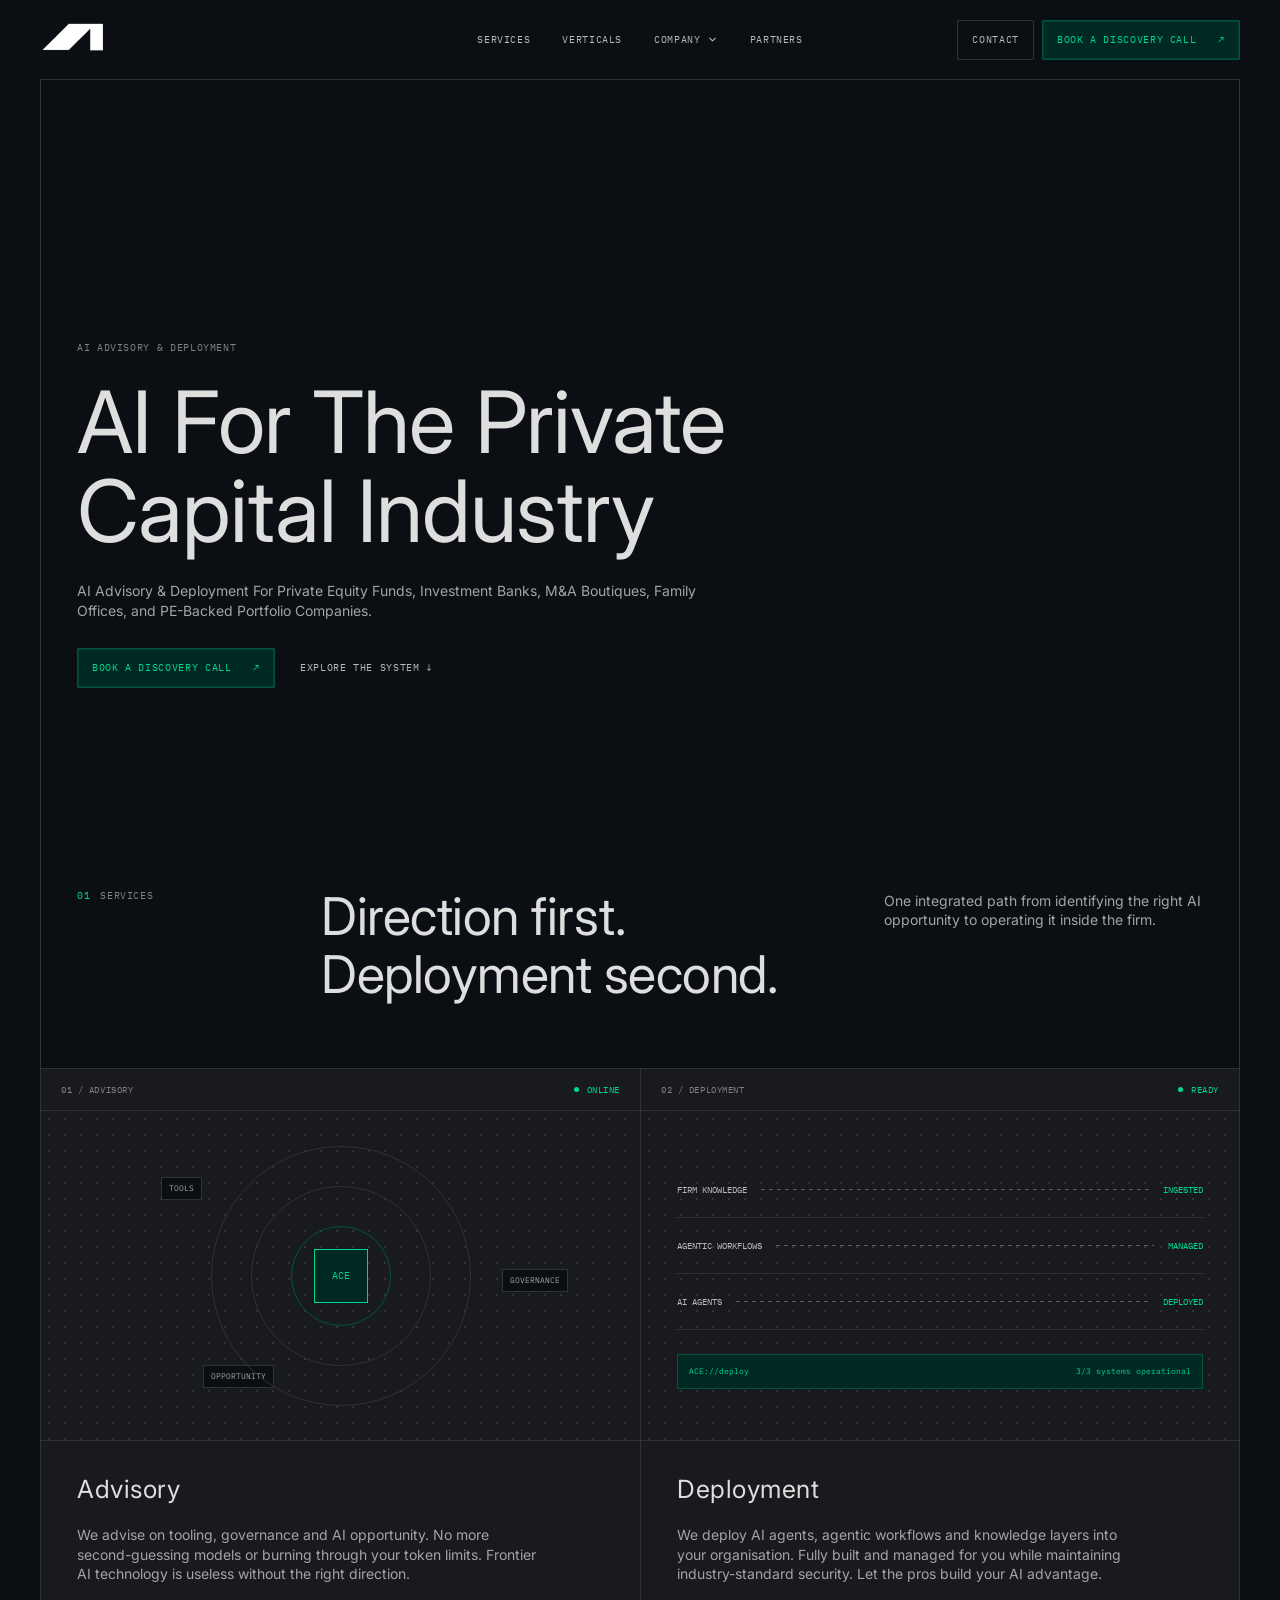
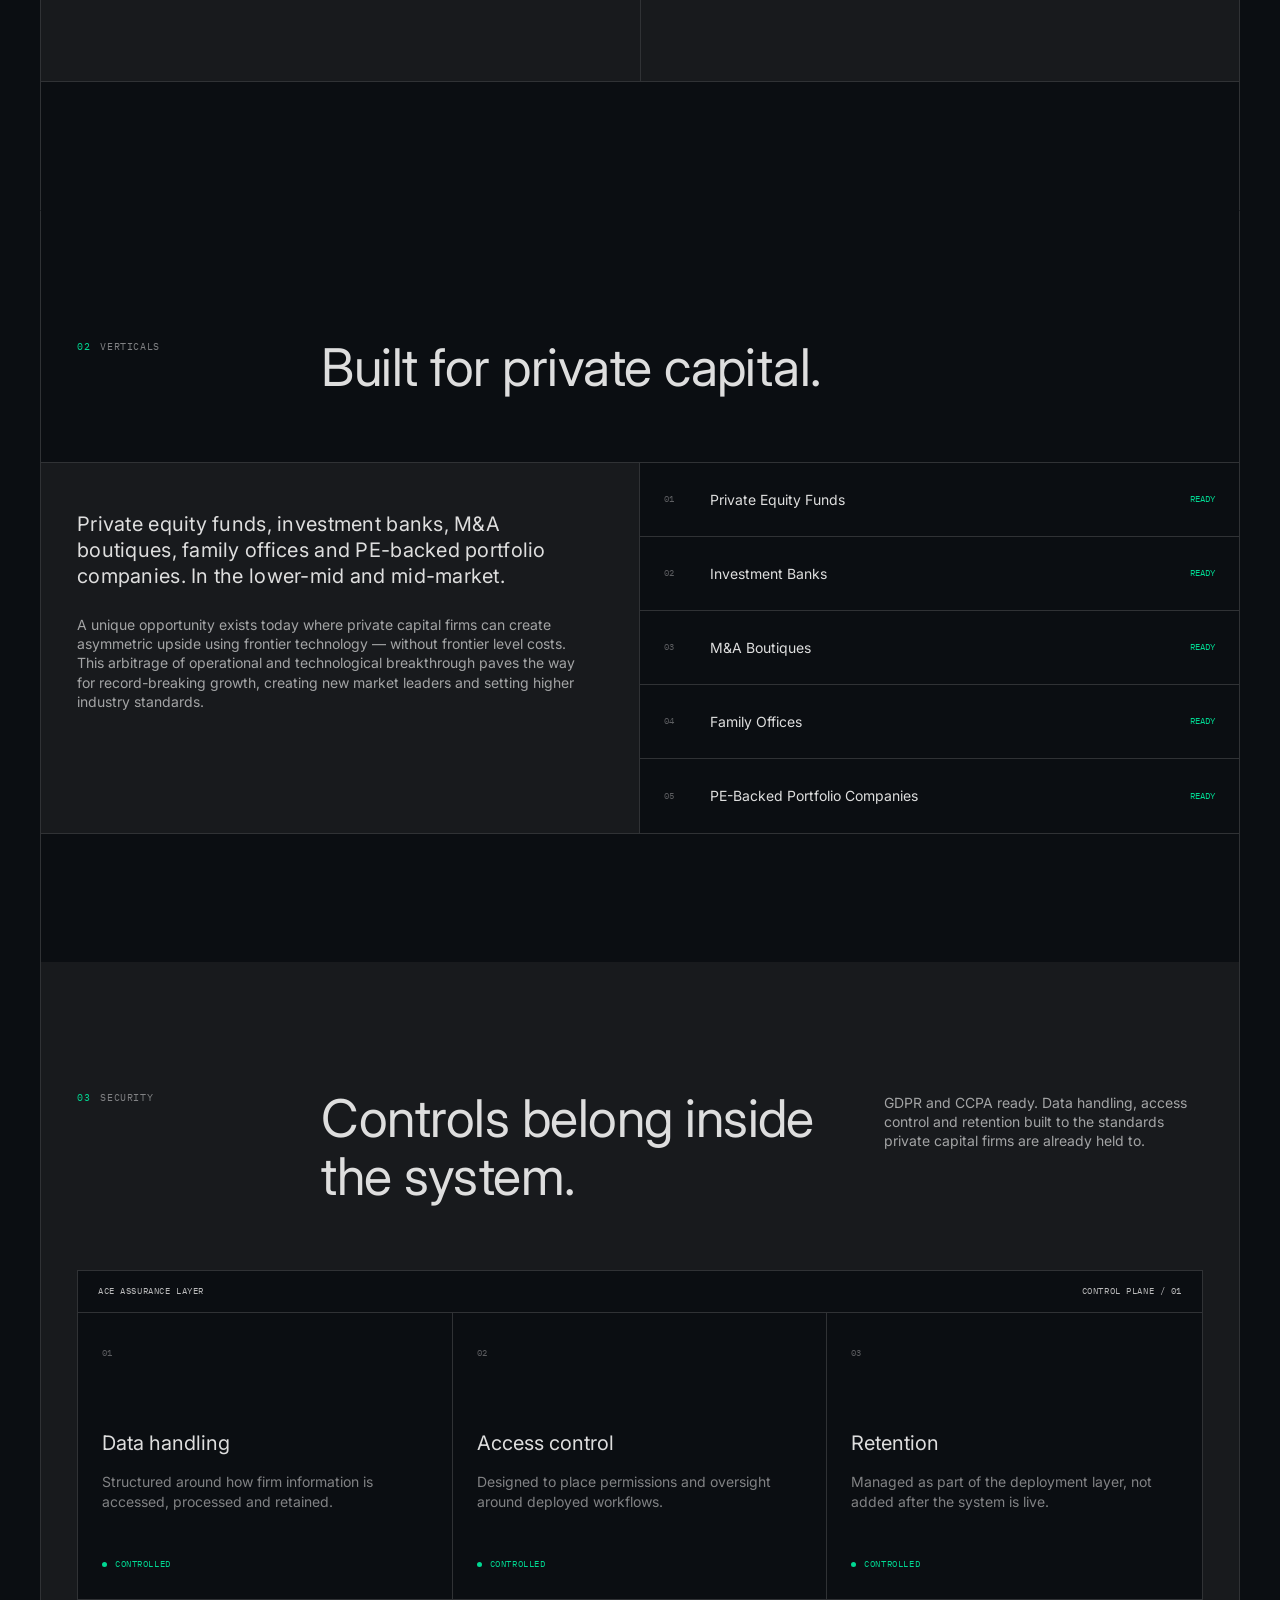
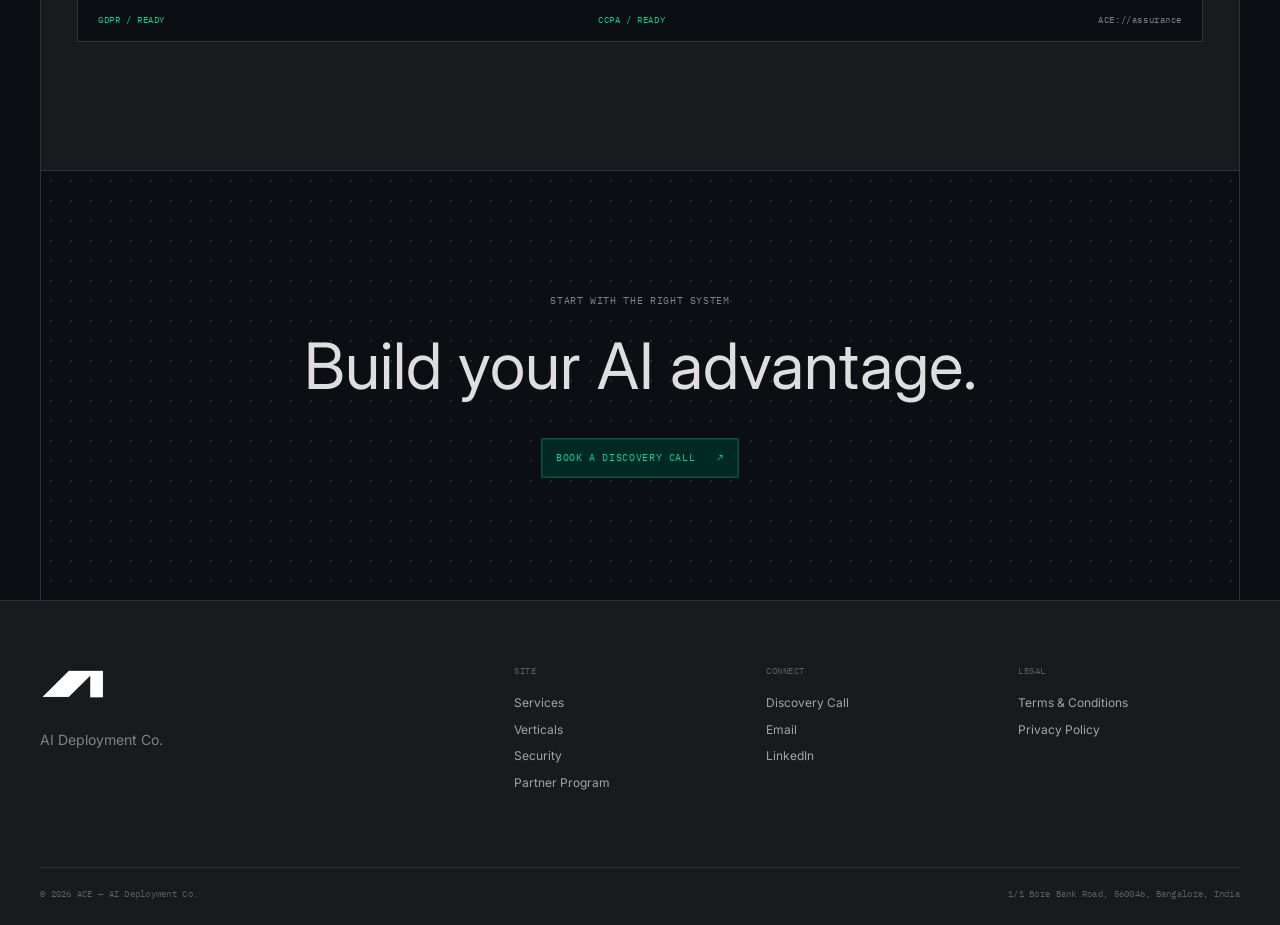
==== index.html @ 8ed3efb7 "Revert to the dark theme; keep the empty hero and the new nav structure The dark, terminal-green tre" ====
<!doctype html>
<html lang="en">
<head>
  <meta charset="UTF-8"><meta name="viewport" content="width=device-width,initial-scale=1">
  <meta name="theme-color" content="#0b0e12">
  <meta name="description" content="AI advisory and deployment for private equity funds, investment banks, M&amp;A boutiques, family offices, and PE-backed portfolio companies.">
  <link rel="canonical" href="https://ace-rebrand.vercel.app/">
  <link rel="icon" href="assets/favicon.png" sizes="any" type="image/png">
  <link rel="apple-touch-icon" href="assets/apple-touch-icon.png">
  <meta property="og:type" content="website">
  <meta property="og:site_name" content="ACE">
  <meta property="og:url" content="https://ace-rebrand.vercel.app/">
  <meta property="og:title" content="ACE &mdash; AI For The Private Capital Industry">
  <meta property="og:description" content="AI advisory and deployment for private equity funds, investment banks, M&amp;A boutiques, family offices, and PE-backed portfolio companies.">
  <meta property="og:image" content="https://ace-rebrand.vercel.app/assets/og-cover.png">
  <meta property="og:image:width" content="1200">
  <meta property="og:image:height" content="630">
  <meta property="og:image:alt" content="ACE — AI Deployment Co.">
  <meta name="twitter:card" content="summary_large_image">
  <meta name="twitter:title" content="ACE &mdash; AI For The Private Capital Industry">
  <meta name="twitter:description" content="AI advisory and deployment for private equity funds, investment banks, M&amp;A boutiques, family offices, and PE-backed portfolio companies.">
  <meta name="twitter:image" content="https://ace-rebrand.vercel.app/assets/og-cover.png">
  <title>ACE — AI Deployment Co.</title>
  <link rel="preconnect" href="https://fonts.googleapis.com"><link rel="preconnect" href="https://fonts.gstatic.com" crossorigin>
  <link href="https://fonts.googleapis.com/css2?family=IBM+Plex+Mono:wght@400&amp;family=Inter:wght@400&amp;display=swap" rel="stylesheet">
  <link rel="stylesheet" href="styles.css"><script src="script.js" defer></script>
</head>
<body>
  <a class="skip-link" href="#main">Skip to content</a>
  <header class="site-header shell">
    <a class="brand" href="#top" aria-label="ACE home"><img src="assets/ace-white-logomark.png" alt=""></a>
    <nav class="desktop-nav" aria-label="Primary navigation">
      <a href="#services">Services</a>
      <a href="#verticals">Verticals</a>
      <div class="nav-group">
        <a class="nav-trigger" href="https://ace-deployed.vercel.app/company">Company <svg viewBox="0 0 24 24" fill="none" stroke="currentColor" stroke-width="2.2" stroke-linecap="round" stroke-linejoin="round" aria-hidden="true"><path d="m6 9 6 6 6-6"/></svg></a>
        <div class="nav-panel"><div class="nav-panel-inner">
          <a href="https://ace-deployed.vercel.app/company#case-studies">Case Studies</a>
          <a href="https://ace-deployed.vercel.app/partners">Fulfillment Partner</a>
          <a href="https://ace-deployed.vercel.app/company#our-story">Our Story</a>
        </div></div>
      </div>
      <a href="https://ace-deployed.vercel.app/partners">Partners</a>
    </nav>
    <div class="header-actions">
      <a class="button button-outline header-secondary" href="mailto:contact@acedeployed.com">Contact</a>
      <a class="button button-primary header-cta" href="https://cal.com/acedeployed/ace-discovery">Book a Discovery Call <span aria-hidden="true">&#8599;</span></a>
      <button class="menu-button" type="button" aria-expanded="false" aria-controls="mobile-menu"><span class="sr-only">Open menu</span><i></i><i></i></button>
    </div>
    <div class="mobile-menu" id="mobile-menu" hidden>
      <nav aria-label="Mobile navigation">
        <a href="#services"><span>01</span>Services</a>
        <a href="#verticals"><span>02</span>Verticals</a>
        <a href="https://ace-deployed.vercel.app/company#case-studies"><span>03</span>Case Studies</a>
        <a href="https://ace-deployed.vercel.app/partners"><span>04</span>Fulfillment Partner</a>
        <a href="https://ace-deployed.vercel.app/company#our-story"><span>05</span>Our Story</a>
        <a href="https://ace-deployed.vercel.app/partners"><span>06</span>Partners</a>
      </nav>
      <a class="button button-primary" href="https://cal.com/acedeployed/ace-discovery">Book a Discovery Call <span aria-hidden="true">&#8599;</span></a>
    </div>
  </header>

  <main id="main">
    <section class="hero shell" id="top">
      <div class="hero-copy">
        <p class="eyebrow">AI advisory &amp; deployment</p>
        <h1>AI For The Private Capital Industry</h1>
        <p>AI Advisory &amp; Deployment For Private Equity Funds, Investment Banks, M&amp;A Boutiques, Family Offices, and PE-Backed Portfolio Companies.</p>
        <div class="hero-actions"><a class="button button-primary" href="https://cal.com/acedeployed/ace-discovery">Book a Discovery Call <span aria-hidden="true">&#8599;</span></a><a class="text-link" href="#services">Explore the system <span aria-hidden="true">&#8595;</span></a></div>
      </div>
    </section>


    <section class="services section shell" id="services">
      <div class="section-intro reveal"><p class="eyebrow"><span>01</span> Services</p><h2>Direction first.<br>Deployment second.</h2><p>One integrated path from identifying the right AI opportunity to operating it inside the firm.</p></div>
      <div class="service-grid">
        <article class="service-card reveal">
          <div class="card-topline"><span>01 / ADVISORY</span><span class="state"><i></i> ONLINE</span></div>
          <div class="card-diagram advisory-diagram" aria-hidden="true"><span class="diagram-label label-a">TOOLS</span><span class="diagram-label label-b">GOVERNANCE</span><span class="diagram-label label-c">OPPORTUNITY</span><i class="ring ring-a"></i><i class="ring ring-b"></i><i class="ring ring-c"></i><b class="core">ACE</b></div>
          <div class="card-copy"><h3>Advisory</h3><p>We advise on tooling, governance and AI opportunity. No more second-guessing models or burning through your token limits. Frontier AI technology is useless without the right direction.</p></div>
        </article>
        <article class="service-card reveal">
          <div class="card-topline"><span>02 / DEPLOYMENT</span><span class="state"><i></i> READY</span></div>
          <div class="card-diagram deployment-diagram" aria-hidden="true"><div class="deploy-row"><span>FIRM KNOWLEDGE</span><i></i><b>INGESTED</b></div><div class="deploy-row"><span>AGENTIC WORKFLOWS</span><i></i><b>MANAGED</b></div><div class="deploy-row"><span>AI AGENTS</span><i></i><b>DEPLOYED</b></div><div class="deploy-log"><span>ACE://deploy</span><span>3/3 systems operational</span></div></div>
          <div class="card-copy"><h3>Deployment</h3><p>We deploy AI agents, agentic workflows and knowledge layers into your organisation. Fully built and managed for you while maintaining industry-standard security. Let the pros build your AI advantage.</p></div>
        </article>
      </div>
    </section>

    <section class="verticals section shell" id="verticals">
      <div class="section-intro reveal"><p class="eyebrow"><span>02</span> Verticals</p><h2>Built for private capital.</h2></div>
      <div class="verticals-layout">
        <div class="verticals-copy reveal"><p class="lead">Private equity funds, investment banks, M&amp;A boutiques, family offices and PE-backed portfolio companies. In the lower-mid and mid-market.</p><p>A unique opportunity exists today where private capital firms can create asymmetric upside using frontier technology — without frontier level costs. This arbitrage of operational and technological breakthrough paves the way for record-breaking growth, creating new market leaders and setting higher industry standards.</p></div>
        <ol class="vertical-list reveal"><li><span>01</span><b>Private Equity Funds</b><i>READY</i></li><li><span>02</span><b>Investment Banks</b><i>READY</i></li><li><span>03</span><b>M&amp;A Boutiques</b><i>READY</i></li><li><span>04</span><b>Family Offices</b><i>READY</i></li><li><span>05</span><b>PE-Backed Portfolio Companies</b><i>READY</i></li></ol>
      </div>
    </section>

    <section class="security section shell" id="security">
      <div class="section-intro reveal"><p class="eyebrow"><span>03</span> Security</p><h2>Controls belong inside the system.</h2><p>GDPR and CCPA ready. Data handling, access control and retention built to the standards private capital firms are already held to.</p></div>
      <div class="security-console reveal">
        <div class="console-head"><span>ACE ASSURANCE LAYER</span><span>CONTROL PLANE / 01</span></div>
        <div class="assurance-grid"><article><span>01</span><h3>Data handling</h3><p>Structured around how firm information is accessed, processed and retained.</p><b><i></i> CONTROLLED</b></article><article><span>02</span><h3>Access control</h3><p>Designed to place permissions and oversight around deployed workflows.</p><b><i></i> CONTROLLED</b></article><article><span>03</span><h3>Retention</h3><p>Managed as part of the deployment layer, not added after the system is live.</p><b><i></i> CONTROLLED</b></article></div>
        <div class="console-foot"><span>GDPR / READY</span><span>CCPA / READY</span><span>ACE://assurance</span></div>
      </div>
    </section>

    <section class="cta-section shell reveal"><p class="eyebrow">Start with the right system</p><h2>Build your AI advantage.</h2><a class="button button-primary" href="https://cal.com/acedeployed/ace-discovery">Book a discovery call <span aria-hidden="true">↗</span></a></section>
  </main>

  <footer class="site-footer" id="company"><div class="footer-inner shell">
    <div class="footer-brand"><a class="brand" href="#top" aria-label="ACE home"><img src="assets/ace-white-logomark.png" alt=""></a><p>AI Deployment Co.</p></div>
    <div class="footer-column"><p>Site</p><a href="#services">Services</a><a href="#verticals">Verticals</a><a href="#security">Security</a><a id="partners" href="https://ace-deployed.vercel.app/partners">Partner Program</a></div>
    <div class="footer-column"><p>Connect</p><a href="https://cal.com/acedeployed/ace-discovery">Discovery Call</a><a href="mailto:contact@acedeployed.com">Email</a><a href="https://www.linkedin.com/in/hamzavc">LinkedIn</a></div>
    <div class="footer-column"><p>Legal</p><a href="https://ace-deployed.vercel.app/legal/terms">Terms &amp; Conditions</a><a href="https://ace-deployed.vercel.app/legal/privacy">Privacy Policy</a></div>
    <div class="footer-meta"><span>© 2026 ACE — AI Deployment Co.</span><span>1/1 Bore Bank Road, 560046, Bangalore, India</span></div>
  </div></footer>
</body>
</html>
---- styles.css ----
:root{--void:#0b0e12;--carbon:#181a1d;--graphite:#1f2124;--slate:#303235;--fog:#5d5e61;--steel:#818284;--ash:#a3a4a5;--silver:#bababb;--bone:#dedede;--green:#00d892;--teal:#002923;--emerald:#005441;--mono:"IBM Plex Mono",ui-monospace,SFMono-Regular,Menlo,Consolas,monospace;--sans:"Inter",Helvetica,Arial,sans-serif;--shell:min(1200px,calc(100vw - 64px))}
*{box-sizing:border-box}html{scroll-behavior:smooth;background:var(--void)}body{margin:0;overflow-x:clip;background:var(--void);color:var(--bone);font-family:var(--sans);font-size:14px;font-weight:400;line-height:1.38;-webkit-font-smoothing:antialiased}body.menu-open{overflow:hidden}a{color:inherit;text-decoration:none}button{color:inherit;font:inherit}img{display:block;max-width:100%}.shell{width:var(--shell);margin-inline:auto}.sr-only{position:absolute;width:1px;height:1px;padding:0;overflow:hidden;clip:rect(0,0,0,0);white-space:nowrap;border:0}.skip-link{position:fixed;top:12px;left:12px;z-index:100;padding:10px 14px;background:var(--green);color:var(--void);font-family:var(--mono);transform:translateY(-150%)}.skip-link:focus{transform:translateY(0)}:focus-visible{outline:1px solid var(--green);outline-offset:4px}
.site-header{position:relative;z-index:20;display:grid;min-height:80px;grid-template-columns:1fr auto 1fr;align-items:center;border-bottom:1px solid var(--slate)}.brand{display:inline-flex;width:fit-content;align-items:center;justify-self:start}.brand img{width:70px;height:auto}.desktop-nav{display:flex;align-items:center;gap:32px;color:var(--silver);font-family:var(--mono);font-size:10px;letter-spacing:.064em;text-transform:uppercase}.desktop-nav a{padding:8px 0;transition:color 160ms linear}.desktop-nav a:hover{color:var(--green)}.header-actions{display:flex;justify-content:flex-end;gap:8px}.button{display:inline-flex;min-height:40px;width:fit-content;align-items:center;justify-content:space-between;gap:22px;padding:10px 14px;border:1px solid var(--slate);border-radius:1px;font-family:var(--mono);font-size:10px;line-height:1.6;letter-spacing:.064em;text-transform:uppercase;transition:background-color 160ms linear,border-color 160ms linear,color 160ms linear}.button-primary{border-color:var(--emerald);background:var(--teal);color:var(--green);box-shadow:inset 0 0 0 1px rgb(0 216 146 / 15%)}.button-primary:hover{border-color:var(--green);background:var(--emerald)}.button-outline{background:transparent;color:var(--silver)}.button-outline:hover{border-color:var(--ash);color:var(--bone)}.menu-button,.mobile-menu{display:none}.nav-group{position:relative}.nav-trigger{display:inline-flex;align-items:center;gap:6px}.nav-trigger svg{width:11px;height:11px;transition:transform 200ms linear}.nav-group:hover .nav-trigger svg,.nav-group:focus-within .nav-trigger svg{transform:rotate(180deg)}.nav-panel{position:absolute;z-index:50;top:100%;left:50%;padding-top:14px;visibility:hidden;opacity:0;transform:translateX(-50%);transition:opacity 160ms linear,visibility 160ms linear}.nav-group:hover .nav-panel,.nav-group:focus-within .nav-panel{visibility:visible;opacity:1}.nav-panel-inner{display:flex;min-width:196px;flex-direction:column;padding:5px;border:1px solid var(--slate);border-radius:1px;background:var(--carbon)}.nav-panel-inner a{padding:9px 11px;border-radius:1px;white-space:nowrap;transition:background-color 160ms linear,color 160ms linear}.nav-panel-inner a:hover{background:var(--graphite);color:var(--green)}
.hero{display:flex;min-height:680px;align-items:flex-end;border-right:1px solid var(--slate);border-left:1px solid var(--slate)}
.hero-copy{width:100%;padding:88px 36px 72px}.eyebrow{display:flex;align-items:center;gap:10px;margin:0 0 22px;color:var(--steel);font-family:var(--mono);font-size:10px;line-height:1.6;letter-spacing:.064em;text-transform:uppercase}.eyebrow>span{color:var(--green)}h1,h2,h3{font-weight:400}.hero h1{max-width:780px;margin:0;font-size:clamp(48px,7vw,86px);line-height:1.04;letter-spacing:-.012em}.hero-copy>p:not(.eyebrow){max-width:620px;margin:25px 0 0;color:var(--ash);font-size:14px}.hero-actions{display:flex;align-items:center;gap:25px;margin-top:28px}.text-link{color:var(--silver);font-family:var(--mono);font-size:10px;letter-spacing:.064em;text-transform:uppercase}.text-link:hover{color:var(--green)}
.section{padding-block:128px;border-right:1px solid var(--slate);border-left:1px solid var(--slate)}.section-intro{display:grid;grid-template-columns:2fr 5fr 3fr;gap:32px;align-items:start;padding:0 36px 64px}.section-intro h2{max-width:570px;margin:0;font-size:clamp(36px,4.2vw,52px);line-height:1.12;letter-spacing:-.01em}.section-intro>p:last-child{max-width:360px;margin:3px 0 0;color:var(--ash)}.service-grid{display:grid;grid-template-columns:1fr 1fr;border-top:1px solid var(--slate);border-bottom:1px solid var(--slate)}.service-card{min-width:0;background:var(--carbon);transition:background 180ms linear}.service-card:hover{background:var(--graphite)}.service-card+.service-card{border-left:1px solid var(--slate)}.card-topline,.console-head,.console-foot{display:flex;min-height:42px;align-items:center;justify-content:space-between;padding:0 20px;border-bottom:1px solid var(--slate);color:var(--steel);font-family:var(--mono);font-size:9px;letter-spacing:.064em}.state{display:flex;align-items:center;gap:8px;color:var(--green)}.state i{width:5px;height:5px;border-radius:50%;background:var(--green)}.card-diagram{position:relative;height:330px;overflow:hidden;border-bottom:1px solid var(--slate);background-image:radial-gradient(circle,rgb(129 130 132 / 25%) 1px,transparent 1px);background-size:16px 16px}.advisory-diagram .ring{position:absolute;top:50%;left:50%;border:1px solid var(--slate);border-radius:50%;transform:translate(-50%,-50%)}.ring-a{width:260px;height:260px}.ring-b{width:180px;height:180px}.ring-c{width:100px;height:100px;border-color:var(--emerald)!important}.core{position:absolute;top:50%;left:50%;display:grid;width:54px;height:54px;place-items:center;border:1px solid var(--green);background:var(--teal);color:var(--green);font-family:var(--mono);font-size:10px;font-weight:400;transform:translate(-50%,-50%)}.diagram-label{position:absolute;padding:5px 7px;border:1px solid var(--slate);background:var(--void);color:var(--ash);font-family:var(--mono);font-size:8px}.label-a{top:20%;left:20%}.label-b{top:48%;right:12%}.label-c{bottom:16%;left:27%}.deployment-diagram{display:flex;flex-direction:column;justify-content:center;padding:36px}.deploy-row{display:grid;min-height:56px;grid-template-columns:auto 1fr auto;gap:14px;align-items:center;border-bottom:1px solid var(--slate);color:var(--silver);font-family:var(--mono);font-size:9px}.deploy-row i{height:1px;background:repeating-linear-gradient(90deg,var(--fog) 0 4px,transparent 4px 8px)}.deploy-row b{color:var(--green);font-weight:400}.deploy-log{display:flex;justify-content:space-between;margin-top:24px;padding:11px;border:1px solid var(--emerald);background:var(--teal);color:var(--green);font-family:var(--mono);font-size:8px}.card-copy{min-height:240px;padding:32px 36px 42px}.card-copy h3{margin:0 0 20px;font-size:25px;line-height:1.28;letter-spacing:.02em}.card-copy p{max-width:460px;margin:0;color:var(--ash)}
.verticals{border-top:1px solid transparent;background:var(--void)}.verticals-layout{display:grid;grid-template-columns:1fr 1fr;border-top:1px solid var(--slate);border-bottom:1px solid var(--slate)}.verticals-copy{padding:48px 36px;border-right:1px solid var(--slate);background:var(--carbon)}.verticals-copy p{max-width:500px;margin:0 0 26px;color:var(--ash)}.verticals-copy .lead{color:var(--bone);font-size:20px;line-height:1.3;letter-spacing:.014em}.vertical-list{margin:0;padding:0;list-style:none}.vertical-list li{display:grid;min-height:74px;grid-template-columns:46px 1fr auto;align-items:center;padding:0 24px;border-bottom:1px solid var(--slate)}.vertical-list li:last-child{border-bottom:0}.vertical-list span,.vertical-list i{color:var(--fog);font-family:var(--mono);font-size:9px;font-style:normal}.vertical-list b{font-size:14px;font-weight:400}.vertical-list i{color:var(--green)}
.security{background:var(--carbon)}.security-console{margin:0 36px;border:1px solid var(--slate);background:var(--void)}.console-head{color:var(--silver)}.assurance-grid{display:grid;grid-template-columns:repeat(3,1fr)}.assurance-grid article{min-height:280px;padding:28px 24px;border-right:1px solid var(--slate)}.assurance-grid article:last-child{border-right:0}.assurance-grid article>span{color:var(--fog);font-family:var(--mono);font-size:9px}.assurance-grid h3{margin:70px 0 16px;font-size:20px;line-height:1.3}.assurance-grid p{min-height:58px;margin:0;color:var(--steel)}.assurance-grid b{display:flex;align-items:center;gap:8px;margin-top:28px;color:var(--green);font-family:var(--mono);font-size:9px;font-weight:400;letter-spacing:.064em}.assurance-grid b i{width:5px;height:5px;border-radius:50%;background:var(--green)}.console-foot{border-top:1px solid var(--slate);border-bottom:0}.console-foot span:nth-child(-n+2){color:var(--green)}
.cta-section{display:grid;min-height:430px;place-items:center;align-content:center;border:1px solid var(--slate);border-bottom:0;text-align:center;background-image:radial-gradient(circle,rgb(129 130 132 / 22%) 1px,transparent 1px);background-size:20px 20px}.cta-section .eyebrow{margin-bottom:22px}.cta-section h2{margin:0 0 36px;font-size:clamp(42px,5vw,65px);line-height:1.1}.site-footer{border-top:1px solid var(--slate);background:var(--carbon)}.footer-inner{display:grid;grid-template-columns:2fr repeat(3,1fr);gap:30px;padding-block:64px 24px}.footer-brand p{margin:18px 0 0;color:var(--steel)}.footer-column{display:flex;flex-direction:column;gap:10px}.footer-column p{margin:0 0 8px;color:var(--fog);font-family:var(--mono);font-size:9px;letter-spacing:.064em;text-transform:uppercase}.footer-column a{width:fit-content;color:var(--ash);font-size:12px}.footer-column a:hover{color:var(--green)}.footer-meta{display:flex;grid-column:1/-1;justify-content:space-between;margin-top:46px;padding-top:20px;border-top:1px solid var(--slate);color:var(--fog);font-family:var(--mono);font-size:9px;letter-spacing:.03em}
.reveal{opacity:0;transform:translateY(14px);transition:opacity 700ms cubic-bezier(.2,.7,.2,1),transform 700ms cubic-bezier(.2,.7,.2,1)}.reveal.is-visible{opacity:1;transform:translateY(0)}@keyframes path-travel{from{top:-60px}to{top:100%}}
@media(max-width:900px){.hero{min-height:560px}.hero-copy{padding:80px 20px 56px}:root{--shell:min(100%,calc(100vw - 32px))}.site-header{min-height:68px;grid-template-columns:1fr auto}.desktop-nav,.header-secondary,.header-cta{display:none}.menu-button{display:flex;width:42px;height:38px;flex-direction:column;align-items:center;justify-content:center;gap:6px;border:1px solid var(--slate);border-radius:1px;background:transparent}.menu-button i{width:16px;height:1px;background:var(--bone);transition:transform 180ms linear}.menu-button[aria-expanded=true] i:first-of-type{transform:translateY(3.5px) rotate(45deg)}.menu-button[aria-expanded=true] i:last-of-type{transform:translateY(-3.5px) rotate(-45deg)}.mobile-menu{position:fixed;z-index:10;inset:68px 0 0;padding:38px 24px;background:var(--void)}.mobile-menu:not([hidden]){display:flex;flex-direction:column;justify-content:space-between}.mobile-menu nav{display:flex;flex-direction:column}.mobile-menu nav a{display:grid;min-height:66px;grid-template-columns:38px 1fr;align-items:center;border-bottom:1px solid var(--slate);font-size:20px}.mobile-menu nav span{color:var(--green);font-family:var(--mono);font-size:9px}.brand img{width:62px}.section{padding-block:88px}.section-intro{grid-template-columns:1fr;gap:14px;padding:0 20px 44px}.section-intro .eyebrow{margin-bottom:8px}.section-intro>p:last-child{margin-top:10px}.service-grid,.verticals-layout{grid-template-columns:1fr}.service-card+.service-card{border-top:1px solid var(--slate);border-left:0}.verticals-copy{padding:36px 20px;border-right:0;border-bottom:1px solid var(--slate)}.security-console{margin:0 20px}.assurance-grid{grid-template-columns:1fr}.assurance-grid article{min-height:auto;border-right:0;border-bottom:1px solid var(--slate)}.assurance-grid article:last-child{border-bottom:0}.assurance-grid h3{margin-top:36px}.assurance-grid p{min-height:0}.console-foot{flex-wrap:wrap;gap:8px 20px;padding-block:12px}.footer-inner{grid-template-columns:1fr 1fr}.footer-brand{grid-column:1/-1;margin-bottom:24px}}
@media(max-width:560px){.hero{min-height:520px}.hero-copy{padding:72px 14px 48px}.hero h1{font-size:clamp(39px,12vw,50px);line-height:1.06}:root{--shell:calc(100vw - 20px)}.site-header{width:calc(100vw - 32px)}.hero-actions{align-items:flex-start;flex-direction:column;gap:18px}.card-diagram{height:280px}.deployment-diagram{padding:20px 14px}.deploy-row{gap:8px;font-size:7px}.deploy-log{font-size:7px}.card-copy{min-height:0;padding:28px 20px 36px}.vertical-list li{grid-template-columns:32px 1fr;padding:0 14px}.vertical-list i{display:none}.security-console{margin-inline:10px}.cta-section{min-height:370px;padding:40px 18px}.footer-inner{grid-template-columns:1fr;padding-inline:10px}.footer-brand{grid-column:auto}.footer-meta{align-items:flex-start;flex-direction:column;gap:10px}}
@media(prefers-reduced-motion:reduce){html{scroll-behavior:auto}*,*:before,*:after{animation-duration:.01ms!important;animation-iteration-count:1!important;transition-duration:.01ms!important}.reveal{opacity:1;transform:none}}
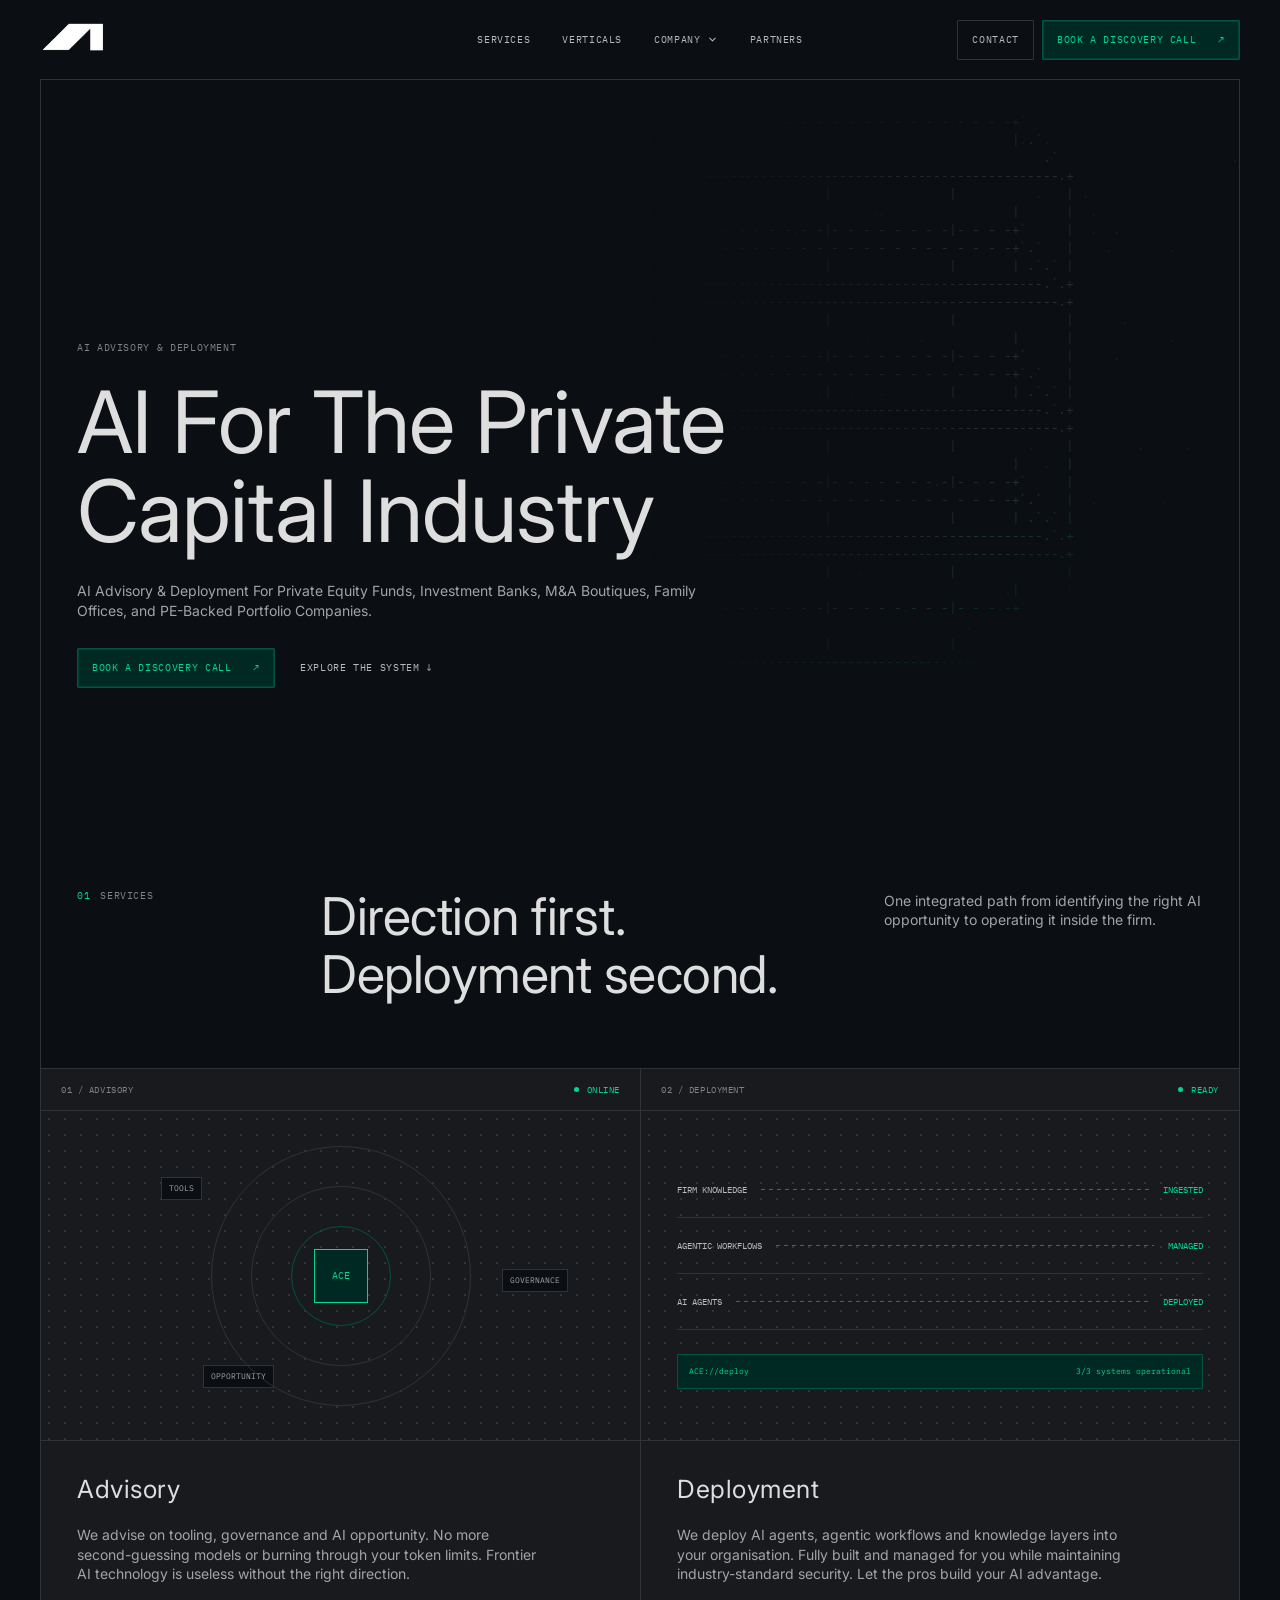
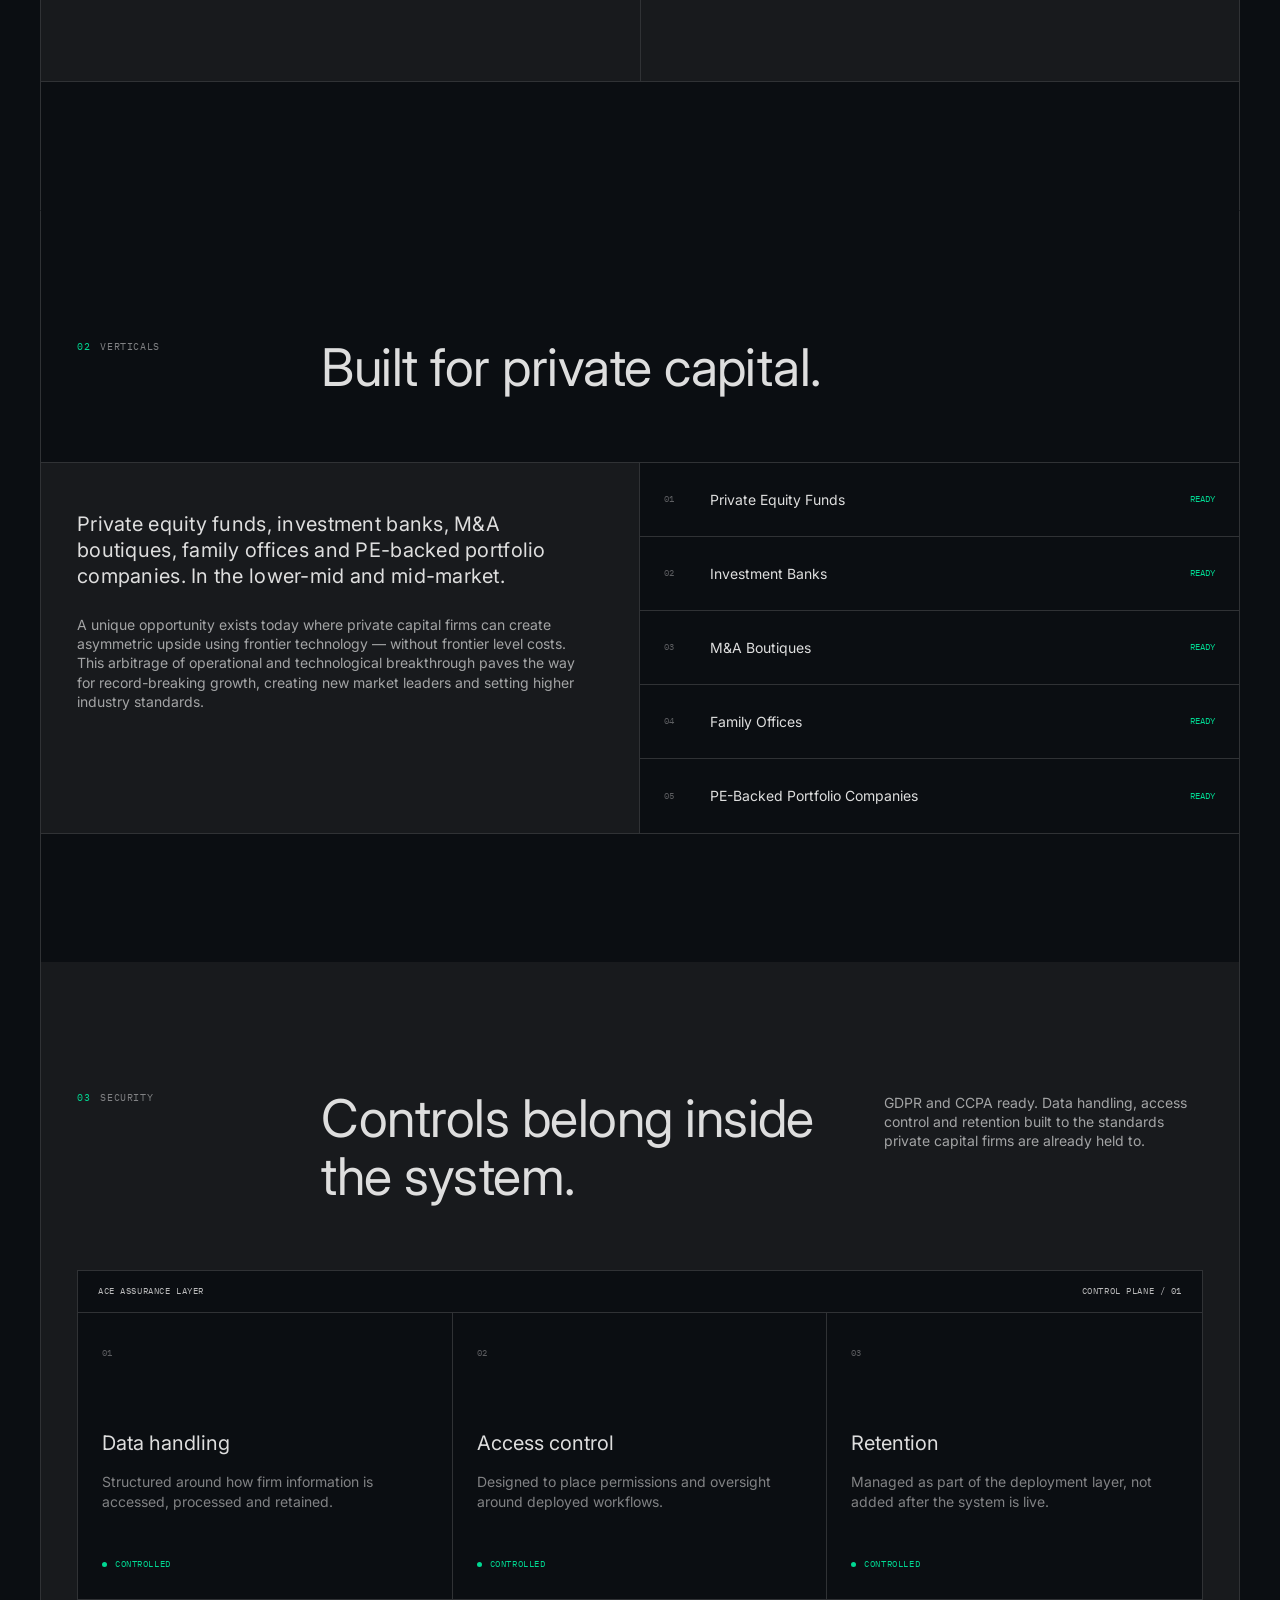
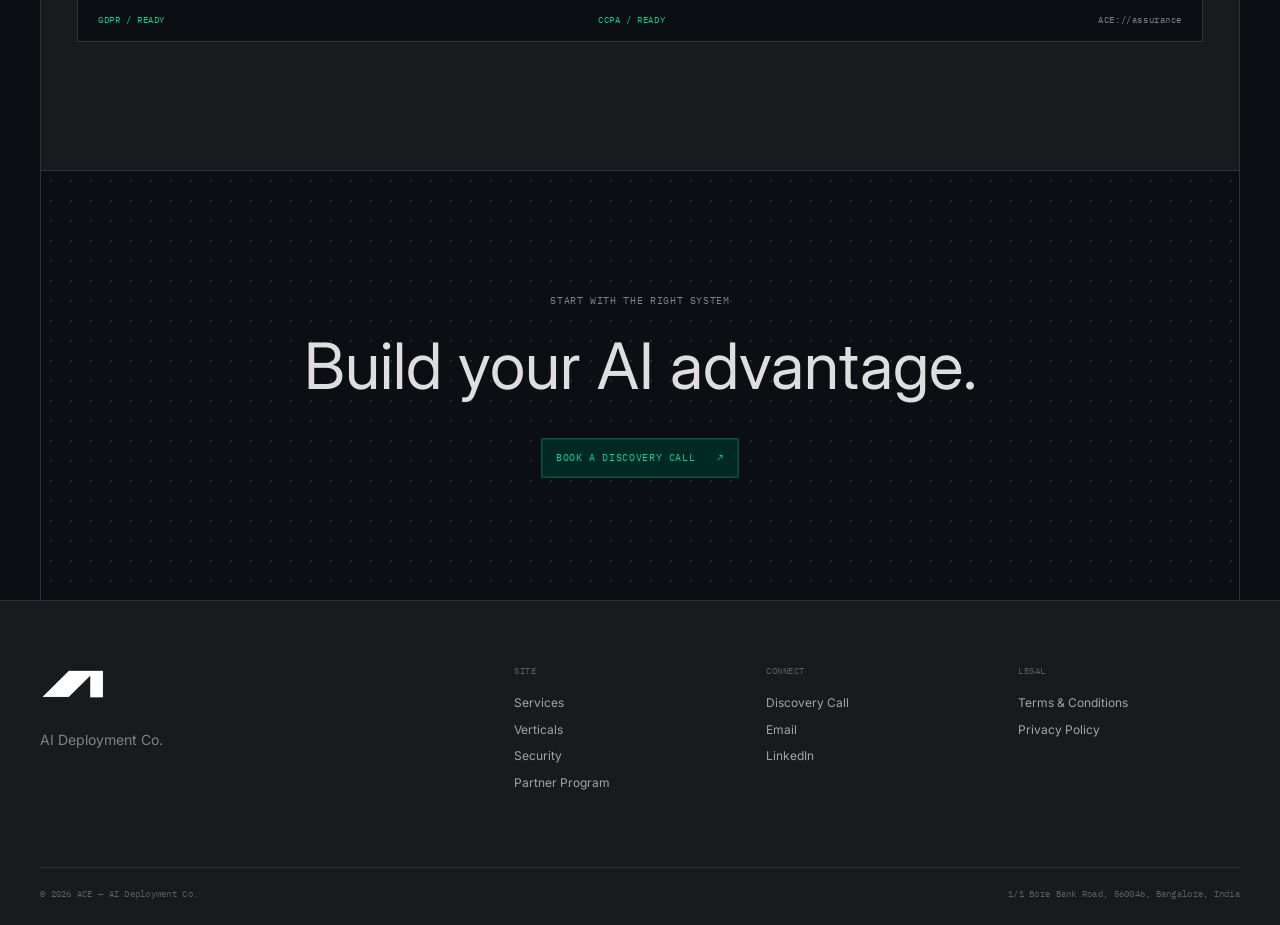
==== commit b52d6579: "Add the hero background lattice An ASCII isometric rack sits behind the hero copy and runs a process" ====
--- a/index.html
+++ b/index.html
@@ -62,6 +62,7 @@
 
   <main id="main">
     <section class="hero shell" id="top">
+      <canvas class="hero-ascii" aria-hidden="true"></canvas>
       <div class="hero-copy">
         <p class="eyebrow">AI advisory &amp; deployment</p>
         <h1>AI For The Private Capital Industry</h1>
--- a/styles.css
+++ b/styles.css
@@ -1,8 +1,8 @@
 :root{--void:#0b0e12;--carbon:#181a1d;--graphite:#1f2124;--slate:#303235;--fog:#5d5e61;--steel:#818284;--ash:#a3a4a5;--silver:#bababb;--bone:#dedede;--green:#00d892;--teal:#002923;--emerald:#005441;--mono:"IBM Plex Mono",ui-monospace,SFMono-Regular,Menlo,Consolas,monospace;--sans:"Inter",Helvetica,Arial,sans-serif;--shell:min(1200px,calc(100vw - 64px))}
 *{box-sizing:border-box}html{scroll-behavior:smooth;background:var(--void)}body{margin:0;overflow-x:clip;background:var(--void);color:var(--bone);font-family:var(--sans);font-size:14px;font-weight:400;line-height:1.38;-webkit-font-smoothing:antialiased}body.menu-open{overflow:hidden}a{color:inherit;text-decoration:none}button{color:inherit;font:inherit}img{display:block;max-width:100%}.shell{width:var(--shell);margin-inline:auto}.sr-only{position:absolute;width:1px;height:1px;padding:0;overflow:hidden;clip:rect(0,0,0,0);white-space:nowrap;border:0}.skip-link{position:fixed;top:12px;left:12px;z-index:100;padding:10px 14px;background:var(--green);color:var(--void);font-family:var(--mono);transform:translateY(-150%)}.skip-link:focus{transform:translateY(0)}:focus-visible{outline:1px solid var(--green);outline-offset:4px}
 .site-header{position:relative;z-index:20;display:grid;min-height:80px;grid-template-columns:1fr auto 1fr;align-items:center;border-bottom:1px solid var(--slate)}.brand{display:inline-flex;width:fit-content;align-items:center;justify-self:start}.brand img{width:70px;height:auto}.desktop-nav{display:flex;align-items:center;gap:32px;color:var(--silver);font-family:var(--mono);font-size:10px;letter-spacing:.064em;text-transform:uppercase}.desktop-nav a{padding:8px 0;transition:color 160ms linear}.desktop-nav a:hover{color:var(--green)}.header-actions{display:flex;justify-content:flex-end;gap:8px}.button{display:inline-flex;min-height:40px;width:fit-content;align-items:center;justify-content:space-between;gap:22px;padding:10px 14px;border:1px solid var(--slate);border-radius:1px;font-family:var(--mono);font-size:10px;line-height:1.6;letter-spacing:.064em;text-transform:uppercase;transition:background-color 160ms linear,border-color 160ms linear,color 160ms linear}.button-primary{border-color:var(--emerald);background:var(--teal);color:var(--green);box-shadow:inset 0 0 0 1px rgb(0 216 146 / 15%)}.button-primary:hover{border-color:var(--green);background:var(--emerald)}.button-outline{background:transparent;color:var(--silver)}.button-outline:hover{border-color:var(--ash);color:var(--bone)}.menu-button,.mobile-menu{display:none}.nav-group{position:relative}.nav-trigger{display:inline-flex;align-items:center;gap:6px}.nav-trigger svg{width:11px;height:11px;transition:transform 200ms linear}.nav-group:hover .nav-trigger svg,.nav-group:focus-within .nav-trigger svg{transform:rotate(180deg)}.nav-panel{position:absolute;z-index:50;top:100%;left:50%;padding-top:14px;visibility:hidden;opacity:0;transform:translateX(-50%);transition:opacity 160ms linear,visibility 160ms linear}.nav-group:hover .nav-panel,.nav-group:focus-within .nav-panel{visibility:visible;opacity:1}.nav-panel-inner{display:flex;min-width:196px;flex-direction:column;padding:5px;border:1px solid var(--slate);border-radius:1px;background:var(--carbon)}.nav-panel-inner a{padding:9px 11px;border-radius:1px;white-space:nowrap;transition:background-color 160ms linear,color 160ms linear}.nav-panel-inner a:hover{background:var(--graphite);color:var(--green)}
-.hero{display:flex;min-height:680px;align-items:flex-end;border-right:1px solid var(--slate);border-left:1px solid var(--slate)}
-.hero-copy{width:100%;padding:88px 36px 72px}.eyebrow{display:flex;align-items:center;gap:10px;margin:0 0 22px;color:var(--steel);font-family:var(--mono);font-size:10px;line-height:1.6;letter-spacing:.064em;text-transform:uppercase}.eyebrow>span{color:var(--green)}h1,h2,h3{font-weight:400}.hero h1{max-width:780px;margin:0;font-size:clamp(48px,7vw,86px);line-height:1.04;letter-spacing:-.012em}.hero-copy>p:not(.eyebrow){max-width:620px;margin:25px 0 0;color:var(--ash);font-size:14px}.hero-actions{display:flex;align-items:center;gap:25px;margin-top:28px}.text-link{color:var(--silver);font-family:var(--mono);font-size:10px;letter-spacing:.064em;text-transform:uppercase}.text-link:hover{color:var(--green)}
+.hero{position:relative;display:flex;min-height:680px;align-items:flex-end;overflow:hidden;border-right:1px solid var(--slate);border-left:1px solid var(--slate)}.hero-ascii{position:absolute;z-index:0;inset:0;display:block;width:100%;height:100%;pointer-events:none}
+.hero-copy{position:relative;z-index:1;width:100%;padding:88px 36px 72px}.eyebrow{display:flex;align-items:center;gap:10px;margin:0 0 22px;color:var(--steel);font-family:var(--mono);font-size:10px;line-height:1.6;letter-spacing:.064em;text-transform:uppercase}.eyebrow>span{color:var(--green)}h1,h2,h3{font-weight:400}.hero h1{max-width:780px;margin:0;font-size:clamp(48px,7vw,86px);line-height:1.04;letter-spacing:-.012em}.hero-copy>p:not(.eyebrow){max-width:620px;margin:25px 0 0;color:var(--ash);font-size:14px}.hero-actions{display:flex;align-items:center;gap:25px;margin-top:28px}.text-link{color:var(--silver);font-family:var(--mono);font-size:10px;letter-spacing:.064em;text-transform:uppercase}.text-link:hover{color:var(--green)}
 .section{padding-block:128px;border-right:1px solid var(--slate);border-left:1px solid var(--slate)}.section-intro{display:grid;grid-template-columns:2fr 5fr 3fr;gap:32px;align-items:start;padding:0 36px 64px}.section-intro h2{max-width:570px;margin:0;font-size:clamp(36px,4.2vw,52px);line-height:1.12;letter-spacing:-.01em}.section-intro>p:last-child{max-width:360px;margin:3px 0 0;color:var(--ash)}.service-grid{display:grid;grid-template-columns:1fr 1fr;border-top:1px solid var(--slate);border-bottom:1px solid var(--slate)}.service-card{min-width:0;background:var(--carbon);transition:background 180ms linear}.service-card:hover{background:var(--graphite)}.service-card+.service-card{border-left:1px solid var(--slate)}.card-topline,.console-head,.console-foot{display:flex;min-height:42px;align-items:center;justify-content:space-between;padding:0 20px;border-bottom:1px solid var(--slate);color:var(--steel);font-family:var(--mono);font-size:9px;letter-spacing:.064em}.state{display:flex;align-items:center;gap:8px;color:var(--green)}.state i{width:5px;height:5px;border-radius:50%;background:var(--green)}.card-diagram{position:relative;height:330px;overflow:hidden;border-bottom:1px solid var(--slate);background-image:radial-gradient(circle,rgb(129 130 132 / 25%) 1px,transparent 1px);background-size:16px 16px}.advisory-diagram .ring{position:absolute;top:50%;left:50%;border:1px solid var(--slate);border-radius:50%;transform:translate(-50%,-50%)}.ring-a{width:260px;height:260px}.ring-b{width:180px;height:180px}.ring-c{width:100px;height:100px;border-color:var(--emerald)!important}.core{position:absolute;top:50%;left:50%;display:grid;width:54px;height:54px;place-items:center;border:1px solid var(--green);background:var(--teal);color:var(--green);font-family:var(--mono);font-size:10px;font-weight:400;transform:translate(-50%,-50%)}.diagram-label{position:absolute;padding:5px 7px;border:1px solid var(--slate);background:var(--void);color:var(--ash);font-family:var(--mono);font-size:8px}.label-a{top:20%;left:20%}.label-b{top:48%;right:12%}.label-c{bottom:16%;left:27%}.deployment-diagram{display:flex;flex-direction:column;justify-content:center;padding:36px}.deploy-row{display:grid;min-height:56px;grid-template-columns:auto 1fr auto;gap:14px;align-items:center;border-bottom:1px solid var(--slate);color:var(--silver);font-family:var(--mono);font-size:9px}.deploy-row i{height:1px;background:repeating-linear-gradient(90deg,var(--fog) 0 4px,transparent 4px 8px)}.deploy-row b{color:var(--green);font-weight:400}.deploy-log{display:flex;justify-content:space-between;margin-top:24px;padding:11px;border:1px solid var(--emerald);background:var(--teal);color:var(--green);font-family:var(--mono);font-size:8px}.card-copy{min-height:240px;padding:32px 36px 42px}.card-copy h3{margin:0 0 20px;font-size:25px;line-height:1.28;letter-spacing:.02em}.card-copy p{max-width:460px;margin:0;color:var(--ash)}
 .verticals{border-top:1px solid transparent;background:var(--void)}.verticals-layout{display:grid;grid-template-columns:1fr 1fr;border-top:1px solid var(--slate);border-bottom:1px solid var(--slate)}.verticals-copy{padding:48px 36px;border-right:1px solid var(--slate);background:var(--carbon)}.verticals-copy p{max-width:500px;margin:0 0 26px;color:var(--ash)}.verticals-copy .lead{color:var(--bone);font-size:20px;line-height:1.3;letter-spacing:.014em}.vertical-list{margin:0;padding:0;list-style:none}.vertical-list li{display:grid;min-height:74px;grid-template-columns:46px 1fr auto;align-items:center;padding:0 24px;border-bottom:1px solid var(--slate)}.vertical-list li:last-child{border-bottom:0}.vertical-list span,.vertical-list i{color:var(--fog);font-family:var(--mono);font-size:9px;font-style:normal}.vertical-list b{font-size:14px;font-weight:400}.vertical-list i{color:var(--green)}
 .security{background:var(--carbon)}.security-console{margin:0 36px;border:1px solid var(--slate);background:var(--void)}.console-head{color:var(--silver)}.assurance-grid{display:grid;grid-template-columns:repeat(3,1fr)}.assurance-grid article{min-height:280px;padding:28px 24px;border-right:1px solid var(--slate)}.assurance-grid article:last-child{border-right:0}.assurance-grid article>span{color:var(--fog);font-family:var(--mono);font-size:9px}.assurance-grid h3{margin:70px 0 16px;font-size:20px;line-height:1.3}.assurance-grid p{min-height:58px;margin:0;color:var(--steel)}.assurance-grid b{display:flex;align-items:center;gap:8px;margin-top:28px;color:var(--green);font-family:var(--mono);font-size:9px;font-weight:400;letter-spacing:.064em}.assurance-grid b i{width:5px;height:5px;border-radius:50%;background:var(--green)}.console-foot{border-top:1px solid var(--slate);border-bottom:0}.console-foot span:nth-child(-n+2){color:var(--green)}
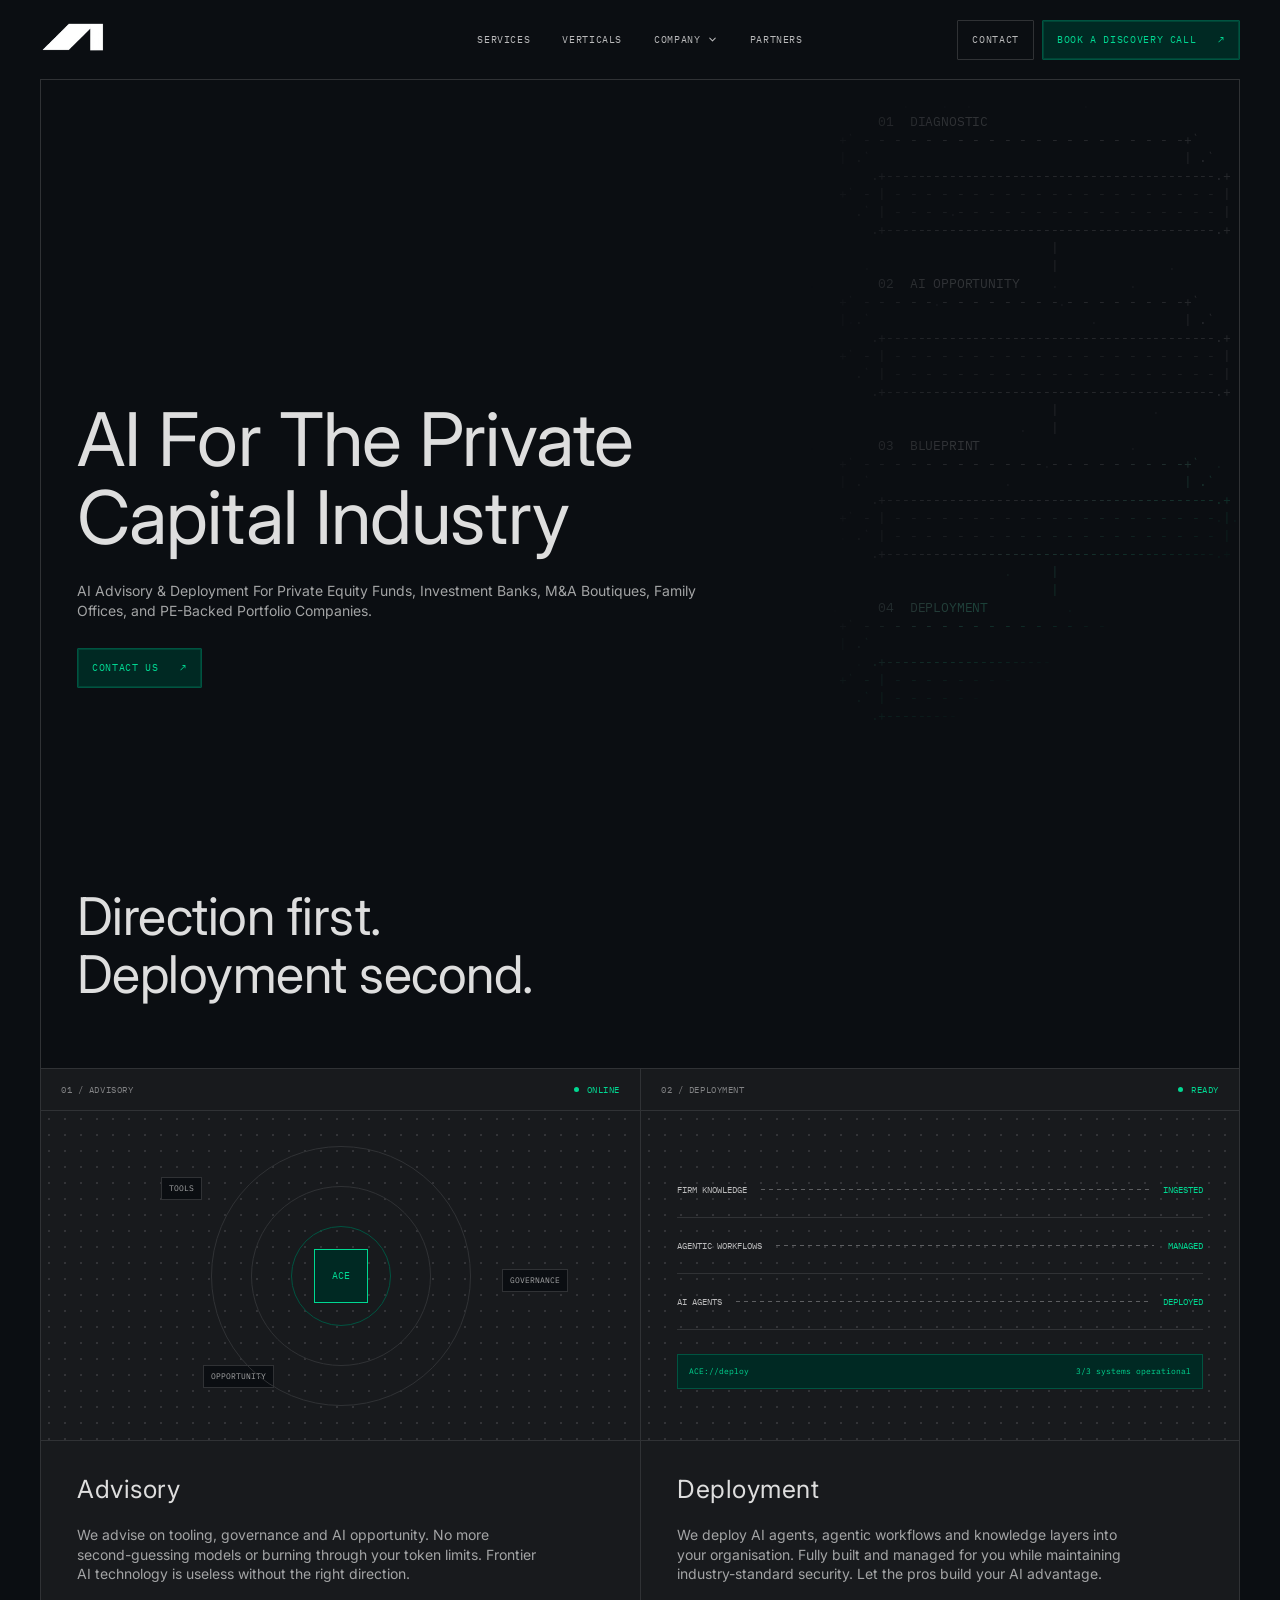
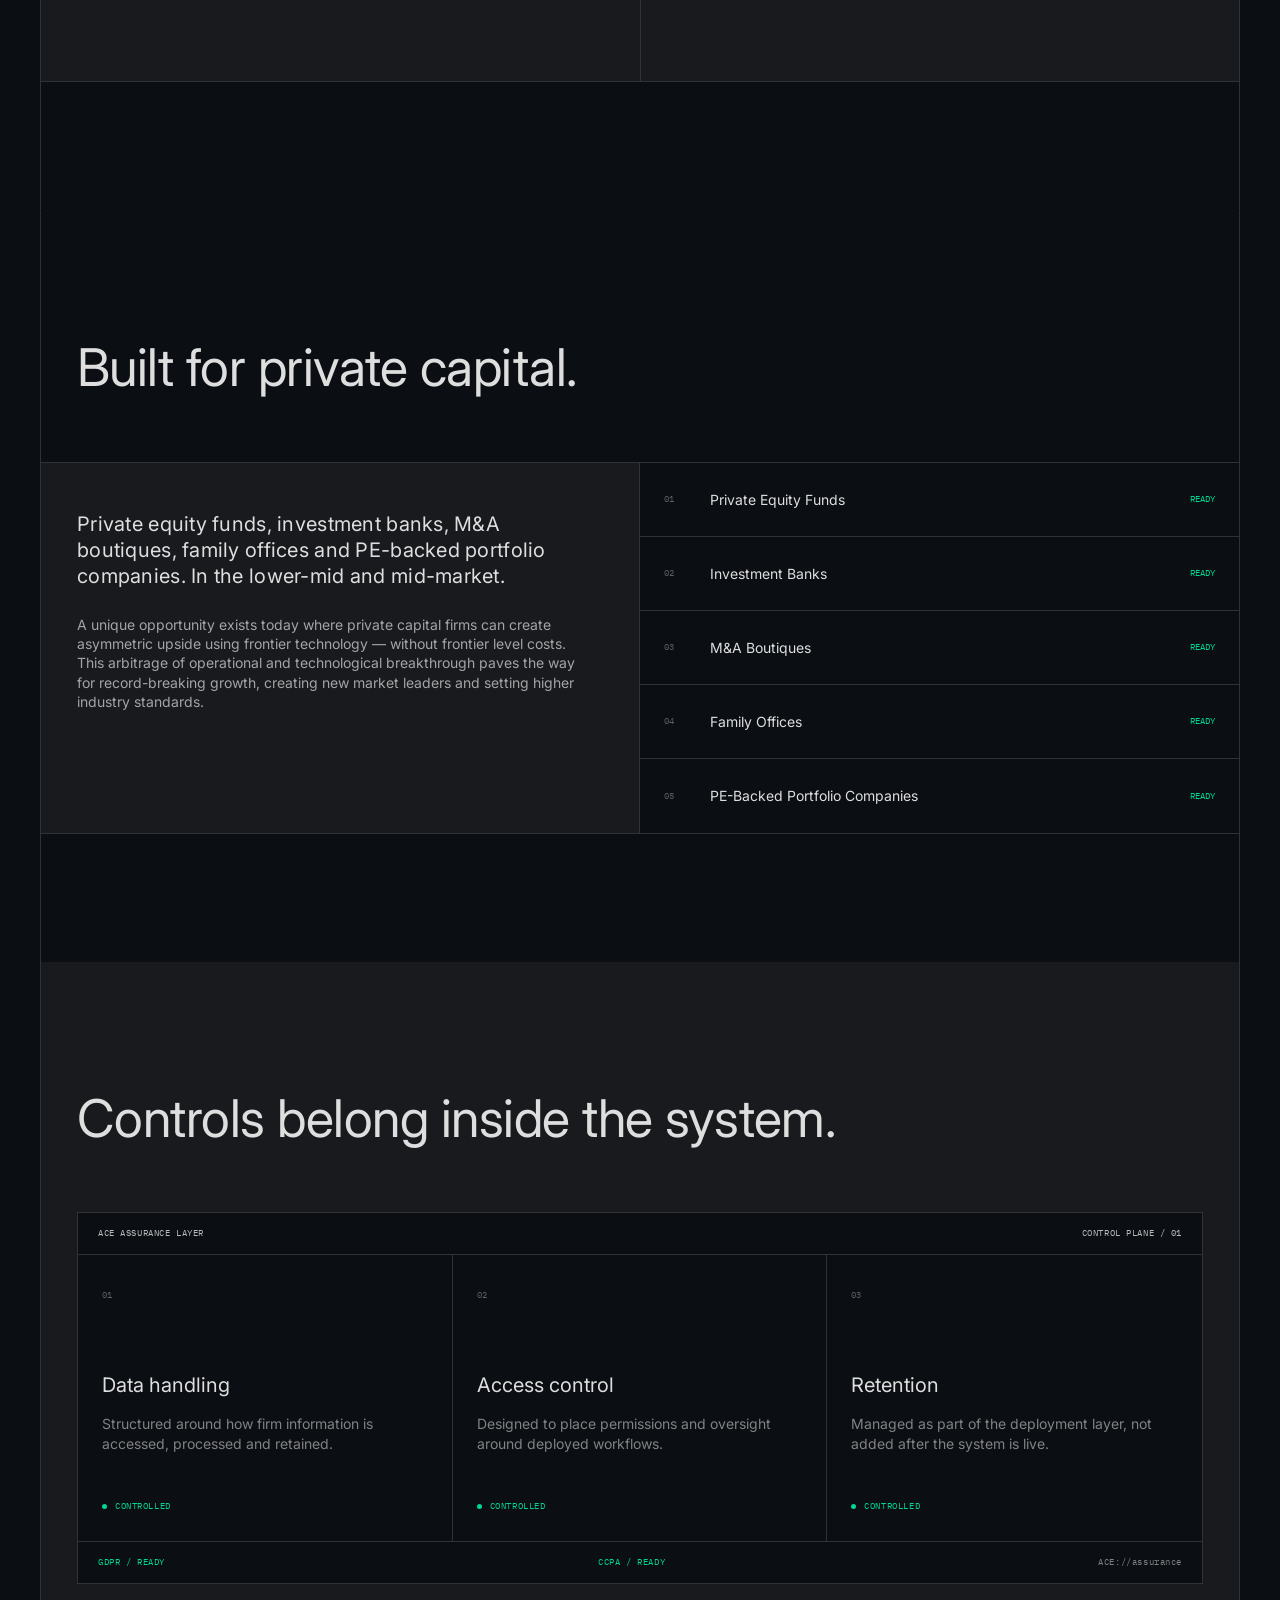
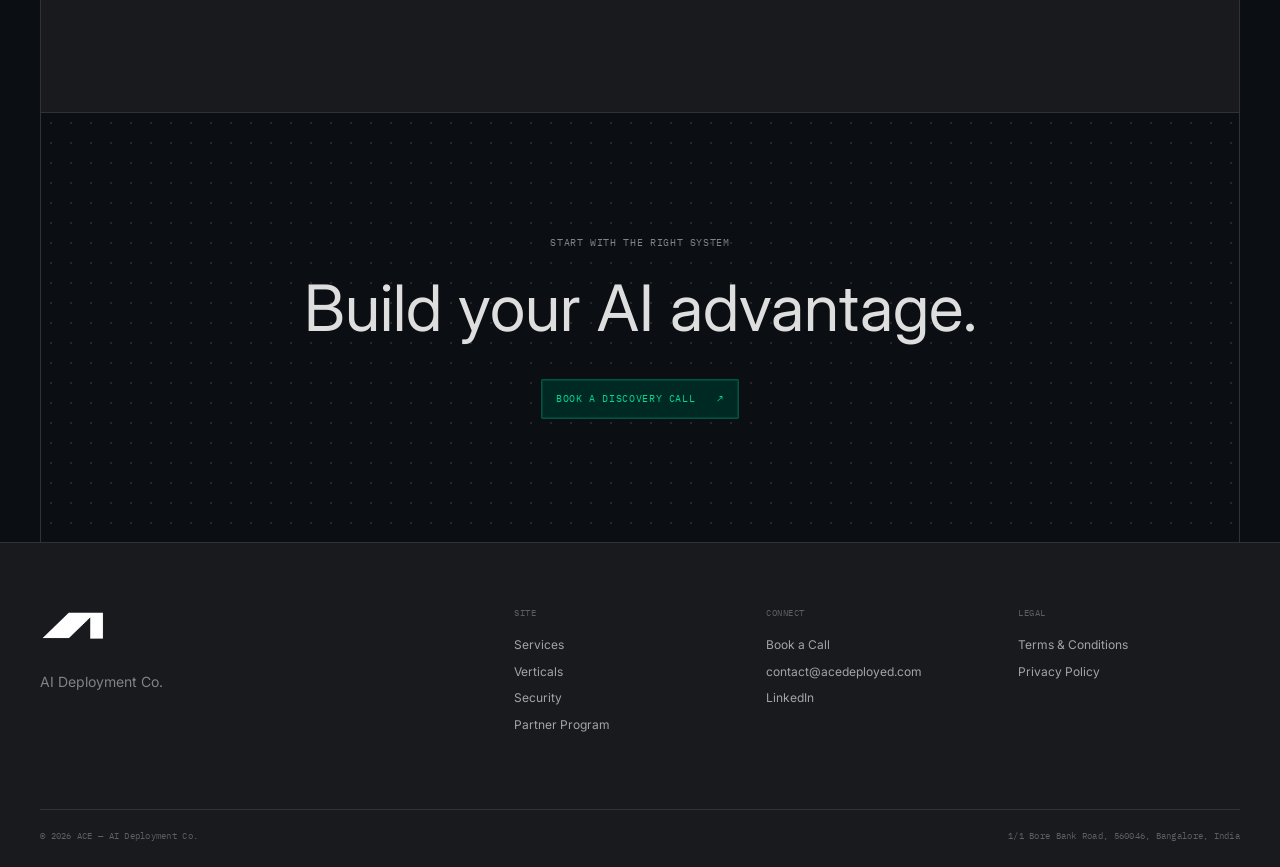
==== commit 135fe87d: "Bring Company, Partners and the legal pages onto this site The Company dropdown and the footer were " ====
--- a/index.html
+++ b/index.html
@@ -33,14 +33,14 @@
       <a href="#services">Services</a>
       <a href="#verticals">Verticals</a>
       <div class="nav-group">
-        <a class="nav-trigger" href="https://ace-deployed.vercel.app/company">Company <svg viewBox="0 0 24 24" fill="none" stroke="currentColor" stroke-width="2.2" stroke-linecap="round" stroke-linejoin="round" aria-hidden="true"><path d="m6 9 6 6 6-6"/></svg></a>
+        <a class="nav-trigger" href="company">Company <svg viewBox="0 0 24 24" fill="none" stroke="currentColor" stroke-width="2.2" stroke-linecap="round" stroke-linejoin="round" aria-hidden="true"><path d="m6 9 6 6 6-6"/></svg></a>
         <div class="nav-panel"><div class="nav-panel-inner">
-          <a href="https://ace-deployed.vercel.app/company#case-studies">Case Studies</a>
-          <a href="https://ace-deployed.vercel.app/partners">Fulfillment Partner</a>
-          <a href="https://ace-deployed.vercel.app/company#our-story">Our Story</a>
+          <a href="company#case-studies">Case Studies</a>
+          <a href="company#fulfillment-partner">Fulfillment Partner</a>
+          <a href="company#our-story">Our Story</a>
         </div></div>
       </div>
-      <a href="https://ace-deployed.vercel.app/partners">Partners</a>
+      <a href="partners">Partners</a>
     </nav>
     <div class="header-actions">
       <a class="button button-outline header-secondary" href="mailto:contact@acedeployed.com">Contact</a>
@@ -51,10 +51,10 @@
       <nav aria-label="Mobile navigation">
         <a href="#services"><span>01</span>Services</a>
         <a href="#verticals"><span>02</span>Verticals</a>
-        <a href="https://ace-deployed.vercel.app/company#case-studies"><span>03</span>Case Studies</a>
-        <a href="https://ace-deployed.vercel.app/partners"><span>04</span>Fulfillment Partner</a>
-        <a href="https://ace-deployed.vercel.app/company#our-story"><span>05</span>Our Story</a>
-        <a href="https://ace-deployed.vercel.app/partners"><span>06</span>Partners</a>
+        <a href="company#case-studies"><span>03</span>Case Studies</a>
+        <a href="partners"><span>04</span>Fulfillment Partner</a>
+        <a href="company#our-story"><span>05</span>Our Story</a>
+        <a href="partners"><span>06</span>Partners</a>
       </nav>
       <a class="button button-primary" href="https://cal.com/acedeployed/ace-discovery">Book a Discovery Call <span aria-hidden="true">&#8599;</span></a>
     </div>
@@ -64,16 +64,15 @@
     <section class="hero shell" id="top">
       <canvas class="hero-ascii" aria-hidden="true"></canvas>
       <div class="hero-copy">
-        <p class="eyebrow">AI advisory &amp; deployment</p>
         <h1>AI For The Private Capital Industry</h1>
         <p>AI Advisory &amp; Deployment For Private Equity Funds, Investment Banks, M&amp;A Boutiques, Family Offices, and PE-Backed Portfolio Companies.</p>
-        <div class="hero-actions"><a class="button button-primary" href="https://cal.com/acedeployed/ace-discovery">Book a Discovery Call <span aria-hidden="true">&#8599;</span></a><a class="text-link" href="#services">Explore the system <span aria-hidden="true">&#8595;</span></a></div>
+        <div class="hero-actions"><a class="button button-primary" href="https://cal.com/acedeployed/ace-discovery">Contact Us <span aria-hidden="true">&#8599;</span></a></div>
       </div>
     </section>
 
 
     <section class="services section shell" id="services">
-      <div class="section-intro reveal"><p class="eyebrow"><span>01</span> Services</p><h2>Direction first.<br>Deployment second.</h2><p>One integrated path from identifying the right AI opportunity to operating it inside the firm.</p></div>
+      <div class="section-intro reveal"><h2>Direction first.<br>Deployment second.</h2></div>
       <div class="service-grid">
         <article class="service-card reveal">
           <div class="card-topline"><span>01 / ADVISORY</span><span class="state"><i></i> ONLINE</span></div>
@@ -89,7 +88,7 @@
     </section>
 
     <section class="verticals section shell" id="verticals">
-      <div class="section-intro reveal"><p class="eyebrow"><span>02</span> Verticals</p><h2>Built for private capital.</h2></div>
+      <div class="section-intro reveal"><h2>Built for private capital.</h2></div>
       <div class="verticals-layout">
         <div class="verticals-copy reveal"><p class="lead">Private equity funds, investment banks, M&amp;A boutiques, family offices and PE-backed portfolio companies. In the lower-mid and mid-market.</p><p>A unique opportunity exists today where private capital firms can create asymmetric upside using frontier technology — without frontier level costs. This arbitrage of operational and technological breakthrough paves the way for record-breaking growth, creating new market leaders and setting higher industry standards.</p></div>
         <ol class="vertical-list reveal"><li><span>01</span><b>Private Equity Funds</b><i>READY</i></li><li><span>02</span><b>Investment Banks</b><i>READY</i></li><li><span>03</span><b>M&amp;A Boutiques</b><i>READY</i></li><li><span>04</span><b>Family Offices</b><i>READY</i></li><li><span>05</span><b>PE-Backed Portfolio Companies</b><i>READY</i></li></ol>
@@ -97,7 +96,7 @@
     </section>
 
     <section class="security section shell" id="security">
-      <div class="section-intro reveal"><p class="eyebrow"><span>03</span> Security</p><h2>Controls belong inside the system.</h2><p>GDPR and CCPA ready. Data handling, access control and retention built to the standards private capital firms are already held to.</p></div>
+      <div class="section-intro reveal"><h2>Controls belong inside the system.</h2></div>
       <div class="security-console reveal">
         <div class="console-head"><span>ACE ASSURANCE LAYER</span><span>CONTROL PLANE / 01</span></div>
         <div class="assurance-grid"><article><span>01</span><h3>Data handling</h3><p>Structured around how firm information is accessed, processed and retained.</p><b><i></i> CONTROLLED</b></article><article><span>02</span><h3>Access control</h3><p>Designed to place permissions and oversight around deployed workflows.</p><b><i></i> CONTROLLED</b></article><article><span>03</span><h3>Retention</h3><p>Managed as part of the deployment layer, not added after the system is live.</p><b><i></i> CONTROLLED</b></article></div>
@@ -110,9 +109,9 @@
 
   <footer class="site-footer" id="company"><div class="footer-inner shell">
     <div class="footer-brand"><a class="brand" href="#top" aria-label="ACE home"><img src="assets/ace-white-logomark.png" alt=""></a><p>AI Deployment Co.</p></div>
-    <div class="footer-column"><p>Site</p><a href="#services">Services</a><a href="#verticals">Verticals</a><a href="#security">Security</a><a id="partners" href="https://ace-deployed.vercel.app/partners">Partner Program</a></div>
-    <div class="footer-column"><p>Connect</p><a href="https://cal.com/acedeployed/ace-discovery">Discovery Call</a><a href="mailto:contact@acedeployed.com">Email</a><a href="https://www.linkedin.com/in/hamzavc">LinkedIn</a></div>
-    <div class="footer-column"><p>Legal</p><a href="https://ace-deployed.vercel.app/legal/terms">Terms &amp; Conditions</a><a href="https://ace-deployed.vercel.app/legal/privacy">Privacy Policy</a></div>
+    <div class="footer-column"><p>Site</p><a href="#services">Services</a><a href="#verticals">Verticals</a><a href="#security">Security</a><a href="partners">Partner Program</a></div>
+    <div class="footer-column"><p>Connect</p><a href="https://cal.com/acedeployed/ace-discovery">Book a Call</a><a href="mailto:contact@acedeployed.com">contact@acedeployed.com</a><!-- TODO: swap for the ACE company LinkedIn page when Hamza supplies it. Currently the founder profile. --><a href="https://www.linkedin.com/in/hamzavc">LinkedIn</a></div>
+    <div class="footer-column"><p>Legal</p><a href="terms">Terms &amp; Conditions</a><a href="privacy">Privacy Policy</a></div>
     <div class="footer-meta"><span>© 2026 ACE — AI Deployment Co.</span><span>1/1 Bore Bank Road, 560046, Bangalore, India</span></div>
   </div></footer>
 </body>
--- a/styles.css
+++ b/styles.css
@@ -2,12 +2,15 @@
 *{box-sizing:border-box}html{scroll-behavior:smooth;background:var(--void)}body{margin:0;overflow-x:clip;background:var(--void);color:var(--bone);font-family:var(--sans);font-size:14px;font-weight:400;line-height:1.38;-webkit-font-smoothing:antialiased}body.menu-open{overflow:hidden}a{color:inherit;text-decoration:none}button{color:inherit;font:inherit}img{display:block;max-width:100%}.shell{width:var(--shell);margin-inline:auto}.sr-only{position:absolute;width:1px;height:1px;padding:0;overflow:hidden;clip:rect(0,0,0,0);white-space:nowrap;border:0}.skip-link{position:fixed;top:12px;left:12px;z-index:100;padding:10px 14px;background:var(--green);color:var(--void);font-family:var(--mono);transform:translateY(-150%)}.skip-link:focus{transform:translateY(0)}:focus-visible{outline:1px solid var(--green);outline-offset:4px}
 .site-header{position:relative;z-index:20;display:grid;min-height:80px;grid-template-columns:1fr auto 1fr;align-items:center;border-bottom:1px solid var(--slate)}.brand{display:inline-flex;width:fit-content;align-items:center;justify-self:start}.brand img{width:70px;height:auto}.desktop-nav{display:flex;align-items:center;gap:32px;color:var(--silver);font-family:var(--mono);font-size:10px;letter-spacing:.064em;text-transform:uppercase}.desktop-nav a{padding:8px 0;transition:color 160ms linear}.desktop-nav a:hover{color:var(--green)}.header-actions{display:flex;justify-content:flex-end;gap:8px}.button{display:inline-flex;min-height:40px;width:fit-content;align-items:center;justify-content:space-between;gap:22px;padding:10px 14px;border:1px solid var(--slate);border-radius:1px;font-family:var(--mono);font-size:10px;line-height:1.6;letter-spacing:.064em;text-transform:uppercase;transition:background-color 160ms linear,border-color 160ms linear,color 160ms linear}.button-primary{border-color:var(--emerald);background:var(--teal);color:var(--green);box-shadow:inset 0 0 0 1px rgb(0 216 146 / 15%)}.button-primary:hover{border-color:var(--green);background:var(--emerald)}.button-outline{background:transparent;color:var(--silver)}.button-outline:hover{border-color:var(--ash);color:var(--bone)}.menu-button,.mobile-menu{display:none}.nav-group{position:relative}.nav-trigger{display:inline-flex;align-items:center;gap:6px}.nav-trigger svg{width:11px;height:11px;transition:transform 200ms linear}.nav-group:hover .nav-trigger svg,.nav-group:focus-within .nav-trigger svg{transform:rotate(180deg)}.nav-panel{position:absolute;z-index:50;top:100%;left:50%;padding-top:14px;visibility:hidden;opacity:0;transform:translateX(-50%);transition:opacity 160ms linear,visibility 160ms linear}.nav-group:hover .nav-panel,.nav-group:focus-within .nav-panel{visibility:visible;opacity:1}.nav-panel-inner{display:flex;min-width:196px;flex-direction:column;padding:5px;border:1px solid var(--slate);border-radius:1px;background:var(--carbon)}.nav-panel-inner a{padding:9px 11px;border-radius:1px;white-space:nowrap;transition:background-color 160ms linear,color 160ms linear}.nav-panel-inner a:hover{background:var(--graphite);color:var(--green)}
 .hero{position:relative;display:flex;min-height:680px;align-items:flex-end;overflow:hidden;border-right:1px solid var(--slate);border-left:1px solid var(--slate)}.hero-ascii{position:absolute;z-index:0;inset:0;display:block;width:100%;height:100%;pointer-events:none}
-.hero-copy{position:relative;z-index:1;width:100%;padding:88px 36px 72px}.eyebrow{display:flex;align-items:center;gap:10px;margin:0 0 22px;color:var(--steel);font-family:var(--mono);font-size:10px;line-height:1.6;letter-spacing:.064em;text-transform:uppercase}.eyebrow>span{color:var(--green)}h1,h2,h3{font-weight:400}.hero h1{max-width:780px;margin:0;font-size:clamp(48px,7vw,86px);line-height:1.04;letter-spacing:-.012em}.hero-copy>p:not(.eyebrow){max-width:620px;margin:25px 0 0;color:var(--ash);font-size:14px}.hero-actions{display:flex;align-items:center;gap:25px;margin-top:28px}.text-link{color:var(--silver);font-family:var(--mono);font-size:10px;letter-spacing:.064em;text-transform:uppercase}.text-link:hover{color:var(--green)}
-.section{padding-block:128px;border-right:1px solid var(--slate);border-left:1px solid var(--slate)}.section-intro{display:grid;grid-template-columns:2fr 5fr 3fr;gap:32px;align-items:start;padding:0 36px 64px}.section-intro h2{max-width:570px;margin:0;font-size:clamp(36px,4.2vw,52px);line-height:1.12;letter-spacing:-.01em}.section-intro>p:last-child{max-width:360px;margin:3px 0 0;color:var(--ash)}.service-grid{display:grid;grid-template-columns:1fr 1fr;border-top:1px solid var(--slate);border-bottom:1px solid var(--slate)}.service-card{min-width:0;background:var(--carbon);transition:background 180ms linear}.service-card:hover{background:var(--graphite)}.service-card+.service-card{border-left:1px solid var(--slate)}.card-topline,.console-head,.console-foot{display:flex;min-height:42px;align-items:center;justify-content:space-between;padding:0 20px;border-bottom:1px solid var(--slate);color:var(--steel);font-family:var(--mono);font-size:9px;letter-spacing:.064em}.state{display:flex;align-items:center;gap:8px;color:var(--green)}.state i{width:5px;height:5px;border-radius:50%;background:var(--green)}.card-diagram{position:relative;height:330px;overflow:hidden;border-bottom:1px solid var(--slate);background-image:radial-gradient(circle,rgb(129 130 132 / 25%) 1px,transparent 1px);background-size:16px 16px}.advisory-diagram .ring{position:absolute;top:50%;left:50%;border:1px solid var(--slate);border-radius:50%;transform:translate(-50%,-50%)}.ring-a{width:260px;height:260px}.ring-b{width:180px;height:180px}.ring-c{width:100px;height:100px;border-color:var(--emerald)!important}.core{position:absolute;top:50%;left:50%;display:grid;width:54px;height:54px;place-items:center;border:1px solid var(--green);background:var(--teal);color:var(--green);font-family:var(--mono);font-size:10px;font-weight:400;transform:translate(-50%,-50%)}.diagram-label{position:absolute;padding:5px 7px;border:1px solid var(--slate);background:var(--void);color:var(--ash);font-family:var(--mono);font-size:8px}.label-a{top:20%;left:20%}.label-b{top:48%;right:12%}.label-c{bottom:16%;left:27%}.deployment-diagram{display:flex;flex-direction:column;justify-content:center;padding:36px}.deploy-row{display:grid;min-height:56px;grid-template-columns:auto 1fr auto;gap:14px;align-items:center;border-bottom:1px solid var(--slate);color:var(--silver);font-family:var(--mono);font-size:9px}.deploy-row i{height:1px;background:repeating-linear-gradient(90deg,var(--fog) 0 4px,transparent 4px 8px)}.deploy-row b{color:var(--green);font-weight:400}.deploy-log{display:flex;justify-content:space-between;margin-top:24px;padding:11px;border:1px solid var(--emerald);background:var(--teal);color:var(--green);font-family:var(--mono);font-size:8px}.card-copy{min-height:240px;padding:32px 36px 42px}.card-copy h3{margin:0 0 20px;font-size:25px;line-height:1.28;letter-spacing:.02em}.card-copy p{max-width:460px;margin:0;color:var(--ash)}
+.hero-copy{position:relative;z-index:1;width:100%;padding:88px 36px 72px}.eyebrow{display:flex;align-items:center;gap:10px;margin:0 0 22px;color:var(--steel);font-family:var(--mono);font-size:10px;line-height:1.6;letter-spacing:.064em;text-transform:uppercase}.eyebrow>span{color:var(--green)}h1,h2,h3{font-weight:400}.hero h1{max-width:760px;margin:0;font-size:clamp(42px,6.1vw,74px);line-height:1.05;letter-spacing:-.012em}.hero-copy>p:not(.eyebrow){max-width:620px;margin:25px 0 0;color:var(--ash);font-size:14px}.hero-actions{display:flex;align-items:center;gap:25px;margin-top:28px}.text-link{color:var(--silver);font-family:var(--mono);font-size:10px;letter-spacing:.064em;text-transform:uppercase}.text-link:hover{color:var(--green)}
+.section{padding-block:128px;border-right:1px solid var(--slate);border-left:1px solid var(--slate)}.section-intro{padding:0 36px 64px}.section-intro h2{max-width:760px;margin:0;font-size:clamp(36px,4.2vw,52px);line-height:1.12;letter-spacing:-.01em}.service-grid{display:grid;grid-template-columns:1fr 1fr;border-top:1px solid var(--slate);border-bottom:1px solid var(--slate)}.service-card{min-width:0;background:var(--carbon);transition:background 180ms linear}.service-card:hover{background:var(--graphite)}.service-card+.service-card{border-left:1px solid var(--slate)}.card-topline,.console-head,.console-foot{display:flex;min-height:42px;align-items:center;justify-content:space-between;padding:0 20px;border-bottom:1px solid var(--slate);color:var(--steel);font-family:var(--mono);font-size:9px;letter-spacing:.064em}.state{display:flex;align-items:center;gap:8px;color:var(--green)}.state i{width:5px;height:5px;border-radius:50%;background:var(--green)}.card-diagram{position:relative;height:330px;overflow:hidden;border-bottom:1px solid var(--slate);background-image:radial-gradient(circle,rgb(129 130 132 / 25%) 1px,transparent 1px);background-size:16px 16px}.advisory-diagram .ring{position:absolute;top:50%;left:50%;border:1px solid var(--slate);border-radius:50%;transform:translate(-50%,-50%)}.ring-a{width:260px;height:260px}.ring-b{width:180px;height:180px}.ring-c{width:100px;height:100px;border-color:var(--emerald)!important}.core{position:absolute;top:50%;left:50%;display:grid;width:54px;height:54px;place-items:center;border:1px solid var(--green);background:var(--teal);color:var(--green);font-family:var(--mono);font-size:10px;font-weight:400;transform:translate(-50%,-50%)}.diagram-label{position:absolute;padding:5px 7px;border:1px solid var(--slate);background:var(--void);color:var(--ash);font-family:var(--mono);font-size:8px}.label-a{top:20%;left:20%}.label-b{top:48%;right:12%}.label-c{bottom:16%;left:27%}.deployment-diagram{display:flex;flex-direction:column;justify-content:center;padding:36px}.deploy-row{display:grid;min-height:56px;grid-template-columns:auto 1fr auto;gap:14px;align-items:center;border-bottom:1px solid var(--slate);color:var(--silver);font-family:var(--mono);font-size:9px}.deploy-row i{height:1px;background:repeating-linear-gradient(90deg,var(--fog) 0 4px,transparent 4px 8px)}.deploy-row b{color:var(--green);font-weight:400}.deploy-log{display:flex;justify-content:space-between;margin-top:24px;padding:11px;border:1px solid var(--emerald);background:var(--teal);color:var(--green);font-family:var(--mono);font-size:8px}.card-copy{min-height:240px;padding:32px 36px 42px}.card-copy h3{margin:0 0 20px;font-size:25px;line-height:1.28;letter-spacing:.02em}.card-copy p{max-width:460px;margin:0;color:var(--ash)}
 .verticals{border-top:1px solid transparent;background:var(--void)}.verticals-layout{display:grid;grid-template-columns:1fr 1fr;border-top:1px solid var(--slate);border-bottom:1px solid var(--slate)}.verticals-copy{padding:48px 36px;border-right:1px solid var(--slate);background:var(--carbon)}.verticals-copy p{max-width:500px;margin:0 0 26px;color:var(--ash)}.verticals-copy .lead{color:var(--bone);font-size:20px;line-height:1.3;letter-spacing:.014em}.vertical-list{margin:0;padding:0;list-style:none}.vertical-list li{display:grid;min-height:74px;grid-template-columns:46px 1fr auto;align-items:center;padding:0 24px;border-bottom:1px solid var(--slate)}.vertical-list li:last-child{border-bottom:0}.vertical-list span,.vertical-list i{color:var(--fog);font-family:var(--mono);font-size:9px;font-style:normal}.vertical-list b{font-size:14px;font-weight:400}.vertical-list i{color:var(--green)}
 .security{background:var(--carbon)}.security-console{margin:0 36px;border:1px solid var(--slate);background:var(--void)}.console-head{color:var(--silver)}.assurance-grid{display:grid;grid-template-columns:repeat(3,1fr)}.assurance-grid article{min-height:280px;padding:28px 24px;border-right:1px solid var(--slate)}.assurance-grid article:last-child{border-right:0}.assurance-grid article>span{color:var(--fog);font-family:var(--mono);font-size:9px}.assurance-grid h3{margin:70px 0 16px;font-size:20px;line-height:1.3}.assurance-grid p{min-height:58px;margin:0;color:var(--steel)}.assurance-grid b{display:flex;align-items:center;gap:8px;margin-top:28px;color:var(--green);font-family:var(--mono);font-size:9px;font-weight:400;letter-spacing:.064em}.assurance-grid b i{width:5px;height:5px;border-radius:50%;background:var(--green)}.console-foot{border-top:1px solid var(--slate);border-bottom:0}.console-foot span:nth-child(-n+2){color:var(--green)}
 .cta-section{display:grid;min-height:430px;place-items:center;align-content:center;border:1px solid var(--slate);border-bottom:0;text-align:center;background-image:radial-gradient(circle,rgb(129 130 132 / 22%) 1px,transparent 1px);background-size:20px 20px}.cta-section .eyebrow{margin-bottom:22px}.cta-section h2{margin:0 0 36px;font-size:clamp(42px,5vw,65px);line-height:1.1}.site-footer{border-top:1px solid var(--slate);background:var(--carbon)}.footer-inner{display:grid;grid-template-columns:2fr repeat(3,1fr);gap:30px;padding-block:64px 24px}.footer-brand p{margin:18px 0 0;color:var(--steel)}.footer-column{display:flex;flex-direction:column;gap:10px}.footer-column p{margin:0 0 8px;color:var(--fog);font-family:var(--mono);font-size:9px;letter-spacing:.064em;text-transform:uppercase}.footer-column a{width:fit-content;color:var(--ash);font-size:12px}.footer-column a:hover{color:var(--green)}.footer-meta{display:flex;grid-column:1/-1;justify-content:space-between;margin-top:46px;padding-top:20px;border-top:1px solid var(--slate);color:var(--fog);font-family:var(--mono);font-size:9px;letter-spacing:.03em}
 .reveal{opacity:0;transform:translateY(14px);transition:opacity 700ms cubic-bezier(.2,.7,.2,1),transform 700ms cubic-bezier(.2,.7,.2,1)}.reveal.is-visible{opacity:1;transform:translateY(0)}@keyframes path-travel{from{top:-60px}to{top:100%}}
-@media(max-width:900px){.hero{min-height:560px}.hero-copy{padding:80px 20px 56px}:root{--shell:min(100%,calc(100vw - 32px))}.site-header{min-height:68px;grid-template-columns:1fr auto}.desktop-nav,.header-secondary,.header-cta{display:none}.menu-button{display:flex;width:42px;height:38px;flex-direction:column;align-items:center;justify-content:center;gap:6px;border:1px solid var(--slate);border-radius:1px;background:transparent}.menu-button i{width:16px;height:1px;background:var(--bone);transition:transform 180ms linear}.menu-button[aria-expanded=true] i:first-of-type{transform:translateY(3.5px) rotate(45deg)}.menu-button[aria-expanded=true] i:last-of-type{transform:translateY(-3.5px) rotate(-45deg)}.mobile-menu{position:fixed;z-index:10;inset:68px 0 0;padding:38px 24px;background:var(--void)}.mobile-menu:not([hidden]){display:flex;flex-direction:column;justify-content:space-between}.mobile-menu nav{display:flex;flex-direction:column}.mobile-menu nav a{display:grid;min-height:66px;grid-template-columns:38px 1fr;align-items:center;border-bottom:1px solid var(--slate);font-size:20px}.mobile-menu nav span{color:var(--green);font-family:var(--mono);font-size:9px}.brand img{width:62px}.section{padding-block:88px}.section-intro{grid-template-columns:1fr;gap:14px;padding:0 20px 44px}.section-intro .eyebrow{margin-bottom:8px}.section-intro>p:last-child{margin-top:10px}.service-grid,.verticals-layout{grid-template-columns:1fr}.service-card+.service-card{border-top:1px solid var(--slate);border-left:0}.verticals-copy{padding:36px 20px;border-right:0;border-bottom:1px solid var(--slate)}.security-console{margin:0 20px}.assurance-grid{grid-template-columns:1fr}.assurance-grid article{min-height:auto;border-right:0;border-bottom:1px solid var(--slate)}.assurance-grid article:last-child{border-bottom:0}.assurance-grid h3{margin-top:36px}.assurance-grid p{min-height:0}.console-foot{flex-wrap:wrap;gap:8px 20px;padding-block:12px}.footer-inner{grid-template-columns:1fr 1fr}.footer-brand{grid-column:1/-1;margin-bottom:24px}}
-@media(max-width:560px){.hero{min-height:520px}.hero-copy{padding:72px 14px 48px}.hero h1{font-size:clamp(39px,12vw,50px);line-height:1.06}:root{--shell:calc(100vw - 20px)}.site-header{width:calc(100vw - 32px)}.hero-actions{align-items:flex-start;flex-direction:column;gap:18px}.card-diagram{height:280px}.deployment-diagram{padding:20px 14px}.deploy-row{gap:8px;font-size:7px}.deploy-log{font-size:7px}.card-copy{min-height:0;padding:28px 20px 36px}.vertical-list li{grid-template-columns:32px 1fr;padding:0 14px}.vertical-list i{display:none}.security-console{margin-inline:10px}.cta-section{min-height:370px;padding:40px 18px}.footer-inner{grid-template-columns:1fr;padding-inline:10px}.footer-brand{grid-column:auto}.footer-meta{align-items:flex-start;flex-direction:column;gap:10px}}
+
+/* Inner pages — company, partners, legal. Same Oxide chrome as the home page. */
+.page-head{padding:88px 36px 56px;border-right:1px solid var(--slate);border-left:1px solid var(--slate)}.page-head+.page-section{padding-top:48px}.page-head h1{max-width:820px;margin:0;font-size:clamp(40px,5.4vw,64px);line-height:1.06;letter-spacing:-.012em}.page-head p{max-width:640px;margin:24px 0 0;color:var(--ash);font-size:14px;line-height:1.6}.page-section{padding-block:96px;border-right:1px solid var(--slate);border-left:1px solid var(--slate)}.page-section+.page-section{border-top:1px solid var(--slate)}.page-section>h2{max-width:760px;margin:0 36px 48px;font-size:clamp(30px,3.4vw,44px);line-height:1.14;letter-spacing:-.01em}.prose{max-width:760px;margin:0 36px}.prose p{margin:0 0 20px;color:var(--ash);font-size:14px;line-height:1.72}.prose p:last-child{margin-bottom:0}.prose strong{color:var(--bone);font-weight:400}.case{border-top:1px solid var(--slate);background:var(--carbon)}.case:last-of-type{border-bottom:1px solid var(--slate)}.case-body{max-width:820px;padding:34px 36px 44px}.case-body h3{margin:0 0 20px;font-size:clamp(22px,2.4vw,28px);line-height:1.26;letter-spacing:.01em}.case-body p{margin:0;color:var(--ash);font-size:14px;line-height:1.72}.legal{display:grid;grid-template-columns:236px 1fr;gap:56px;padding:0 36px 96px;border-right:1px solid var(--slate);border-left:1px solid var(--slate)}.legal-toc{position:sticky;top:28px;align-self:start;max-height:calc(100vh - 56px);overflow-y:auto}.legal-toc p{margin:0 0 14px;color:var(--fog);font-family:var(--mono);font-size:9px;letter-spacing:.064em;text-transform:uppercase}.legal-toc a{display:block;padding:5px 0;color:var(--steel);font-size:12px;line-height:1.45;transition:color 160ms linear}.legal-toc a:hover{color:var(--green)}.legal-doc{max-width:760px;min-width:0}.legal-doc section{padding-bottom:40px}.legal-doc section+section{padding-top:40px;border-top:1px solid var(--slate)}.legal-doc h2{display:flex;gap:14px;margin:0 0 18px;font-size:21px;line-height:1.3;letter-spacing:.01em}.legal-doc h2 span{flex:none;color:var(--green);font-family:var(--mono);font-size:11px;line-height:1.9;letter-spacing:.064em}.legal-doc p{margin:0 0 16px;color:var(--ash);font-size:14px;line-height:1.72}.legal-doc p:last-child{margin-bottom:0}.legal-doc ul{margin:0 0 16px;padding-left:18px;color:var(--ash);font-size:14px;line-height:1.72}.legal-doc li{margin-bottom:8px}.legal-doc a{color:var(--green)}.legal-doc a:hover{text-decoration:underline}.legal-meta{display:flex;flex-wrap:wrap;gap:10px 26px;margin:0 auto 56px;padding:14px 36px;border:1px solid var(--slate);border-width:1px;color:var(--fog);font-family:var(--mono);font-size:9px;letter-spacing:.064em;text-transform:uppercase}
+@media(max-width:900px){.page-head{padding:56px 20px 40px}.page-section{padding-block:64px}.page-section>h2{margin:0 20px 32px}.prose{margin-inline:20px}.legal-meta{padding-inline:20px}.case-body{padding:28px 20px 36px}.legal{grid-template-columns:1fr;gap:32px;padding:0 20px 64px}.legal-toc{position:static;max-height:none;padding-bottom:24px;border-bottom:1px solid var(--slate)}.legal-toc a{display:inline-block;margin-right:18px}.hero{min-height:560px}.hero-copy{padding:80px 20px 56px}:root{--shell:min(100%,calc(100vw - 32px))}.site-header{min-height:68px;grid-template-columns:1fr auto}.desktop-nav,.header-secondary,.header-cta{display:none}.menu-button{display:flex;width:42px;height:38px;flex-direction:column;align-items:center;justify-content:center;gap:6px;border:1px solid var(--slate);border-radius:1px;background:transparent}.menu-button i{width:16px;height:1px;background:var(--bone);transition:transform 180ms linear}.menu-button[aria-expanded=true] i:first-of-type{transform:translateY(3.5px) rotate(45deg)}.menu-button[aria-expanded=true] i:last-of-type{transform:translateY(-3.5px) rotate(-45deg)}.mobile-menu{position:fixed;z-index:10;inset:68px 0 0;padding:38px 24px;background:var(--void)}.mobile-menu:not([hidden]){display:flex;flex-direction:column;justify-content:space-between}.mobile-menu nav{display:flex;flex-direction:column}.mobile-menu nav a{display:grid;min-height:66px;grid-template-columns:38px 1fr;align-items:center;border-bottom:1px solid var(--slate);font-size:20px}.mobile-menu nav span{color:var(--green);font-family:var(--mono);font-size:9px}.brand img{width:62px}.section{padding-block:88px}.section-intro{padding:0 20px 44px}.service-grid,.verticals-layout{grid-template-columns:1fr}.service-card+.service-card{border-top:1px solid var(--slate);border-left:0}.verticals-copy{padding:36px 20px;border-right:0;border-bottom:1px solid var(--slate)}.security-console{margin:0 20px}.assurance-grid{grid-template-columns:1fr}.assurance-grid article{min-height:auto;border-right:0;border-bottom:1px solid var(--slate)}.assurance-grid article:last-child{border-bottom:0}.assurance-grid h3{margin-top:36px}.assurance-grid p{min-height:0}.console-foot{flex-wrap:wrap;gap:8px 20px;padding-block:12px}.footer-inner{grid-template-columns:1fr 1fr}.footer-brand{grid-column:1/-1;margin-bottom:24px}}
+@media(max-width:560px){.page-head{padding:52px 14px 40px}.page-section>h2{margin:0 14px 26px}.prose{margin-inline:14px}.legal-meta{padding-inline:14px}.case-body{padding:24px 14px 30px}.legal{padding:0 14px 52px}.hero{min-height:520px}.hero-copy{padding:72px 14px 48px}.hero h1{font-size:clamp(39px,12vw,50px);line-height:1.06}:root{--shell:calc(100vw - 20px)}.site-header{width:calc(100vw - 32px)}.hero-actions{align-items:flex-start;flex-direction:column;gap:18px}.card-diagram{height:280px}.deployment-diagram{padding:20px 14px}.deploy-row{gap:8px;font-size:7px}.deploy-log{font-size:7px}.card-copy{min-height:0;padding:28px 20px 36px}.vertical-list li{grid-template-columns:32px 1fr;padding:0 14px}.vertical-list i{display:none}.security-console{margin-inline:10px}.cta-section{min-height:370px;padding:40px 18px}.footer-inner{grid-template-columns:1fr;padding-inline:10px}.footer-brand{grid-column:auto}.footer-meta{align-items:flex-start;flex-direction:column;gap:10px}}
 @media(prefers-reduced-motion:reduce){html{scroll-behavior:auto}*,*:before,*:after{animation-duration:.01ms!important;animation-iteration-count:1!important;transition-duration:.01ms!important}.reveal{opacity:1;transform:none}}
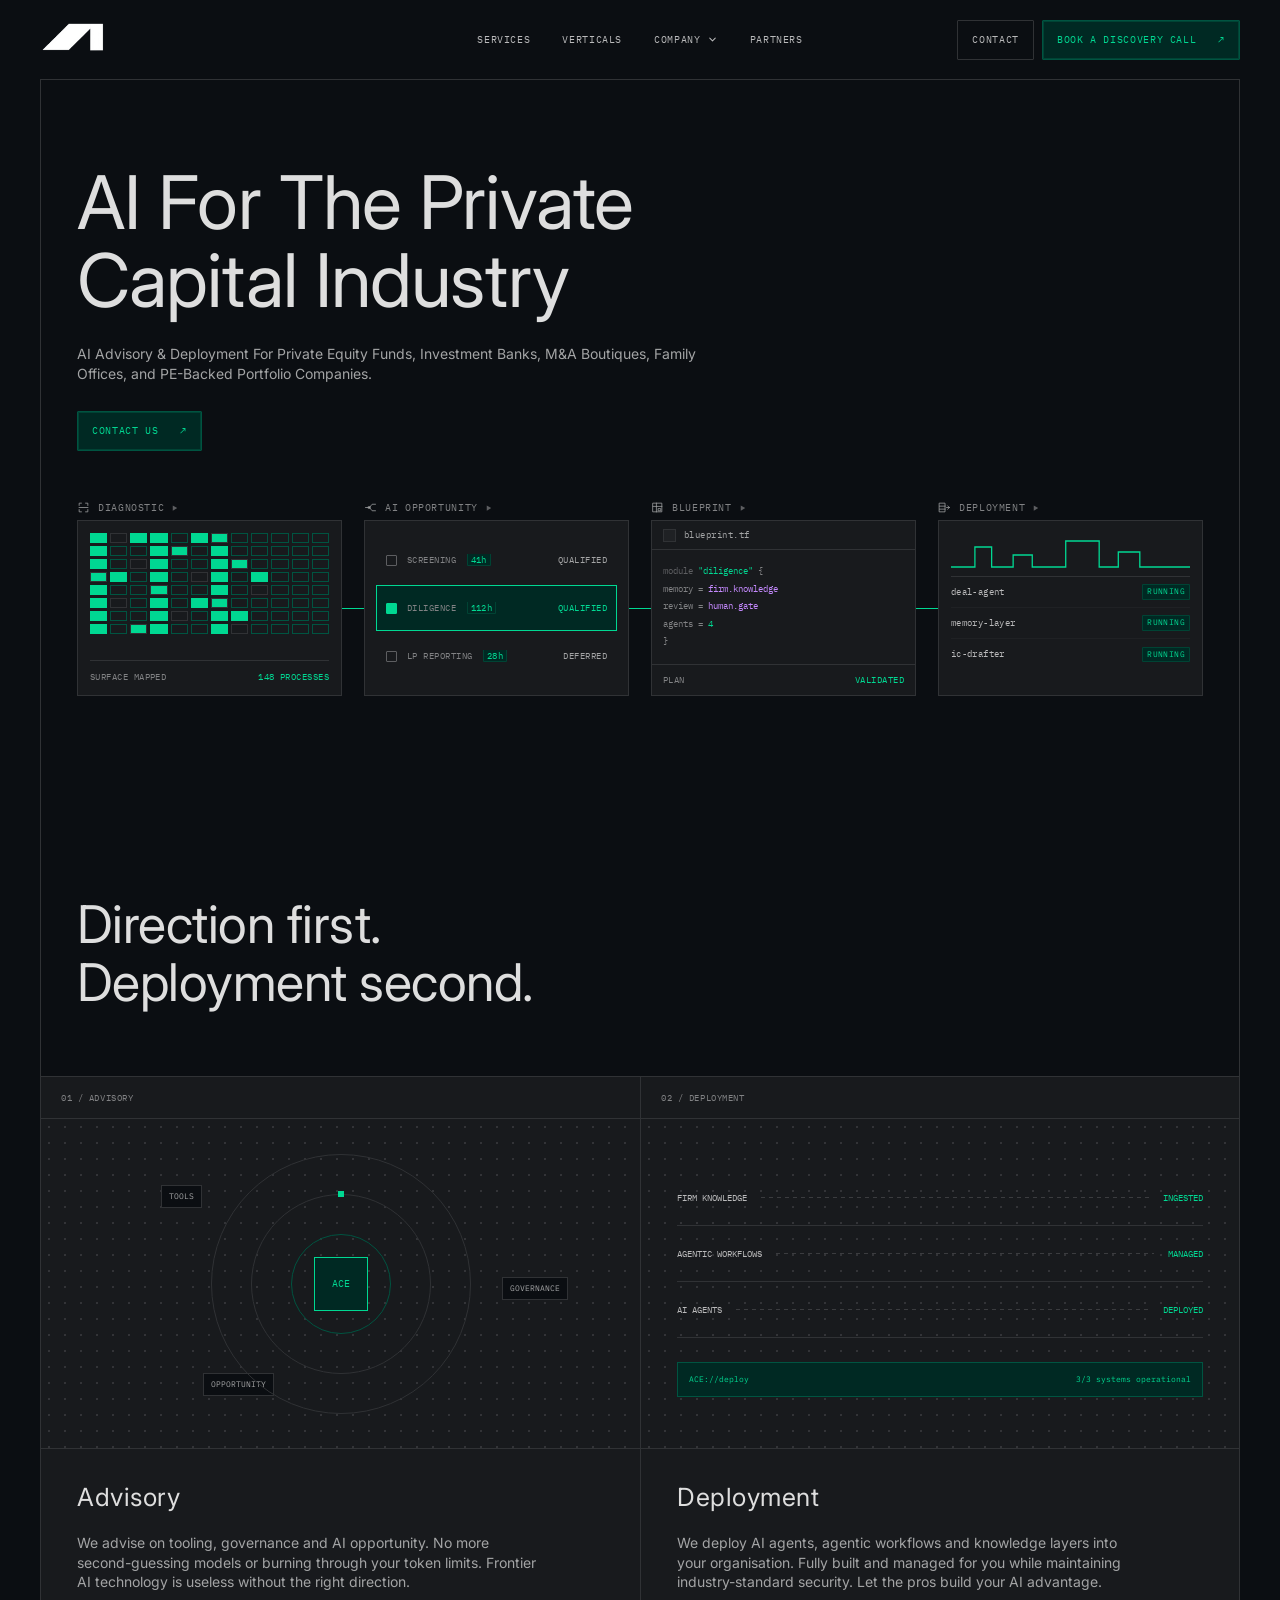
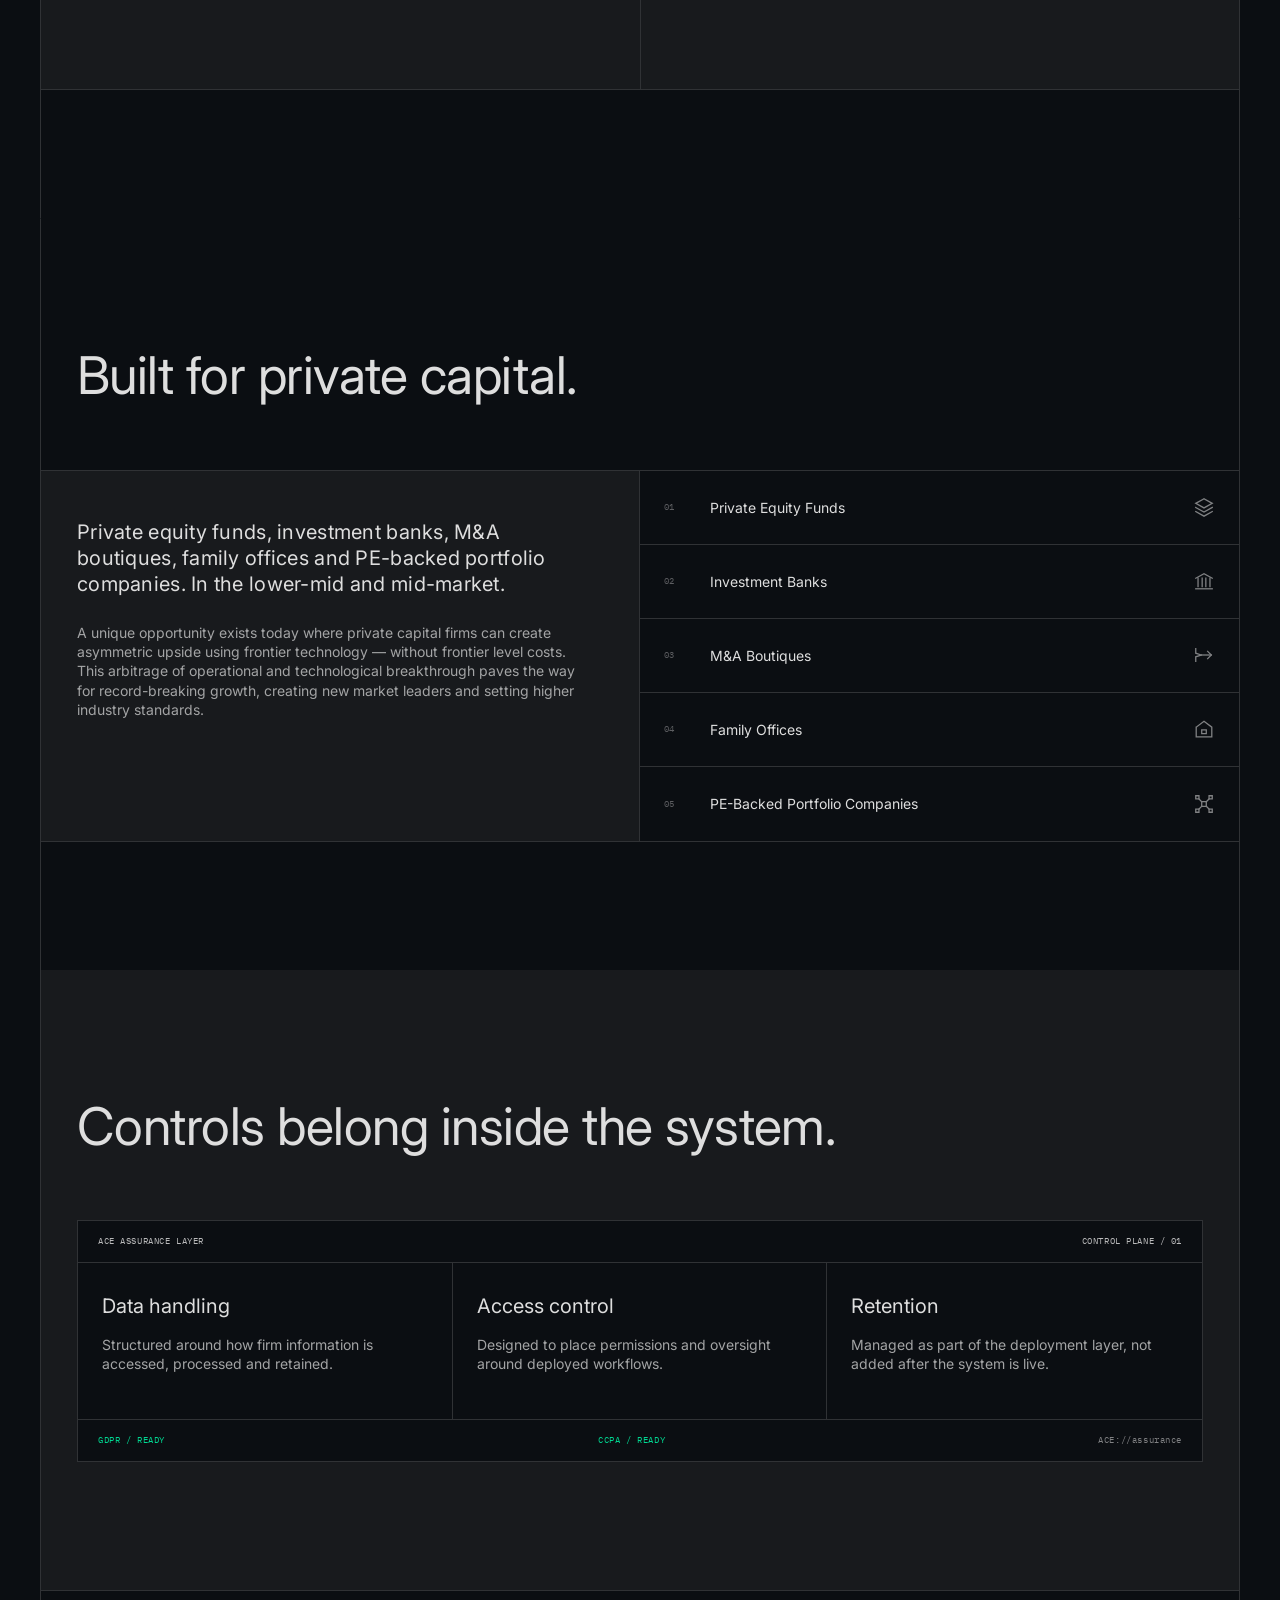
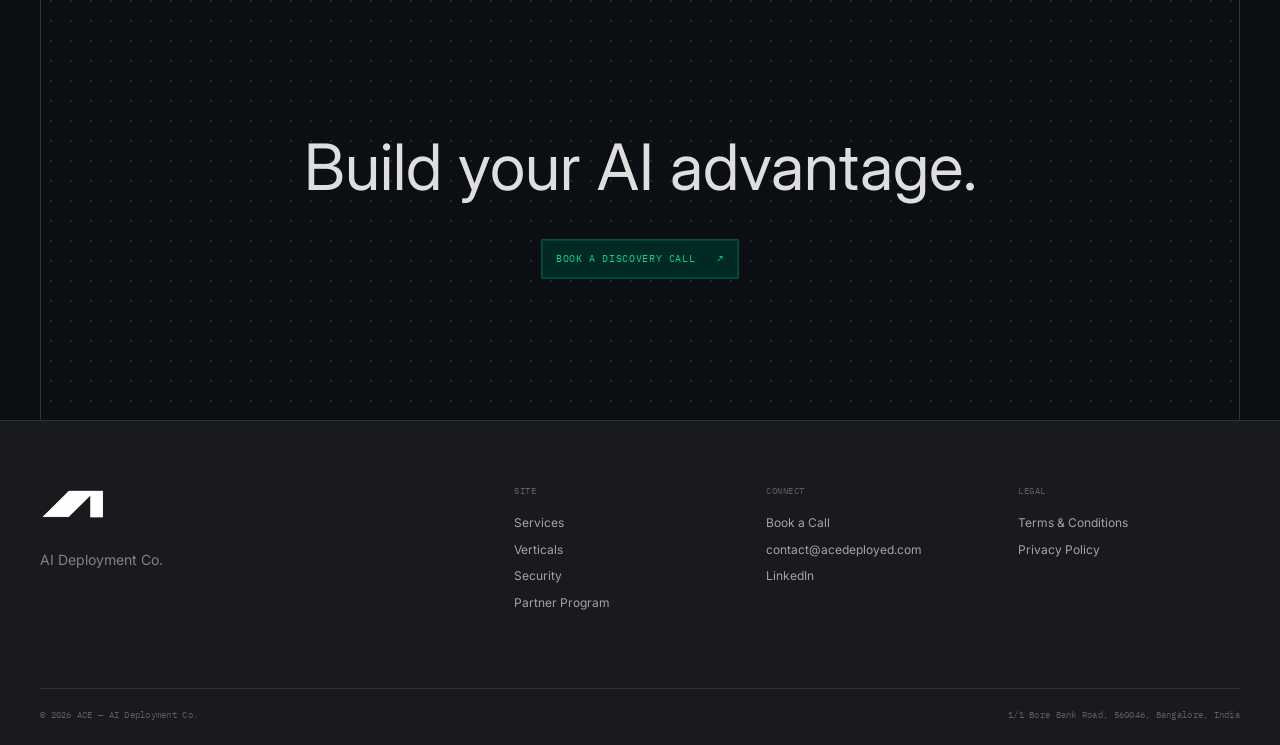
==== commit 27357587: "Rebuild the hero as a four-panel stage rail The faded ASCII canvas read as texture rather than as a " ====
--- a/index.html
+++ b/index.html
@@ -36,7 +36,7 @@
         <a class="nav-trigger" href="company">Company <svg viewBox="0 0 24 24" fill="none" stroke="currentColor" stroke-width="2.2" stroke-linecap="round" stroke-linejoin="round" aria-hidden="true"><path d="m6 9 6 6 6-6"/></svg></a>
         <div class="nav-panel"><div class="nav-panel-inner">
           <a href="company#case-studies">Case Studies</a>
-          <a href="company#fulfillment-partner">Fulfillment Partner</a>
+          <a href="company#our-team">Our Team</a>
           <a href="company#our-story">Our Story</a>
         </div></div>
       </div>
@@ -52,7 +52,7 @@
         <a href="#services"><span>01</span>Services</a>
         <a href="#verticals"><span>02</span>Verticals</a>
         <a href="company#case-studies"><span>03</span>Case Studies</a>
-        <a href="partners"><span>04</span>Fulfillment Partner</a>
+        <a href="company#our-team"><span>04</span>Our Team</a>
         <a href="company#our-story"><span>05</span>Our Story</a>
         <a href="partners"><span>06</span>Partners</a>
       </nav>
@@ -62,25 +62,29 @@
 
   <main id="main">
     <section class="hero shell" id="top">
-      <canvas class="hero-ascii" aria-hidden="true"></canvas>
       <div class="hero-copy">
         <h1>AI For The Private Capital Industry</h1>
         <p>AI Advisory &amp; Deployment For Private Equity Funds, Investment Banks, M&amp;A Boutiques, Family Offices, and PE-Backed Portfolio Companies.</p>
         <div class="hero-actions"><a class="button button-primary" href="https://cal.com/acedeployed/ace-discovery">Contact Us <span aria-hidden="true">&#8599;</span></a></div>
       </div>
+      <div class="stage-rail" aria-hidden="true">
+        <article class="stage"><div class="stage-head"><svg class="stage-icon" viewBox="0 0 24 24" aria-hidden="true"><path d="M4 8V4h4M16 4h4v4M20 16v4h-4M8 20H4v-4"/><path d="M4 12h16"/></svg><span>Diagnostic</span><svg class="stage-caret" viewBox="0 0 8 8" aria-hidden="true"><path d="M1 .5 7 4 1 7.5Z"/></svg></div><div class="stage-box"><i class="scan"></i><div class="diag"><div class="matrix"><i></i><i></i><i></i><i></i><i></i><i></i><i></i><i></i><i></i><i></i><i></i><i></i><i></i><i></i><i></i><i></i><i></i><i></i><i></i><i></i><i></i><i></i><i></i><i></i><i></i><i></i><i></i><i></i><i></i><i></i><i></i><i></i><i></i><i></i><i></i><i></i><i></i><i></i><i></i><i></i><i></i><i></i><i></i><i></i><i></i><i></i><i></i><i></i><i></i><i></i><i></i><i></i><i></i><i></i><i></i><i></i><i></i><i></i><i></i><i></i><i></i><i></i><i></i><i></i><i></i><i></i><i></i><i></i><i></i><i></i><i></i><i></i><i></i><i></i><i></i><i></i><i></i><i></i><i></i><i></i><i></i><i></i><i></i><i></i><i></i><i></i><i></i><i></i><i></i><i></i><i></i><i></i><i></i><i></i><i></i><i></i></div><div class="stage-foot"><span>SURFACE MAPPED</span><b>148 PROCESSES</b></div></div></div></article>
+        <article class="stage"><div class="stage-head"><svg class="stage-icon" viewBox="0 0 24 24" aria-hidden="true"><path d="M3 12h7m0 0 5-6h6m-11 6 5 6h6"/><path d="M8.5 10.5h3v3h-3z"/></svg><span>AI Opportunity</span><svg class="stage-caret" viewBox="0 0 8 8" aria-hidden="true"><path d="M1 .5 7 4 1 7.5Z"/></svg></div><div class="stage-box"><div class="opp"><div class="opp-row"><i class="box"></i><em>SCREENING <u>41h</u></em><span>QUALIFIED</span></div><div class="opp-row is-pick"><i class="box"></i><em>DILIGENCE <u>112h</u></em><span>QUALIFIED</span></div><div class="opp-row"><i class="box"></i><em>LP REPORTING <u>28h</u></em><span>DEFERRED</span></div></div></div></article>
+        <article class="stage"><div class="stage-head"><svg class="stage-icon" viewBox="0 0 24 24" aria-hidden="true"><path d="M4 4h16v16H4z"/><path d="M4 10h16M10 4v16"/><path d="M14 14h4v4h-4z"/></svg><span>Blueprint</span><svg class="stage-caret" viewBox="0 0 8 8" aria-hidden="true"><path d="M1 .5 7 4 1 7.5Z"/></svg></div><div class="stage-box"><div class="plan"><div class="code-head"><i></i><span>blueprint.tf</span></div><pre class="code"><span><em>module</em> <b>"diligence"</b> {</span><span>  memory  = <u>firm.knowledge</u></span><span>  review  = <u>human.gate</u></span><span>  agents  = <b>4</b></span><span>}</span></pre><div class="code-foot"><span>PLAN</span><b>VALIDATED</b></div></div></div></article>
+        <article class="stage"><div class="stage-head"><svg class="stage-icon" viewBox="0 0 24 24" aria-hidden="true"><path d="M3 4h10v16H3z"/><path d="M3 9.5h10M3 15h10"/><path d="M16 12h5m-3-3 3 3-3 3"/></svg><span>Deployment</span><svg class="stage-caret" viewBox="0 0 8 8" aria-hidden="true"><path d="M1 .5 7 4 1 7.5Z"/></svg></div><div class="stage-box"><div class="ship"><div class="wave"><svg viewBox="0 0 400 44" preserveAspectRatio="none"><path d="M0 34H20V14H34V34H52V22H68V34H96V8H124V34H140V19H158V34H220V14H234V34H252V22H268V34H296V8H324V34H340V19H358V34H400"/></svg></div><div class="ship-row"><span>deal-agent</span><b class="chip"><span class="idle">PENDING</span><span class="live">RUNNING</span></b></div><div class="ship-row"><span>memory-layer</span><b class="chip"><span class="idle">PENDING</span><span class="live">RUNNING</span></b></div><div class="ship-row"><span>ic-drafter</span><b class="chip"><span class="idle">PENDING</span><span class="live">RUNNING</span></b></div></div></div></article>
+      </div>
     </section>
-
 
     <section class="services section shell" id="services">
       <div class="section-intro reveal"><h2>Direction first.<br>Deployment second.</h2></div>
       <div class="service-grid">
         <article class="service-card reveal">
-          <div class="card-topline"><span>01 / ADVISORY</span><span class="state"><i></i> ONLINE</span></div>
-          <div class="card-diagram advisory-diagram" aria-hidden="true"><span class="diagram-label label-a">TOOLS</span><span class="diagram-label label-b">GOVERNANCE</span><span class="diagram-label label-c">OPPORTUNITY</span><i class="ring ring-a"></i><i class="ring ring-b"></i><i class="ring ring-c"></i><b class="core">ACE</b></div>
+          <div class="card-topline"><span>01 / ADVISORY</span></div>
+          <div class="card-diagram advisory-diagram" aria-hidden="true"><span class="diagram-label label-a">TOOLS</span><span class="diagram-label label-b">GOVERNANCE</span><span class="diagram-label label-c">OPPORTUNITY</span><i class="ring ring-a"></i><i class="ring ring-b"></i><i class="ring ring-c"></i><i class="orbit"><b></b></i><b class="core">ACE</b></div>
           <div class="card-copy"><h3>Advisory</h3><p>We advise on tooling, governance and AI opportunity. No more second-guessing models or burning through your token limits. Frontier AI technology is useless without the right direction.</p></div>
         </article>
         <article class="service-card reveal">
-          <div class="card-topline"><span>02 / DEPLOYMENT</span><span class="state"><i></i> READY</span></div>
+          <div class="card-topline"><span>02 / DEPLOYMENT</span></div>
           <div class="card-diagram deployment-diagram" aria-hidden="true"><div class="deploy-row"><span>FIRM KNOWLEDGE</span><i></i><b>INGESTED</b></div><div class="deploy-row"><span>AGENTIC WORKFLOWS</span><i></i><b>MANAGED</b></div><div class="deploy-row"><span>AI AGENTS</span><i></i><b>DEPLOYED</b></div><div class="deploy-log"><span>ACE://deploy</span><span>3/3 systems operational</span></div></div>
           <div class="card-copy"><h3>Deployment</h3><p>We deploy AI agents, agentic workflows and knowledge layers into your organisation. Fully built and managed for you while maintaining industry-standard security. Let the pros build your AI advantage.</p></div>
         </article>
@@ -91,20 +95,21 @@
       <div class="section-intro reveal"><h2>Built for private capital.</h2></div>
       <div class="verticals-layout">
         <div class="verticals-copy reveal"><p class="lead">Private equity funds, investment banks, M&amp;A boutiques, family offices and PE-backed portfolio companies. In the lower-mid and mid-market.</p><p>A unique opportunity exists today where private capital firms can create asymmetric upside using frontier technology — without frontier level costs. This arbitrage of operational and technological breakthrough paves the way for record-breaking growth, creating new market leaders and setting higher industry standards.</p></div>
-        <ol class="vertical-list reveal"><li><span>01</span><b>Private Equity Funds</b><i>READY</i></li><li><span>02</span><b>Investment Banks</b><i>READY</i></li><li><span>03</span><b>M&amp;A Boutiques</b><i>READY</i></li><li><span>04</span><b>Family Offices</b><i>READY</i></li><li><span>05</span><b>PE-Backed Portfolio Companies</b><i>READY</i></li></ol>
+        <ol class="vertical-list reveal"><li><span>01</span><b>Private Equity Funds</b><svg class="vert-icon" viewBox="0 0 24 24" aria-hidden="true"><path pathLength="1" d="M12 3 21 8l-9 5-9-5 9-5Z"/><path pathLength="1" d="m3 12.5 9 5 9-5"/><path pathLength="1" d="m3 17 9 5 9-5"/></svg></li><li><span>02</span><b>Investment Banks</b><svg class="vert-icon" viewBox="0 0 24 24" aria-hidden="true"><path pathLength="1" d="M3 9 12 4l9 5"/><path pathLength="1" d="M5.5 9v9M10 9v9M14 9v9M18.5 9v9"/><path pathLength="1" d="M3 20.5h18"/></svg></li><li><span>03</span><b>M&amp;A Boutiques</b><svg class="vert-icon" viewBox="0 0 24 24" aria-hidden="true"><path pathLength="1" d="M3 5v5l6 2M3 19v-5l6-2"/><path pathLength="1" d="M9 12h11"/><path pathLength="1" d="m16 8 4 4-4 4"/></svg></li><li><span>04</span><b>Family Offices</b><svg class="vert-icon" viewBox="0 0 24 24" aria-hidden="true"><path pathLength="1" d="M3.5 10 12 3.5 20.5 10v10.5h-17V10Z"/><path pathLength="1" d="M9.5 13h5v4h-5z"/></svg></li><li><span>05</span><b>PE-Backed Portfolio Companies</b><svg class="vert-icon" viewBox="0 0 24 24" aria-hidden="true"><path pathLength="1" d="M9.5 9.5h5v5h-5z"/><path pathLength="1" d="M3 3h3.5v3.5H3zM17.5 3H21v3.5h-3.5zM3 17.5h3.5V21H3zM17.5 17.5H21V21h-3.5z"/><path pathLength="1" d="m6.5 6.5 3 3m8-3-3 3m3 8-3-3m-8 3 3-3"/></svg></li></ol>
       </div>
     </section>
 
     <section class="security section shell" id="security">
       <div class="section-intro reveal"><h2>Controls belong inside the system.</h2></div>
       <div class="security-console reveal">
+        <svg class="console-trace" viewBox="0 0 100 100" preserveAspectRatio="none" aria-hidden="true"><rect x="0" y="0" width="100" height="100" pathLength="100"/></svg>
         <div class="console-head"><span>ACE ASSURANCE LAYER</span><span>CONTROL PLANE / 01</span></div>
-        <div class="assurance-grid"><article><span>01</span><h3>Data handling</h3><p>Structured around how firm information is accessed, processed and retained.</p><b><i></i> CONTROLLED</b></article><article><span>02</span><h3>Access control</h3><p>Designed to place permissions and oversight around deployed workflows.</p><b><i></i> CONTROLLED</b></article><article><span>03</span><h3>Retention</h3><p>Managed as part of the deployment layer, not added after the system is live.</p><b><i></i> CONTROLLED</b></article></div>
+        <div class="assurance-grid"><article><h3>Data handling</h3><p>Structured around how firm information is accessed, processed and retained.</p></article><article><h3>Access control</h3><p>Designed to place permissions and oversight around deployed workflows.</p></article><article><h3>Retention</h3><p>Managed as part of the deployment layer, not added after the system is live.</p></article></div>
         <div class="console-foot"><span>GDPR / READY</span><span>CCPA / READY</span><span>ACE://assurance</span></div>
       </div>
     </section>
 
-    <section class="cta-section shell reveal"><p class="eyebrow">Start with the right system</p><h2>Build your AI advantage.</h2><a class="button button-primary" href="https://cal.com/acedeployed/ace-discovery">Book a discovery call <span aria-hidden="true">↗</span></a></section>
+    <section class="cta-section shell reveal"><h2>Build your AI advantage.</h2><a class="button button-primary" href="https://cal.com/acedeployed/ace-discovery">Book a discovery call <span aria-hidden="true">↗</span></a></section>
   </main>
 
   <footer class="site-footer" id="company"><div class="footer-inner shell">
--- a/styles.css
+++ b/styles.css
@@ -1,16 +1,198 @@
-:root{--void:#0b0e12;--carbon:#181a1d;--graphite:#1f2124;--slate:#303235;--fog:#5d5e61;--steel:#818284;--ash:#a3a4a5;--silver:#bababb;--bone:#dedede;--green:#00d892;--teal:#002923;--emerald:#005441;--mono:"IBM Plex Mono",ui-monospace,SFMono-Regular,Menlo,Consolas,monospace;--sans:"Inter",Helvetica,Arial,sans-serif;--shell:min(1200px,calc(100vw - 64px))}
+:root{--void:#0b0e12;--carbon:#181a1d;--graphite:#1f2124;--slate:#303235;--fog:#5d5e61;--steel:#818284;--ash:#a3a4a5;--silver:#bababb;--bone:#dedede;--green:#00d892;--teal:#002923;--emerald:#005441;--violet:#c58aff;--mono:"IBM Plex Mono",ui-monospace,SFMono-Regular,Menlo,Consolas,monospace;--sans:"Inter",Helvetica,Arial,sans-serif;--shell:min(1200px,calc(100vw - 64px))}
 *{box-sizing:border-box}html{scroll-behavior:smooth;background:var(--void)}body{margin:0;overflow-x:clip;background:var(--void);color:var(--bone);font-family:var(--sans);font-size:14px;font-weight:400;line-height:1.38;-webkit-font-smoothing:antialiased}body.menu-open{overflow:hidden}a{color:inherit;text-decoration:none}button{color:inherit;font:inherit}img{display:block;max-width:100%}.shell{width:var(--shell);margin-inline:auto}.sr-only{position:absolute;width:1px;height:1px;padding:0;overflow:hidden;clip:rect(0,0,0,0);white-space:nowrap;border:0}.skip-link{position:fixed;top:12px;left:12px;z-index:100;padding:10px 14px;background:var(--green);color:var(--void);font-family:var(--mono);transform:translateY(-150%)}.skip-link:focus{transform:translateY(0)}:focus-visible{outline:1px solid var(--green);outline-offset:4px}
 .site-header{position:relative;z-index:20;display:grid;min-height:80px;grid-template-columns:1fr auto 1fr;align-items:center;border-bottom:1px solid var(--slate)}.brand{display:inline-flex;width:fit-content;align-items:center;justify-self:start}.brand img{width:70px;height:auto}.desktop-nav{display:flex;align-items:center;gap:32px;color:var(--silver);font-family:var(--mono);font-size:10px;letter-spacing:.064em;text-transform:uppercase}.desktop-nav a{padding:8px 0;transition:color 160ms linear}.desktop-nav a:hover{color:var(--green)}.header-actions{display:flex;justify-content:flex-end;gap:8px}.button{display:inline-flex;min-height:40px;width:fit-content;align-items:center;justify-content:space-between;gap:22px;padding:10px 14px;border:1px solid var(--slate);border-radius:1px;font-family:var(--mono);font-size:10px;line-height:1.6;letter-spacing:.064em;text-transform:uppercase;transition:background-color 160ms linear,border-color 160ms linear,color 160ms linear}.button-primary{border-color:var(--emerald);background:var(--teal);color:var(--green);box-shadow:inset 0 0 0 1px rgb(0 216 146 / 15%)}.button-primary:hover{border-color:var(--green);background:var(--emerald)}.button-outline{background:transparent;color:var(--silver)}.button-outline:hover{border-color:var(--ash);color:var(--bone)}.menu-button,.mobile-menu{display:none}.nav-group{position:relative}.nav-trigger{display:inline-flex;align-items:center;gap:6px}.nav-trigger svg{width:11px;height:11px;transition:transform 200ms linear}.nav-group:hover .nav-trigger svg,.nav-group:focus-within .nav-trigger svg{transform:rotate(180deg)}.nav-panel{position:absolute;z-index:50;top:100%;left:50%;padding-top:14px;visibility:hidden;opacity:0;transform:translateX(-50%);transition:opacity 160ms linear,visibility 160ms linear}.nav-group:hover .nav-panel,.nav-group:focus-within .nav-panel{visibility:visible;opacity:1}.nav-panel-inner{display:flex;min-width:196px;flex-direction:column;padding:5px;border:1px solid var(--slate);border-radius:1px;background:var(--carbon)}.nav-panel-inner a{padding:9px 11px;border-radius:1px;white-space:nowrap;transition:background-color 160ms linear,color 160ms linear}.nav-panel-inner a:hover{background:var(--graphite);color:var(--green)}
-.hero{position:relative;display:flex;min-height:680px;align-items:flex-end;overflow:hidden;border-right:1px solid var(--slate);border-left:1px solid var(--slate)}.hero-ascii{position:absolute;z-index:0;inset:0;display:block;width:100%;height:100%;pointer-events:none}
-.hero-copy{position:relative;z-index:1;width:100%;padding:88px 36px 72px}.eyebrow{display:flex;align-items:center;gap:10px;margin:0 0 22px;color:var(--steel);font-family:var(--mono);font-size:10px;line-height:1.6;letter-spacing:.064em;text-transform:uppercase}.eyebrow>span{color:var(--green)}h1,h2,h3{font-weight:400}.hero h1{max-width:760px;margin:0;font-size:clamp(42px,6.1vw,74px);line-height:1.05;letter-spacing:-.012em}.hero-copy>p:not(.eyebrow){max-width:620px;margin:25px 0 0;color:var(--ash);font-size:14px}.hero-actions{display:flex;align-items:center;gap:25px;margin-top:28px}.text-link{color:var(--silver);font-family:var(--mono);font-size:10px;letter-spacing:.064em;text-transform:uppercase}.text-link:hover{color:var(--green)}
-.section{padding-block:128px;border-right:1px solid var(--slate);border-left:1px solid var(--slate)}.section-intro{padding:0 36px 64px}.section-intro h2{max-width:760px;margin:0;font-size:clamp(36px,4.2vw,52px);line-height:1.12;letter-spacing:-.01em}.service-grid{display:grid;grid-template-columns:1fr 1fr;border-top:1px solid var(--slate);border-bottom:1px solid var(--slate)}.service-card{min-width:0;background:var(--carbon);transition:background 180ms linear}.service-card:hover{background:var(--graphite)}.service-card+.service-card{border-left:1px solid var(--slate)}.card-topline,.console-head,.console-foot{display:flex;min-height:42px;align-items:center;justify-content:space-between;padding:0 20px;border-bottom:1px solid var(--slate);color:var(--steel);font-family:var(--mono);font-size:9px;letter-spacing:.064em}.state{display:flex;align-items:center;gap:8px;color:var(--green)}.state i{width:5px;height:5px;border-radius:50%;background:var(--green)}.card-diagram{position:relative;height:330px;overflow:hidden;border-bottom:1px solid var(--slate);background-image:radial-gradient(circle,rgb(129 130 132 / 25%) 1px,transparent 1px);background-size:16px 16px}.advisory-diagram .ring{position:absolute;top:50%;left:50%;border:1px solid var(--slate);border-radius:50%;transform:translate(-50%,-50%)}.ring-a{width:260px;height:260px}.ring-b{width:180px;height:180px}.ring-c{width:100px;height:100px;border-color:var(--emerald)!important}.core{position:absolute;top:50%;left:50%;display:grid;width:54px;height:54px;place-items:center;border:1px solid var(--green);background:var(--teal);color:var(--green);font-family:var(--mono);font-size:10px;font-weight:400;transform:translate(-50%,-50%)}.diagram-label{position:absolute;padding:5px 7px;border:1px solid var(--slate);background:var(--void);color:var(--ash);font-family:var(--mono);font-size:8px}.label-a{top:20%;left:20%}.label-b{top:48%;right:12%}.label-c{bottom:16%;left:27%}.deployment-diagram{display:flex;flex-direction:column;justify-content:center;padding:36px}.deploy-row{display:grid;min-height:56px;grid-template-columns:auto 1fr auto;gap:14px;align-items:center;border-bottom:1px solid var(--slate);color:var(--silver);font-family:var(--mono);font-size:9px}.deploy-row i{height:1px;background:repeating-linear-gradient(90deg,var(--fog) 0 4px,transparent 4px 8px)}.deploy-row b{color:var(--green);font-weight:400}.deploy-log{display:flex;justify-content:space-between;margin-top:24px;padding:11px;border:1px solid var(--emerald);background:var(--teal);color:var(--green);font-family:var(--mono);font-size:8px}.card-copy{min-height:240px;padding:32px 36px 42px}.card-copy h3{margin:0 0 20px;font-size:25px;line-height:1.28;letter-spacing:.02em}.card-copy p{max-width:460px;margin:0;color:var(--ash)}
-.verticals{border-top:1px solid transparent;background:var(--void)}.verticals-layout{display:grid;grid-template-columns:1fr 1fr;border-top:1px solid var(--slate);border-bottom:1px solid var(--slate)}.verticals-copy{padding:48px 36px;border-right:1px solid var(--slate);background:var(--carbon)}.verticals-copy p{max-width:500px;margin:0 0 26px;color:var(--ash)}.verticals-copy .lead{color:var(--bone);font-size:20px;line-height:1.3;letter-spacing:.014em}.vertical-list{margin:0;padding:0;list-style:none}.vertical-list li{display:grid;min-height:74px;grid-template-columns:46px 1fr auto;align-items:center;padding:0 24px;border-bottom:1px solid var(--slate)}.vertical-list li:last-child{border-bottom:0}.vertical-list span,.vertical-list i{color:var(--fog);font-family:var(--mono);font-size:9px;font-style:normal}.vertical-list b{font-size:14px;font-weight:400}.vertical-list i{color:var(--green)}
-.security{background:var(--carbon)}.security-console{margin:0 36px;border:1px solid var(--slate);background:var(--void)}.console-head{color:var(--silver)}.assurance-grid{display:grid;grid-template-columns:repeat(3,1fr)}.assurance-grid article{min-height:280px;padding:28px 24px;border-right:1px solid var(--slate)}.assurance-grid article:last-child{border-right:0}.assurance-grid article>span{color:var(--fog);font-family:var(--mono);font-size:9px}.assurance-grid h3{margin:70px 0 16px;font-size:20px;line-height:1.3}.assurance-grid p{min-height:58px;margin:0;color:var(--steel)}.assurance-grid b{display:flex;align-items:center;gap:8px;margin-top:28px;color:var(--green);font-family:var(--mono);font-size:9px;font-weight:400;letter-spacing:.064em}.assurance-grid b i{width:5px;height:5px;border-radius:50%;background:var(--green)}.console-foot{border-top:1px solid var(--slate);border-bottom:0}.console-foot span:nth-child(-n+2){color:var(--green)}
+.hero{position:relative;overflow:hidden;border-right:1px solid var(--slate);border-left:1px solid var(--slate)}.hero-copy{position:relative;z-index:1;width:100%;padding:84px 36px 0}.eyebrow{display:flex;align-items:center;gap:10px;margin:0 0 22px;color:var(--steel);font-family:var(--mono);font-size:10px;line-height:1.6;letter-spacing:.064em;text-transform:uppercase}.eyebrow>span{color:var(--green)}h1,h2,h3{font-weight:400}.hero h1{max-width:760px;margin:0;font-size:clamp(42px,6.1vw,74px);line-height:1.05;letter-spacing:-.012em}.hero-copy>p:not(.eyebrow){max-width:620px;margin:25px 0 0;color:var(--ash);font-size:14px}.hero-actions{display:flex;align-items:center;gap:25px;margin-top:28px}.text-link{color:var(--silver);font-family:var(--mono);font-size:10px;letter-spacing:.064em;text-transform:uppercase}.text-link:hover{color:var(--green)}
+.section{padding-block:128px;border-right:1px solid var(--slate);border-left:1px solid var(--slate)}.section-intro{padding:0 36px 64px}.section-intro h2{max-width:760px;margin:0;font-size:clamp(36px,4.2vw,52px);line-height:1.12;letter-spacing:-.01em}.service-grid{display:grid;grid-template-columns:1fr 1fr;border-top:1px solid var(--slate);border-bottom:1px solid var(--slate)}.service-card{min-width:0;background:var(--carbon);transition:background 180ms linear}.service-card:hover{background:var(--graphite)}.service-card+.service-card{border-left:1px solid var(--slate)}.card-topline,.console-head,.console-foot{display:flex;min-height:42px;align-items:center;justify-content:space-between;padding:0 20px;border-bottom:1px solid var(--slate);color:var(--steel);font-family:var(--mono);font-size:9px;letter-spacing:.064em}.card-diagram{position:relative;height:330px;overflow:hidden;border-bottom:1px solid var(--slate);background-image:radial-gradient(circle,rgb(129 130 132 / 25%) 1px,transparent 1px);background-size:16px 16px}.advisory-diagram .ring{position:absolute;top:50%;left:50%;border:1px solid var(--slate);border-radius:50%;transform:translate(-50%,-50%)}.ring-a{width:260px;height:260px}.ring-b{width:180px;height:180px}.ring-c{width:100px;height:100px;border-color:var(--emerald)!important}.core{position:absolute;top:50%;left:50%;display:grid;width:54px;height:54px;place-items:center;border:1px solid var(--green);background:var(--teal);color:var(--green);font-family:var(--mono);font-size:10px;font-weight:400;transform:translate(-50%,-50%)}.diagram-label{position:absolute;padding:5px 7px;border:1px solid var(--slate);background:var(--void);color:var(--ash);font-family:var(--mono);font-size:8px}.label-a{top:20%;left:20%}.label-b{top:48%;right:12%}.label-c{bottom:16%;left:27%}.deployment-diagram{display:flex;flex-direction:column;justify-content:center;padding:36px}.deploy-row{display:grid;min-height:56px;grid-template-columns:auto 1fr auto;gap:14px;align-items:center;border-bottom:1px solid var(--slate);color:var(--silver);font-family:var(--mono);font-size:9px}.deploy-row i{height:1px;background:repeating-linear-gradient(90deg,var(--fog) 0 4px,transparent 4px 8px)}.deploy-row b{color:var(--green);font-weight:400}.deploy-log{display:flex;justify-content:space-between;margin-top:24px;padding:11px;border:1px solid var(--emerald);background:var(--teal);color:var(--green);font-family:var(--mono);font-size:8px}.card-copy{min-height:240px;padding:32px 36px 42px}.card-copy h3{margin:0 0 20px;font-size:25px;line-height:1.28;letter-spacing:.02em}.card-copy p{max-width:460px;margin:0;color:var(--ash)}
+.verticals{border-top:1px solid transparent;background:var(--void)}.verticals-layout{display:grid;grid-template-columns:1fr 1fr;border-top:1px solid var(--slate);border-bottom:1px solid var(--slate)}.verticals-copy{padding:48px 36px;border-right:1px solid var(--slate);background:var(--carbon)}.verticals-copy p{max-width:500px;margin:0 0 26px;color:var(--ash)}.verticals-copy .lead{color:var(--bone);font-size:20px;line-height:1.3;letter-spacing:.014em}.vertical-list{margin:0;padding:0;list-style:none}.vertical-list li{display:grid;min-height:74px;grid-template-columns:46px 1fr auto;align-items:center;padding:0 24px;border-bottom:1px solid var(--slate)}.vertical-list li:last-child{border-bottom:0}.vertical-list span{color:var(--fog);font-family:var(--mono);font-size:9px}.vertical-list b{font-size:14px;font-weight:400}
+.security{background:var(--carbon)}.security-console{margin:0 36px;border:1px solid var(--slate);background:var(--void)}.console-head{color:var(--silver)}.assurance-grid{display:grid;grid-template-columns:repeat(3,1fr)}.assurance-grid article{min-height:156px;padding:30px 24px;border-right:1px solid var(--slate)}.assurance-grid article:last-child{border-right:0}.assurance-grid h3{margin:0 0 16px;font-size:20px;line-height:1.3}.assurance-grid p{margin:0;color:var(--ash)}.console-foot{border-top:1px solid var(--slate);border-bottom:0}.console-foot span:nth-child(-n+2){color:var(--green)}
 .cta-section{display:grid;min-height:430px;place-items:center;align-content:center;border:1px solid var(--slate);border-bottom:0;text-align:center;background-image:radial-gradient(circle,rgb(129 130 132 / 22%) 1px,transparent 1px);background-size:20px 20px}.cta-section .eyebrow{margin-bottom:22px}.cta-section h2{margin:0 0 36px;font-size:clamp(42px,5vw,65px);line-height:1.1}.site-footer{border-top:1px solid var(--slate);background:var(--carbon)}.footer-inner{display:grid;grid-template-columns:2fr repeat(3,1fr);gap:30px;padding-block:64px 24px}.footer-brand p{margin:18px 0 0;color:var(--steel)}.footer-column{display:flex;flex-direction:column;gap:10px}.footer-column p{margin:0 0 8px;color:var(--fog);font-family:var(--mono);font-size:9px;letter-spacing:.064em;text-transform:uppercase}.footer-column a{width:fit-content;color:var(--ash);font-size:12px}.footer-column a:hover{color:var(--green)}.footer-meta{display:flex;grid-column:1/-1;justify-content:space-between;margin-top:46px;padding-top:20px;border-top:1px solid var(--slate);color:var(--fog);font-family:var(--mono);font-size:9px;letter-spacing:.03em}
-.reveal{opacity:0;transform:translateY(14px);transition:opacity 700ms cubic-bezier(.2,.7,.2,1),transform 700ms cubic-bezier(.2,.7,.2,1)}.reveal.is-visible{opacity:1;transform:translateY(0)}@keyframes path-travel{from{top:-60px}to{top:100%}}
+.reveal{opacity:0;transform:translateY(14px);transition:opacity 700ms cubic-bezier(.2,.7,.2,1),transform 700ms cubic-bezier(.2,.7,.2,1)}.reveal.is-visible{opacity:1;transform:translateY(0)}
+
+/* ---------------------------------------------------------------------------
+   Hero stage rail — the ACE engagement sequence.
+
+   Four console panels: Diagnostic, AI Opportunity, Blueprint, Deployment.
+   Panel chrome, badge treatment, chip inset and the grey-to-green role split
+   are taken from the Oxide reference (Refero 57399d2f) and the four supplied
+   console captures. Code Violet appears once, inside the blueprint panel, as
+   a syntax accent only — never as a status colour.
+
+   The sequence autoplays once on load and holds its finished state. The only
+   repeating motion is the deployment trace, which is a data readout scrolling
+   past, not a pulse. Under prefers-reduced-motion every animation collapses
+   to its end state, so the finished composition is what a reduced-motion
+   visitor sees immediately.
+--------------------------------------------------------------------------- */
+.stage-rail{display:grid;grid-template-columns:repeat(4,1fr);gap:0 22px;padding:44px 36px 72px}
+.stage{position:relative;min-width:0;opacity:0;animation:stage-in 520ms cubic-bezier(.2,.7,.2,1) both}
+.stage:nth-child(1){animation-delay:120ms}
+.stage:nth-child(2){animation-delay:260ms}
+.stage:nth-child(3){animation-delay:400ms}
+.stage:nth-child(4){animation-delay:540ms}
+.stage+.stage::before,.stage+.stage::after{content:"";position:absolute;top:113px;left:-22px;width:22px;height:1px}
+.stage+.stage::before{background:var(--slate)}
+.stage+.stage::after{background:var(--green);transform:scaleX(0);transform-origin:left;animation:link-run 400ms linear both}
+.stage:nth-child(2)::after{animation-delay:1900ms}
+.stage:nth-child(3)::after{animation-delay:3500ms}
+.stage:nth-child(4)::after{animation-delay:5100ms}
+.stage-head{display:flex;align-items:center;gap:8px;height:25px;color:var(--steel);font-family:var(--mono);font-size:10px;letter-spacing:.064em;text-transform:uppercase;white-space:nowrap}
+.stage-head span{overflow:hidden;text-overflow:ellipsis}
+.stage-icon{flex:none;width:13px;height:13px;fill:none;stroke:var(--ash);stroke-width:1.4;stroke-linecap:square;stroke-linejoin:miter}
+.stage-caret{flex:none;width:6px;height:6px;fill:var(--fog)}
+.stage-box{position:relative;height:176px;overflow:hidden;border:1px solid var(--slate);background:var(--carbon)}
+.scan{position:absolute;z-index:2;top:0;left:0;width:100%;height:1px;background:var(--green);opacity:0;animation:scan-down 1400ms cubic-bezier(.4,0,.6,1) 700ms both}
+
+/* Stage 1 — diagnostic. Allocation matrix wiping in under a scan line. */
+.diag{display:flex;height:100%;flex-direction:column;padding:12px}
+.matrix{display:grid;flex:1;min-height:0;overflow:hidden;align-content:start;gap:3px;grid-template-columns:repeat(12,1fr);animation:wipe-x 1200ms cubic-bezier(.35,0,.25,1) 700ms both}
+.matrix i{height:10px;border:1px solid var(--emerald)}
+.matrix i:nth-child(3n+1),.matrix i:nth-child(7n+3),.matrix i:nth-child(13n+6){border-color:var(--green);background:var(--green)}
+.matrix i:nth-child(5n+2){border-color:var(--slate)}
+.matrix i:nth-child(12n+10),.matrix i:nth-child(12n+11),.matrix i:nth-child(12n){border-color:var(--emerald);background:none}
+.stage-foot{display:flex;justify-content:space-between;margin-top:11px;padding-top:10px;border-top:1px solid var(--slate);color:var(--steel);font-family:var(--mono);font-size:9px;letter-spacing:.05em}
+.stage-foot b{color:var(--green);font-weight:400;opacity:0;animation:fade-in 420ms linear 1700ms both}
+
+/* Stage 2 — AI opportunity. Verdict rows, one selected. */
+.opp{display:flex;height:100%;flex-direction:column;justify-content:center;gap:2px;padding:11px}
+.opp-row{display:grid;min-height:46px;grid-template-columns:auto 1fr auto;gap:10px;align-items:center;padding:0 9px;border:1px solid transparent;animation:row-in 400ms cubic-bezier(.2,.7,.2,1) both}
+.opp-row:nth-child(1){animation-delay:2200ms}
+.opp-row:nth-child(2){animation-delay:2350ms}
+.opp-row:nth-child(3){animation-delay:2500ms}
+.opp-row .box{width:11px;height:11px;border:1px solid var(--fog);border-radius:1px}
+.opp-row em{overflow:hidden;color:var(--steel);font-family:var(--mono);font-size:9px;font-style:normal;letter-spacing:.05em;text-overflow:ellipsis;white-space:nowrap}
+.opp-row u{margin-left:5px;padding:1px 4px;border-radius:1px;background:var(--teal);color:var(--green);text-decoration:none;box-shadow:inset 0 0 0 1px rgb(0 216 146 / 15%)}
+.opp-row span{color:var(--ash);font-family:var(--mono);font-size:9px;letter-spacing:.05em}
+.opp-row.is-pick{animation:row-in 400ms cubic-bezier(.2,.7,.2,1) 2350ms both,select-row 460ms linear 3050ms both}
+.opp-row.is-pick .box{animation:box-check 460ms linear 3050ms both}
+.opp-row.is-pick span{animation:verdict 460ms linear 3050ms both}
+
+/* Stage 3 — blueprint. Config typing in, line by line. */
+.plan{display:flex;height:100%;flex-direction:column}
+.code-head{display:flex;min-height:29px;align-items:center;gap:8px;padding:0 11px;border-bottom:1px solid var(--slate);color:var(--ash);font-family:var(--mono);font-size:9px;letter-spacing:.05em}
+.code-head i{width:13px;height:13px;flex:none;border:1px solid var(--slate);background:var(--graphite)}
+.code{margin:0;padding:12px 11px;overflow:hidden;color:var(--steel);font-family:var(--mono);font-size:9px;line-height:1.95}
+.code span{display:block;overflow:hidden;white-space:nowrap;animation:wipe-x 280ms steps(18,end) both}
+.code span:nth-child(1){animation-delay:3800ms}
+.code span:nth-child(2){animation-delay:3990ms}
+.code span:nth-child(3){animation-delay:4180ms}
+.code span:nth-child(4){animation-delay:4370ms}
+.code span:nth-child(5){animation-delay:4560ms}
+.code-foot{display:flex;margin-top:auto;justify-content:space-between;padding:9px 11px;border-top:1px solid var(--slate);color:var(--steel);font-family:var(--mono);font-size:9px;letter-spacing:.05em}
+.code-foot b{color:var(--green);font-weight:400;opacity:0;animation:fade-in 420ms linear 4900ms both}
+.code b{color:var(--green);font-weight:400}
+.code u{color:var(--violet);text-decoration:none}
+.code em{color:var(--fog);font-style:normal}
+
+/* Stage 4 — deployment. Throughput trace over live instances. */
+.ship{display:flex;height:100%;flex-direction:column;padding:12px}
+.wave{height:44px;overflow:hidden;border-bottom:1px solid var(--slate);animation:wipe-x 1100ms cubic-bezier(.35,0,.25,1) 5400ms both}
+.wave svg{width:200%;height:44px;animation:trace 22s linear 6600ms infinite}
+.wave path{fill:none;stroke:var(--green);stroke-width:1.3;vector-effect:non-scaling-stroke}
+.ship-row{display:flex;min-height:31px;align-items:center;justify-content:space-between;gap:8px;border-bottom:1px solid var(--graphite);color:var(--silver);font-family:var(--mono);font-size:9px;letter-spacing:.04em;animation:row-in 400ms cubic-bezier(.2,.7,.2,1) both}
+.ship-row:last-child{border-bottom:0}
+.ship-row:nth-child(2){animation-delay:5500ms}
+.ship-row:nth-child(3){animation-delay:5680ms}
+.ship-row:nth-child(4){animation-delay:5860ms}
+.ship-row>span{overflow:hidden;text-overflow:ellipsis;white-space:nowrap}
+.chip{display:inline-grid;flex:none;font-weight:400}
+.chip span{grid-area:1/1;padding:2px 5px;border-radius:1px;font-size:8px;letter-spacing:.05em}
+.chip .idle{background:var(--graphite);color:var(--steel);box-shadow:inset 0 0 0 1px rgb(186 186 187 / 12%);animation:fade-out 300ms linear both}
+.chip .live{background:var(--teal);color:var(--green);opacity:0;box-shadow:inset 0 0 0 1px rgb(0 216 146 / 15%);animation:fade-in 300ms linear both}
+.ship-row:nth-child(2) .chip span{animation-delay:6400ms}
+.ship-row:nth-child(3) .chip span{animation-delay:6620ms}
+.ship-row:nth-child(4) .chip span{animation-delay:6840ms}
+
+@keyframes stage-in{from{opacity:0;transform:translateY(12px)}to{opacity:1;transform:none}}
+@keyframes link-run{from{transform:scaleX(0)}to{transform:scaleX(1)}}
+@keyframes wipe-x{from{clip-path:inset(0 100% 0 0)}to{clip-path:inset(0 0 0 0)}}
+@keyframes scan-down{0%{opacity:0;transform:translateY(6px)}10%{opacity:.85}100%{opacity:0;transform:translateY(118px)}}
+@keyframes row-in{from{opacity:0;transform:translateX(-10px)}to{opacity:1;transform:none}}
+@keyframes select-row{to{border-color:var(--green);background:var(--teal)}}
+@keyframes box-check{to{border-color:var(--green);background:var(--green)}}
+@keyframes verdict{to{color:var(--green)}}
+@keyframes fade-in{to{opacity:1}}
+@keyframes fade-out{to{opacity:0}}
+@keyframes trace{to{transform:translateX(-50%)}}
+@keyframes draw-path{to{stroke-dashoffset:0}}
+@keyframes spin{to{transform:translate(-50%,-50%) rotate(360deg)}}
+@keyframes rise{from{opacity:0;transform:translateY(14px)}to{opacity:1;transform:none}}
+
+/* --- Services diagrams — both build on scroll, then hold ------------------ */
+.advisory-diagram .ring{opacity:0}
+.service-card.is-visible .advisory-diagram .ring{animation:ring-in 620ms cubic-bezier(.2,.7,.2,1) both}
+.service-card.is-visible .ring-a{animation-delay:120ms}
+.service-card.is-visible .ring-b{animation-delay:260ms}
+.service-card.is-visible .ring-c{animation-delay:400ms}
+@keyframes ring-in{from{opacity:0;transform:translate(-50%,-50%) scale(.7)}to{opacity:1;transform:translate(-50%,-50%) scale(1)}}
+.advisory-diagram .core{opacity:0}
+.service-card.is-visible .core{animation:core-in 520ms cubic-bezier(.2,.7,.2,1) 540ms both}
+@keyframes core-in{from{opacity:0;transform:translate(-50%,-50%) scale(.6)}to{opacity:1;transform:translate(-50%,-50%) scale(1)}}
+.diagram-label{opacity:0}
+.service-card.is-visible .diagram-label{animation:rise 460ms cubic-bezier(.2,.7,.2,1) both}
+.service-card.is-visible .label-a{animation-delay:760ms}
+.service-card.is-visible .label-b{animation-delay:880ms}
+.service-card.is-visible .label-c{animation-delay:1000ms}
+.orbit{position:absolute;top:50%;left:50%;width:180px;height:180px;opacity:0;transform:translate(-50%,-50%)}
+.orbit b{position:absolute;top:-3px;left:50%;width:6px;height:6px;margin-left:-3px;background:var(--green)}
+.service-card.is-visible .orbit{animation:fade-in 600ms linear 1100ms both,spin 34s linear 1100ms infinite}
+.deploy-row{opacity:0}
+.service-card.is-visible .deploy-row{animation:row-in 460ms cubic-bezier(.2,.7,.2,1) both}
+.service-card.is-visible .deploy-row:nth-of-type(1){animation-delay:160ms}
+.service-card.is-visible .deploy-row:nth-of-type(2){animation-delay:340ms}
+.service-card.is-visible .deploy-row:nth-of-type(3){animation-delay:520ms}
+.deploy-row i{transform-origin:left}
+.service-card.is-visible .deploy-row i{animation:wipe-x 520ms cubic-bezier(.35,0,.25,1) both}
+.service-card.is-visible .deploy-row:nth-of-type(1) i{animation-delay:420ms}
+.service-card.is-visible .deploy-row:nth-of-type(2) i{animation-delay:600ms}
+.service-card.is-visible .deploy-row:nth-of-type(3) i{animation-delay:780ms}
+.deploy-row b{opacity:0}
+.service-card.is-visible .deploy-row b{animation:fade-in 360ms linear both}
+.service-card.is-visible .deploy-row:nth-of-type(1) b{animation-delay:820ms}
+.service-card.is-visible .deploy-row:nth-of-type(2) b{animation-delay:1000ms}
+.service-card.is-visible .deploy-row:nth-of-type(3) b{animation-delay:1180ms}
+.deploy-log{opacity:0}
+.service-card.is-visible .deploy-log{animation:rise 480ms cubic-bezier(.2,.7,.2,1) 1340ms both}
+
+/* --- Verticals — rows land under a scan, each icon draws itself ----------- */
+.vertical-list{position:relative;overflow:hidden}
+.vertical-list li{opacity:0}
+.vertical-list.is-visible li{animation:row-in 500ms cubic-bezier(.2,.7,.2,1) both}
+.vertical-list.is-visible li:nth-child(1){animation-delay:80ms}
+.vertical-list.is-visible li:nth-child(2){animation-delay:220ms}
+.vertical-list.is-visible li:nth-child(3){animation-delay:360ms}
+.vertical-list.is-visible li:nth-child(4){animation-delay:500ms}
+.vertical-list.is-visible li:nth-child(5){animation-delay:640ms}
+.vert-icon{justify-self:end;width:22px;height:22px;fill:none;stroke:var(--steel);stroke-width:1.4;stroke-linecap:square;stroke-linejoin:miter;transition:stroke 200ms linear}
+.vertical-list li:hover .vert-icon{stroke:var(--green)}
+.vert-icon path{stroke-dasharray:1;stroke-dashoffset:1}
+.vertical-list.is-visible .vert-icon path{animation:draw-path 900ms cubic-bezier(.35,0,.25,1) both}
+.vertical-list.is-visible li:nth-child(1) .vert-icon path{animation-delay:280ms}
+.vertical-list.is-visible li:nth-child(2) .vert-icon path{animation-delay:420ms}
+.vertical-list.is-visible li:nth-child(3) .vert-icon path{animation-delay:560ms}
+.vertical-list.is-visible li:nth-child(4) .vert-icon path{animation-delay:700ms}
+.vertical-list.is-visible li:nth-child(5) .vert-icon path{animation-delay:840ms}
+.vertical-list::before{content:"";position:absolute;z-index:2;top:0;left:0;width:100%;height:1px;background:var(--green);opacity:0;pointer-events:none}
+.vertical-list.is-visible::before{animation:scan-list 1500ms cubic-bezier(.4,0,.6,1) 120ms both}
+@keyframes scan-list{0%{opacity:0;transform:translateY(0)}10%{opacity:.8}100%{opacity:0;transform:translateY(370px)}}
+
+/* --- Security console — the outline traces itself, then the cards land ---- */
+.security-console{position:relative}
+.console-trace{position:absolute;z-index:3;inset:-1px;width:calc(100% + 2px);height:calc(100% + 2px);pointer-events:none}
+.console-trace rect{fill:none;stroke:var(--green);stroke-dasharray:100;stroke-dashoffset:100;vector-effect:non-scaling-stroke}
+.security-console.is-visible .console-trace rect{animation:draw-path 1800ms cubic-bezier(.35,0,.25,1) 100ms both,fade-out 700ms linear 1900ms both}
+.assurance-grid article{opacity:0}
+.security-console.is-visible .assurance-grid article{animation:rise 560ms cubic-bezier(.2,.7,.2,1) both}
+.security-console.is-visible .assurance-grid article:nth-child(1){animation-delay:520ms}
+.security-console.is-visible .assurance-grid article:nth-child(2){animation-delay:700ms}
+.security-console.is-visible .assurance-grid article:nth-child(3){animation-delay:880ms}
+.console-foot span{opacity:0}
+.security-console.is-visible .console-foot span{animation:fade-in 420ms linear both}
+.security-console.is-visible .console-foot span:nth-child(1){animation-delay:1240ms}
+.security-console.is-visible .console-foot span:nth-child(2){animation-delay:1380ms}
+.security-console.is-visible .console-foot span:nth-child(3){animation-delay:1520ms}
 
 /* Inner pages — company, partners, legal. Same Oxide chrome as the home page. */
 .page-head{padding:88px 36px 56px;border-right:1px solid var(--slate);border-left:1px solid var(--slate)}.page-head+.page-section{padding-top:48px}.page-head h1{max-width:820px;margin:0;font-size:clamp(40px,5.4vw,64px);line-height:1.06;letter-spacing:-.012em}.page-head p{max-width:640px;margin:24px 0 0;color:var(--ash);font-size:14px;line-height:1.6}.page-section{padding-block:96px;border-right:1px solid var(--slate);border-left:1px solid var(--slate)}.page-section+.page-section{border-top:1px solid var(--slate)}.page-section>h2{max-width:760px;margin:0 36px 48px;font-size:clamp(30px,3.4vw,44px);line-height:1.14;letter-spacing:-.01em}.prose{max-width:760px;margin:0 36px}.prose p{margin:0 0 20px;color:var(--ash);font-size:14px;line-height:1.72}.prose p:last-child{margin-bottom:0}.prose strong{color:var(--bone);font-weight:400}.case{border-top:1px solid var(--slate);background:var(--carbon)}.case:last-of-type{border-bottom:1px solid var(--slate)}.case-body{max-width:820px;padding:34px 36px 44px}.case-body h3{margin:0 0 20px;font-size:clamp(22px,2.4vw,28px);line-height:1.26;letter-spacing:.01em}.case-body p{margin:0;color:var(--ash);font-size:14px;line-height:1.72}.legal{display:grid;grid-template-columns:236px 1fr;gap:56px;padding:0 36px 96px;border-right:1px solid var(--slate);border-left:1px solid var(--slate)}.legal-toc{position:sticky;top:28px;align-self:start;max-height:calc(100vh - 56px);overflow-y:auto}.legal-toc p{margin:0 0 14px;color:var(--fog);font-family:var(--mono);font-size:9px;letter-spacing:.064em;text-transform:uppercase}.legal-toc a{display:block;padding:5px 0;color:var(--steel);font-size:12px;line-height:1.45;transition:color 160ms linear}.legal-toc a:hover{color:var(--green)}.legal-doc{max-width:760px;min-width:0}.legal-doc section{padding-bottom:40px}.legal-doc section+section{padding-top:40px;border-top:1px solid var(--slate)}.legal-doc h2{display:flex;gap:14px;margin:0 0 18px;font-size:21px;line-height:1.3;letter-spacing:.01em}.legal-doc h2 span{flex:none;color:var(--green);font-family:var(--mono);font-size:11px;line-height:1.9;letter-spacing:.064em}.legal-doc p{margin:0 0 16px;color:var(--ash);font-size:14px;line-height:1.72}.legal-doc p:last-child{margin-bottom:0}.legal-doc ul{margin:0 0 16px;padding-left:18px;color:var(--ash);font-size:14px;line-height:1.72}.legal-doc li{margin-bottom:8px}.legal-doc a{color:var(--green)}.legal-doc a:hover{text-decoration:underline}.legal-meta{display:flex;flex-wrap:wrap;gap:10px 26px;margin:0 auto 56px;padding:14px 36px;border:1px solid var(--slate);border-width:1px;color:var(--fog);font-family:var(--mono);font-size:9px;letter-spacing:.064em;text-transform:uppercase}
-@media(max-width:900px){.page-head{padding:56px 20px 40px}.page-section{padding-block:64px}.page-section>h2{margin:0 20px 32px}.prose{margin-inline:20px}.legal-meta{padding-inline:20px}.case-body{padding:28px 20px 36px}.legal{grid-template-columns:1fr;gap:32px;padding:0 20px 64px}.legal-toc{position:static;max-height:none;padding-bottom:24px;border-bottom:1px solid var(--slate)}.legal-toc a{display:inline-block;margin-right:18px}.hero{min-height:560px}.hero-copy{padding:80px 20px 56px}:root{--shell:min(100%,calc(100vw - 32px))}.site-header{min-height:68px;grid-template-columns:1fr auto}.desktop-nav,.header-secondary,.header-cta{display:none}.menu-button{display:flex;width:42px;height:38px;flex-direction:column;align-items:center;justify-content:center;gap:6px;border:1px solid var(--slate);border-radius:1px;background:transparent}.menu-button i{width:16px;height:1px;background:var(--bone);transition:transform 180ms linear}.menu-button[aria-expanded=true] i:first-of-type{transform:translateY(3.5px) rotate(45deg)}.menu-button[aria-expanded=true] i:last-of-type{transform:translateY(-3.5px) rotate(-45deg)}.mobile-menu{position:fixed;z-index:10;inset:68px 0 0;padding:38px 24px;background:var(--void)}.mobile-menu:not([hidden]){display:flex;flex-direction:column;justify-content:space-between}.mobile-menu nav{display:flex;flex-direction:column}.mobile-menu nav a{display:grid;min-height:66px;grid-template-columns:38px 1fr;align-items:center;border-bottom:1px solid var(--slate);font-size:20px}.mobile-menu nav span{color:var(--green);font-family:var(--mono);font-size:9px}.brand img{width:62px}.section{padding-block:88px}.section-intro{padding:0 20px 44px}.service-grid,.verticals-layout{grid-template-columns:1fr}.service-card+.service-card{border-top:1px solid var(--slate);border-left:0}.verticals-copy{padding:36px 20px;border-right:0;border-bottom:1px solid var(--slate)}.security-console{margin:0 20px}.assurance-grid{grid-template-columns:1fr}.assurance-grid article{min-height:auto;border-right:0;border-bottom:1px solid var(--slate)}.assurance-grid article:last-child{border-bottom:0}.assurance-grid h3{margin-top:36px}.assurance-grid p{min-height:0}.console-foot{flex-wrap:wrap;gap:8px 20px;padding-block:12px}.footer-inner{grid-template-columns:1fr 1fr}.footer-brand{grid-column:1/-1;margin-bottom:24px}}
-@media(max-width:560px){.page-head{padding:52px 14px 40px}.page-section>h2{margin:0 14px 26px}.prose{margin-inline:14px}.legal-meta{padding-inline:14px}.case-body{padding:24px 14px 30px}.legal{padding:0 14px 52px}.hero{min-height:520px}.hero-copy{padding:72px 14px 48px}.hero h1{font-size:clamp(39px,12vw,50px);line-height:1.06}:root{--shell:calc(100vw - 20px)}.site-header{width:calc(100vw - 32px)}.hero-actions{align-items:flex-start;flex-direction:column;gap:18px}.card-diagram{height:280px}.deployment-diagram{padding:20px 14px}.deploy-row{gap:8px;font-size:7px}.deploy-log{font-size:7px}.card-copy{min-height:0;padding:28px 20px 36px}.vertical-list li{grid-template-columns:32px 1fr;padding:0 14px}.vertical-list i{display:none}.security-console{margin-inline:10px}.cta-section{min-height:370px;padding:40px 18px}.footer-inner{grid-template-columns:1fr;padding-inline:10px}.footer-brand{grid-column:auto}.footer-meta{align-items:flex-start;flex-direction:column;gap:10px}}
-@media(prefers-reduced-motion:reduce){html{scroll-behavior:auto}*,*:before,*:after{animation-duration:.01ms!important;animation-iteration-count:1!important;transition-duration:.01ms!important}.reveal{opacity:1;transform:none}}+@media(max-width:900px){.page-head{padding:56px 20px 40px}.page-section{padding-block:64px}.page-section>h2{margin:0 20px 32px}.prose{margin-inline:20px}.legal-meta{padding-inline:20px}.case-body{padding:28px 20px 36px}.legal{grid-template-columns:1fr;gap:32px;padding:0 20px 64px}.legal-toc{position:static;max-height:none;padding-bottom:24px;border-bottom:1px solid var(--slate)}.legal-toc a{display:inline-block;margin-right:18px}.hero-copy{padding:76px 20px 0}.stage-rail{grid-template-columns:repeat(2,1fr);gap:30px 20px;padding:38px 20px 60px}.stage+.stage::before,.stage+.stage::after{display:none}:root{--shell:min(100%,calc(100vw - 32px))}.site-header{min-height:68px;grid-template-columns:1fr auto}.desktop-nav,.header-secondary,.header-cta{display:none}.menu-button{display:flex;width:42px;height:38px;flex-direction:column;align-items:center;justify-content:center;gap:6px;border:1px solid var(--slate);border-radius:1px;background:transparent}.menu-button i{width:16px;height:1px;background:var(--bone);transition:transform 180ms linear}.menu-button[aria-expanded=true] i:first-of-type{transform:translateY(3.5px) rotate(45deg)}.menu-button[aria-expanded=true] i:last-of-type{transform:translateY(-3.5px) rotate(-45deg)}.mobile-menu{position:fixed;z-index:10;inset:68px 0 0;padding:38px 24px;background:var(--void)}.mobile-menu:not([hidden]){display:flex;flex-direction:column;justify-content:space-between}.mobile-menu nav{display:flex;flex-direction:column}.mobile-menu nav a{display:grid;min-height:66px;grid-template-columns:38px 1fr;align-items:center;border-bottom:1px solid var(--slate);font-size:20px}.mobile-menu nav span{color:var(--green);font-family:var(--mono);font-size:9px}.brand img{width:62px}.section{padding-block:88px}.section-intro{padding:0 20px 44px}.service-grid,.verticals-layout{grid-template-columns:1fr}.service-card+.service-card{border-top:1px solid var(--slate);border-left:0}.verticals-copy{padding:36px 20px;border-right:0;border-bottom:1px solid var(--slate)}.security-console{margin:0 20px}.assurance-grid{grid-template-columns:1fr}.assurance-grid article{min-height:auto;border-right:0;border-bottom:1px solid var(--slate)}.assurance-grid article:last-child{border-bottom:0}.console-foot{flex-wrap:wrap;gap:8px 20px;padding-block:12px}.footer-inner{grid-template-columns:1fr 1fr}.footer-brand{grid-column:1/-1;margin-bottom:24px}}
+@media(max-width:560px){.page-head{padding:52px 14px 40px}.page-section>h2{margin:0 14px 26px}.prose{margin-inline:14px}.legal-meta{padding-inline:14px}.case-body{padding:24px 14px 30px}.legal{padding:0 14px 52px}.hero-copy{padding:64px 14px 0}.stage-rail{gap:24px 12px;padding:32px 14px 48px}.stage-box{height:152px}.stage-head{gap:6px;font-size:9px}.stage-icon{width:12px;height:12px}.matrix{grid-template-columns:repeat(8,1fr);gap:2px}.matrix i{height:9px}.opp{padding:9px}.opp-row{min-height:34px;grid-template-columns:auto 1fr;gap:7px;padding:0 7px}.opp-row span{display:none}.code{padding:10px 9px;font-size:8px;line-height:1.9}.code-foot{padding:8px 9px;font-size:8px}.code-head{padding:0 9px;font-size:8px}.ship{padding:9px}.wave,.wave svg{height:38px}.ship-row{min-height:28px;font-size:8px}.stage-foot{font-size:8px}.hero h1{font-size:clamp(39px,12vw,50px);line-height:1.06}:root{--shell:calc(100vw - 20px)}.site-header{width:calc(100vw - 32px)}.hero-actions{align-items:flex-start;flex-direction:column;gap:18px}.card-diagram{height:280px}.deployment-diagram{padding:20px 14px}.deploy-row{gap:8px;font-size:7px}.deploy-log{font-size:7px}.card-copy{min-height:0;padding:28px 20px 36px}.vertical-list li{grid-template-columns:30px 1fr auto;padding:0 14px}.vert-icon{width:19px;height:19px}.security-console{margin-inline:10px}.cta-section{min-height:370px;padding:40px 18px}.footer-inner{grid-template-columns:1fr;padding-inline:10px}.footer-brand{grid-column:auto}.footer-meta{align-items:flex-start;flex-direction:column;gap:10px}}
+@media(prefers-reduced-motion:reduce){html{scroll-behavior:auto}*,*:before,*:after{animation-duration:.01ms!important;animation-delay:0s!important;animation-iteration-count:1!important;transition-duration:.01ms!important;transition-delay:0s!important}.reveal{opacity:1;transform:none}}
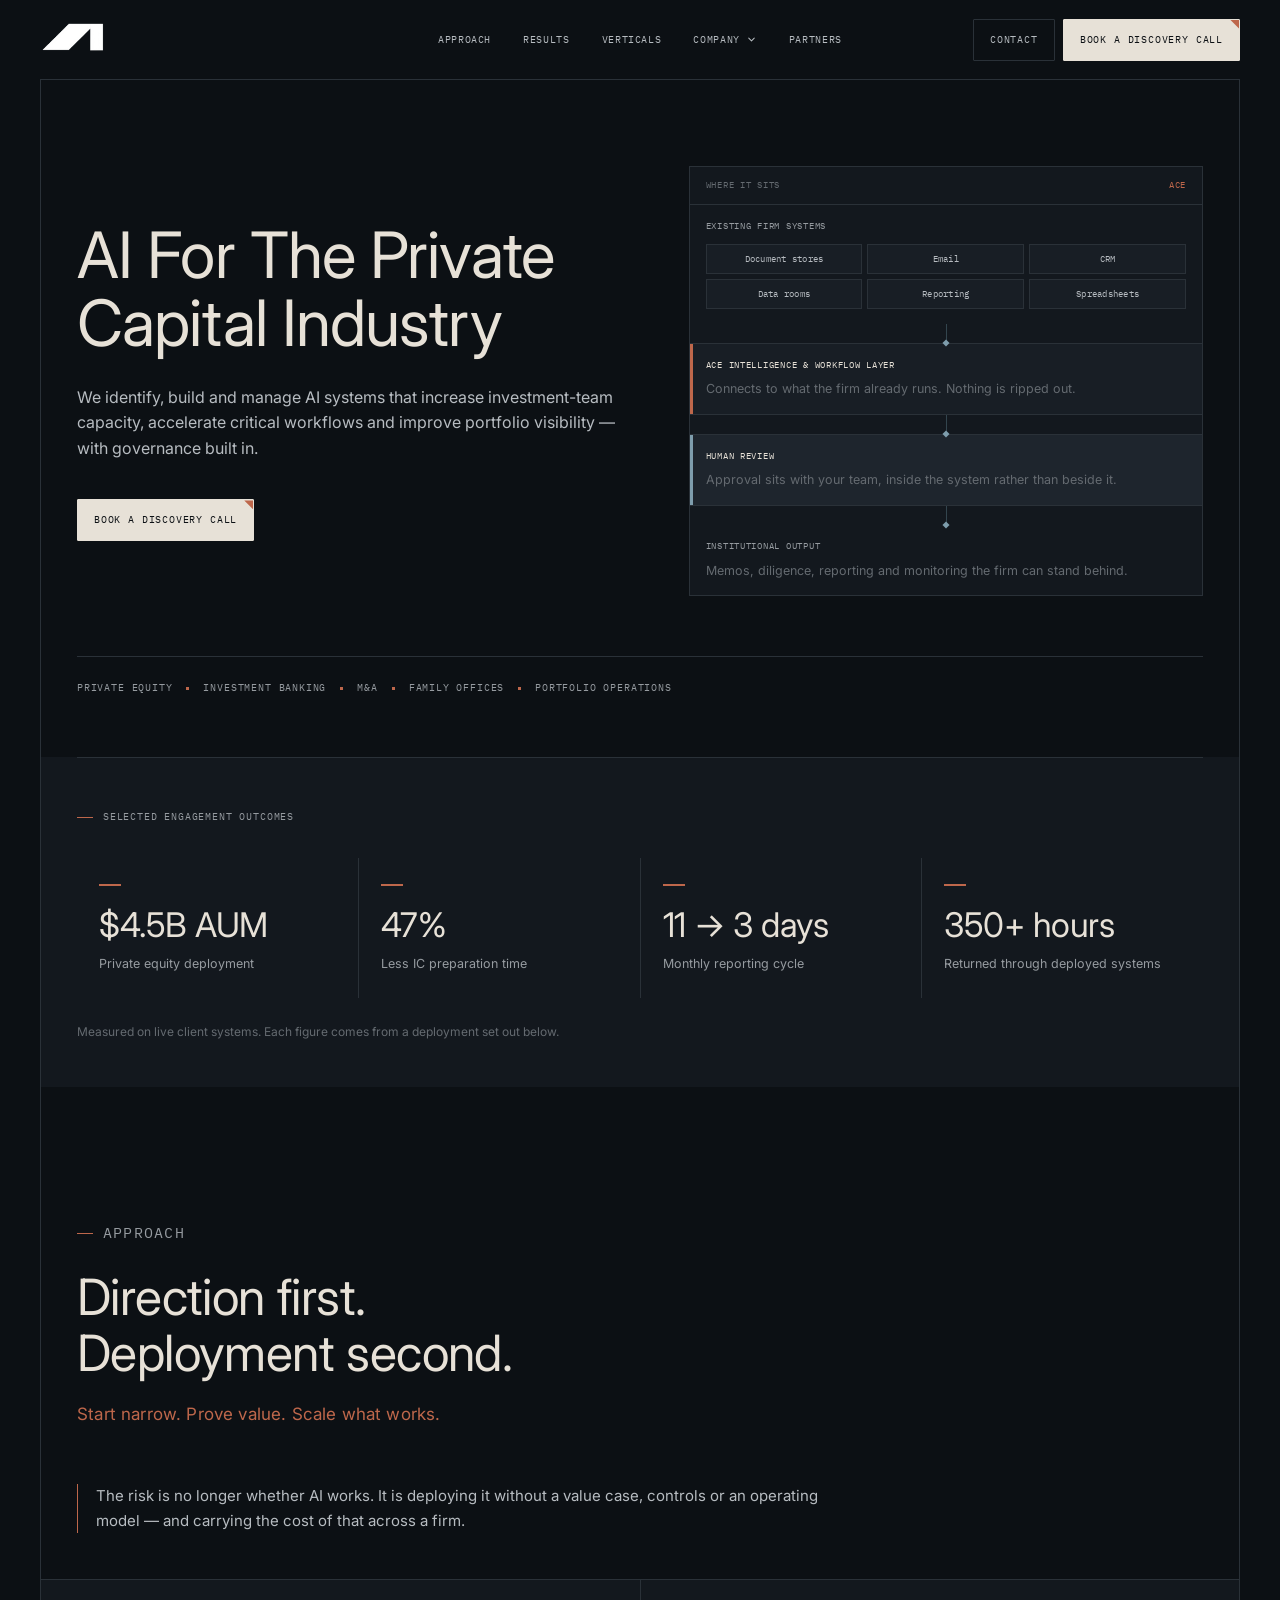
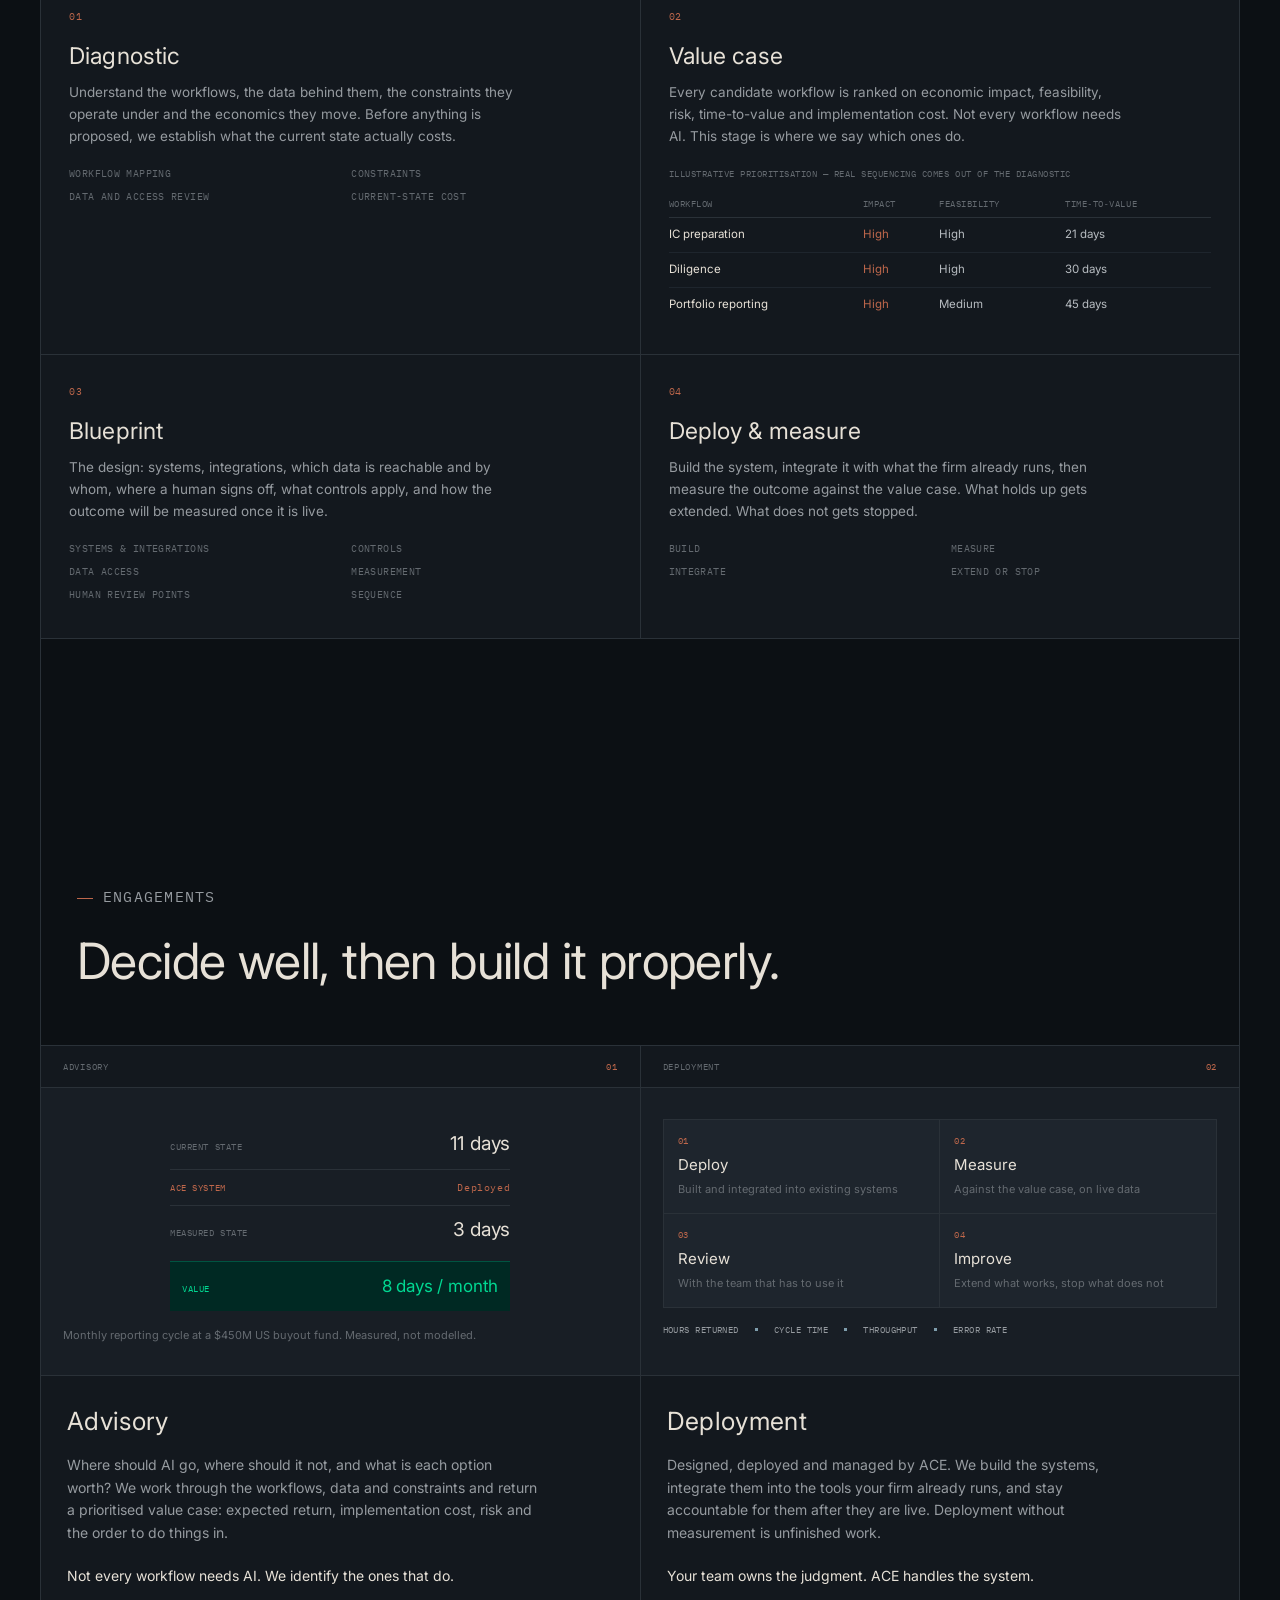
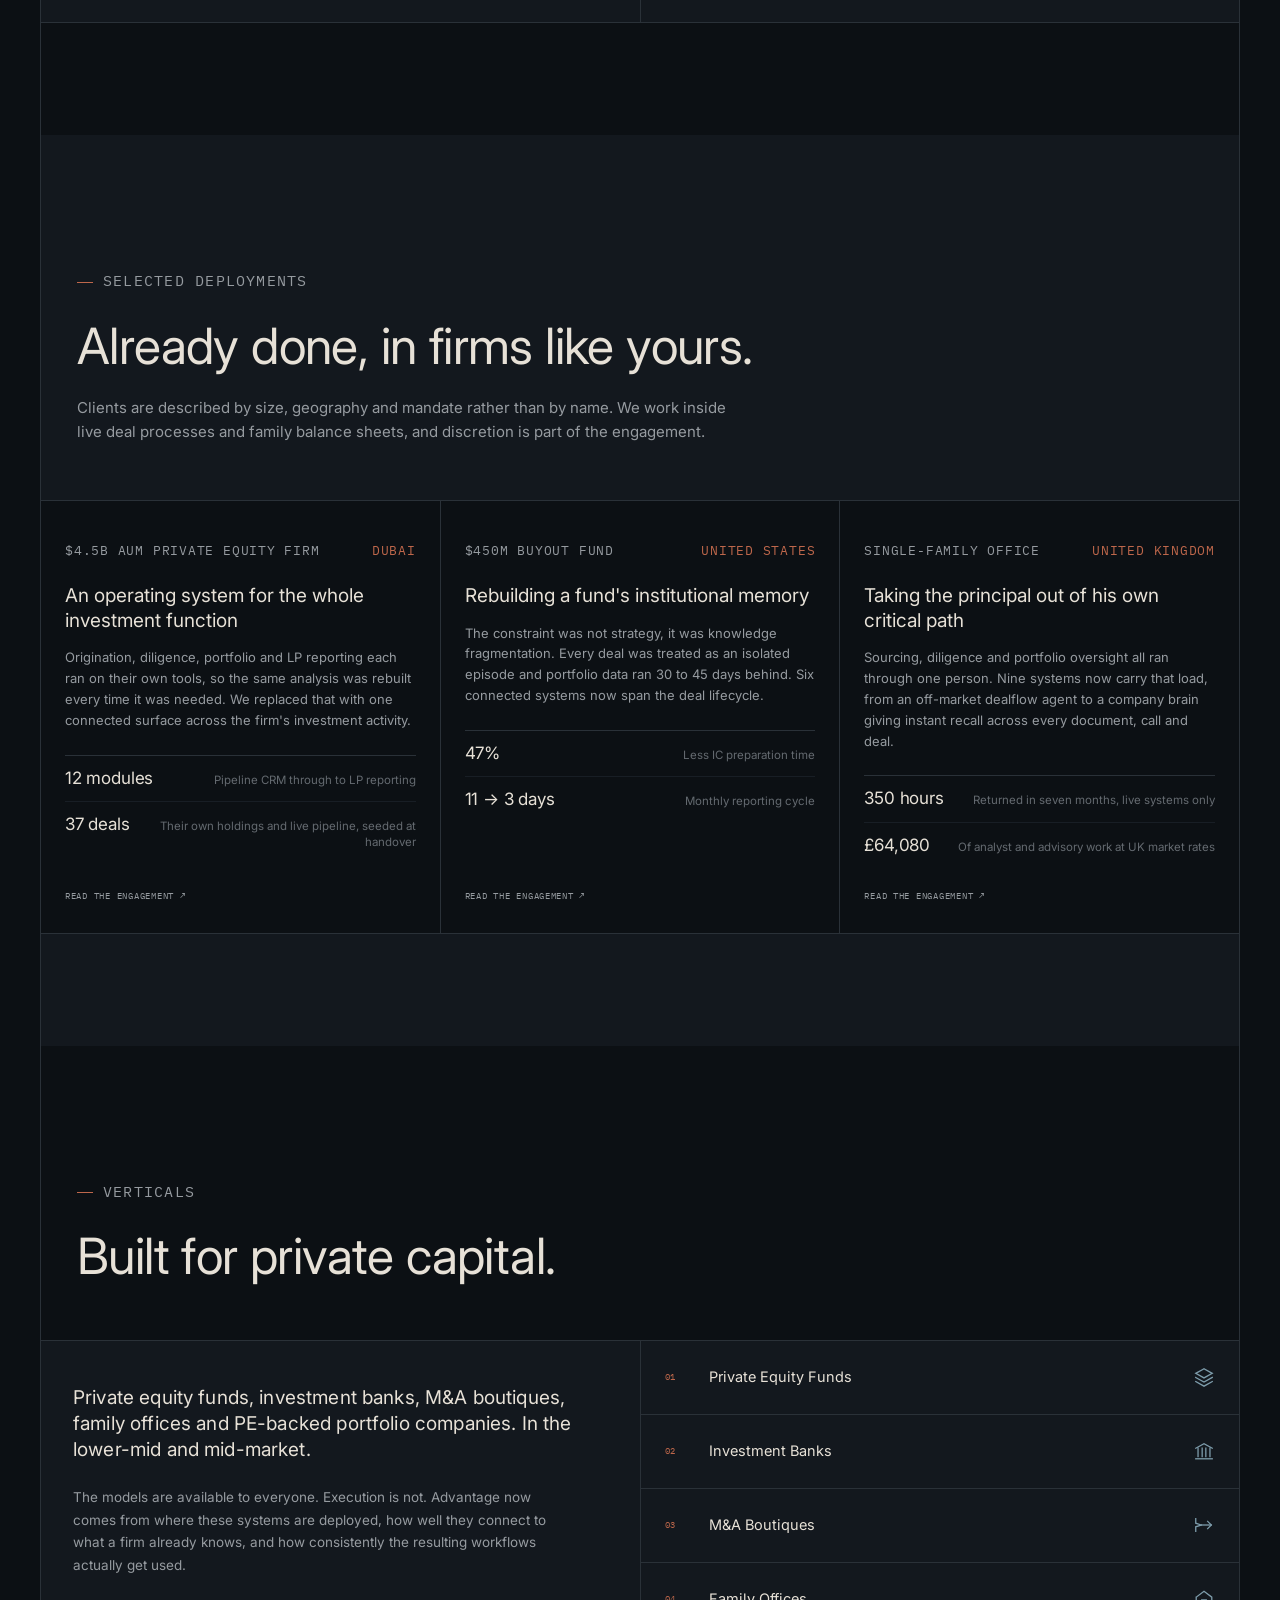
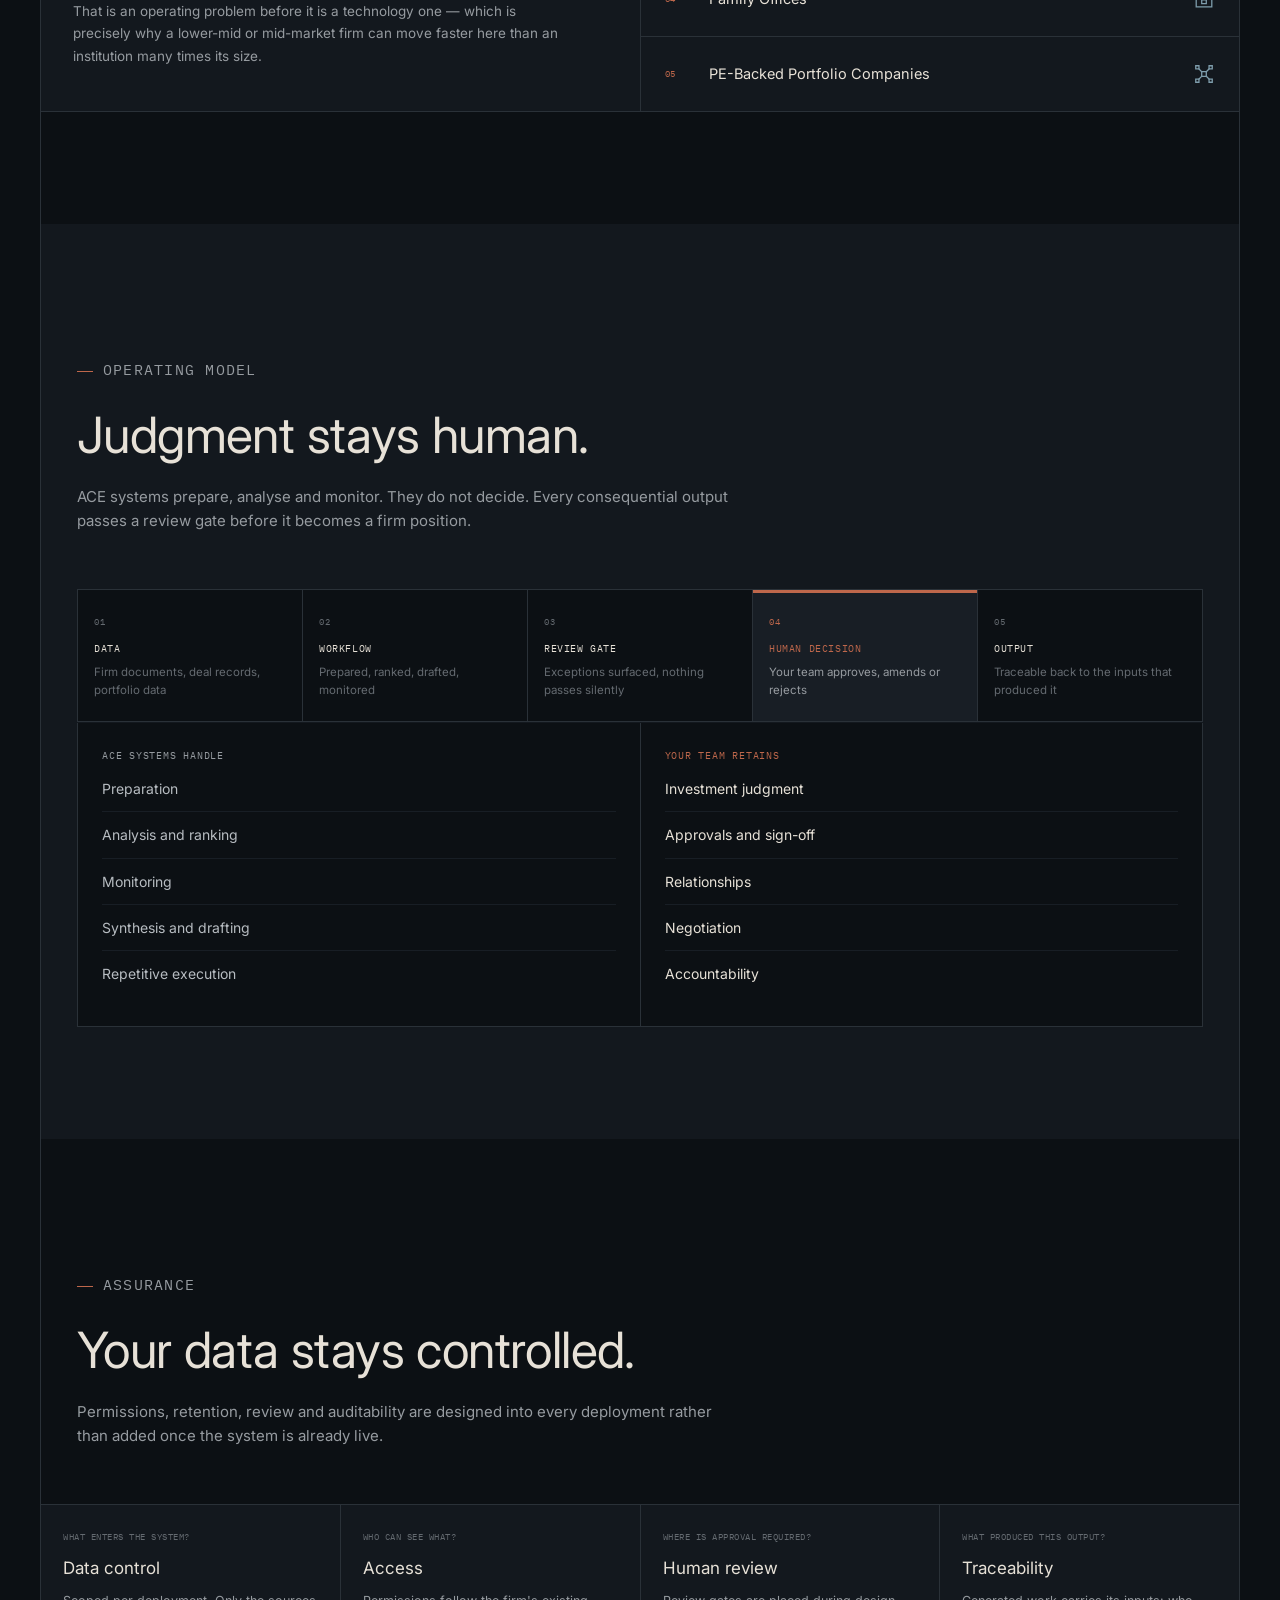
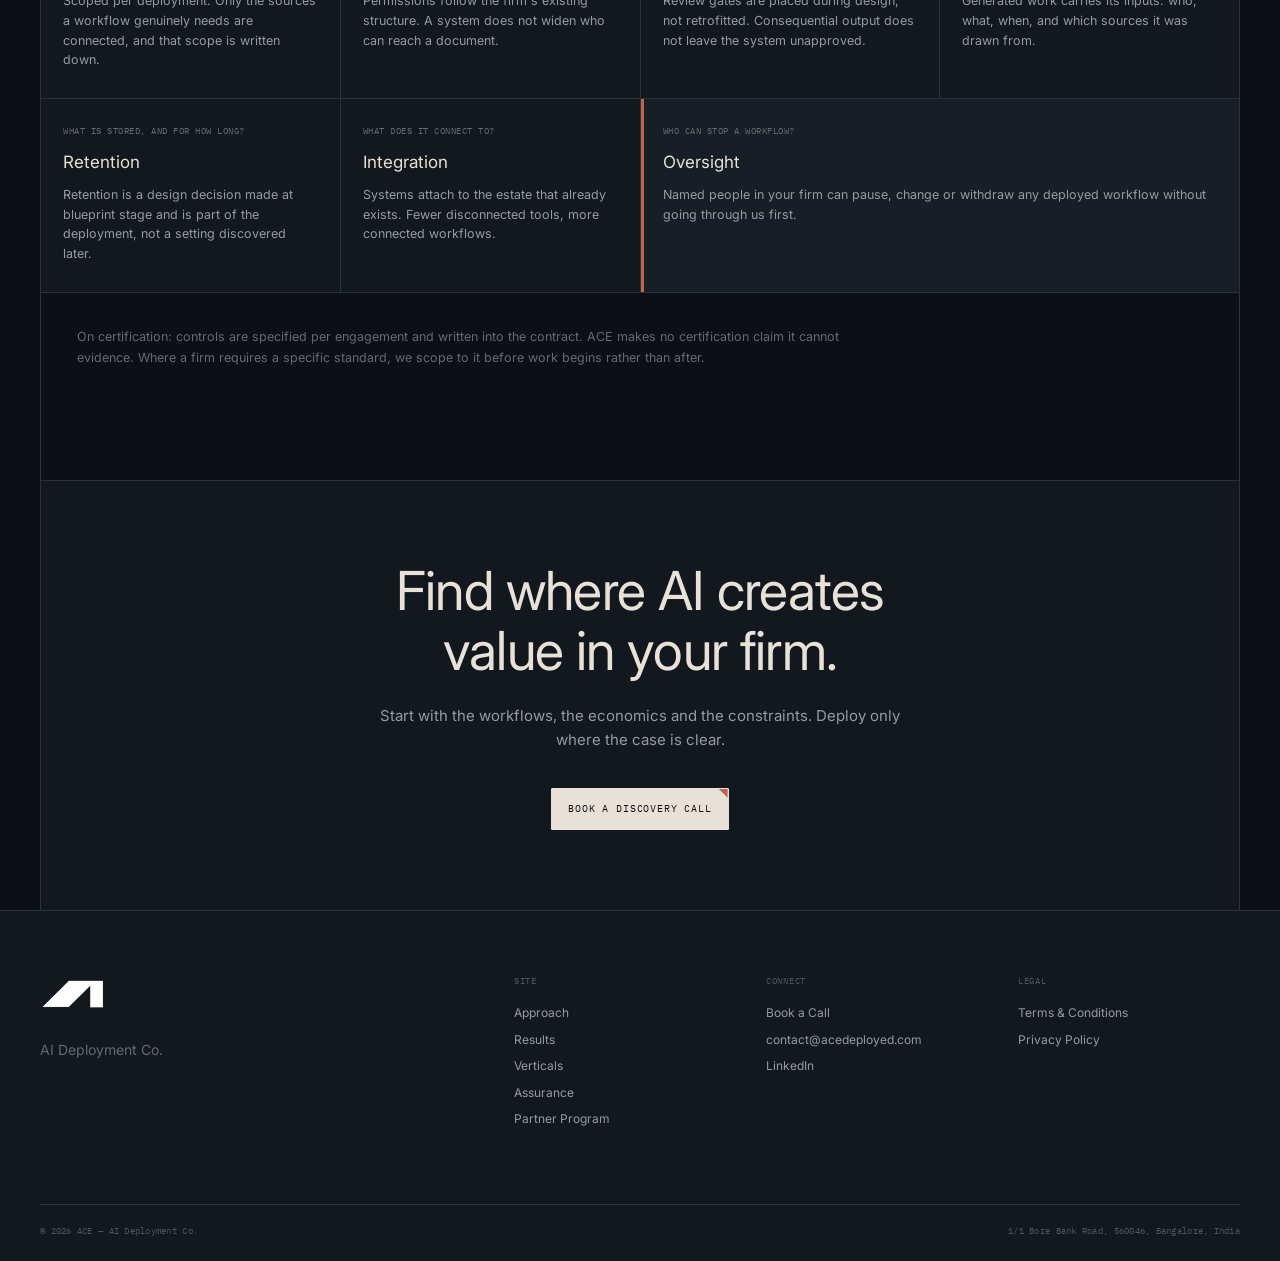
==== commit a8de1454: "Reposition the site on how the buyer actually thinks The audience is private-capital decision makers" ====
--- a/index.html
+++ b/index.html
@@ -2,8 +2,8 @@
 <html lang="en">
 <head>
   <meta charset="UTF-8"><meta name="viewport" content="width=device-width,initial-scale=1">
-  <meta name="theme-color" content="#0b0e12">
-  <meta name="description" content="AI advisory and deployment for private equity funds, investment banks, M&amp;A boutiques, family offices, and PE-backed portfolio companies.">
+  <meta name="theme-color" content="#0c1014">
+  <meta name="description" content="ACE identifies, builds and manages AI systems that increase investment-team capacity, accelerate critical workflows and improve portfolio visibility — with governance built in. For private equity, investment banking, M&amp;A, family offices and portfolio operations.">
   <link rel="canonical" href="https://ace-rebrand.vercel.app/">
   <link rel="icon" href="assets/favicon.png" sizes="any" type="image/png">
   <link rel="apple-touch-icon" href="assets/apple-touch-icon.png">
@@ -11,14 +11,14 @@
   <meta property="og:site_name" content="ACE">
   <meta property="og:url" content="https://ace-rebrand.vercel.app/">
   <meta property="og:title" content="ACE &mdash; AI For The Private Capital Industry">
-  <meta property="og:description" content="AI advisory and deployment for private equity funds, investment banks, M&amp;A boutiques, family offices, and PE-backed portfolio companies.">
+  <meta property="og:description" content="We identify, build and manage AI systems that increase investment-team capacity, accelerate critical workflows and improve portfolio visibility — with governance built in.">
   <meta property="og:image" content="https://ace-rebrand.vercel.app/assets/og-cover.png">
   <meta property="og:image:width" content="1200">
   <meta property="og:image:height" content="630">
   <meta property="og:image:alt" content="ACE — AI Deployment Co.">
   <meta name="twitter:card" content="summary_large_image">
   <meta name="twitter:title" content="ACE &mdash; AI For The Private Capital Industry">
-  <meta name="twitter:description" content="AI advisory and deployment for private equity funds, investment banks, M&amp;A boutiques, family offices, and PE-backed portfolio companies.">
+  <meta name="twitter:description" content="We identify, build and manage AI systems that increase investment-team capacity, accelerate critical workflows and improve portfolio visibility — with governance built in.">
   <meta name="twitter:image" content="https://ace-rebrand.vercel.app/assets/og-cover.png">
   <title>ACE — AI Deployment Co.</title>
   <link rel="preconnect" href="https://fonts.googleapis.com"><link rel="preconnect" href="https://fonts.gstatic.com" crossorigin>
@@ -30,7 +30,8 @@
   <header class="site-header shell">
     <a class="brand" href="#top" aria-label="ACE home"><img src="assets/ace-white-logomark.png" alt=""></a>
     <nav class="desktop-nav" aria-label="Primary navigation">
-      <a href="#services">Services</a>
+      <a href="#method">Approach</a>
+      <a href="#results">Results</a>
       <a href="#verticals">Verticals</a>
       <div class="nav-group">
         <a class="nav-trigger" href="company">Company <svg viewBox="0 0 24 24" fill="none" stroke="currentColor" stroke-width="2.2" stroke-linecap="round" stroke-linejoin="round" aria-hidden="true"><path d="m6 9 6 6 6-6"/></svg></a>
@@ -44,77 +45,277 @@
     </nav>
     <div class="header-actions">
       <a class="button button-outline header-secondary" href="mailto:contact@acedeployed.com">Contact</a>
-      <a class="button button-primary header-cta" href="https://cal.com/acedeployed/ace-discovery">Book a Discovery Call <span aria-hidden="true">&#8599;</span></a>
+      <a class="button button-primary header-cta" href="https://cal.com/acedeployed/ace-discovery">Book a Discovery Call</a>
       <button class="menu-button" type="button" aria-expanded="false" aria-controls="mobile-menu"><span class="sr-only">Open menu</span><i></i><i></i></button>
     </div>
     <div class="mobile-menu" id="mobile-menu" hidden>
       <nav aria-label="Mobile navigation">
-        <a href="#services"><span>01</span>Services</a>
-        <a href="#verticals"><span>02</span>Verticals</a>
-        <a href="company#case-studies"><span>03</span>Case Studies</a>
-        <a href="company#our-team"><span>04</span>Our Team</a>
+        <a href="#method"><span>01</span>Approach</a>
+        <a href="#results"><span>02</span>Results</a>
+        <a href="#verticals"><span>03</span>Verticals</a>
+        <a href="company#case-studies"><span>04</span>Case Studies</a>
         <a href="company#our-story"><span>05</span>Our Story</a>
         <a href="partners"><span>06</span>Partners</a>
       </nav>
-      <a class="button button-primary" href="https://cal.com/acedeployed/ace-discovery">Book a Discovery Call <span aria-hidden="true">&#8599;</span></a>
+      <a class="button button-primary" href="https://cal.com/acedeployed/ace-discovery">Book a Discovery Call</a>
     </div>
   </header>
 
   <main id="main">
+
+    <!-- 1 — Relevance. Who this is for, what it changes, and that it is governed. -->
     <section class="hero shell" id="top">
       <div class="hero-copy">
         <h1>AI For The Private Capital Industry</h1>
-        <p>AI Advisory &amp; Deployment For Private Equity Funds, Investment Banks, M&amp;A Boutiques, Family Offices, and PE-Backed Portfolio Companies.</p>
-        <div class="hero-actions"><a class="button button-primary" href="https://cal.com/acedeployed/ace-discovery">Contact Us <span aria-hidden="true">&#8599;</span></a></div>
-      </div>
-      <div class="stage-rail" aria-hidden="true">
-        <article class="stage"><div class="stage-head"><svg class="stage-icon" viewBox="0 0 24 24" aria-hidden="true"><path d="M4 8V4h4M16 4h4v4M20 16v4h-4M8 20H4v-4"/><path d="M4 12h16"/></svg><span>Diagnostic</span><svg class="stage-caret" viewBox="0 0 8 8" aria-hidden="true"><path d="M1 .5 7 4 1 7.5Z"/></svg></div><div class="stage-box"><i class="scan"></i><div class="diag"><div class="matrix"><i></i><i></i><i></i><i></i><i></i><i></i><i></i><i></i><i></i><i></i><i></i><i></i><i></i><i></i><i></i><i></i><i></i><i></i><i></i><i></i><i></i><i></i><i></i><i></i><i></i><i></i><i></i><i></i><i></i><i></i><i></i><i></i><i></i><i></i><i></i><i></i><i></i><i></i><i></i><i></i><i></i><i></i><i></i><i></i><i></i><i></i><i></i><i></i><i></i><i></i><i></i><i></i><i></i><i></i><i></i><i></i><i></i><i></i><i></i><i></i><i></i><i></i><i></i><i></i><i></i><i></i><i></i><i></i><i></i><i></i><i></i><i></i><i></i><i></i><i></i><i></i><i></i><i></i><i></i><i></i><i></i><i></i><i></i><i></i><i></i><i></i><i></i><i></i><i></i><i></i><i></i><i></i><i></i><i></i><i></i><i></i></div><div class="stage-foot"><span>SURFACE MAPPED</span><b>148 PROCESSES</b></div></div></div></article>
-        <article class="stage"><div class="stage-head"><svg class="stage-icon" viewBox="0 0 24 24" aria-hidden="true"><path d="M3 12h7m0 0 5-6h6m-11 6 5 6h6"/><path d="M8.5 10.5h3v3h-3z"/></svg><span>AI Opportunity</span><svg class="stage-caret" viewBox="0 0 8 8" aria-hidden="true"><path d="M1 .5 7 4 1 7.5Z"/></svg></div><div class="stage-box"><div class="opp"><div class="opp-row"><i class="box"></i><em>SCREENING <u>41h</u></em><span>QUALIFIED</span></div><div class="opp-row is-pick"><i class="box"></i><em>DILIGENCE <u>112h</u></em><span>QUALIFIED</span></div><div class="opp-row"><i class="box"></i><em>LP REPORTING <u>28h</u></em><span>DEFERRED</span></div></div></div></article>
-        <article class="stage"><div class="stage-head"><svg class="stage-icon" viewBox="0 0 24 24" aria-hidden="true"><path d="M4 4h16v16H4z"/><path d="M4 10h16M10 4v16"/><path d="M14 14h4v4h-4z"/></svg><span>Blueprint</span><svg class="stage-caret" viewBox="0 0 8 8" aria-hidden="true"><path d="M1 .5 7 4 1 7.5Z"/></svg></div><div class="stage-box"><div class="plan"><div class="code-head"><i></i><span>blueprint.tf</span></div><pre class="code"><span><em>module</em> <b>"diligence"</b> {</span><span>  memory  = <u>firm.knowledge</u></span><span>  review  = <u>human.gate</u></span><span>  agents  = <b>4</b></span><span>}</span></pre><div class="code-foot"><span>PLAN</span><b>VALIDATED</b></div></div></div></article>
-        <article class="stage"><div class="stage-head"><svg class="stage-icon" viewBox="0 0 24 24" aria-hidden="true"><path d="M3 4h10v16H3z"/><path d="M3 9.5h10M3 15h10"/><path d="M16 12h5m-3-3 3 3-3 3"/></svg><span>Deployment</span><svg class="stage-caret" viewBox="0 0 8 8" aria-hidden="true"><path d="M1 .5 7 4 1 7.5Z"/></svg></div><div class="stage-box"><div class="ship"><div class="wave"><svg viewBox="0 0 400 44" preserveAspectRatio="none"><path d="M0 34H20V14H34V34H52V22H68V34H96V8H124V34H140V19H158V34H220V14H234V34H252V22H268V34H296V8H324V34H340V19H358V34H400"/></svg></div><div class="ship-row"><span>deal-agent</span><b class="chip"><span class="idle">PENDING</span><span class="live">RUNNING</span></b></div><div class="ship-row"><span>memory-layer</span><b class="chip"><span class="idle">PENDING</span><span class="live">RUNNING</span></b></div><div class="ship-row"><span>ic-drafter</span><b class="chip"><span class="idle">PENDING</span><span class="live">RUNNING</span></b></div></div></div></article>
-      </div>
-    </section>
-
+        <p class="hero-lede">We identify, build and manage AI systems that increase investment-team capacity, accelerate critical workflows and improve portfolio visibility — with governance built in.</p>
+        <div class="hero-actions"><a class="button button-primary" href="https://cal.com/acedeployed/ace-discovery">Book a Discovery Call</a></div>
+      </div>
+      <div class="layer" aria-hidden="true">
+        <p class="layer-cap"><span>Where it sits</span><b>ACE</b></p>
+        <div class="layer-band">
+          <span class="tag">Existing firm systems</span>
+          <div class="layer-tiles"><i>Document stores</i><i>Email</i><i>CRM</i><i>Data rooms</i><i>Reporting</i><i>Spreadsheets</i></div>
+        </div>
+        <div class="layer-link"></div>
+        <div class="layer-band is-ace">
+          <span class="tag">ACE intelligence &amp; workflow layer</span>
+          <p>Connects to what the firm already runs. Nothing is ripped out.</p>
+        </div>
+        <div class="layer-link"></div>
+        <div class="layer-band is-gate">
+          <span class="tag">Human review</span>
+          <p>Approval sits with your team, inside the system rather than beside it.</p>
+        </div>
+        <div class="layer-link"></div>
+        <div class="layer-band">
+          <span class="tag">Institutional output</span>
+          <p>Memos, diligence, reporting and monitoring the firm can stand behind.</p>
+        </div>
+      </div>
+      <p class="hero-strip">Private Equity <i></i> Investment Banking <i></i> M&amp;A <i></i> Family Offices <i></i> Portfolio Operations</p>
+    </section>
+
+    <!-- 2 — Proof, before any argument. -->
+    <section class="proof shell">
+      <div class="proof-inner reveal">
+        <p class="cap"><i></i>Selected engagement outcomes</p>
+        <div class="proof-grid">
+          <div><b>$4.5B AUM</b><span>Private equity deployment</span></div>
+          <div><b>47%</b><span>Less IC preparation time</span></div>
+          <div><b>11 &rarr; 3 days</b><span>Monthly reporting cycle</span></div>
+          <div><b>350+ hours</b><span>Returned through deployed systems</span></div>
+        </div>
+        <p class="proof-note">Measured on live client systems. Each figure comes from a deployment set out below.</p>
+      </div>
+    </section>
+
+    <!-- 3 — Method. How ACE decides what is worth building. -->
+    <section class="method section shell" id="method">
+      <div class="section-intro reveal">
+        <p class="cap"><i></i>Approach</p>
+        <h2>Direction first.<br>Deployment second.</h2>
+        <p class="strapline">Start narrow. Prove value. Scale what works.</p>
+      </div>
+      <p class="method-note reveal">The risk is no longer whether AI works. It is deploying it without a value case, controls or an operating model — and carrying the cost of that across a firm.</p>
+      <ol class="stages reveal">
+        <li>
+          <span class="n">01</span>
+          <h3>Diagnostic</h3>
+          <p>Understand the workflows, the data behind them, the constraints they operate under and the economics they move. Before anything is proposed, we establish what the current state actually costs.</p>
+          <ul><li>Workflow mapping</li><li>Data and access review</li><li>Constraints</li><li>Current-state cost</li></ul>
+        </li>
+        <li>
+          <span class="n">02</span>
+          <h3>Value case</h3>
+          <p>Every candidate workflow is ranked on economic impact, feasibility, risk, time-to-value and implementation cost. Not every workflow needs AI. This stage is where we say which ones do.</p>
+          <table class="value-table">
+            <caption>Illustrative prioritisation &mdash; real sequencing comes out of the diagnostic</caption>
+            <thead><tr><th>Workflow</th><th>Impact</th><th>Feasibility</th><th>Time&#8209;to&#8209;value</th></tr></thead>
+            <tbody>
+              <tr><td>IC preparation</td><td class="hi">High</td><td>High</td><td>21 days</td></tr>
+              <tr><td>Diligence</td><td class="hi">High</td><td>High</td><td>30 days</td></tr>
+              <tr><td>Portfolio reporting</td><td class="hi">High</td><td>Medium</td><td>45 days</td></tr>
+            </tbody>
+          </table>
+        </li>
+        <li>
+          <span class="n">03</span>
+          <h3>Blueprint</h3>
+          <p>The design: systems, integrations, which data is reachable and by whom, where a human signs off, what controls apply, and how the outcome will be measured once it is live.</p>
+          <ul><li>Systems &amp; integrations</li><li>Data access</li><li>Human review points</li><li>Controls</li><li>Measurement</li><li>Sequence</li></ul>
+        </li>
+        <li>
+          <span class="n">04</span>
+          <h3>Deploy &amp; measure</h3>
+          <p>Build the system, integrate it with what the firm already runs, then measure the outcome against the value case. What holds up gets extended. What does not gets stopped.</p>
+          <ul><li>Build</li><li>Integrate</li><li>Measure</li><li>Extend or stop</li></ul>
+        </li>
+      </ol>
+    </section>
+
+    <!-- 4 — The two engagements. Advisory removes wasted spend; Deployment removes execution burden. -->
     <section class="services section shell" id="services">
-      <div class="section-intro reveal"><h2>Direction first.<br>Deployment second.</h2></div>
+      <div class="section-intro reveal">
+        <p class="cap"><i></i>Engagements</p>
+        <h2>Decide well, then build it properly.</h2>
+      </div>
       <div class="service-grid">
         <article class="service-card reveal">
-          <div class="card-topline"><span>01 / ADVISORY</span></div>
-          <div class="card-diagram advisory-diagram" aria-hidden="true"><span class="diagram-label label-a">TOOLS</span><span class="diagram-label label-b">GOVERNANCE</span><span class="diagram-label label-c">OPPORTUNITY</span><i class="ring ring-a"></i><i class="ring ring-b"></i><i class="ring ring-c"></i><i class="orbit"><b></b></i><b class="core">ACE</b></div>
-          <div class="card-copy"><h3>Advisory</h3><p>We advise on tooling, governance and AI opportunity. No more second-guessing models or burning through your token limits. Frontier AI technology is useless without the right direction.</p></div>
+          <div class="card-topline"><span>ADVISORY</span><b>01</b></div>
+          <div class="card-diagram" aria-hidden="true">
+            <div class="vcase">
+              <div class="vcase-row"><span>Current state</span><b>11 days</b></div>
+              <div class="vcase-row is-ace"><span>ACE system</span><b>Deployed</b></div>
+              <div class="vcase-row"><span>Measured state</span><b>3 days</b></div>
+              <div class="vcase-row is-value"><span>Value</span><b>8 days / month</b></div>
+            </div>
+            <p class="vcase-foot">Monthly reporting cycle at a $450M US buyout fund. Measured, not modelled.</p>
+          </div>
+          <div class="card-copy">
+            <h3>Advisory</h3>
+            <p>Where should AI go, where should it not, and what is each option worth? We work through the workflows, data and constraints and return a prioritised value case: expected return, implementation cost, risk and the order to do things in.</p>
+            <p class="pull">Not every workflow needs AI. We identify the ones that do.</p>
+          </div>
         </article>
         <article class="service-card reveal">
-          <div class="card-topline"><span>02 / DEPLOYMENT</span></div>
-          <div class="card-diagram deployment-diagram" aria-hidden="true"><div class="deploy-row"><span>FIRM KNOWLEDGE</span><i></i><b>INGESTED</b></div><div class="deploy-row"><span>AGENTIC WORKFLOWS</span><i></i><b>MANAGED</b></div><div class="deploy-row"><span>AI AGENTS</span><i></i><b>DEPLOYED</b></div><div class="deploy-log"><span>ACE://deploy</span><span>3/3 systems operational</span></div></div>
-          <div class="card-copy"><h3>Deployment</h3><p>We deploy AI agents, agentic workflows and knowledge layers into your organisation. Fully built and managed for you while maintaining industry-standard security. Let the pros build your AI advantage.</p></div>
-        </article>
-      </div>
-    </section>
-
+          <div class="card-topline"><span>DEPLOYMENT</span><b>02</b></div>
+          <div class="card-diagram" aria-hidden="true">
+            <div class="loop">
+              <div><span class="s">01</span><span class="t">Deploy</span><span class="m">Built and integrated into existing systems</span></div>
+              <div><span class="s">02</span><span class="t">Measure</span><span class="m">Against the value case, on live data</span></div>
+              <div><span class="s">03</span><span class="t">Review</span><span class="m">With the team that has to use it</span></div>
+              <div><span class="s">04</span><span class="t">Improve</span><span class="m">Extend what works, stop what does not</span></div>
+            </div>
+            <p class="loop-foot"><span>Hours returned</span><i></i><span>Cycle time</span><i></i><span>Throughput</span><i></i><span>Error rate</span></p>
+          </div>
+          <div class="card-copy">
+            <h3>Deployment</h3>
+            <p>Designed, deployed and managed by ACE. We build the systems, integrate them into the tools your firm already runs, and stay accountable for them after they are live. Deployment without measurement is unfinished work.</p>
+            <p class="pull">Your team owns the judgment. ACE handles the system.</p>
+          </div>
+        </article>
+      </div>
+    </section>
+
+    <!-- 5 — Evidence in detail. -->
+    <section class="deployments section shell" id="results">
+      <div class="section-intro reveal">
+        <p class="cap"><i></i>Selected deployments</p>
+        <h2>Already done, in firms like yours.</h2>
+        <p>Clients are described by size, geography and mandate rather than by name. We work inside live deal processes and family balance sheets, and discretion is part of the engagement.</p>
+      </div>
+      <div class="dep-grid">
+        <article class="dep reveal">
+          <p class="dep-tag"><span>$4.5B AUM Private Equity Firm</span><b>Dubai</b></p>
+          <h3>An operating system for the whole investment function</h3>
+          <p>Origination, diligence, portfolio and LP reporting each ran on their own tools, so the same analysis was rebuilt every time it was needed. We replaced that with one connected surface across the firm's investment activity.</p>
+          <ul class="dep-figures">
+            <li><b>12 modules</b><span>Pipeline CRM through to LP reporting</span></li>
+            <li><b>37 deals</b><span>Their own holdings and live pipeline, seeded at handover</span></li>
+          </ul>
+          <a class="dep-more" href="company#case-studies">Read the engagement &#8599;</a>
+        </article>
+        <article class="dep reveal">
+          <p class="dep-tag"><span>$450M Buyout Fund</span><b>United States</b></p>
+          <h3>Rebuilding a fund's institutional memory</h3>
+          <p>The constraint was not strategy, it was knowledge fragmentation. Every deal was treated as an isolated episode and portfolio data ran 30 to 45 days behind. Six connected systems now span the deal lifecycle.</p>
+          <ul class="dep-figures">
+            <li><b>47%</b><span>Less IC preparation time</span></li>
+            <li><b>11 &rarr; 3 days</b><span>Monthly reporting cycle</span></li>
+          </ul>
+          <a class="dep-more" href="company#case-studies">Read the engagement &#8599;</a>
+        </article>
+        <article class="dep reveal">
+          <p class="dep-tag"><span>Single-Family Office</span><b>United Kingdom</b></p>
+          <h3>Taking the principal out of his own critical path</h3>
+          <p>Sourcing, diligence and portfolio oversight all ran through one person. Nine systems now carry that load, from an off-market dealflow agent to a company brain giving instant recall across every document, call and deal.</p>
+          <ul class="dep-figures">
+            <li><b>350 hours</b><span>Returned in seven months, live systems only</span></li>
+            <li><b>&pound;64,080</b><span>Of analyst and advisory work at UK market rates</span></li>
+          </ul>
+          <a class="dep-more" href="company#case-studies">Read the engagement &#8599;</a>
+        </article>
+      </div>
+    </section>
+
+    <!-- 6 — Who this is built for. -->
     <section class="verticals section shell" id="verticals">
-      <div class="section-intro reveal"><h2>Built for private capital.</h2></div>
+      <div class="section-intro reveal">
+        <p class="cap"><i></i>Verticals</p>
+        <h2>Built for private capital.</h2>
+      </div>
       <div class="verticals-layout">
-        <div class="verticals-copy reveal"><p class="lead">Private equity funds, investment banks, M&amp;A boutiques, family offices and PE-backed portfolio companies. In the lower-mid and mid-market.</p><p>A unique opportunity exists today where private capital firms can create asymmetric upside using frontier technology — without frontier level costs. This arbitrage of operational and technological breakthrough paves the way for record-breaking growth, creating new market leaders and setting higher industry standards.</p></div>
-        <ol class="vertical-list reveal"><li><span>01</span><b>Private Equity Funds</b><svg class="vert-icon" viewBox="0 0 24 24" aria-hidden="true"><path pathLength="1" d="M12 3 21 8l-9 5-9-5 9-5Z"/><path pathLength="1" d="m3 12.5 9 5 9-5"/><path pathLength="1" d="m3 17 9 5 9-5"/></svg></li><li><span>02</span><b>Investment Banks</b><svg class="vert-icon" viewBox="0 0 24 24" aria-hidden="true"><path pathLength="1" d="M3 9 12 4l9 5"/><path pathLength="1" d="M5.5 9v9M10 9v9M14 9v9M18.5 9v9"/><path pathLength="1" d="M3 20.5h18"/></svg></li><li><span>03</span><b>M&amp;A Boutiques</b><svg class="vert-icon" viewBox="0 0 24 24" aria-hidden="true"><path pathLength="1" d="M3 5v5l6 2M3 19v-5l6-2"/><path pathLength="1" d="M9 12h11"/><path pathLength="1" d="m16 8 4 4-4 4"/></svg></li><li><span>04</span><b>Family Offices</b><svg class="vert-icon" viewBox="0 0 24 24" aria-hidden="true"><path pathLength="1" d="M3.5 10 12 3.5 20.5 10v10.5h-17V10Z"/><path pathLength="1" d="M9.5 13h5v4h-5z"/></svg></li><li><span>05</span><b>PE-Backed Portfolio Companies</b><svg class="vert-icon" viewBox="0 0 24 24" aria-hidden="true"><path pathLength="1" d="M9.5 9.5h5v5h-5z"/><path pathLength="1" d="M3 3h3.5v3.5H3zM17.5 3H21v3.5h-3.5zM3 17.5h3.5V21H3zM17.5 17.5H21V21h-3.5z"/><path pathLength="1" d="m6.5 6.5 3 3m8-3-3 3m3 8-3-3m-8 3 3-3"/></svg></li></ol>
-      </div>
-    </section>
-
-    <section class="security section shell" id="security">
-      <div class="section-intro reveal"><h2>Controls belong inside the system.</h2></div>
-      <div class="security-console reveal">
-        <svg class="console-trace" viewBox="0 0 100 100" preserveAspectRatio="none" aria-hidden="true"><rect x="0" y="0" width="100" height="100" pathLength="100"/></svg>
-        <div class="console-head"><span>ACE ASSURANCE LAYER</span><span>CONTROL PLANE / 01</span></div>
-        <div class="assurance-grid"><article><h3>Data handling</h3><p>Structured around how firm information is accessed, processed and retained.</p></article><article><h3>Access control</h3><p>Designed to place permissions and oversight around deployed workflows.</p></article><article><h3>Retention</h3><p>Managed as part of the deployment layer, not added after the system is live.</p></article></div>
-        <div class="console-foot"><span>GDPR / READY</span><span>CCPA / READY</span><span>ACE://assurance</span></div>
-      </div>
-    </section>
-
-    <section class="cta-section shell reveal"><h2>Build your AI advantage.</h2><a class="button button-primary" href="https://cal.com/acedeployed/ace-discovery">Book a discovery call <span aria-hidden="true">↗</span></a></section>
+        <div class="verticals-copy reveal">
+          <p class="lead">Private equity funds, investment banks, M&amp;A boutiques, family offices and PE-backed portfolio companies. In the lower-mid and mid-market.</p>
+          <p>The models are available to everyone. Execution is not. Advantage now comes from where these systems are deployed, how well they connect to what a firm already knows, and how consistently the resulting workflows actually get used.</p>
+          <p>That is an operating problem before it is a technology one — which is precisely why a lower-mid or mid-market firm can move faster here than an institution many times its size.</p>
+        </div>
+        <ol class="vertical-list reveal">
+          <li><span>01</span><b>Private Equity Funds</b><svg class="vert-icon" viewBox="0 0 24 24" aria-hidden="true"><path pathLength="1" d="M12 3 21 8l-9 5-9-5 9-5Z"/><path pathLength="1" d="m3 12.5 9 5 9-5"/><path pathLength="1" d="m3 17 9 5 9-5"/></svg></li>
+          <li><span>02</span><b>Investment Banks</b><svg class="vert-icon" viewBox="0 0 24 24" aria-hidden="true"><path pathLength="1" d="M3 9 12 4l9 5"/><path pathLength="1" d="M5.5 9v9M10 9v9M14 9v9M18.5 9v9"/><path pathLength="1" d="M3 20.5h18"/></svg></li>
+          <li><span>03</span><b>M&amp;A Boutiques</b><svg class="vert-icon" viewBox="0 0 24 24" aria-hidden="true"><path pathLength="1" d="M3 5v5l6 2M3 19v-5l6-2"/><path pathLength="1" d="M9 12h11"/><path pathLength="1" d="m16 8 4 4-4 4"/></svg></li>
+          <li><span>04</span><b>Family Offices</b><svg class="vert-icon" viewBox="0 0 24 24" aria-hidden="true"><path pathLength="1" d="M3.5 10 12 3.5 20.5 10v10.5h-17V10Z"/><path pathLength="1" d="M9.5 13h5v4h-5z"/></svg></li>
+          <li><span>05</span><b>PE-Backed Portfolio Companies</b><svg class="vert-icon" viewBox="0 0 24 24" aria-hidden="true"><path pathLength="1" d="M9.5 9.5h5v5h-5z"/><path pathLength="1" d="M3 3h3.5v3.5H3zM17.5 3H21v3.5h-3.5zM3 17.5h3.5V21H3zM17.5 17.5H21V21h-3.5z"/><path pathLength="1" d="m6.5 6.5 3 3m8-3-3 3m3 8-3-3m-8 3 3-3"/></svg></li>
+        </ol>
+      </div>
+    </section>
+
+    <!-- 7 — Control. Where the machine stops and the firm decides. -->
+    <section class="human section shell">
+      <div class="section-intro reveal">
+        <p class="cap"><i></i>Operating model</p>
+        <h2>Judgment stays human.</h2>
+        <p>ACE systems prepare, analyse and monitor. They do not decide. Every consequential output passes a review gate before it becomes a firm position.</p>
+      </div>
+      <div class="gate reveal" aria-hidden="true">
+        <div><span class="g-n">01</span><span class="g-t">Data</span><span class="g-d">Firm documents, deal records, portfolio data</span></div>
+        <div><span class="g-n">02</span><span class="g-t">Workflow</span><span class="g-d">Prepared, ranked, drafted, monitored</span></div>
+        <div><span class="g-n">03</span><span class="g-t">Review gate</span><span class="g-d">Exceptions surfaced, nothing passes silently</span></div>
+        <div class="is-human"><span class="g-n">04</span><span class="g-t">Human decision</span><span class="g-d">Your team approves, amends or rejects</span></div>
+        <div><span class="g-n">05</span><span class="g-t">Output</span><span class="g-d">Traceable back to the inputs that produced it</span></div>
+      </div>
+      <div class="split reveal">
+        <section>
+          <h3>ACE systems handle</h3>
+          <ul><li>Preparation</li><li>Analysis and ranking</li><li>Monitoring</li><li>Synthesis and drafting</li><li>Repetitive execution</li></ul>
+        </section>
+        <section>
+          <h3>Your team retains</h3>
+          <ul><li>Investment judgment</li><li>Approvals and sign-off</li><li>Relationships</li><li>Negotiation</li><li>Accountability</li></ul>
+        </section>
+      </div>
+    </section>
+
+    <!-- 8 — Assurance. Control stated in plain language, claims kept honest. -->
+    <section class="assurance section shell" id="security">
+      <div class="section-intro reveal">
+        <p class="cap"><i></i>Assurance</p>
+        <h2>Your data stays controlled.</h2>
+        <p>Permissions, retention, review and auditability are designed into every deployment rather than added once the system is already live.</p>
+      </div>
+      <div class="control-grid reveal">
+        <article><span class="q">What enters the system?</span><h3>Data control</h3><p>Scoped per deployment. Only the sources a workflow genuinely needs are connected, and that scope is written down.</p></article>
+        <article><span class="q">Who can see what?</span><h3>Access</h3><p>Permissions follow the firm's existing structure. A system does not widen who can reach a document.</p></article>
+        <article><span class="q">Where is approval required?</span><h3>Human review</h3><p>Review gates are placed during design, not retrofitted. Consequential output does not leave the system unapproved.</p></article>
+        <article><span class="q">What produced this output?</span><h3>Traceability</h3><p>Generated work carries its inputs: who, what, when, and which sources it was drawn from.</p></article>
+        <article><span class="q">What is stored, and for how long?</span><h3>Retention</h3><p>Retention is a design decision made at blueprint stage and is part of the deployment, not a setting discovered later.</p></article>
+        <article><span class="q">What does it connect to?</span><h3>Integration</h3><p>Systems attach to the estate that already exists. Fewer disconnected tools, more connected workflows.</p></article>
+        <article><span class="q">Who can stop a workflow?</span><h3>Oversight</h3><p>Named people in your firm can pause, change or withdraw any deployed workflow without going through us first.</p></article>
+      </div>
+      <p class="assurance-note">On certification: controls are specified per engagement and written into the contract. ACE makes no certification claim it cannot evidence. Where a firm requires a specific standard, we scope to it before work begins rather than after.</p>
+    </section>
+
+    <!-- 9 — A first conversation that is diagnostic, not a funnel entry. -->
+    <section class="cta-section shell reveal">
+      <h2>Find where AI creates value in your firm.</h2>
+      <p>Start with the workflows, the economics and the constraints. Deploy only where the case is clear.</p>
+      <a class="button button-primary" href="https://cal.com/acedeployed/ace-discovery">Book a Discovery Call</a>
+    </section>
   </main>
 
   <footer class="site-footer" id="company"><div class="footer-inner shell">
     <div class="footer-brand"><a class="brand" href="#top" aria-label="ACE home"><img src="assets/ace-white-logomark.png" alt=""></a><p>AI Deployment Co.</p></div>
-    <div class="footer-column"><p>Site</p><a href="#services">Services</a><a href="#verticals">Verticals</a><a href="#security">Security</a><a href="partners">Partner Program</a></div>
+    <div class="footer-column"><p>Site</p><a href="#method">Approach</a><a href="#results">Results</a><a href="#verticals">Verticals</a><a href="#security">Assurance</a><a href="partners">Partner Program</a></div>
     <div class="footer-column"><p>Connect</p><a href="https://cal.com/acedeployed/ace-discovery">Book a Call</a><a href="mailto:contact@acedeployed.com">contact@acedeployed.com</a><!-- TODO: swap for the ACE company LinkedIn page when Hamza supplies it. Currently the founder profile. --><a href="https://www.linkedin.com/in/hamzavc">LinkedIn</a></div>
     <div class="footer-column"><p>Legal</p><a href="terms">Terms &amp; Conditions</a><a href="privacy">Privacy Policy</a></div>
     <div class="footer-meta"><span>© 2026 ACE — AI Deployment Co.</span><span>1/1 Bore Bank Road, 560046, Bangalore, India</span></div>
--- a/styles.css
+++ b/styles.css
@@ -1,198 +1,352 @@
-:root{--void:#0b0e12;--carbon:#181a1d;--graphite:#1f2124;--slate:#303235;--fog:#5d5e61;--steel:#818284;--ash:#a3a4a5;--silver:#bababb;--bone:#dedede;--green:#00d892;--teal:#002923;--emerald:#005441;--violet:#c58aff;--mono:"IBM Plex Mono",ui-monospace,SFMono-Regular,Menlo,Consolas,monospace;--sans:"Inter",Helvetica,Arial,sans-serif;--shell:min(1200px,calc(100vw - 64px))}
-*{box-sizing:border-box}html{scroll-behavior:smooth;background:var(--void)}body{margin:0;overflow-x:clip;background:var(--void);color:var(--bone);font-family:var(--sans);font-size:14px;font-weight:400;line-height:1.38;-webkit-font-smoothing:antialiased}body.menu-open{overflow:hidden}a{color:inherit;text-decoration:none}button{color:inherit;font:inherit}img{display:block;max-width:100%}.shell{width:var(--shell);margin-inline:auto}.sr-only{position:absolute;width:1px;height:1px;padding:0;overflow:hidden;clip:rect(0,0,0,0);white-space:nowrap;border:0}.skip-link{position:fixed;top:12px;left:12px;z-index:100;padding:10px 14px;background:var(--green);color:var(--void);font-family:var(--mono);transform:translateY(-150%)}.skip-link:focus{transform:translateY(0)}:focus-visible{outline:1px solid var(--green);outline-offset:4px}
-.site-header{position:relative;z-index:20;display:grid;min-height:80px;grid-template-columns:1fr auto 1fr;align-items:center;border-bottom:1px solid var(--slate)}.brand{display:inline-flex;width:fit-content;align-items:center;justify-self:start}.brand img{width:70px;height:auto}.desktop-nav{display:flex;align-items:center;gap:32px;color:var(--silver);font-family:var(--mono);font-size:10px;letter-spacing:.064em;text-transform:uppercase}.desktop-nav a{padding:8px 0;transition:color 160ms linear}.desktop-nav a:hover{color:var(--green)}.header-actions{display:flex;justify-content:flex-end;gap:8px}.button{display:inline-flex;min-height:40px;width:fit-content;align-items:center;justify-content:space-between;gap:22px;padding:10px 14px;border:1px solid var(--slate);border-radius:1px;font-family:var(--mono);font-size:10px;line-height:1.6;letter-spacing:.064em;text-transform:uppercase;transition:background-color 160ms linear,border-color 160ms linear,color 160ms linear}.button-primary{border-color:var(--emerald);background:var(--teal);color:var(--green);box-shadow:inset 0 0 0 1px rgb(0 216 146 / 15%)}.button-primary:hover{border-color:var(--green);background:var(--emerald)}.button-outline{background:transparent;color:var(--silver)}.button-outline:hover{border-color:var(--ash);color:var(--bone)}.menu-button,.mobile-menu{display:none}.nav-group{position:relative}.nav-trigger{display:inline-flex;align-items:center;gap:6px}.nav-trigger svg{width:11px;height:11px;transition:transform 200ms linear}.nav-group:hover .nav-trigger svg,.nav-group:focus-within .nav-trigger svg{transform:rotate(180deg)}.nav-panel{position:absolute;z-index:50;top:100%;left:50%;padding-top:14px;visibility:hidden;opacity:0;transform:translateX(-50%);transition:opacity 160ms linear,visibility 160ms linear}.nav-group:hover .nav-panel,.nav-group:focus-within .nav-panel{visibility:visible;opacity:1}.nav-panel-inner{display:flex;min-width:196px;flex-direction:column;padding:5px;border:1px solid var(--slate);border-radius:1px;background:var(--carbon)}.nav-panel-inner a{padding:9px 11px;border-radius:1px;white-space:nowrap;transition:background-color 160ms linear,color 160ms linear}.nav-panel-inner a:hover{background:var(--graphite);color:var(--green)}
-.hero{position:relative;overflow:hidden;border-right:1px solid var(--slate);border-left:1px solid var(--slate)}.hero-copy{position:relative;z-index:1;width:100%;padding:84px 36px 0}.eyebrow{display:flex;align-items:center;gap:10px;margin:0 0 22px;color:var(--steel);font-family:var(--mono);font-size:10px;line-height:1.6;letter-spacing:.064em;text-transform:uppercase}.eyebrow>span{color:var(--green)}h1,h2,h3{font-weight:400}.hero h1{max-width:760px;margin:0;font-size:clamp(42px,6.1vw,74px);line-height:1.05;letter-spacing:-.012em}.hero-copy>p:not(.eyebrow){max-width:620px;margin:25px 0 0;color:var(--ash);font-size:14px}.hero-actions{display:flex;align-items:center;gap:25px;margin-top:28px}.text-link{color:var(--silver);font-family:var(--mono);font-size:10px;letter-spacing:.064em;text-transform:uppercase}.text-link:hover{color:var(--green)}
-.section{padding-block:128px;border-right:1px solid var(--slate);border-left:1px solid var(--slate)}.section-intro{padding:0 36px 64px}.section-intro h2{max-width:760px;margin:0;font-size:clamp(36px,4.2vw,52px);line-height:1.12;letter-spacing:-.01em}.service-grid{display:grid;grid-template-columns:1fr 1fr;border-top:1px solid var(--slate);border-bottom:1px solid var(--slate)}.service-card{min-width:0;background:var(--carbon);transition:background 180ms linear}.service-card:hover{background:var(--graphite)}.service-card+.service-card{border-left:1px solid var(--slate)}.card-topline,.console-head,.console-foot{display:flex;min-height:42px;align-items:center;justify-content:space-between;padding:0 20px;border-bottom:1px solid var(--slate);color:var(--steel);font-family:var(--mono);font-size:9px;letter-spacing:.064em}.card-diagram{position:relative;height:330px;overflow:hidden;border-bottom:1px solid var(--slate);background-image:radial-gradient(circle,rgb(129 130 132 / 25%) 1px,transparent 1px);background-size:16px 16px}.advisory-diagram .ring{position:absolute;top:50%;left:50%;border:1px solid var(--slate);border-radius:50%;transform:translate(-50%,-50%)}.ring-a{width:260px;height:260px}.ring-b{width:180px;height:180px}.ring-c{width:100px;height:100px;border-color:var(--emerald)!important}.core{position:absolute;top:50%;left:50%;display:grid;width:54px;height:54px;place-items:center;border:1px solid var(--green);background:var(--teal);color:var(--green);font-family:var(--mono);font-size:10px;font-weight:400;transform:translate(-50%,-50%)}.diagram-label{position:absolute;padding:5px 7px;border:1px solid var(--slate);background:var(--void);color:var(--ash);font-family:var(--mono);font-size:8px}.label-a{top:20%;left:20%}.label-b{top:48%;right:12%}.label-c{bottom:16%;left:27%}.deployment-diagram{display:flex;flex-direction:column;justify-content:center;padding:36px}.deploy-row{display:grid;min-height:56px;grid-template-columns:auto 1fr auto;gap:14px;align-items:center;border-bottom:1px solid var(--slate);color:var(--silver);font-family:var(--mono);font-size:9px}.deploy-row i{height:1px;background:repeating-linear-gradient(90deg,var(--fog) 0 4px,transparent 4px 8px)}.deploy-row b{color:var(--green);font-weight:400}.deploy-log{display:flex;justify-content:space-between;margin-top:24px;padding:11px;border:1px solid var(--emerald);background:var(--teal);color:var(--green);font-family:var(--mono);font-size:8px}.card-copy{min-height:240px;padding:32px 36px 42px}.card-copy h3{margin:0 0 20px;font-size:25px;line-height:1.28;letter-spacing:.02em}.card-copy p{max-width:460px;margin:0;color:var(--ash)}
-.verticals{border-top:1px solid transparent;background:var(--void)}.verticals-layout{display:grid;grid-template-columns:1fr 1fr;border-top:1px solid var(--slate);border-bottom:1px solid var(--slate)}.verticals-copy{padding:48px 36px;border-right:1px solid var(--slate);background:var(--carbon)}.verticals-copy p{max-width:500px;margin:0 0 26px;color:var(--ash)}.verticals-copy .lead{color:var(--bone);font-size:20px;line-height:1.3;letter-spacing:.014em}.vertical-list{margin:0;padding:0;list-style:none}.vertical-list li{display:grid;min-height:74px;grid-template-columns:46px 1fr auto;align-items:center;padding:0 24px;border-bottom:1px solid var(--slate)}.vertical-list li:last-child{border-bottom:0}.vertical-list span{color:var(--fog);font-family:var(--mono);font-size:9px}.vertical-list b{font-size:14px;font-weight:400}
-.security{background:var(--carbon)}.security-console{margin:0 36px;border:1px solid var(--slate);background:var(--void)}.console-head{color:var(--silver)}.assurance-grid{display:grid;grid-template-columns:repeat(3,1fr)}.assurance-grid article{min-height:156px;padding:30px 24px;border-right:1px solid var(--slate)}.assurance-grid article:last-child{border-right:0}.assurance-grid h3{margin:0 0 16px;font-size:20px;line-height:1.3}.assurance-grid p{margin:0;color:var(--ash)}.console-foot{border-top:1px solid var(--slate);border-bottom:0}.console-foot span:nth-child(-n+2){color:var(--green)}
-.cta-section{display:grid;min-height:430px;place-items:center;align-content:center;border:1px solid var(--slate);border-bottom:0;text-align:center;background-image:radial-gradient(circle,rgb(129 130 132 / 22%) 1px,transparent 1px);background-size:20px 20px}.cta-section .eyebrow{margin-bottom:22px}.cta-section h2{margin:0 0 36px;font-size:clamp(42px,5vw,65px);line-height:1.1}.site-footer{border-top:1px solid var(--slate);background:var(--carbon)}.footer-inner{display:grid;grid-template-columns:2fr repeat(3,1fr);gap:30px;padding-block:64px 24px}.footer-brand p{margin:18px 0 0;color:var(--steel)}.footer-column{display:flex;flex-direction:column;gap:10px}.footer-column p{margin:0 0 8px;color:var(--fog);font-family:var(--mono);font-size:9px;letter-spacing:.064em;text-transform:uppercase}.footer-column a{width:fit-content;color:var(--ash);font-size:12px}.footer-column a:hover{color:var(--green)}.footer-meta{display:flex;grid-column:1/-1;justify-content:space-between;margin-top:46px;padding-top:20px;border-top:1px solid var(--slate);color:var(--fog);font-family:var(--mono);font-size:9px;letter-spacing:.03em}
-.reveal{opacity:0;transform:translateY(14px);transition:opacity 700ms cubic-bezier(.2,.7,.2,1),transform 700ms cubic-bezier(.2,.7,.2,1)}.reveal.is-visible{opacity:1;transform:translateY(0)}
-
 /* ---------------------------------------------------------------------------
-   Hero stage rail — the ACE engagement sequence.
-
-   Four console panels: Diagnostic, AI Opportunity, Blueprint, Deployment.
-   Panel chrome, badge treatment, chip inset and the grey-to-green role split
-   are taken from the Oxide reference (Refero 57399d2f) and the four supplied
-   console captures. Code Violet appears once, inside the blueprint panel, as
-   a syntax accent only — never as a status colour.
-
-   The sequence autoplays once on load and holds its finished state. The only
-   repeating motion is the deployment trace, which is a data readout scrolling
-   past, not a pulse. Under prefers-reduced-motion every animation collapses
-   to its end state, so the finished composition is what a reduced-motion
-   visitor sees immediately.
+   ACE — visual system.
+
+   Built for private-capital decision makers, not for a technology audience.
+   The governing brief is "high upside, controlled downside": the interface
+   should read as a production system operated by people who understand the
+   economics, never as an experiment.
+
+   Colour discipline:
+   - Copper is the ACE signature. Marks, ordinals, rules, small accents. It is
+     deliberately kept to a small share of the visible interface.
+   - Blue-grey carries information: connectors, pathways, architecture.
+   - Green is semantic only. It appears where something genuinely means a
+     measured positive outcome, and nowhere else.
+   - The primary action is bone on dark. A red or amber CTA reads as a warning
+     to this audience.
+
+   Motion discipline: reveals only. No loops, no typing, no status flipping, no
+   scanning. Diagram connectors may draw once because that explains structure.
+   Figures, security statements and calls to action never animate — they are
+   facts, and facts should sit still.
 --------------------------------------------------------------------------- */
-.stage-rail{display:grid;grid-template-columns:repeat(4,1fr);gap:0 22px;padding:44px 36px 72px}
-.stage{position:relative;min-width:0;opacity:0;animation:stage-in 520ms cubic-bezier(.2,.7,.2,1) both}
-.stage:nth-child(1){animation-delay:120ms}
-.stage:nth-child(2){animation-delay:260ms}
-.stage:nth-child(3){animation-delay:400ms}
-.stage:nth-child(4){animation-delay:540ms}
-.stage+.stage::before,.stage+.stage::after{content:"";position:absolute;top:113px;left:-22px;width:22px;height:1px}
-.stage+.stage::before{background:var(--slate)}
-.stage+.stage::after{background:var(--green);transform:scaleX(0);transform-origin:left;animation:link-run 400ms linear both}
-.stage:nth-child(2)::after{animation-delay:1900ms}
-.stage:nth-child(3)::after{animation-delay:3500ms}
-.stage:nth-child(4)::after{animation-delay:5100ms}
-.stage-head{display:flex;align-items:center;gap:8px;height:25px;color:var(--steel);font-family:var(--mono);font-size:10px;letter-spacing:.064em;text-transform:uppercase;white-space:nowrap}
-.stage-head span{overflow:hidden;text-overflow:ellipsis}
-.stage-icon{flex:none;width:13px;height:13px;fill:none;stroke:var(--ash);stroke-width:1.4;stroke-linecap:square;stroke-linejoin:miter}
-.stage-caret{flex:none;width:6px;height:6px;fill:var(--fog)}
-.stage-box{position:relative;height:176px;overflow:hidden;border:1px solid var(--slate);background:var(--carbon)}
-.scan{position:absolute;z-index:2;top:0;left:0;width:100%;height:1px;background:var(--green);opacity:0;animation:scan-down 1400ms cubic-bezier(.4,0,.6,1) 700ms both}
-
-/* Stage 1 — diagnostic. Allocation matrix wiping in under a scan line. */
-.diag{display:flex;height:100%;flex-direction:column;padding:12px}
-.matrix{display:grid;flex:1;min-height:0;overflow:hidden;align-content:start;gap:3px;grid-template-columns:repeat(12,1fr);animation:wipe-x 1200ms cubic-bezier(.35,0,.25,1) 700ms both}
-.matrix i{height:10px;border:1px solid var(--emerald)}
-.matrix i:nth-child(3n+1),.matrix i:nth-child(7n+3),.matrix i:nth-child(13n+6){border-color:var(--green);background:var(--green)}
-.matrix i:nth-child(5n+2){border-color:var(--slate)}
-.matrix i:nth-child(12n+10),.matrix i:nth-child(12n+11),.matrix i:nth-child(12n){border-color:var(--emerald);background:none}
-.stage-foot{display:flex;justify-content:space-between;margin-top:11px;padding-top:10px;border-top:1px solid var(--slate);color:var(--steel);font-family:var(--mono);font-size:9px;letter-spacing:.05em}
-.stage-foot b{color:var(--green);font-weight:400;opacity:0;animation:fade-in 420ms linear 1700ms both}
-
-/* Stage 2 — AI opportunity. Verdict rows, one selected. */
-.opp{display:flex;height:100%;flex-direction:column;justify-content:center;gap:2px;padding:11px}
-.opp-row{display:grid;min-height:46px;grid-template-columns:auto 1fr auto;gap:10px;align-items:center;padding:0 9px;border:1px solid transparent;animation:row-in 400ms cubic-bezier(.2,.7,.2,1) both}
-.opp-row:nth-child(1){animation-delay:2200ms}
-.opp-row:nth-child(2){animation-delay:2350ms}
-.opp-row:nth-child(3){animation-delay:2500ms}
-.opp-row .box{width:11px;height:11px;border:1px solid var(--fog);border-radius:1px}
-.opp-row em{overflow:hidden;color:var(--steel);font-family:var(--mono);font-size:9px;font-style:normal;letter-spacing:.05em;text-overflow:ellipsis;white-space:nowrap}
-.opp-row u{margin-left:5px;padding:1px 4px;border-radius:1px;background:var(--teal);color:var(--green);text-decoration:none;box-shadow:inset 0 0 0 1px rgb(0 216 146 / 15%)}
-.opp-row span{color:var(--ash);font-family:var(--mono);font-size:9px;letter-spacing:.05em}
-.opp-row.is-pick{animation:row-in 400ms cubic-bezier(.2,.7,.2,1) 2350ms both,select-row 460ms linear 3050ms both}
-.opp-row.is-pick .box{animation:box-check 460ms linear 3050ms both}
-.opp-row.is-pick span{animation:verdict 460ms linear 3050ms both}
-
-/* Stage 3 — blueprint. Config typing in, line by line. */
-.plan{display:flex;height:100%;flex-direction:column}
-.code-head{display:flex;min-height:29px;align-items:center;gap:8px;padding:0 11px;border-bottom:1px solid var(--slate);color:var(--ash);font-family:var(--mono);font-size:9px;letter-spacing:.05em}
-.code-head i{width:13px;height:13px;flex:none;border:1px solid var(--slate);background:var(--graphite)}
-.code{margin:0;padding:12px 11px;overflow:hidden;color:var(--steel);font-family:var(--mono);font-size:9px;line-height:1.95}
-.code span{display:block;overflow:hidden;white-space:nowrap;animation:wipe-x 280ms steps(18,end) both}
-.code span:nth-child(1){animation-delay:3800ms}
-.code span:nth-child(2){animation-delay:3990ms}
-.code span:nth-child(3){animation-delay:4180ms}
-.code span:nth-child(4){animation-delay:4370ms}
-.code span:nth-child(5){animation-delay:4560ms}
-.code-foot{display:flex;margin-top:auto;justify-content:space-between;padding:9px 11px;border-top:1px solid var(--slate);color:var(--steel);font-family:var(--mono);font-size:9px;letter-spacing:.05em}
-.code-foot b{color:var(--green);font-weight:400;opacity:0;animation:fade-in 420ms linear 4900ms both}
-.code b{color:var(--green);font-weight:400}
-.code u{color:var(--violet);text-decoration:none}
-.code em{color:var(--fog);font-style:normal}
-
-/* Stage 4 — deployment. Throughput trace over live instances. */
-.ship{display:flex;height:100%;flex-direction:column;padding:12px}
-.wave{height:44px;overflow:hidden;border-bottom:1px solid var(--slate);animation:wipe-x 1100ms cubic-bezier(.35,0,.25,1) 5400ms both}
-.wave svg{width:200%;height:44px;animation:trace 22s linear 6600ms infinite}
-.wave path{fill:none;stroke:var(--green);stroke-width:1.3;vector-effect:non-scaling-stroke}
-.ship-row{display:flex;min-height:31px;align-items:center;justify-content:space-between;gap:8px;border-bottom:1px solid var(--graphite);color:var(--silver);font-family:var(--mono);font-size:9px;letter-spacing:.04em;animation:row-in 400ms cubic-bezier(.2,.7,.2,1) both}
-.ship-row:last-child{border-bottom:0}
-.ship-row:nth-child(2){animation-delay:5500ms}
-.ship-row:nth-child(3){animation-delay:5680ms}
-.ship-row:nth-child(4){animation-delay:5860ms}
-.ship-row>span{overflow:hidden;text-overflow:ellipsis;white-space:nowrap}
-.chip{display:inline-grid;flex:none;font-weight:400}
-.chip span{grid-area:1/1;padding:2px 5px;border-radius:1px;font-size:8px;letter-spacing:.05em}
-.chip .idle{background:var(--graphite);color:var(--steel);box-shadow:inset 0 0 0 1px rgb(186 186 187 / 12%);animation:fade-out 300ms linear both}
-.chip .live{background:var(--teal);color:var(--green);opacity:0;box-shadow:inset 0 0 0 1px rgb(0 216 146 / 15%);animation:fade-in 300ms linear both}
-.ship-row:nth-child(2) .chip span{animation-delay:6400ms}
-.ship-row:nth-child(3) .chip span{animation-delay:6620ms}
-.ship-row:nth-child(4) .chip span{animation-delay:6840ms}
-
-@keyframes stage-in{from{opacity:0;transform:translateY(12px)}to{opacity:1;transform:none}}
-@keyframes link-run{from{transform:scaleX(0)}to{transform:scaleX(1)}}
-@keyframes wipe-x{from{clip-path:inset(0 100% 0 0)}to{clip-path:inset(0 0 0 0)}}
-@keyframes scan-down{0%{opacity:0;transform:translateY(6px)}10%{opacity:.85}100%{opacity:0;transform:translateY(118px)}}
-@keyframes row-in{from{opacity:0;transform:translateX(-10px)}to{opacity:1;transform:none}}
-@keyframes select-row{to{border-color:var(--green);background:var(--teal)}}
-@keyframes box-check{to{border-color:var(--green);background:var(--green)}}
-@keyframes verdict{to{color:var(--green)}}
-@keyframes fade-in{to{opacity:1}}
-@keyframes fade-out{to{opacity:0}}
-@keyframes trace{to{transform:translateX(-50%)}}
-@keyframes draw-path{to{stroke-dashoffset:0}}
-@keyframes spin{to{transform:translate(-50%,-50%) rotate(360deg)}}
-@keyframes rise{from{opacity:0;transform:translateY(14px)}to{opacity:1;transform:none}}
-
-/* --- Services diagrams — both build on scroll, then hold ------------------ */
-.advisory-diagram .ring{opacity:0}
-.service-card.is-visible .advisory-diagram .ring{animation:ring-in 620ms cubic-bezier(.2,.7,.2,1) both}
-.service-card.is-visible .ring-a{animation-delay:120ms}
-.service-card.is-visible .ring-b{animation-delay:260ms}
-.service-card.is-visible .ring-c{animation-delay:400ms}
-@keyframes ring-in{from{opacity:0;transform:translate(-50%,-50%) scale(.7)}to{opacity:1;transform:translate(-50%,-50%) scale(1)}}
-.advisory-diagram .core{opacity:0}
-.service-card.is-visible .core{animation:core-in 520ms cubic-bezier(.2,.7,.2,1) 540ms both}
-@keyframes core-in{from{opacity:0;transform:translate(-50%,-50%) scale(.6)}to{opacity:1;transform:translate(-50%,-50%) scale(1)}}
-.diagram-label{opacity:0}
-.service-card.is-visible .diagram-label{animation:rise 460ms cubic-bezier(.2,.7,.2,1) both}
-.service-card.is-visible .label-a{animation-delay:760ms}
-.service-card.is-visible .label-b{animation-delay:880ms}
-.service-card.is-visible .label-c{animation-delay:1000ms}
-.orbit{position:absolute;top:50%;left:50%;width:180px;height:180px;opacity:0;transform:translate(-50%,-50%)}
-.orbit b{position:absolute;top:-3px;left:50%;width:6px;height:6px;margin-left:-3px;background:var(--green)}
-.service-card.is-visible .orbit{animation:fade-in 600ms linear 1100ms both,spin 34s linear 1100ms infinite}
-.deploy-row{opacity:0}
-.service-card.is-visible .deploy-row{animation:row-in 460ms cubic-bezier(.2,.7,.2,1) both}
-.service-card.is-visible .deploy-row:nth-of-type(1){animation-delay:160ms}
-.service-card.is-visible .deploy-row:nth-of-type(2){animation-delay:340ms}
-.service-card.is-visible .deploy-row:nth-of-type(3){animation-delay:520ms}
-.deploy-row i{transform-origin:left}
-.service-card.is-visible .deploy-row i{animation:wipe-x 520ms cubic-bezier(.35,0,.25,1) both}
-.service-card.is-visible .deploy-row:nth-of-type(1) i{animation-delay:420ms}
-.service-card.is-visible .deploy-row:nth-of-type(2) i{animation-delay:600ms}
-.service-card.is-visible .deploy-row:nth-of-type(3) i{animation-delay:780ms}
-.deploy-row b{opacity:0}
-.service-card.is-visible .deploy-row b{animation:fade-in 360ms linear both}
-.service-card.is-visible .deploy-row:nth-of-type(1) b{animation-delay:820ms}
-.service-card.is-visible .deploy-row:nth-of-type(2) b{animation-delay:1000ms}
-.service-card.is-visible .deploy-row:nth-of-type(3) b{animation-delay:1180ms}
-.deploy-log{opacity:0}
-.service-card.is-visible .deploy-log{animation:rise 480ms cubic-bezier(.2,.7,.2,1) 1340ms both}
-
-/* --- Verticals — rows land under a scan, each icon draws itself ----------- */
-.vertical-list{position:relative;overflow:hidden}
-.vertical-list li{opacity:0}
-.vertical-list.is-visible li{animation:row-in 500ms cubic-bezier(.2,.7,.2,1) both}
-.vertical-list.is-visible li:nth-child(1){animation-delay:80ms}
-.vertical-list.is-visible li:nth-child(2){animation-delay:220ms}
-.vertical-list.is-visible li:nth-child(3){animation-delay:360ms}
-.vertical-list.is-visible li:nth-child(4){animation-delay:500ms}
-.vertical-list.is-visible li:nth-child(5){animation-delay:640ms}
-.vert-icon{justify-self:end;width:22px;height:22px;fill:none;stroke:var(--steel);stroke-width:1.4;stroke-linecap:square;stroke-linejoin:miter;transition:stroke 200ms linear}
-.vertical-list li:hover .vert-icon{stroke:var(--green)}
+:root{
+  --void:#0c1014;--elevated:#13181e;--panel:#181e25;--panel-2:#1e252d;--slate:#2a3138;
+  --fog:#4e555c;--steel:#646a70;--ash:#969ba0;--silver:#b7bcc1;--bone:#e7e1d7;
+  --copper:#be674b;--copper-dim:#5e3325;--info:#7e9dac;--info-dim:#33454e;
+  --green:#00d892;--teal:#002923;--emerald:#005441;
+  --mono:"IBM Plex Mono",ui-monospace,SFMono-Regular,Menlo,Consolas,monospace;
+  --sans:"Inter",Helvetica,Arial,sans-serif;
+  --shell:min(1200px,calc(100vw - 64px));
+  --pad:36px;
+}
+*{box-sizing:border-box}
+html{scroll-behavior:smooth;background:var(--void)}
+body{margin:0;overflow-x:clip;background:var(--void);color:var(--bone);font-family:var(--sans);font-size:14px;font-weight:400;line-height:1.38;-webkit-font-smoothing:antialiased}
+body.menu-open{overflow:hidden}
+a{color:inherit;text-decoration:none}
+button{color:inherit;font:inherit}
+img{display:block;max-width:100%}
+h1,h2,h3,h4{font-weight:400}
+.shell{width:var(--shell);margin-inline:auto}
+.sr-only{position:absolute;width:1px;height:1px;padding:0;overflow:hidden;clip:rect(0,0,0,0);white-space:nowrap;border:0}
+.skip-link{position:fixed;top:12px;left:12px;z-index:100;padding:10px 14px;background:var(--bone);color:var(--void);font-family:var(--mono);transform:translateY(-150%)}
+.skip-link:focus{transform:translateY(0)}
+:focus-visible{outline:1px solid var(--copper);outline-offset:4px}
+
+/* --- Shared type ---------------------------------------------------------- */
+.cap{margin:0;color:var(--ash);font-family:var(--mono);font-size:10px;letter-spacing:.082em;text-transform:uppercase}
+.cap i{display:inline-block;width:16px;height:1px;margin-right:10px;background:var(--copper);vertical-align:middle}
+.section{padding-block:112px;border-right:1px solid var(--slate);border-left:1px solid var(--slate)}
+.section-intro{padding:0 var(--pad) 56px}
+.section-intro h2{max-width:800px;margin:0;font-size:clamp(34px,4vw,50px);line-height:1.12;letter-spacing:-.012em;text-wrap:balance}
+.section-intro .cap{margin-bottom:24px}
+.section-intro>p{max-width:660px;margin:22px 0 0;color:var(--ash);font-size:15px;line-height:1.62}
+.section-intro>.strapline{max-width:660px;margin:20px 0 0;color:var(--copper);font-size:17px;letter-spacing:.01em}
+
+/* --- Header --------------------------------------------------------------- */
+.site-header{position:relative;z-index:20;display:grid;min-height:80px;grid-template-columns:1fr auto 1fr;align-items:center;border-bottom:1px solid var(--slate)}
+.brand{display:inline-flex;width:fit-content;align-items:center;justify-self:start}
+.brand img{width:70px;height:auto}
+.desktop-nav{display:flex;align-items:center;gap:32px;color:var(--silver);font-family:var(--mono);font-size:10px;letter-spacing:.064em;text-transform:uppercase}
+.desktop-nav a{padding:8px 0;transition:color 160ms linear}
+.desktop-nav a:hover{color:var(--copper)}
+.header-actions{display:flex;justify-content:flex-end;gap:8px}
+.button{position:relative;display:inline-flex;min-height:42px;width:fit-content;align-items:center;justify-content:space-between;gap:22px;padding:11px 16px;border:1px solid var(--slate);border-radius:1px;font-family:var(--mono);font-size:10px;line-height:1.6;letter-spacing:.082em;text-transform:uppercase;transition:background-color 160ms linear,border-color 160ms linear,color 160ms linear}
+.button-primary{border-color:var(--bone);background:var(--bone);color:var(--void)}
+.button-primary::after{content:"";position:absolute;top:0;right:0;width:9px;height:9px;background:var(--copper);clip-path:polygon(100% 0,0 0,100% 100%)}
+.button-primary:hover{border-color:#fff;background:#fff}
+.button-outline{background:transparent;color:var(--silver)}
+.button-outline:hover{border-color:var(--ash);color:var(--bone)}
+.menu-button,.mobile-menu{display:none}
+.nav-group{position:relative}
+.nav-trigger{display:inline-flex;align-items:center;gap:6px}
+.nav-trigger svg{width:11px;height:11px;transition:transform 200ms linear}
+.nav-group:hover .nav-trigger svg,.nav-group:focus-within .nav-trigger svg{transform:rotate(180deg)}
+.nav-panel{position:absolute;z-index:50;top:100%;left:50%;padding-top:14px;visibility:hidden;opacity:0;transform:translateX(-50%);transition:opacity 160ms linear,visibility 160ms linear}
+.nav-group:hover .nav-panel,.nav-group:focus-within .nav-panel{visibility:visible;opacity:1}
+.nav-panel-inner{display:flex;min-width:200px;flex-direction:column;padding:5px;border:1px solid var(--slate);border-radius:1px;background:var(--elevated)}
+.nav-panel-inner a{padding:9px 11px;border-radius:1px;white-space:nowrap;transition:background-color 160ms linear,color 160ms linear}
+.nav-panel-inner a:hover{background:var(--panel);color:var(--copper)}
+
+/* --- Hero ----------------------------------------------------------------- */
+.hero{display:grid;grid-template-columns:minmax(0,1.08fr) minmax(0,1fr);gap:0 56px;padding:86px var(--pad) 62px;border-right:1px solid var(--slate);border-left:1px solid var(--slate)}
+.hero-copy{align-self:center}
+.hero h1{max-width:640px;margin:0;font-size:clamp(40px,5.2vw,64px);line-height:1.06;letter-spacing:-.014em;text-wrap:balance}
+.hero-lede{max-width:600px;margin:28px 0 0;color:var(--silver);font-size:16px;line-height:1.6}
+.hero-strip{display:flex;grid-column:1/-1;flex-wrap:wrap;align-items:center;gap:9px 14px;margin:60px 0 0;padding-top:24px;border-top:1px solid var(--slate);color:var(--ash);font-family:var(--mono);font-size:10px;letter-spacing:.082em;text-transform:uppercase}
+.hero-strip i{width:3px;height:3px;background:var(--copper)}
+.hero-actions{margin-top:38px}
+
+/* Layer architecture — ACE sits on top of what the firm already runs. */
+.layer{align-self:center;border:1px solid var(--slate);background:var(--elevated)}
+.layer-cap{display:flex;align-items:center;justify-content:space-between;min-height:38px;margin:0;padding:0 16px;border-bottom:1px solid var(--slate);color:var(--steel);font-family:var(--mono);font-size:9px;letter-spacing:.082em;text-transform:uppercase}
+.layer-cap b{color:var(--copper);font-weight:400}
+.layer-band{padding:15px 16px}
+.layer-band .tag{display:block;color:var(--ash);font-family:var(--mono);font-size:9px;letter-spacing:.082em;text-transform:uppercase}
+.layer-band p{margin:9px 0 0;color:var(--steel);font-size:12.5px;line-height:1.5}
+.layer-tiles{display:grid;grid-template-columns:repeat(3,1fr);gap:5px;margin-top:12px}
+.layer-tiles i{padding:8px 7px;border:1px solid var(--slate);background:var(--panel);color:var(--silver);font-family:var(--mono);font-size:8.5px;font-style:normal;letter-spacing:.03em;text-align:center}
+.layer-link{position:relative;height:19px;border-inline:1px solid transparent}
+.layer-link::before{content:"";position:absolute;top:0;bottom:0;left:50%;width:1px;background:var(--info-dim)}
+.layer-link::after{content:"";position:absolute;bottom:0;left:50%;width:5px;height:5px;background:var(--info);transform:translate(-50%,50%) rotate(45deg)}
+.layer-band.is-ace{border-block:1px solid var(--slate);background:var(--panel);box-shadow:inset 3px 0 0 var(--copper)}
+.layer-band.is-ace .tag{color:var(--bone)}
+.layer-band.is-gate{border-block:1px solid var(--slate);background:var(--panel-2);box-shadow:inset 3px 0 0 var(--info)}
+.layer-band.is-gate .tag{color:var(--bone)}
+
+/* --- Proof strip — evidence before argument ------------------------------- */
+.proof{padding:0 var(--pad) 0;border-right:1px solid var(--slate);border-left:1px solid var(--slate);background:var(--elevated)}
+.proof-inner{padding-block:52px 46px;border-top:1px solid var(--slate)}
+.proof-grid{display:grid;grid-template-columns:repeat(4,1fr);gap:1px;margin-top:34px;background:var(--slate)}
+.proof-grid div{padding:26px 22px 24px;background:var(--elevated)}
+.proof-grid b{display:block;color:var(--bone);font-size:clamp(26px,2.7vw,34px);font-weight:400;letter-spacing:-.014em;line-height:1.1}
+.proof-grid span{display:block;margin-top:12px;color:var(--ash);font-size:12.5px;line-height:1.5}
+.proof-grid div::before{content:"";display:block;width:22px;height:2px;margin-bottom:20px;background:var(--copper)}
+.proof-note{margin:26px 0 0;color:var(--steel);font-size:12px}
+
+/* --- Methodology ---------------------------------------------------------- */
+.method{background:var(--void)}
+.method-note{max-width:760px;margin:0 var(--pad) 46px;padding-left:18px;border-left:1px solid var(--copper);color:var(--silver);font-size:15px;line-height:1.62}
+.stages{display:grid;margin:0;padding:0;grid-template-columns:1fr 1fr;gap:1px;background:var(--slate);border-block:1px solid var(--slate);list-style:none}
+.stages li{display:flex;flex-direction:column;padding:30px 28px 32px;background:var(--elevated)}
+.stages .n{color:var(--copper);font-family:var(--mono);font-size:10px;letter-spacing:.082em}
+.stages h3{margin:18px 0 12px;font-size:23px;line-height:1.24;letter-spacing:.006em}
+.stages p{margin:0;max-width:460px;color:var(--ash);font-size:13.5px;line-height:1.62}
+.stages ul{margin:14px 0 0;padding:0;list-style:none;columns:2;column-gap:22px}
+.stages ul li{padding:5px 0;background:none;color:var(--steel);font-family:var(--mono);font-size:9.5px;letter-spacing:.04em;text-transform:uppercase}
+.value-table{width:100%;margin-top:20px;border-collapse:collapse;font-size:11.5px}
+.value-table caption{margin-bottom:10px;color:var(--steel);font-family:var(--mono);font-size:8.5px;letter-spacing:.06em;text-align:left;text-transform:uppercase}
+.value-table th{padding:8px 10px 8px 0;border-bottom:1px solid var(--slate);color:var(--steel);font-family:var(--mono);font-size:8.5px;font-weight:400;letter-spacing:.06em;text-align:left;text-transform:uppercase}
+.value-table td{padding:9px 10px 9px 0;border-bottom:1px solid var(--panel-2);color:var(--silver)}
+.value-table tr:last-child td{border-bottom:0}
+.value-table td:first-child{color:var(--bone)}
+.value-table .hi{color:var(--copper)}
+
+/* --- Advisory / Deployment ------------------------------------------------ */
+.services{background:var(--void)}
+.service-grid{display:grid;grid-template-columns:1fr 1fr;gap:1px;background:var(--slate);border-block:1px solid var(--slate)}
+.service-card{display:flex;min-width:0;flex-direction:column;background:var(--elevated)}
+.card-topline{display:flex;min-height:42px;align-items:center;justify-content:space-between;padding:0 22px;border-bottom:1px solid var(--slate);color:var(--steel);font-family:var(--mono);font-size:9px;letter-spacing:.082em}
+.card-topline b{color:var(--copper);font-weight:400}
+.card-diagram{display:flex;height:288px;flex-direction:column;justify-content:center;padding:28px 22px;border-bottom:1px solid var(--slate);background:var(--panel)}
+
+/* Advisory diagram — a real measured value case, not an abstraction. */
+.vcase{margin:0 auto;width:100%;max-width:340px}
+.vcase-row{display:grid;grid-template-columns:1fr auto;gap:14px;align-items:baseline;padding:11px 0}
+.vcase-row+.vcase-row{border-top:1px solid var(--slate)}
+.vcase-row span{color:var(--steel);font-family:var(--mono);font-size:9px;letter-spacing:.06em;text-transform:uppercase}
+.vcase-row b{color:var(--bone);font-size:19px;font-weight:400;letter-spacing:-.01em}
+.vcase-row.is-ace span{color:var(--copper)}
+.vcase-row.is-ace b{color:var(--copper);font-family:var(--mono);font-size:10px;letter-spacing:.06em}
+.vcase-row.is-value{margin-top:6px;padding:13px 12px;border-top:1px solid var(--emerald);background:var(--teal)}
+.vcase-row.is-value span{color:var(--green)}
+.vcase-row.is-value b{color:var(--green);font-size:17px}
+.vcase-foot{margin:16px 0 0;color:var(--steel);font-size:11px;line-height:1.5}
+
+/* Deployment diagram — deployment without measurement is incomplete. */
+.loop{display:grid;grid-template-columns:repeat(2,1fr);gap:1px;background:var(--slate);border:1px solid var(--slate)}
+.loop div{padding:15px 14px;background:var(--panel-2)}
+.loop .s{display:block;color:var(--copper);font-family:var(--mono);font-size:9px;letter-spacing:.082em}
+.loop .t{display:block;margin-top:8px;color:var(--bone);font-size:15px}
+.loop .m{display:block;margin-top:6px;color:var(--steel);font-size:11px;line-height:1.45}
+.loop-foot{display:flex;flex-wrap:wrap;gap:6px 16px;margin-top:16px;color:var(--ash);font-family:var(--mono);font-size:9px;letter-spacing:.05em;text-transform:uppercase}
+.loop-foot i{width:3px;height:3px;background:var(--info);align-self:center}
+
+.card-copy{flex:1;padding:30px 26px 36px}
+.card-copy h3{margin:0 0 16px;font-size:25px;line-height:1.26;letter-spacing:.014em}
+.card-copy p{max-width:470px;margin:0;color:var(--ash);font-size:14px;line-height:1.62}
+.card-copy .pull{margin:20px 0 0;color:var(--bone);font-size:14px;line-height:1.55}
+
+/* --- Selected deployments ------------------------------------------------- */
+.deployments{background:var(--elevated)}
+.dep-grid{display:grid;grid-template-columns:repeat(3,1fr);gap:1px;background:var(--slate);border-block:1px solid var(--slate)}
+.dep{display:flex;flex-direction:column;padding:26px 24px 30px;background:var(--void)}
+.dep-tag{display:flex;align-items:center;justify-content:space-between;gap:10px;color:var(--steel);font-family:var(--mono);font-size:9px;letter-spacing:.06em;text-transform:uppercase}
+.dep-tag b{color:var(--copper);font-weight:400}
+.dep h3{margin:22px 0 0;font-size:19px;line-height:1.3}
+.dep>p{margin:14px 0 0;color:var(--ash);font-size:13px;line-height:1.6}
+.dep-figures{margin:24px 0 0;padding:0;border-top:1px solid var(--slate);list-style:none}
+.dep-figures li{display:flex;gap:14px;align-items:baseline;justify-content:space-between;padding:11px 0;border-bottom:1px solid var(--panel)}
+.dep-figures li:last-child{border-bottom:0}
+.dep-figures b{flex:none;color:var(--bone);font-size:17px;font-weight:400;letter-spacing:-.01em}
+.dep-figures span{color:var(--steel);font-size:11.5px;line-height:1.4;text-align:right}
+.dep-more{margin-top:auto;padding-top:22px;color:var(--ash);font-family:var(--mono);font-size:9px;letter-spacing:.082em;text-transform:uppercase;transition:color 160ms linear}
+.dep-more:hover{color:var(--copper)}
+
+/* --- Verticals ------------------------------------------------------------ */
+.verticals{background:var(--void)}
+.verticals-layout{display:grid;grid-template-columns:1fr 1fr;gap:1px;background:var(--slate);border-block:1px solid var(--slate)}
+.verticals-copy{padding:44px 32px;background:var(--elevated)}
+.verticals-copy p{max-width:500px;margin:0 0 24px;color:var(--ash);font-size:13.5px;line-height:1.66}
+.verticals-copy p:last-child{margin-bottom:0}
+.verticals-copy .lead{color:var(--bone);font-size:19px;line-height:1.36;letter-spacing:.008em}
+.vertical-list{margin:0;padding:0;background:var(--elevated);list-style:none}
+.vertical-list li{display:grid;min-height:74px;grid-template-columns:44px 1fr auto;align-items:center;padding:0 24px;border-bottom:1px solid var(--slate)}
+.vertical-list li:last-child{border-bottom:0}
+.vertical-list span{color:var(--copper);font-family:var(--mono);font-size:9px;letter-spacing:.06em}
+.vertical-list b{font-size:14.5px;font-weight:400}
+.vert-icon{justify-self:end;width:22px;height:22px;fill:none;stroke:var(--info);stroke-width:1.4;stroke-linecap:square;stroke-linejoin:miter;transition:stroke 200ms linear}
+.vertical-list li:hover .vert-icon{stroke:var(--copper)}
 .vert-icon path{stroke-dasharray:1;stroke-dashoffset:1}
 .vertical-list.is-visible .vert-icon path{animation:draw-path 900ms cubic-bezier(.35,0,.25,1) both}
-.vertical-list.is-visible li:nth-child(1) .vert-icon path{animation-delay:280ms}
-.vertical-list.is-visible li:nth-child(2) .vert-icon path{animation-delay:420ms}
-.vertical-list.is-visible li:nth-child(3) .vert-icon path{animation-delay:560ms}
-.vertical-list.is-visible li:nth-child(4) .vert-icon path{animation-delay:700ms}
-.vertical-list.is-visible li:nth-child(5) .vert-icon path{animation-delay:840ms}
-.vertical-list::before{content:"";position:absolute;z-index:2;top:0;left:0;width:100%;height:1px;background:var(--green);opacity:0;pointer-events:none}
-.vertical-list.is-visible::before{animation:scan-list 1500ms cubic-bezier(.4,0,.6,1) 120ms both}
-@keyframes scan-list{0%{opacity:0;transform:translateY(0)}10%{opacity:.8}100%{opacity:0;transform:translateY(370px)}}
-
-/* --- Security console — the outline traces itself, then the cards land ---- */
-.security-console{position:relative}
-.console-trace{position:absolute;z-index:3;inset:-1px;width:calc(100% + 2px);height:calc(100% + 2px);pointer-events:none}
-.console-trace rect{fill:none;stroke:var(--green);stroke-dasharray:100;stroke-dashoffset:100;vector-effect:non-scaling-stroke}
-.security-console.is-visible .console-trace rect{animation:draw-path 1800ms cubic-bezier(.35,0,.25,1) 100ms both,fade-out 700ms linear 1900ms both}
-.assurance-grid article{opacity:0}
-.security-console.is-visible .assurance-grid article{animation:rise 560ms cubic-bezier(.2,.7,.2,1) both}
-.security-console.is-visible .assurance-grid article:nth-child(1){animation-delay:520ms}
-.security-console.is-visible .assurance-grid article:nth-child(2){animation-delay:700ms}
-.security-console.is-visible .assurance-grid article:nth-child(3){animation-delay:880ms}
-.console-foot span{opacity:0}
-.security-console.is-visible .console-foot span{animation:fade-in 420ms linear both}
-.security-console.is-visible .console-foot span:nth-child(1){animation-delay:1240ms}
-.security-console.is-visible .console-foot span:nth-child(2){animation-delay:1380ms}
-.security-console.is-visible .console-foot span:nth-child(3){animation-delay:1520ms}
-
-/* Inner pages — company, partners, legal. Same Oxide chrome as the home page. */
-.page-head{padding:88px 36px 56px;border-right:1px solid var(--slate);border-left:1px solid var(--slate)}.page-head+.page-section{padding-top:48px}.page-head h1{max-width:820px;margin:0;font-size:clamp(40px,5.4vw,64px);line-height:1.06;letter-spacing:-.012em}.page-head p{max-width:640px;margin:24px 0 0;color:var(--ash);font-size:14px;line-height:1.6}.page-section{padding-block:96px;border-right:1px solid var(--slate);border-left:1px solid var(--slate)}.page-section+.page-section{border-top:1px solid var(--slate)}.page-section>h2{max-width:760px;margin:0 36px 48px;font-size:clamp(30px,3.4vw,44px);line-height:1.14;letter-spacing:-.01em}.prose{max-width:760px;margin:0 36px}.prose p{margin:0 0 20px;color:var(--ash);font-size:14px;line-height:1.72}.prose p:last-child{margin-bottom:0}.prose strong{color:var(--bone);font-weight:400}.case{border-top:1px solid var(--slate);background:var(--carbon)}.case:last-of-type{border-bottom:1px solid var(--slate)}.case-body{max-width:820px;padding:34px 36px 44px}.case-body h3{margin:0 0 20px;font-size:clamp(22px,2.4vw,28px);line-height:1.26;letter-spacing:.01em}.case-body p{margin:0;color:var(--ash);font-size:14px;line-height:1.72}.legal{display:grid;grid-template-columns:236px 1fr;gap:56px;padding:0 36px 96px;border-right:1px solid var(--slate);border-left:1px solid var(--slate)}.legal-toc{position:sticky;top:28px;align-self:start;max-height:calc(100vh - 56px);overflow-y:auto}.legal-toc p{margin:0 0 14px;color:var(--fog);font-family:var(--mono);font-size:9px;letter-spacing:.064em;text-transform:uppercase}.legal-toc a{display:block;padding:5px 0;color:var(--steel);font-size:12px;line-height:1.45;transition:color 160ms linear}.legal-toc a:hover{color:var(--green)}.legal-doc{max-width:760px;min-width:0}.legal-doc section{padding-bottom:40px}.legal-doc section+section{padding-top:40px;border-top:1px solid var(--slate)}.legal-doc h2{display:flex;gap:14px;margin:0 0 18px;font-size:21px;line-height:1.3;letter-spacing:.01em}.legal-doc h2 span{flex:none;color:var(--green);font-family:var(--mono);font-size:11px;line-height:1.9;letter-spacing:.064em}.legal-doc p{margin:0 0 16px;color:var(--ash);font-size:14px;line-height:1.72}.legal-doc p:last-child{margin-bottom:0}.legal-doc ul{margin:0 0 16px;padding-left:18px;color:var(--ash);font-size:14px;line-height:1.72}.legal-doc li{margin-bottom:8px}.legal-doc a{color:var(--green)}.legal-doc a:hover{text-decoration:underline}.legal-meta{display:flex;flex-wrap:wrap;gap:10px 26px;margin:0 auto 56px;padding:14px 36px;border:1px solid var(--slate);border-width:1px;color:var(--fog);font-family:var(--mono);font-size:9px;letter-spacing:.064em;text-transform:uppercase}
-@media(max-width:900px){.page-head{padding:56px 20px 40px}.page-section{padding-block:64px}.page-section>h2{margin:0 20px 32px}.prose{margin-inline:20px}.legal-meta{padding-inline:20px}.case-body{padding:28px 20px 36px}.legal{grid-template-columns:1fr;gap:32px;padding:0 20px 64px}.legal-toc{position:static;max-height:none;padding-bottom:24px;border-bottom:1px solid var(--slate)}.legal-toc a{display:inline-block;margin-right:18px}.hero-copy{padding:76px 20px 0}.stage-rail{grid-template-columns:repeat(2,1fr);gap:30px 20px;padding:38px 20px 60px}.stage+.stage::before,.stage+.stage::after{display:none}:root{--shell:min(100%,calc(100vw - 32px))}.site-header{min-height:68px;grid-template-columns:1fr auto}.desktop-nav,.header-secondary,.header-cta{display:none}.menu-button{display:flex;width:42px;height:38px;flex-direction:column;align-items:center;justify-content:center;gap:6px;border:1px solid var(--slate);border-radius:1px;background:transparent}.menu-button i{width:16px;height:1px;background:var(--bone);transition:transform 180ms linear}.menu-button[aria-expanded=true] i:first-of-type{transform:translateY(3.5px) rotate(45deg)}.menu-button[aria-expanded=true] i:last-of-type{transform:translateY(-3.5px) rotate(-45deg)}.mobile-menu{position:fixed;z-index:10;inset:68px 0 0;padding:38px 24px;background:var(--void)}.mobile-menu:not([hidden]){display:flex;flex-direction:column;justify-content:space-between}.mobile-menu nav{display:flex;flex-direction:column}.mobile-menu nav a{display:grid;min-height:66px;grid-template-columns:38px 1fr;align-items:center;border-bottom:1px solid var(--slate);font-size:20px}.mobile-menu nav span{color:var(--green);font-family:var(--mono);font-size:9px}.brand img{width:62px}.section{padding-block:88px}.section-intro{padding:0 20px 44px}.service-grid,.verticals-layout{grid-template-columns:1fr}.service-card+.service-card{border-top:1px solid var(--slate);border-left:0}.verticals-copy{padding:36px 20px;border-right:0;border-bottom:1px solid var(--slate)}.security-console{margin:0 20px}.assurance-grid{grid-template-columns:1fr}.assurance-grid article{min-height:auto;border-right:0;border-bottom:1px solid var(--slate)}.assurance-grid article:last-child{border-bottom:0}.console-foot{flex-wrap:wrap;gap:8px 20px;padding-block:12px}.footer-inner{grid-template-columns:1fr 1fr}.footer-brand{grid-column:1/-1;margin-bottom:24px}}
-@media(max-width:560px){.page-head{padding:52px 14px 40px}.page-section>h2{margin:0 14px 26px}.prose{margin-inline:14px}.legal-meta{padding-inline:14px}.case-body{padding:24px 14px 30px}.legal{padding:0 14px 52px}.hero-copy{padding:64px 14px 0}.stage-rail{gap:24px 12px;padding:32px 14px 48px}.stage-box{height:152px}.stage-head{gap:6px;font-size:9px}.stage-icon{width:12px;height:12px}.matrix{grid-template-columns:repeat(8,1fr);gap:2px}.matrix i{height:9px}.opp{padding:9px}.opp-row{min-height:34px;grid-template-columns:auto 1fr;gap:7px;padding:0 7px}.opp-row span{display:none}.code{padding:10px 9px;font-size:8px;line-height:1.9}.code-foot{padding:8px 9px;font-size:8px}.code-head{padding:0 9px;font-size:8px}.ship{padding:9px}.wave,.wave svg{height:38px}.ship-row{min-height:28px;font-size:8px}.stage-foot{font-size:8px}.hero h1{font-size:clamp(39px,12vw,50px);line-height:1.06}:root{--shell:calc(100vw - 20px)}.site-header{width:calc(100vw - 32px)}.hero-actions{align-items:flex-start;flex-direction:column;gap:18px}.card-diagram{height:280px}.deployment-diagram{padding:20px 14px}.deploy-row{gap:8px;font-size:7px}.deploy-log{font-size:7px}.card-copy{min-height:0;padding:28px 20px 36px}.vertical-list li{grid-template-columns:30px 1fr auto;padding:0 14px}.vert-icon{width:19px;height:19px}.security-console{margin-inline:10px}.cta-section{min-height:370px;padding:40px 18px}.footer-inner{grid-template-columns:1fr;padding-inline:10px}.footer-brand{grid-column:auto}.footer-meta{align-items:flex-start;flex-direction:column;gap:10px}}
-@media(prefers-reduced-motion:reduce){html{scroll-behavior:auto}*,*:before,*:after{animation-duration:.01ms!important;animation-delay:0s!important;animation-iteration-count:1!important;transition-duration:.01ms!important;transition-delay:0s!important}.reveal{opacity:1;transform:none}}+.vertical-list.is-visible li:nth-child(1) .vert-icon path{animation-delay:180ms}
+.vertical-list.is-visible li:nth-child(2) .vert-icon path{animation-delay:300ms}
+.vertical-list.is-visible li:nth-child(3) .vert-icon path{animation-delay:420ms}
+.vertical-list.is-visible li:nth-child(4) .vert-icon path{animation-delay:540ms}
+.vertical-list.is-visible li:nth-child(5) .vert-icon path{animation-delay:660ms}
+@keyframes draw-path{to{stroke-dashoffset:0}}
+
+/* --- Judgment stays human ------------------------------------------------- */
+.human{background:var(--elevated)}
+.gate{display:grid;grid-template-columns:repeat(5,1fr);gap:1px;margin:0 var(--pad);background:var(--slate);border:1px solid var(--slate)}
+.gate div{padding:20px 16px 22px;background:var(--void)}
+.gate .g-n{color:var(--steel);font-family:var(--mono);font-size:8.5px;letter-spacing:.082em}
+.gate .g-t{display:block;margin-top:12px;color:var(--bone);font-family:var(--mono);font-size:10px;letter-spacing:.06em;text-transform:uppercase}
+.gate .g-d{display:block;margin-top:9px;color:var(--steel);font-size:11.5px;line-height:1.5}
+.gate div.is-human{background:var(--panel);box-shadow:inset 0 3px 0 var(--copper)}
+.gate div.is-human .g-n,.gate div.is-human .g-t{color:var(--copper)}
+.gate div.is-human .g-d{color:var(--ash)}
+.split{display:grid;grid-template-columns:1fr 1fr;gap:1px;margin:1px var(--pad) 0;background:var(--slate);border:1px solid var(--slate);border-top:0}
+.split section{padding:26px 24px 30px;background:var(--void)}
+.split h3{margin:0 0 4px;color:var(--ash);font-family:var(--mono);font-size:9.5px;font-weight:400;letter-spacing:.082em;text-transform:uppercase}
+.split ul{margin:0;padding:0;list-style:none}
+.split li{padding:13px 0;border-bottom:1px solid var(--panel);color:var(--silver);font-size:14px}
+.split li:last-child{border-bottom:0}
+.split section:last-child li{color:var(--bone)}
+.split section:last-child h3{color:var(--copper)}
+
+/* --- Assurance ------------------------------------------------------------ */
+.assurance{background:var(--void)}
+.control-grid{display:grid;grid-template-columns:repeat(4,1fr);gap:1px;background:var(--slate);border-block:1px solid var(--slate)}
+.control-grid article{display:flex;min-height:186px;flex-direction:column;padding:26px 22px 28px;background:var(--elevated)}
+.control-grid h3{margin:0 0 12px;font-size:17px;line-height:1.3}
+.control-grid p{margin:0;color:var(--ash);font-size:12.5px;line-height:1.58}
+.control-grid .q{display:block;margin-bottom:14px;color:var(--steel);font-family:var(--mono);font-size:8.5px;letter-spacing:.06em;text-transform:uppercase}
+.control-grid article:nth-child(7){grid-column:span 2;background:var(--panel);box-shadow:inset 3px 0 0 var(--copper)}
+.assurance-note{max-width:820px;margin:34px var(--pad) 0;color:var(--steel);font-size:12.5px;line-height:1.66}
+
+/* --- Closing CTA ---------------------------------------------------------- */
+.cta-section{display:grid;min-height:400px;place-items:center;align-content:center;padding:80px 36px;border:1px solid var(--slate);border-bottom:0;text-align:center;background:var(--elevated)}
+.cta-section h2{max-width:780px;margin:0;font-size:clamp(34px,4.2vw,54px);line-height:1.1;letter-spacing:-.012em;text-wrap:balance}
+.cta-section p{max-width:560px;margin:24px 0 36px;color:var(--ash);font-size:15px;line-height:1.6}
+
+/* --- Footer --------------------------------------------------------------- */
+.site-footer{border-top:1px solid var(--slate);background:var(--elevated)}
+.footer-inner{display:grid;grid-template-columns:2fr repeat(3,1fr);gap:30px;padding-block:64px 24px}
+.footer-brand p{margin:18px 0 0;color:var(--steel)}
+.footer-column{display:flex;flex-direction:column;gap:10px}
+.footer-column p{margin:0 0 8px;color:var(--fog);font-family:var(--mono);font-size:9px;letter-spacing:.082em;text-transform:uppercase}
+.footer-column a{width:fit-content;color:var(--ash);font-size:12px}
+.footer-column a:hover{color:var(--copper)}
+.footer-meta{display:flex;grid-column:1/-1;justify-content:space-between;margin-top:46px;padding-top:20px;border-top:1px solid var(--slate);color:var(--fog);font-family:var(--mono);font-size:9px;letter-spacing:.03em}
+
+.reveal{opacity:0;transform:translateY(12px);transition:opacity 620ms cubic-bezier(.2,.7,.2,1),transform 620ms cubic-bezier(.2,.7,.2,1)}
+.reveal.is-visible{opacity:1;transform:translateY(0)}
+
+/* --- Inner pages — company, partners, legal ------------------------------- */
+.page-head{padding:88px var(--pad) 56px;border-right:1px solid var(--slate);border-left:1px solid var(--slate)}
+.page-head+.page-section{padding-top:48px}
+.page-head h1{max-width:820px;margin:0;font-size:clamp(40px,5.4vw,60px);line-height:1.06;letter-spacing:-.014em}
+.page-head p{max-width:660px;margin:24px 0 0;color:var(--ash);font-size:15px;line-height:1.62}
+.page-section{padding-block:92px;border-right:1px solid var(--slate);border-left:1px solid var(--slate)}
+.page-section+.page-section{border-top:1px solid var(--slate)}
+.page-section>h2{max-width:760px;margin:0 var(--pad) 44px;font-size:clamp(30px,3.4vw,42px);line-height:1.14;letter-spacing:-.01em}
+.prose{max-width:760px;margin:0 var(--pad)}
+.prose p{margin:0 0 20px;color:var(--ash);font-size:14px;line-height:1.72}
+.prose p:last-child{margin-bottom:0}
+.prose strong{color:var(--bone);font-weight:400}
+.case{border-top:1px solid var(--slate);background:var(--elevated)}
+.case:last-of-type{border-bottom:1px solid var(--slate)}
+.case .card-topline{padding-inline:var(--pad)}
+.case-body{max-width:820px;padding:34px var(--pad) 44px}
+.case-body h3{margin:0 0 20px;font-size:clamp(22px,2.4vw,28px);line-height:1.26;letter-spacing:.01em}
+.case-body p{margin:0;color:var(--ash);font-size:14px;line-height:1.72}
+.legal{display:grid;grid-template-columns:236px 1fr;gap:56px;padding:0 var(--pad) 96px;border-right:1px solid var(--slate);border-left:1px solid var(--slate)}
+.legal-toc{position:sticky;top:28px;align-self:start;max-height:calc(100vh - 56px);overflow-y:auto}
+.legal-toc p{margin:0 0 14px;color:var(--fog);font-family:var(--mono);font-size:9px;letter-spacing:.082em;text-transform:uppercase}
+.legal-toc a{display:block;padding:5px 0;color:var(--steel);font-size:12px;line-height:1.45;transition:color 160ms linear}
+.legal-toc a:hover{color:var(--copper)}
+.legal-doc{max-width:760px;min-width:0}
+.legal-doc section{padding-bottom:40px}
+.legal-doc section+section{padding-top:40px;border-top:1px solid var(--slate)}
+.legal-doc h2{display:flex;gap:14px;margin:0 0 18px;font-size:21px;line-height:1.3;letter-spacing:.01em}
+.legal-doc h2 span{flex:none;color:var(--copper);font-family:var(--mono);font-size:11px;line-height:1.9;letter-spacing:.064em}
+.legal-doc p{margin:0 0 16px;color:var(--ash);font-size:14px;line-height:1.72}
+.legal-doc p:last-child{margin-bottom:0}
+.legal-doc ul{margin:0 0 16px;padding-left:18px;color:var(--ash);font-size:14px;line-height:1.72}
+.legal-doc li{margin-bottom:8px}
+.legal-doc a{color:var(--copper)}
+.legal-doc a:hover{text-decoration:underline}
+.legal-meta{display:flex;flex-wrap:wrap;gap:10px 26px;margin:0 auto 56px;padding:14px var(--pad);border:1px solid var(--slate);color:var(--fog);font-family:var(--mono);font-size:9px;letter-spacing:.064em;text-transform:uppercase}
+
+/* --- Responsive ----------------------------------------------------------- */
+@media(max-width:1080px){
+  .hero{grid-template-columns:1fr;gap:52px 0}
+  .layer{align-self:stretch}
+  .layer-tiles{grid-template-columns:repeat(6,1fr)}
+  .proof-grid{grid-template-columns:repeat(2,1fr)}
+  .control-grid{grid-template-columns:repeat(2,1fr)}.control-grid article:nth-child(7){grid-column:span 2}
+  .dep-grid{grid-template-columns:1fr}
+  .gate{grid-template-columns:repeat(2,1fr)}
+}
+@media(max-width:900px){
+  :root{--shell:min(100%,calc(100vw - 32px));--pad:20px}
+  .site-header{min-height:68px;grid-template-columns:1fr auto}
+  .desktop-nav,.header-secondary,.header-cta{display:none}
+  .menu-button{display:flex;width:42px;height:38px;flex-direction:column;align-items:center;justify-content:center;gap:6px;border:1px solid var(--slate);border-radius:1px;background:transparent}
+  .menu-button i{width:16px;height:1px;background:var(--bone);transition:transform 180ms linear}
+  .menu-button[aria-expanded=true] i:first-of-type{transform:translateY(3.5px) rotate(45deg)}
+  .menu-button[aria-expanded=true] i:last-of-type{transform:translateY(-3.5px) rotate(-45deg)}
+  .mobile-menu{position:fixed;z-index:10;inset:68px 0 0;padding:38px 24px;background:var(--void)}
+  .mobile-menu:not([hidden]){display:flex;flex-direction:column;justify-content:space-between}
+  .mobile-menu nav{display:flex;flex-direction:column}
+  .mobile-menu nav a{display:grid;min-height:66px;grid-template-columns:38px 1fr;align-items:center;border-bottom:1px solid var(--slate);font-size:20px}
+  .mobile-menu nav span{color:var(--copper);font-family:var(--mono);font-size:9px}
+  .brand img{width:62px}
+  .hero{padding:64px var(--pad) 72px}
+  .section{padding-block:80px}
+  .section-intro{padding:0 var(--pad) 40px}
+  .stages,.service-grid,.verticals-layout,.split{grid-template-columns:1fr}
+  .stages ul{columns:1}
+  .verticals-copy{padding:32px 20px}
+  .card-diagram{height:auto;padding:24px 20px}
+  .page-head{padding:56px var(--pad) 40px}
+  .page-section{padding-block:64px}
+  .legal{grid-template-columns:1fr;gap:32px;padding:0 var(--pad) 64px}
+  .legal-toc{position:static;max-height:none;padding-bottom:24px;border-bottom:1px solid var(--slate)}
+  .legal-toc a{display:inline-block;margin-right:18px}
+  .footer-inner{grid-template-columns:1fr 1fr}
+  .footer-brand{grid-column:1/-1;margin-bottom:24px}
+}
+@media(max-width:620px){
+  :root{--shell:calc(100vw - 20px);--pad:16px}
+  .site-header{width:calc(100vw - 32px)}
+  .hero h1{font-size:clamp(34px,9.4vw,44px)}
+  .layer-tiles{grid-template-columns:repeat(2,1fr)}
+  .proof-grid,.control-grid,.gate{grid-template-columns:1fr}.control-grid article:nth-child(7){grid-column:auto}
+  .loop{grid-template-columns:1fr}
+  .vertical-list li{grid-template-columns:30px 1fr auto;padding:0 16px}
+  .vert-icon{width:19px;height:19px}
+  .cta-section{min-height:340px;padding:56px 18px}
+  .footer-inner{grid-template-columns:1fr;padding-inline:10px}
+  .footer-brand{grid-column:auto}
+  .footer-meta{align-items:flex-start;flex-direction:column;gap:10px}
+  .dep-figures span{text-align:left}
+  .dep-figures li{flex-direction:column;gap:4px}
+}
+@media(prefers-reduced-motion:reduce){
+  html{scroll-behavior:auto}
+  *,*:before,*:after{animation-duration:.01ms!important;animation-delay:0s!important;animation-iteration-count:1!important;transition-duration:.01ms!important;transition-delay:0s!important}
+  .reveal{opacity:1;transform:none}
+}
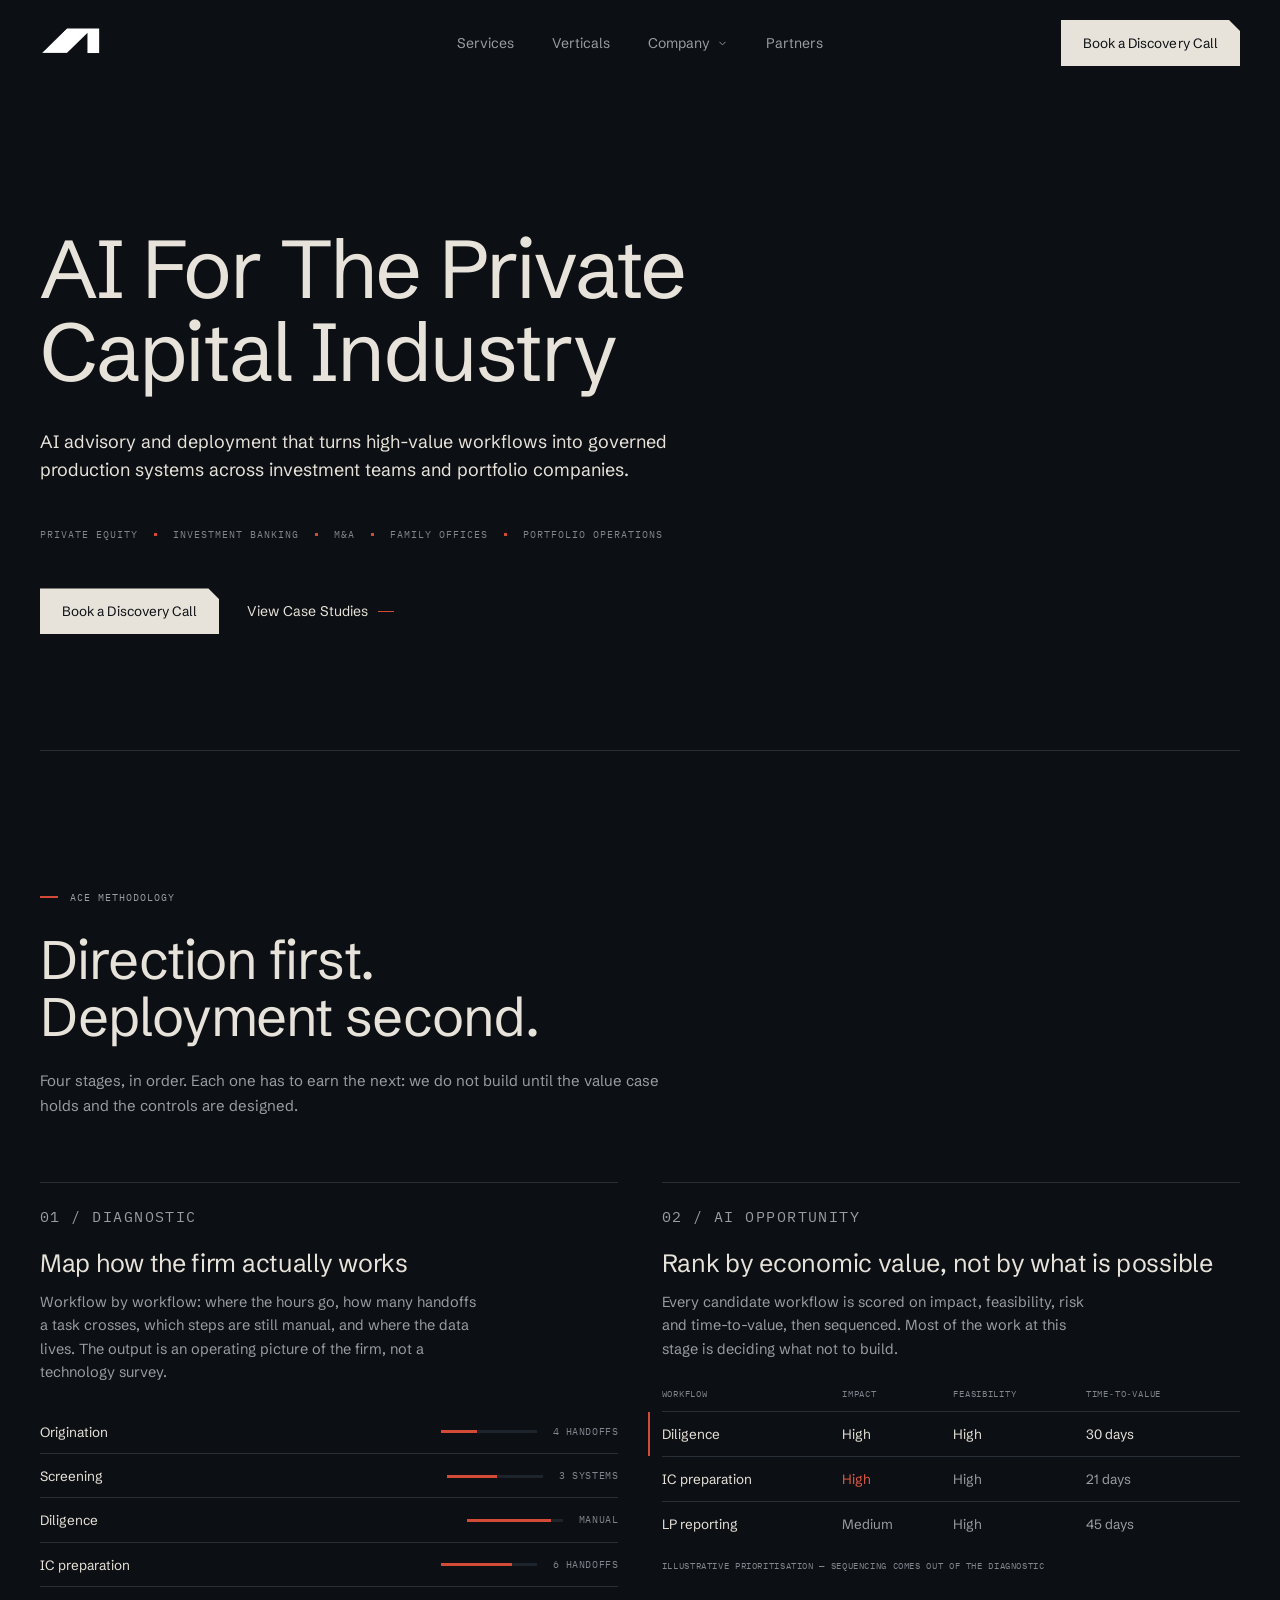
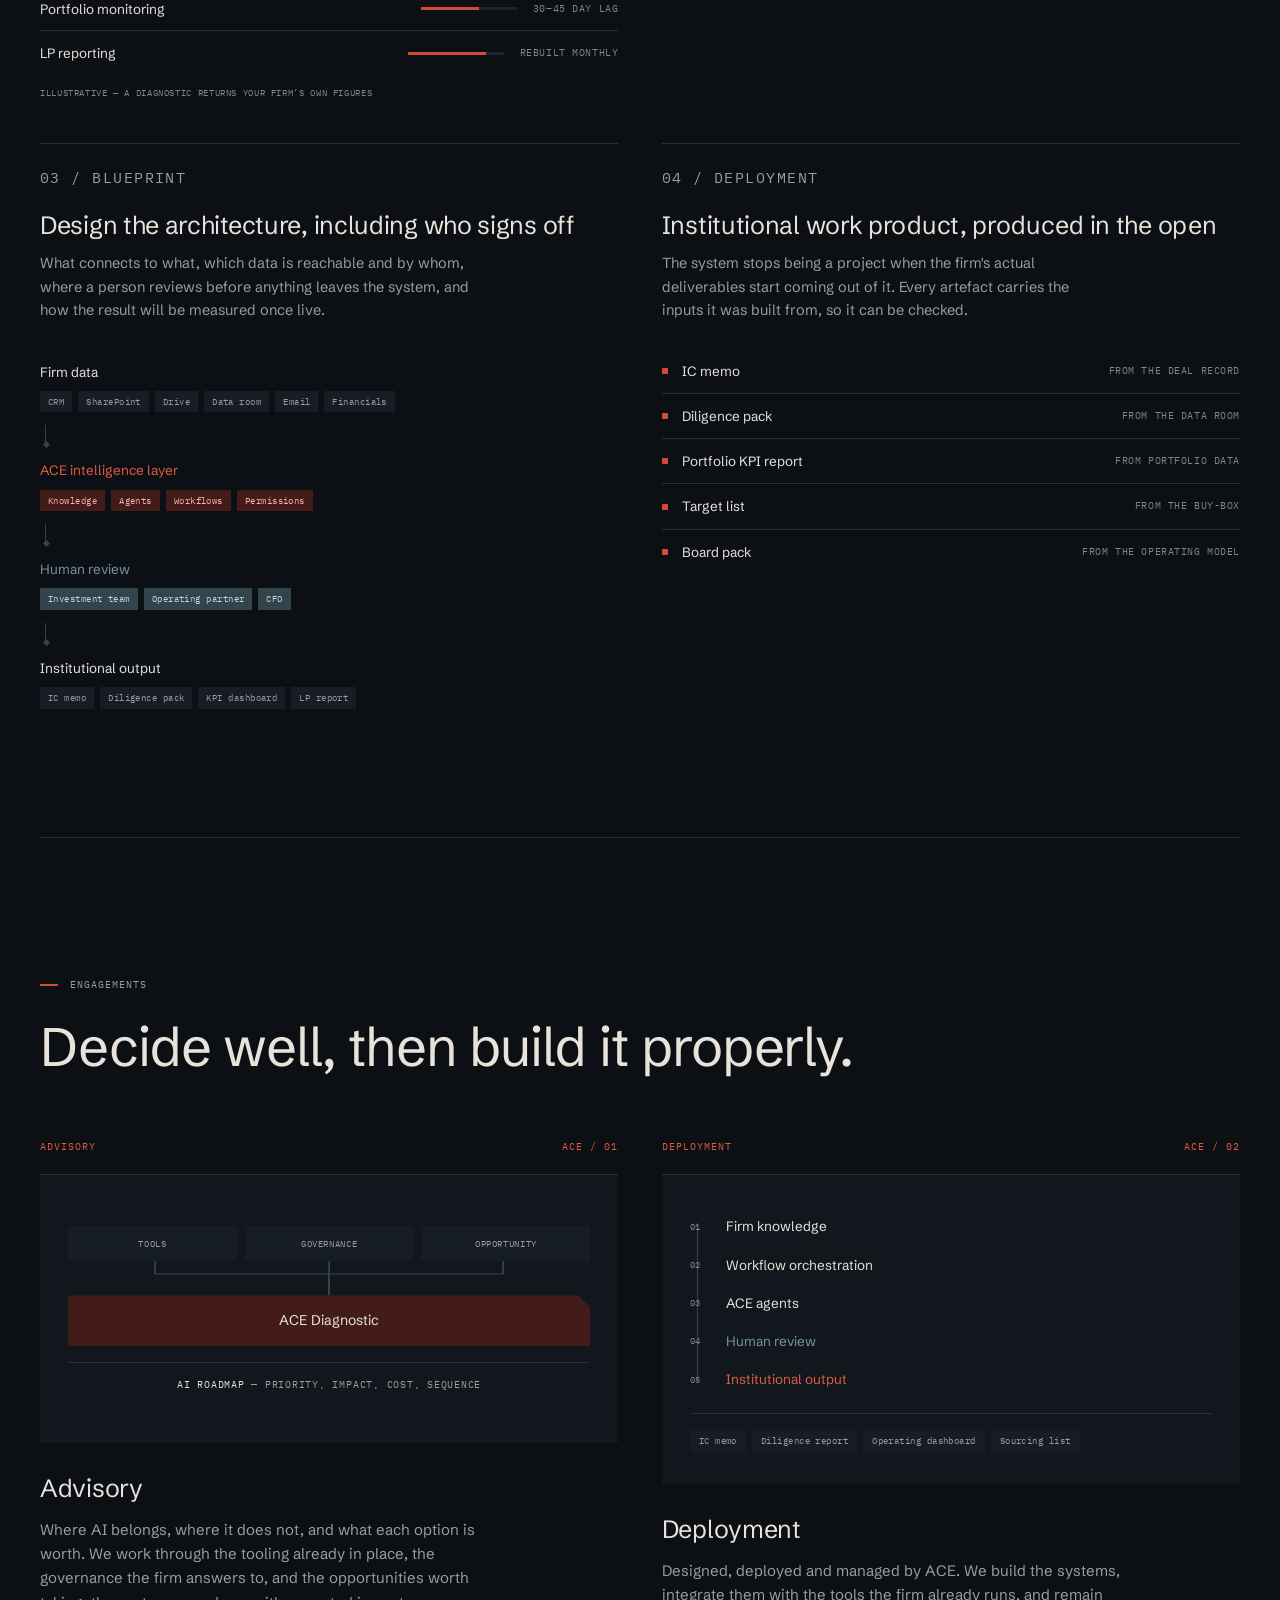
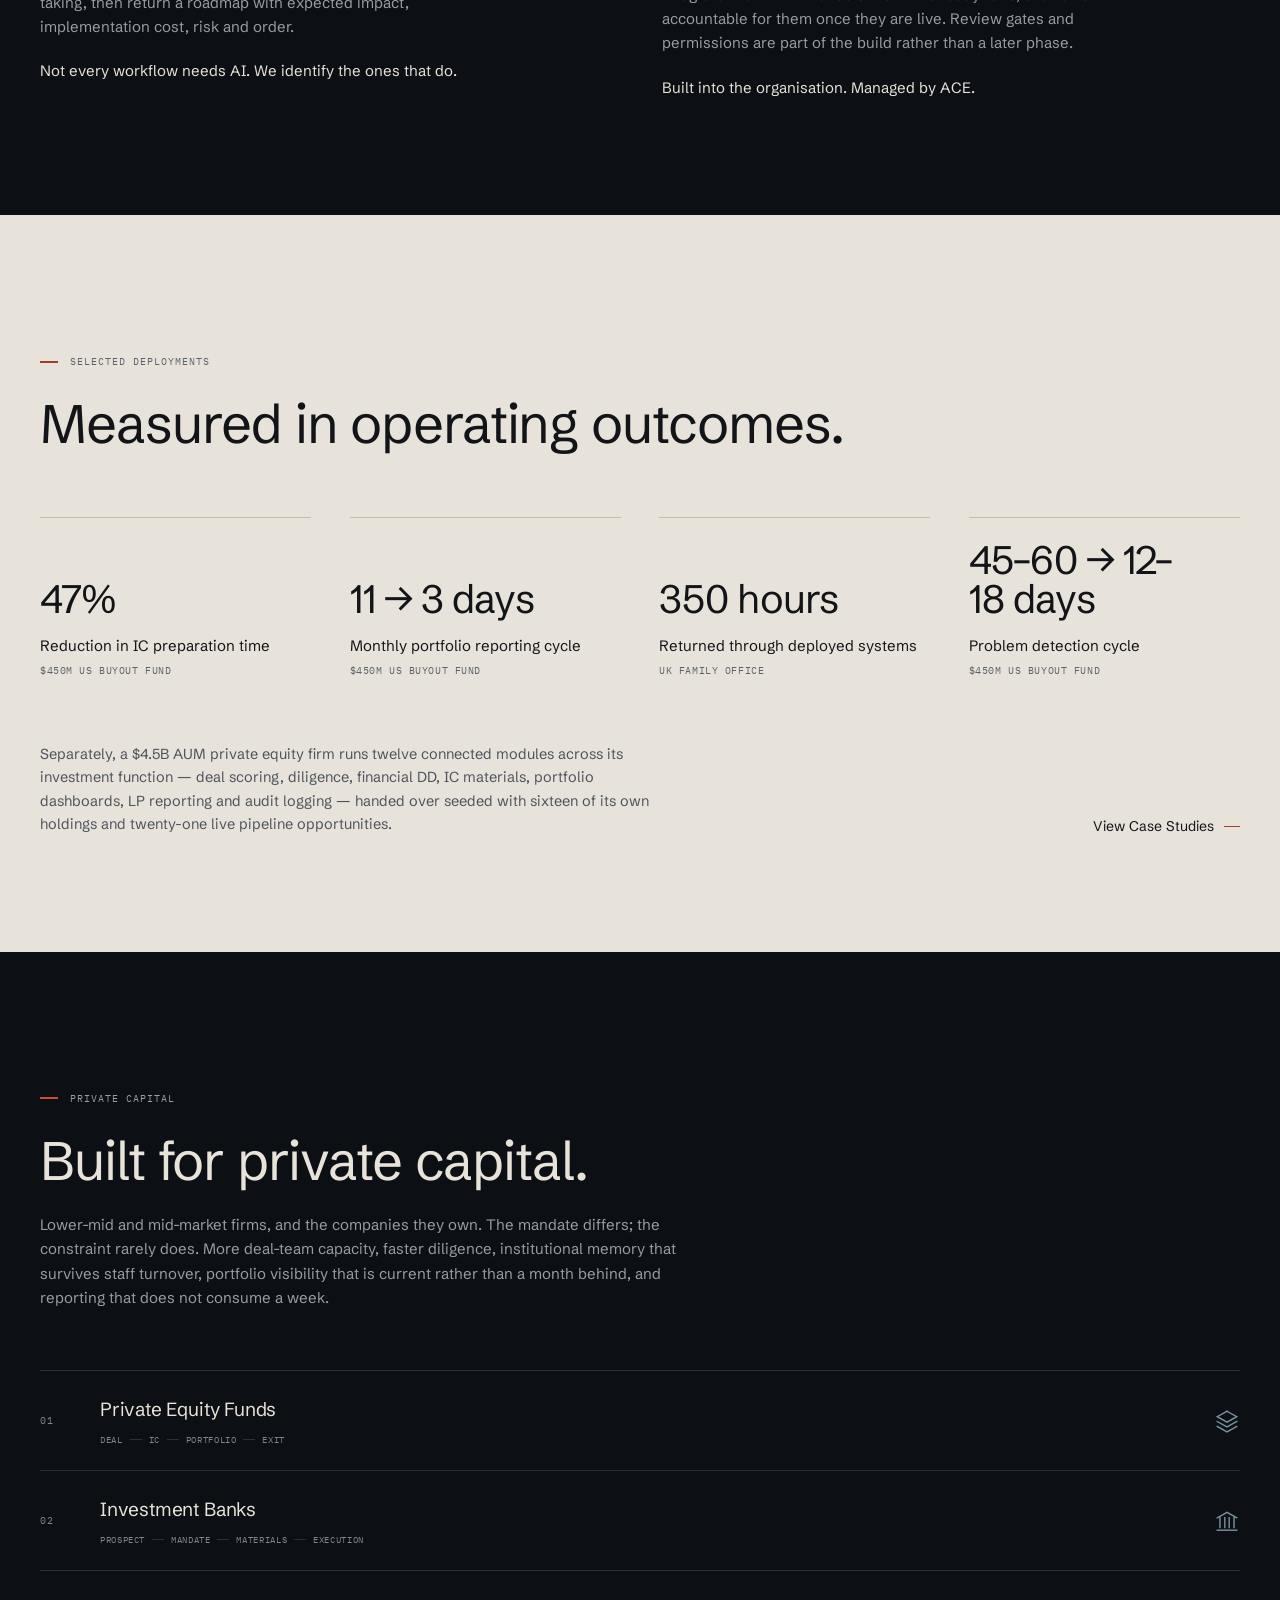
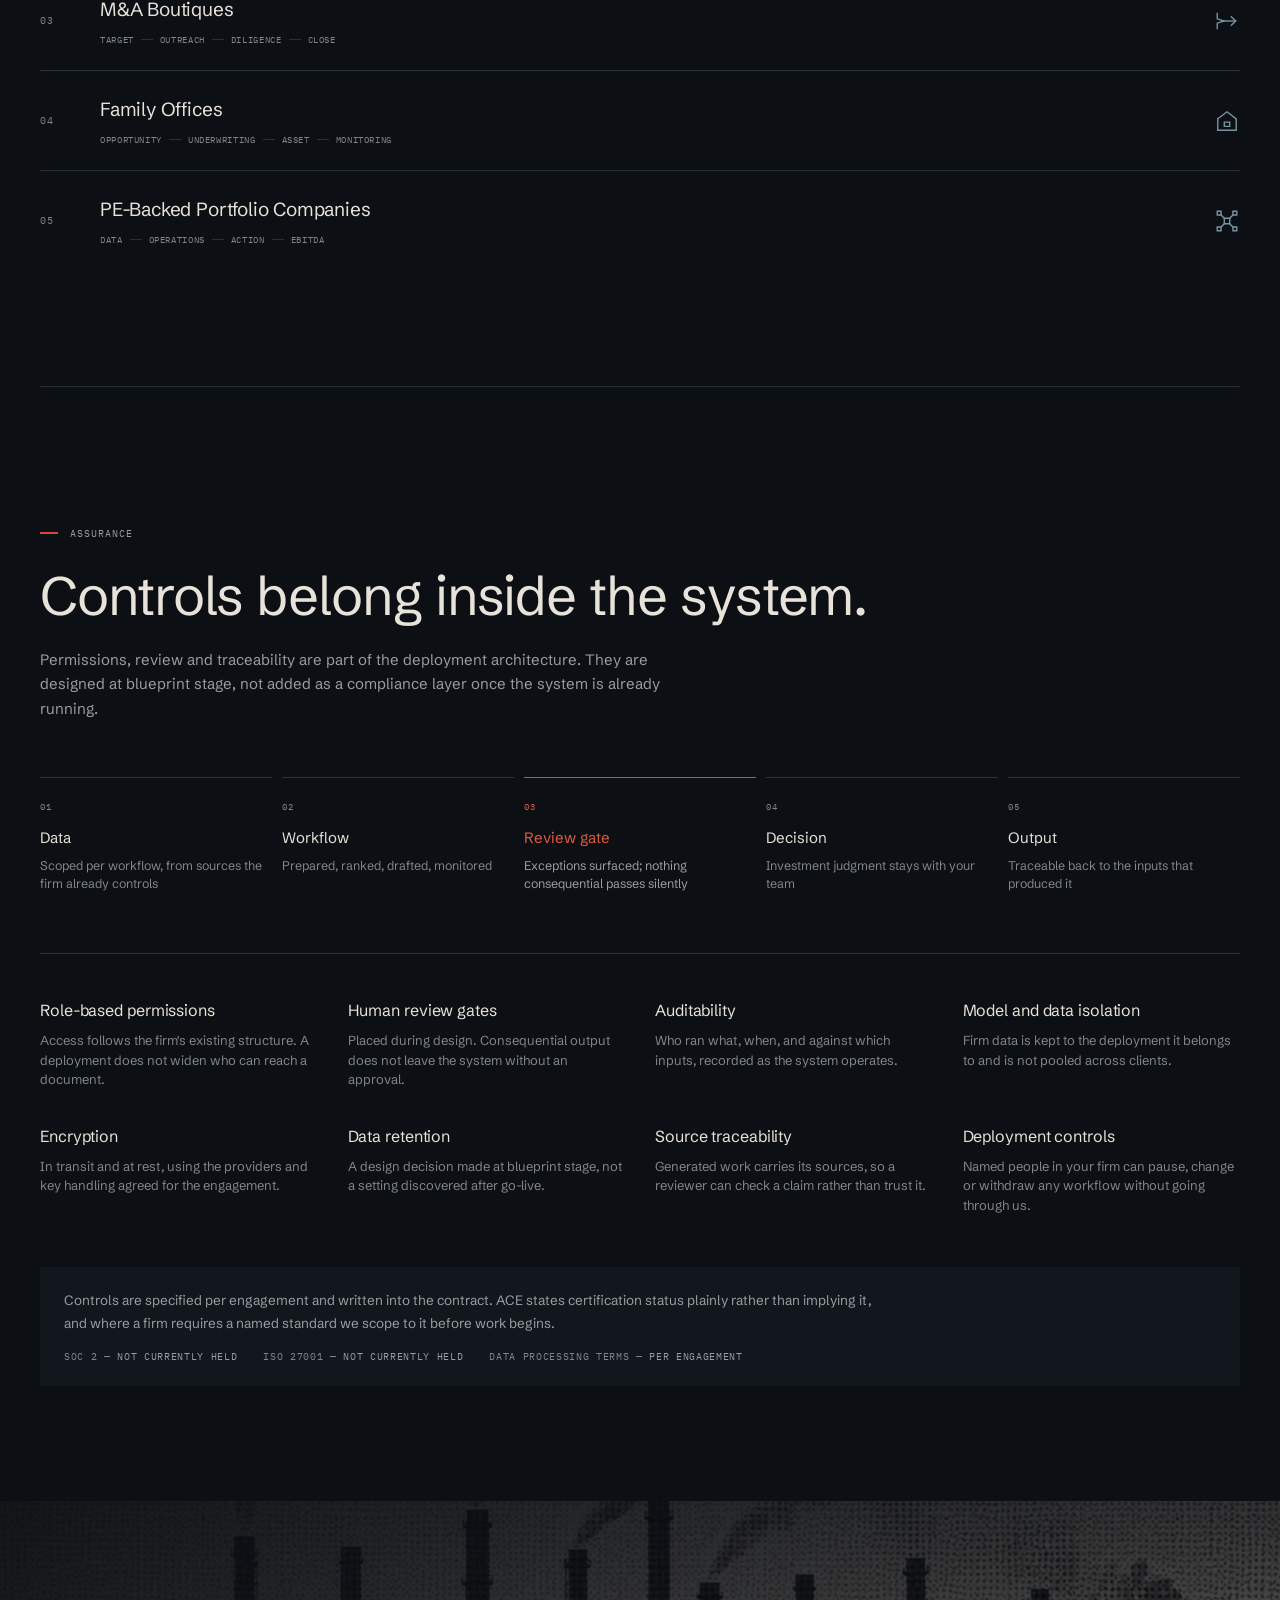
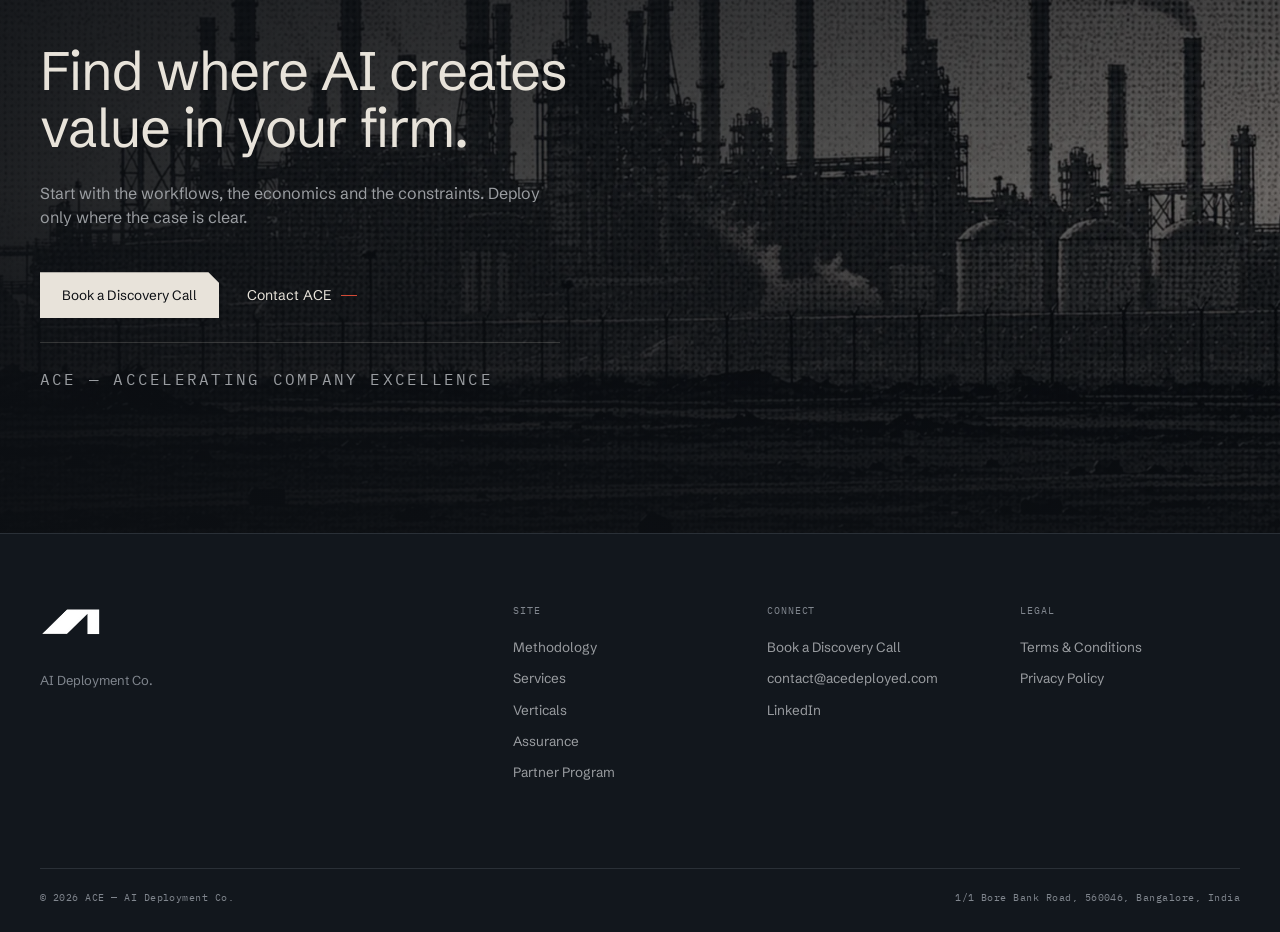
==== commit 206d794b: "Replace the borrowed visual language with an ACE design system The dark direction was right; the ing" ====
--- a/index.html
+++ b/index.html
@@ -2,27 +2,27 @@
 <html lang="en">
 <head>
   <meta charset="UTF-8"><meta name="viewport" content="width=device-width,initial-scale=1">
-  <meta name="theme-color" content="#0c1014">
-  <meta name="description" content="ACE identifies, builds and manages AI systems that increase investment-team capacity, accelerate critical workflows and improve portfolio visibility — with governance built in. For private equity, investment banking, M&amp;A, family offices and portfolio operations.">
-  <link rel="canonical" href="https://ace-rebrand.vercel.app/">
+  <meta name="theme-color" content="#0c0f13">
+  <meta name="description" content="AI advisory and deployment for lower-mid and mid-market private capital firms and portfolio companies.">
+  <link rel="canonical" href="https://acedeployed.com/">
   <link rel="icon" href="assets/favicon.png" sizes="any" type="image/png">
   <link rel="apple-touch-icon" href="assets/apple-touch-icon.png">
   <meta property="og:type" content="website">
   <meta property="og:site_name" content="ACE">
-  <meta property="og:url" content="https://ace-rebrand.vercel.app/">
+  <meta property="og:url" content="https://acedeployed.com/">
   <meta property="og:title" content="ACE &mdash; AI For The Private Capital Industry">
-  <meta property="og:description" content="We identify, build and manage AI systems that increase investment-team capacity, accelerate critical workflows and improve portfolio visibility — with governance built in.">
-  <meta property="og:image" content="https://ace-rebrand.vercel.app/assets/og-cover.png">
+  <meta property="og:description" content="AI advisory and deployment for lower-mid and mid-market private capital firms and portfolio companies.">
+  <meta property="og:image" content="https://acedeployed.com/assets/og-cover.jpg">
   <meta property="og:image:width" content="1200">
   <meta property="og:image:height" content="630">
   <meta property="og:image:alt" content="ACE — AI Deployment Co.">
   <meta name="twitter:card" content="summary_large_image">
   <meta name="twitter:title" content="ACE &mdash; AI For The Private Capital Industry">
-  <meta name="twitter:description" content="We identify, build and manage AI systems that increase investment-team capacity, accelerate critical workflows and improve portfolio visibility — with governance built in.">
-  <meta name="twitter:image" content="https://ace-rebrand.vercel.app/assets/og-cover.png">
+  <meta name="twitter:description" content="AI advisory and deployment for lower-mid and mid-market private capital firms and portfolio companies.">
+  <meta name="twitter:image" content="https://acedeployed.com/assets/og-cover.jpg">
   <title>ACE — AI Deployment Co.</title>
   <link rel="preconnect" href="https://fonts.googleapis.com"><link rel="preconnect" href="https://fonts.gstatic.com" crossorigin>
-  <link href="https://fonts.googleapis.com/css2?family=IBM+Plex+Mono:wght@400&amp;family=Inter:wght@400&amp;display=swap" rel="stylesheet">
+  <link href="https://fonts.googleapis.com/css2?family=IBM+Plex+Mono:wght@400&amp;family=Schibsted+Grotesk:wght@400;500&amp;display=swap" rel="stylesheet">
   <link rel="stylesheet" href="styles.css"><script src="script.js" defer></script>
 </head>
 <body>
@@ -30,11 +30,10 @@
   <header class="site-header shell">
     <a class="brand" href="#top" aria-label="ACE home"><img src="assets/ace-white-logomark.png" alt=""></a>
     <nav class="desktop-nav" aria-label="Primary navigation">
-      <a href="#method">Approach</a>
-      <a href="#results">Results</a>
+      <a href="#services">Services</a>
       <a href="#verticals">Verticals</a>
       <div class="nav-group">
-        <a class="nav-trigger" href="company">Company <svg viewBox="0 0 24 24" fill="none" stroke="currentColor" stroke-width="2.2" stroke-linecap="round" stroke-linejoin="round" aria-hidden="true"><path d="m6 9 6 6 6-6"/></svg></a>
+        <a class="nav-trigger" href="company">Company <svg viewBox="0 0 24 24" fill="none" stroke="currentColor" stroke-width="2" stroke-linecap="round" stroke-linejoin="round" aria-hidden="true"><path d="m6 9 6 6 6-6"/></svg></a>
         <div class="nav-panel"><div class="nav-panel-inner">
           <a href="company#case-studies">Case Studies</a>
           <a href="company#our-team">Our Team</a>
@@ -44,18 +43,16 @@
       <a href="partners">Partners</a>
     </nav>
     <div class="header-actions">
-      <a class="button button-outline header-secondary" href="mailto:contact@acedeployed.com">Contact</a>
       <a class="button button-primary header-cta" href="https://cal.com/acedeployed/ace-discovery">Book a Discovery Call</a>
       <button class="menu-button" type="button" aria-expanded="false" aria-controls="mobile-menu"><span class="sr-only">Open menu</span><i></i><i></i></button>
     </div>
     <div class="mobile-menu" id="mobile-menu" hidden>
       <nav aria-label="Mobile navigation">
-        <a href="#method"><span>01</span>Approach</a>
-        <a href="#results"><span>02</span>Results</a>
-        <a href="#verticals"><span>03</span>Verticals</a>
-        <a href="company#case-studies"><span>04</span>Case Studies</a>
-        <a href="company#our-story"><span>05</span>Our Story</a>
-        <a href="partners"><span>06</span>Partners</a>
+        <a href="#services"><span>01</span>Services</a>
+        <a href="#verticals"><span>02</span>Verticals</a>
+        <a href="company#case-studies"><span>03</span>Case Studies</a>
+        <a href="company#our-story"><span>04</span>Our Story</a>
+        <a href="partners"><span>05</span>Partners</a>
       </nav>
       <a class="button button-primary" href="https://cal.com/acedeployed/ace-discovery">Book a Discovery Call</a>
     </div>
@@ -63,262 +60,222 @@
 
   <main id="main">
 
-    <!-- 1 — Relevance. Who this is for, what it changes, and that it is governed. -->
     <section class="hero shell" id="top">
-      <div class="hero-copy">
-        <h1>AI For The Private Capital Industry</h1>
-        <p class="hero-lede">We identify, build and manage AI systems that increase investment-team capacity, accelerate critical workflows and improve portfolio visibility — with governance built in.</p>
-        <div class="hero-actions"><a class="button button-primary" href="https://cal.com/acedeployed/ace-discovery">Book a Discovery Call</a></div>
-      </div>
-      <div class="layer" aria-hidden="true">
-        <p class="layer-cap"><span>Where it sits</span><b>ACE</b></p>
-        <div class="layer-band">
-          <span class="tag">Existing firm systems</span>
-          <div class="layer-tiles"><i>Document stores</i><i>Email</i><i>CRM</i><i>Data rooms</i><i>Reporting</i><i>Spreadsheets</i></div>
+      <h1 class="display">AI For The Private Capital Industry</h1>
+      <p class="lede">AI advisory and deployment that turns high-value workflows into governed production systems across investment teams and portfolio companies.</p>
+      <p class="hero-meta">Private Equity <i></i> Investment Banking <i></i> M&amp;A <i></i> Family Offices <i></i> Portfolio Operations</p>
+      <div class="hero-actions">
+        <a class="button button-primary" href="https://cal.com/acedeployed/ace-discovery">Book a Discovery Call</a>
+        <a class="link-arrow" href="company#case-studies">View Case Studies</a>
+      </div>
+    </section>
+
+    <section class="section shell rule" id="method">
+      <div class="head reveal">
+        <p class="meta meta-mark">ACE Methodology</p>
+        <h2 class="h2">Direction first.<br>Deployment second.</h2>
+        <p class="body">Four stages, in order. Each one has to earn the next: we do not build until the value case holds and the controls are designed.</p>
+      </div>
+      <ol class="stages">
+
+        <li class="stage reveal">
+          <p class="stage-id">01 / DIAGNOSTIC</p>
+          <h3 class="h3">Map how the firm actually works</h3>
+          <p>Workflow by workflow: where the hours go, how many handoffs a task crosses, which steps are still manual, and where the data lives. The output is an operating picture of the firm, not a technology survey.</p>
+          <div class="stage-vis">
+            <ul class="wmap">
+              <li><span>Origination</span><i style="--f:.38"></i><b>4 handoffs</b></li>
+              <li><span>Screening</span><i style="--f:.52"></i><b>3 systems</b></li>
+              <li><span>Diligence</span><i style="--f:.88"></i><b>Manual</b></li>
+              <li><span>IC preparation</span><i style="--f:.74"></i><b>6 handoffs</b></li>
+              <li><span>Portfolio monitoring</span><i style="--f:.61"></i><b>30&ndash;45 day lag</b></li>
+              <li><span>LP reporting</span><i style="--f:.82"></i><b>Rebuilt monthly</b></li>
+            </ul>
+            <p class="vis-note">Illustrative &mdash; a diagnostic returns your firm&rsquo;s own figures</p>
+          </div>
+        </li>
+
+        <li class="stage reveal">
+          <p class="stage-id">02 / AI OPPORTUNITY</p>
+          <h3 class="h3">Rank by economic value, not by what is possible</h3>
+          <p>Every candidate workflow is scored on impact, feasibility, risk and time-to-value, then sequenced. Most of the work at this stage is deciding what not to build.</p>
+          <div class="stage-vis">
+            <table class="rank">
+              <thead><tr><th>Workflow</th><th>Impact</th><th>Feasibility</th><th>Time&#8209;to&#8209;value</th></tr></thead>
+              <tbody>
+                <tr class="pick"><td>Diligence</td><td class="v-hi">High</td><td>High</td><td>30 days</td></tr>
+                <tr><td>IC preparation</td><td class="v-hi">High</td><td>High</td><td>21 days</td></tr>
+                <tr><td>LP reporting</td><td>Medium</td><td>High</td><td>45 days</td></tr>
+              </tbody>
+            </table>
+            <p class="vis-note">Illustrative prioritisation &mdash; sequencing comes out of the diagnostic</p>
+          </div>
+        </li>
+
+        <li class="stage reveal">
+          <p class="stage-id">03 / BLUEPRINT</p>
+          <h3 class="h3">Design the architecture, including who signs off</h3>
+          <p>What connects to what, which data is reachable and by whom, where a person reviews before anything leaves the system, and how the result will be measured once live.</p>
+          <div class="stage-vis">
+            <div class="arch" aria-hidden="true">
+              <div class="arch-layer"><span class="t">Firm data</span><span class="c"><em>CRM</em><em>SharePoint</em><em>Drive</em><em>Data room</em><em>Email</em><em>Financials</em></span></div>
+              <div class="arch-join"></div>
+              <div class="arch-layer is-ace"><span class="t">ACE intelligence layer</span><span class="c"><em>Knowledge</em><em>Agents</em><em>Workflows</em><em>Permissions</em></span></div>
+              <div class="arch-join"></div>
+              <div class="arch-layer is-human"><span class="t">Human review</span><span class="c"><em>Investment team</em><em>Operating partner</em><em>CFO</em></span></div>
+              <div class="arch-join"></div>
+              <div class="arch-layer"><span class="t">Institutional output</span><span class="c"><em>IC memo</em><em>Diligence pack</em><em>KPI dashboard</em><em>LP report</em></span></div>
+            </div>
+          </div>
+        </li>
+
+        <li class="stage reveal">
+          <p class="stage-id">04 / DEPLOYMENT</p>
+          <h3 class="h3">Institutional work product, produced in the open</h3>
+          <p>The system stops being a project when the firm's actual deliverables start coming out of it. Every artefact carries the inputs it was built from, so it can be checked.</p>
+          <div class="stage-vis">
+            <ul class="outs">
+              <li><i class="dot"></i><span>IC memo</span><b>From the deal record</b></li>
+              <li><i class="dot"></i><span>Diligence pack</span><b>From the data room</b></li>
+              <li><i class="dot"></i><span>Portfolio KPI report</span><b>From portfolio data</b></li>
+              <li><i class="dot"></i><span>Target list</span><b>From the buy-box</b></li>
+              <li><i class="dot"></i><span>Board pack</span><b>From the operating model</b></li>
+            </ul>
+          </div>
+        </li>
+
+      </ol>
+    </section>
+
+    <section class="section shell rule" id="services">
+      <div class="head reveal">
+        <p class="meta meta-mark">Engagements</p>
+        <h2 class="h2">Decide well, then build it properly.</h2>
+      </div>
+      <div class="services-grid">
+
+        <article class="svc reveal">
+          <div class="svc-head"><p class="meta">Advisory</p><p class="meta">ACE / 01</p></div>
+          <div class="svc-vis" aria-hidden="true">
+            <div class="diag-in"><em>Tools</em><em>Governance</em><em>Opportunity</em></div>
+            <div class="converge"><svg viewBox="0 0 300 34" preserveAspectRatio="none" aria-hidden="true"><path pathLength="1" d="M50 0v13h100v21"/><path pathLength="1" d="M150 0v34"/><path pathLength="1" d="M250 0v13H150v21"/></svg></div>
+            <p class="diag-core">ACE Diagnostic</p>
+            <p class="diag-out"><b>AI Roadmap</b> &mdash; priority, impact, cost, sequence</p>
+          </div>
+          <h3 class="h3">Advisory</h3>
+          <p>Where AI belongs, where it does not, and what each option is worth. We work through the tooling already in place, the governance the firm answers to, and the opportunities worth taking, then return a roadmap with expected impact, implementation cost, risk and order.</p>
+          <p class="pull">Not every workflow needs AI. We identify the ones that do.</p>
+        </article>
+
+        <article class="svc reveal">
+          <div class="svc-head"><p class="meta">Deployment</p><p class="meta">ACE / 02</p></div>
+          <div class="svc-vis" aria-hidden="true">
+            <ul class="chain">
+              <li><span class="n">01</span><span class="t">Firm knowledge</span></li>
+              <li><span class="n">02</span><span class="t">Workflow orchestration</span></li>
+              <li><span class="n">03</span><span class="t">ACE agents</span></li>
+              <li class="is-human"><span class="n">04</span><span class="t">Human review</span></li>
+              <li class="is-out"><span class="n">05</span><span class="t">Institutional output</span></li>
+            </ul>
+            <p class="chain-out"><em>IC memo</em><em>Diligence report</em><em>Operating dashboard</em><em>Sourcing list</em></p>
+          </div>
+          <h3 class="h3">Deployment</h3>
+          <p>Designed, deployed and managed by ACE. We build the systems, integrate them with the tools the firm already runs, and remain accountable for them once they are live. Review gates and permissions are part of the build rather than a later phase.</p>
+          <p class="pull">Built into the organisation. Managed by ACE.</p>
+        </article>
+
+      </div>
+    </section>
+
+    <section class="results">
+      <div class="section shell">
+        <div class="head reveal">
+          <p class="meta meta-mark">Selected Deployments</p>
+          <h2 class="h2">Measured in operating outcomes.</h2>
         </div>
-        <div class="layer-link"></div>
-        <div class="layer-band is-ace">
-          <span class="tag">ACE intelligence &amp; workflow layer</span>
-          <p>Connects to what the firm already runs. Nothing is ripped out.</p>
+        <ul class="metrics reveal">
+          <li><b>47%</b><span class="k">Reduction in IC preparation time</span><span class="s">$450M US buyout fund</span></li>
+          <li><b>11 &rarr; 3 days</b><span class="k">Monthly portfolio reporting cycle</span><span class="s">$450M US buyout fund</span></li>
+          <li><b>350 hours</b><span class="k">Returned through deployed systems</span><span class="s">UK family office</span></li>
+          <li><b>45&ndash;60 &rarr; 12&ndash;18 days</b><span class="k">Problem detection cycle</span><span class="s">$450M US buyout fund</span></li>
+        </ul>
+        <div class="results-foot reveal">
+          <p>Separately, a $4.5B AUM private equity firm runs twelve connected modules across its investment function &mdash; deal scoring, diligence, financial DD, IC materials, portfolio dashboards, LP reporting and audit logging &mdash; handed over seeded with sixteen of its own holdings and twenty-one live pipeline opportunities.</p>
+          <a class="link-arrow" href="company#case-studies">View Case Studies</a>
         </div>
-        <div class="layer-link"></div>
-        <div class="layer-band is-gate">
-          <span class="tag">Human review</span>
-          <p>Approval sits with your team, inside the system rather than beside it.</p>
+      </div>
+    </section>
+
+    <section class="section shell" id="verticals">
+      <div class="head reveal">
+        <p class="meta meta-mark">Private Capital</p>
+        <h2 class="h2">Built for private capital.</h2>
+        <p class="body">Lower-mid and mid-market firms, and the companies they own. The mandate differs; the constraint rarely does. More deal-team capacity, faster diligence, institutional memory that survives staff turnover, portfolio visibility that is current rather than a month behind, and reporting that does not consume a week.</p>
+      </div>
+      <ol class="verts reveal">
+        <li><span class="n">01</span><span><span class="t">Private Equity Funds</span><span class="flow">Deal <i></i> IC <i></i> Portfolio <i></i> Exit</span></span><svg class="vert-icon" viewBox="0 0 24 24" aria-hidden="true"><path pathLength="1" d="M12 3 21 8l-9 5-9-5 9-5Z"/><path pathLength="1" d="m3 12.5 9 5 9-5"/><path pathLength="1" d="m3 17 9 5 9-5"/></svg></li>
+        <li><span class="n">02</span><span><span class="t">Investment Banks</span><span class="flow">Prospect <i></i> Mandate <i></i> Materials <i></i> Execution</span></span><svg class="vert-icon" viewBox="0 0 24 24" aria-hidden="true"><path pathLength="1" d="M3 9 12 4l9 5"/><path pathLength="1" d="M5.5 9v9M10 9v9M14 9v9M18.5 9v9"/><path pathLength="1" d="M3 20.5h18"/></svg></li>
+        <li><span class="n">03</span><span><span class="t">M&amp;A Boutiques</span><span class="flow">Target <i></i> Outreach <i></i> Diligence <i></i> Close</span></span><svg class="vert-icon" viewBox="0 0 24 24" aria-hidden="true"><path pathLength="1" d="M3 5v5l6 2M3 19v-5l6-2"/><path pathLength="1" d="M9 12h11"/><path pathLength="1" d="m16 8 4 4-4 4"/></svg></li>
+        <li><span class="n">04</span><span><span class="t">Family Offices</span><span class="flow">Opportunity <i></i> Underwriting <i></i> Asset <i></i> Monitoring</span></span><svg class="vert-icon" viewBox="0 0 24 24" aria-hidden="true"><path pathLength="1" d="M3.5 10 12 3.5 20.5 10v10.5h-17V10Z"/><path pathLength="1" d="M9.5 13h5v4h-5z"/></svg></li>
+        <li><span class="n">05</span><span><span class="t">PE-Backed Portfolio Companies</span><span class="flow">Data <i></i> Operations <i></i> Action <i></i> EBITDA</span></span><svg class="vert-icon" viewBox="0 0 24 24" aria-hidden="true"><path pathLength="1" d="M9.5 9.5h5v5h-5z"/><path pathLength="1" d="M3 3h3.5v3.5H3zM17.5 3H21v3.5h-3.5zM3 17.5h3.5V21H3zM17.5 17.5H21V21h-3.5z"/><path pathLength="1" d="m6.5 6.5 3 3m8-3-3 3m3 8-3-3m-8 3 3-3"/></svg></li>
+      </ol>
+    </section>
+
+    <section class="section shell rule" id="security">
+      <div class="head reveal">
+        <p class="meta meta-mark">Assurance</p>
+        <h2 class="h2">Controls belong inside the system.</h2>
+        <p class="body">Permissions, review and traceability are part of the deployment architecture. They are designed at blueprint stage, not added as a compliance layer once the system is already running.</p>
+      </div>
+      <ol class="gate reveal" aria-hidden="true">
+        <li><span class="n">01</span><span class="t">Data</span><span class="d">Scoped per workflow, from sources the firm already controls</span></li>
+        <li><span class="n">02</span><span class="t">Workflow</span><span class="d">Prepared, ranked, drafted, monitored</span></li>
+        <li class="is-gate"><span class="n">03</span><span class="t">Review gate</span><span class="d">Exceptions surfaced; nothing consequential passes silently</span></li>
+        <li><span class="n">04</span><span class="t">Decision</span><span class="d">Investment judgment stays with your team</span></li>
+        <li><span class="n">05</span><span class="t">Output</span><span class="d">Traceable back to the inputs that produced it</span></li>
+      </ol>
+      <div class="controls reveal">
+        <div><h3>Role-based permissions</h3><p>Access follows the firm's existing structure. A deployment does not widen who can reach a document.</p></div>
+        <div><h3>Human review gates</h3><p>Placed during design. Consequential output does not leave the system without an approval.</p></div>
+        <div><h3>Auditability</h3><p>Who ran what, when, and against which inputs, recorded as the system operates.</p></div>
+        <div><h3>Model and data isolation</h3><p>Firm data is kept to the deployment it belongs to and is not pooled across clients.</p></div>
+        <div><h3>Encryption</h3><p>In transit and at rest, using the providers and key handling agreed for the engagement.</p></div>
+        <div><h3>Data retention</h3><p>A design decision made at blueprint stage, not a setting discovered after go-live.</p></div>
+        <div><h3>Source traceability</h3><p>Generated work carries its sources, so a reviewer can check a claim rather than trust it.</p></div>
+        <div><h3>Deployment controls</h3><p>Named people in your firm can pause, change or withdraw any workflow without going through us.</p></div>
+      </div>
+      <div class="status reveal">
+        <p>Controls are specified per engagement and written into the contract. ACE states certification status plainly rather than implying it, and where a firm requires a named standard we scope to it before work begins.</p>
+        <ul>
+          <li>SOC 2 &mdash; <b>not currently held</b></li>
+          <li>ISO 27001 &mdash; <b>not currently held</b></li>
+          <li>Data processing terms &mdash; <b>per engagement</b></li>
+        </ul>
+      </div>
+    </section>
+
+    <section class="cta">
+      <img src="assets/industry.webp" alt="" width="1760" height="748" loading="lazy" decoding="async">
+      <div class="cta-inner shell reveal">
+        <h2 class="h2">Find where AI creates value in your firm.</h2>
+        <p>Start with the workflows, the economics and the constraints. Deploy only where the case is clear.</p>
+        <div class="hero-actions">
+          <a class="button button-primary" href="https://cal.com/acedeployed/ace-discovery">Book a Discovery Call</a>
+          <a class="link-arrow" href="mailto:contact@acedeployed.com">Contact ACE</a>
         </div>
-        <div class="layer-link"></div>
-        <div class="layer-band">
-          <span class="tag">Institutional output</span>
-          <p>Memos, diligence, reporting and monitoring the firm can stand behind.</p>
-        </div>
-      </div>
-      <p class="hero-strip">Private Equity <i></i> Investment Banking <i></i> M&amp;A <i></i> Family Offices <i></i> Portfolio Operations</p>
-    </section>
-
-    <!-- 2 — Proof, before any argument. -->
-    <section class="proof shell">
-      <div class="proof-inner reveal">
-        <p class="cap"><i></i>Selected engagement outcomes</p>
-        <div class="proof-grid">
-          <div><b>$4.5B AUM</b><span>Private equity deployment</span></div>
-          <div><b>47%</b><span>Less IC preparation time</span></div>
-          <div><b>11 &rarr; 3 days</b><span>Monthly reporting cycle</span></div>
-          <div><b>350+ hours</b><span>Returned through deployed systems</span></div>
-        </div>
-        <p class="proof-note">Measured on live client systems. Each figure comes from a deployment set out below.</p>
-      </div>
-    </section>
-
-    <!-- 3 — Method. How ACE decides what is worth building. -->
-    <section class="method section shell" id="method">
-      <div class="section-intro reveal">
-        <p class="cap"><i></i>Approach</p>
-        <h2>Direction first.<br>Deployment second.</h2>
-        <p class="strapline">Start narrow. Prove value. Scale what works.</p>
-      </div>
-      <p class="method-note reveal">The risk is no longer whether AI works. It is deploying it without a value case, controls or an operating model — and carrying the cost of that across a firm.</p>
-      <ol class="stages reveal">
-        <li>
-          <span class="n">01</span>
-          <h3>Diagnostic</h3>
-          <p>Understand the workflows, the data behind them, the constraints they operate under and the economics they move. Before anything is proposed, we establish what the current state actually costs.</p>
-          <ul><li>Workflow mapping</li><li>Data and access review</li><li>Constraints</li><li>Current-state cost</li></ul>
-        </li>
-        <li>
-          <span class="n">02</span>
-          <h3>Value case</h3>
-          <p>Every candidate workflow is ranked on economic impact, feasibility, risk, time-to-value and implementation cost. Not every workflow needs AI. This stage is where we say which ones do.</p>
-          <table class="value-table">
-            <caption>Illustrative prioritisation &mdash; real sequencing comes out of the diagnostic</caption>
-            <thead><tr><th>Workflow</th><th>Impact</th><th>Feasibility</th><th>Time&#8209;to&#8209;value</th></tr></thead>
-            <tbody>
-              <tr><td>IC preparation</td><td class="hi">High</td><td>High</td><td>21 days</td></tr>
-              <tr><td>Diligence</td><td class="hi">High</td><td>High</td><td>30 days</td></tr>
-              <tr><td>Portfolio reporting</td><td class="hi">High</td><td>Medium</td><td>45 days</td></tr>
-            </tbody>
-          </table>
-        </li>
-        <li>
-          <span class="n">03</span>
-          <h3>Blueprint</h3>
-          <p>The design: systems, integrations, which data is reachable and by whom, where a human signs off, what controls apply, and how the outcome will be measured once it is live.</p>
-          <ul><li>Systems &amp; integrations</li><li>Data access</li><li>Human review points</li><li>Controls</li><li>Measurement</li><li>Sequence</li></ul>
-        </li>
-        <li>
-          <span class="n">04</span>
-          <h3>Deploy &amp; measure</h3>
-          <p>Build the system, integrate it with what the firm already runs, then measure the outcome against the value case. What holds up gets extended. What does not gets stopped.</p>
-          <ul><li>Build</li><li>Integrate</li><li>Measure</li><li>Extend or stop</li></ul>
-        </li>
-      </ol>
-    </section>
-
-    <!-- 4 — The two engagements. Advisory removes wasted spend; Deployment removes execution burden. -->
-    <section class="services section shell" id="services">
-      <div class="section-intro reveal">
-        <p class="cap"><i></i>Engagements</p>
-        <h2>Decide well, then build it properly.</h2>
-      </div>
-      <div class="service-grid">
-        <article class="service-card reveal">
-          <div class="card-topline"><span>ADVISORY</span><b>01</b></div>
-          <div class="card-diagram" aria-hidden="true">
-            <div class="vcase">
-              <div class="vcase-row"><span>Current state</span><b>11 days</b></div>
-              <div class="vcase-row is-ace"><span>ACE system</span><b>Deployed</b></div>
-              <div class="vcase-row"><span>Measured state</span><b>3 days</b></div>
-              <div class="vcase-row is-value"><span>Value</span><b>8 days / month</b></div>
-            </div>
-            <p class="vcase-foot">Monthly reporting cycle at a $450M US buyout fund. Measured, not modelled.</p>
-          </div>
-          <div class="card-copy">
-            <h3>Advisory</h3>
-            <p>Where should AI go, where should it not, and what is each option worth? We work through the workflows, data and constraints and return a prioritised value case: expected return, implementation cost, risk and the order to do things in.</p>
-            <p class="pull">Not every workflow needs AI. We identify the ones that do.</p>
-          </div>
-        </article>
-        <article class="service-card reveal">
-          <div class="card-topline"><span>DEPLOYMENT</span><b>02</b></div>
-          <div class="card-diagram" aria-hidden="true">
-            <div class="loop">
-              <div><span class="s">01</span><span class="t">Deploy</span><span class="m">Built and integrated into existing systems</span></div>
-              <div><span class="s">02</span><span class="t">Measure</span><span class="m">Against the value case, on live data</span></div>
-              <div><span class="s">03</span><span class="t">Review</span><span class="m">With the team that has to use it</span></div>
-              <div><span class="s">04</span><span class="t">Improve</span><span class="m">Extend what works, stop what does not</span></div>
-            </div>
-            <p class="loop-foot"><span>Hours returned</span><i></i><span>Cycle time</span><i></i><span>Throughput</span><i></i><span>Error rate</span></p>
-          </div>
-          <div class="card-copy">
-            <h3>Deployment</h3>
-            <p>Designed, deployed and managed by ACE. We build the systems, integrate them into the tools your firm already runs, and stay accountable for them after they are live. Deployment without measurement is unfinished work.</p>
-            <p class="pull">Your team owns the judgment. ACE handles the system.</p>
-          </div>
-        </article>
-      </div>
-    </section>
-
-    <!-- 5 — Evidence in detail. -->
-    <section class="deployments section shell" id="results">
-      <div class="section-intro reveal">
-        <p class="cap"><i></i>Selected deployments</p>
-        <h2>Already done, in firms like yours.</h2>
-        <p>Clients are described by size, geography and mandate rather than by name. We work inside live deal processes and family balance sheets, and discretion is part of the engagement.</p>
-      </div>
-      <div class="dep-grid">
-        <article class="dep reveal">
-          <p class="dep-tag"><span>$4.5B AUM Private Equity Firm</span><b>Dubai</b></p>
-          <h3>An operating system for the whole investment function</h3>
-          <p>Origination, diligence, portfolio and LP reporting each ran on their own tools, so the same analysis was rebuilt every time it was needed. We replaced that with one connected surface across the firm's investment activity.</p>
-          <ul class="dep-figures">
-            <li><b>12 modules</b><span>Pipeline CRM through to LP reporting</span></li>
-            <li><b>37 deals</b><span>Their own holdings and live pipeline, seeded at handover</span></li>
-          </ul>
-          <a class="dep-more" href="company#case-studies">Read the engagement &#8599;</a>
-        </article>
-        <article class="dep reveal">
-          <p class="dep-tag"><span>$450M Buyout Fund</span><b>United States</b></p>
-          <h3>Rebuilding a fund's institutional memory</h3>
-          <p>The constraint was not strategy, it was knowledge fragmentation. Every deal was treated as an isolated episode and portfolio data ran 30 to 45 days behind. Six connected systems now span the deal lifecycle.</p>
-          <ul class="dep-figures">
-            <li><b>47%</b><span>Less IC preparation time</span></li>
-            <li><b>11 &rarr; 3 days</b><span>Monthly reporting cycle</span></li>
-          </ul>
-          <a class="dep-more" href="company#case-studies">Read the engagement &#8599;</a>
-        </article>
-        <article class="dep reveal">
-          <p class="dep-tag"><span>Single-Family Office</span><b>United Kingdom</b></p>
-          <h3>Taking the principal out of his own critical path</h3>
-          <p>Sourcing, diligence and portfolio oversight all ran through one person. Nine systems now carry that load, from an off-market dealflow agent to a company brain giving instant recall across every document, call and deal.</p>
-          <ul class="dep-figures">
-            <li><b>350 hours</b><span>Returned in seven months, live systems only</span></li>
-            <li><b>&pound;64,080</b><span>Of analyst and advisory work at UK market rates</span></li>
-          </ul>
-          <a class="dep-more" href="company#case-studies">Read the engagement &#8599;</a>
-        </article>
-      </div>
-    </section>
-
-    <!-- 6 — Who this is built for. -->
-    <section class="verticals section shell" id="verticals">
-      <div class="section-intro reveal">
-        <p class="cap"><i></i>Verticals</p>
-        <h2>Built for private capital.</h2>
-      </div>
-      <div class="verticals-layout">
-        <div class="verticals-copy reveal">
-          <p class="lead">Private equity funds, investment banks, M&amp;A boutiques, family offices and PE-backed portfolio companies. In the lower-mid and mid-market.</p>
-          <p>The models are available to everyone. Execution is not. Advantage now comes from where these systems are deployed, how well they connect to what a firm already knows, and how consistently the resulting workflows actually get used.</p>
-          <p>That is an operating problem before it is a technology one — which is precisely why a lower-mid or mid-market firm can move faster here than an institution many times its size.</p>
-        </div>
-        <ol class="vertical-list reveal">
-          <li><span>01</span><b>Private Equity Funds</b><svg class="vert-icon" viewBox="0 0 24 24" aria-hidden="true"><path pathLength="1" d="M12 3 21 8l-9 5-9-5 9-5Z"/><path pathLength="1" d="m3 12.5 9 5 9-5"/><path pathLength="1" d="m3 17 9 5 9-5"/></svg></li>
-          <li><span>02</span><b>Investment Banks</b><svg class="vert-icon" viewBox="0 0 24 24" aria-hidden="true"><path pathLength="1" d="M3 9 12 4l9 5"/><path pathLength="1" d="M5.5 9v9M10 9v9M14 9v9M18.5 9v9"/><path pathLength="1" d="M3 20.5h18"/></svg></li>
-          <li><span>03</span><b>M&amp;A Boutiques</b><svg class="vert-icon" viewBox="0 0 24 24" aria-hidden="true"><path pathLength="1" d="M3 5v5l6 2M3 19v-5l6-2"/><path pathLength="1" d="M9 12h11"/><path pathLength="1" d="m16 8 4 4-4 4"/></svg></li>
-          <li><span>04</span><b>Family Offices</b><svg class="vert-icon" viewBox="0 0 24 24" aria-hidden="true"><path pathLength="1" d="M3.5 10 12 3.5 20.5 10v10.5h-17V10Z"/><path pathLength="1" d="M9.5 13h5v4h-5z"/></svg></li>
-          <li><span>05</span><b>PE-Backed Portfolio Companies</b><svg class="vert-icon" viewBox="0 0 24 24" aria-hidden="true"><path pathLength="1" d="M9.5 9.5h5v5h-5z"/><path pathLength="1" d="M3 3h3.5v3.5H3zM17.5 3H21v3.5h-3.5zM3 17.5h3.5V21H3zM17.5 17.5H21V21h-3.5z"/><path pathLength="1" d="m6.5 6.5 3 3m8-3-3 3m3 8-3-3m-8 3 3-3"/></svg></li>
-        </ol>
-      </div>
-    </section>
-
-    <!-- 7 — Control. Where the machine stops and the firm decides. -->
-    <section class="human section shell">
-      <div class="section-intro reveal">
-        <p class="cap"><i></i>Operating model</p>
-        <h2>Judgment stays human.</h2>
-        <p>ACE systems prepare, analyse and monitor. They do not decide. Every consequential output passes a review gate before it becomes a firm position.</p>
-      </div>
-      <div class="gate reveal" aria-hidden="true">
-        <div><span class="g-n">01</span><span class="g-t">Data</span><span class="g-d">Firm documents, deal records, portfolio data</span></div>
-        <div><span class="g-n">02</span><span class="g-t">Workflow</span><span class="g-d">Prepared, ranked, drafted, monitored</span></div>
-        <div><span class="g-n">03</span><span class="g-t">Review gate</span><span class="g-d">Exceptions surfaced, nothing passes silently</span></div>
-        <div class="is-human"><span class="g-n">04</span><span class="g-t">Human decision</span><span class="g-d">Your team approves, amends or rejects</span></div>
-        <div><span class="g-n">05</span><span class="g-t">Output</span><span class="g-d">Traceable back to the inputs that produced it</span></div>
-      </div>
-      <div class="split reveal">
-        <section>
-          <h3>ACE systems handle</h3>
-          <ul><li>Preparation</li><li>Analysis and ranking</li><li>Monitoring</li><li>Synthesis and drafting</li><li>Repetitive execution</li></ul>
-        </section>
-        <section>
-          <h3>Your team retains</h3>
-          <ul><li>Investment judgment</li><li>Approvals and sign-off</li><li>Relationships</li><li>Negotiation</li><li>Accountability</li></ul>
-        </section>
-      </div>
-    </section>
-
-    <!-- 8 — Assurance. Control stated in plain language, claims kept honest. -->
-    <section class="assurance section shell" id="security">
-      <div class="section-intro reveal">
-        <p class="cap"><i></i>Assurance</p>
-        <h2>Your data stays controlled.</h2>
-        <p>Permissions, retention, review and auditability are designed into every deployment rather than added once the system is already live.</p>
-      </div>
-      <div class="control-grid reveal">
-        <article><span class="q">What enters the system?</span><h3>Data control</h3><p>Scoped per deployment. Only the sources a workflow genuinely needs are connected, and that scope is written down.</p></article>
-        <article><span class="q">Who can see what?</span><h3>Access</h3><p>Permissions follow the firm's existing structure. A system does not widen who can reach a document.</p></article>
-        <article><span class="q">Where is approval required?</span><h3>Human review</h3><p>Review gates are placed during design, not retrofitted. Consequential output does not leave the system unapproved.</p></article>
-        <article><span class="q">What produced this output?</span><h3>Traceability</h3><p>Generated work carries its inputs: who, what, when, and which sources it was drawn from.</p></article>
-        <article><span class="q">What is stored, and for how long?</span><h3>Retention</h3><p>Retention is a design decision made at blueprint stage and is part of the deployment, not a setting discovered later.</p></article>
-        <article><span class="q">What does it connect to?</span><h3>Integration</h3><p>Systems attach to the estate that already exists. Fewer disconnected tools, more connected workflows.</p></article>
-        <article><span class="q">Who can stop a workflow?</span><h3>Oversight</h3><p>Named people in your firm can pause, change or withdraw any deployed workflow without going through us first.</p></article>
-      </div>
-      <p class="assurance-note">On certification: controls are specified per engagement and written into the contract. ACE makes no certification claim it cannot evidence. Where a firm requires a specific standard, we scope to it before work begins rather than after.</p>
-    </section>
-
-    <!-- 9 — A first conversation that is diagnostic, not a funnel entry. -->
-    <section class="cta-section shell reveal">
-      <h2>Find where AI creates value in your firm.</h2>
-      <p>Start with the workflows, the economics and the constraints. Deploy only where the case is clear.</p>
-      <a class="button button-primary" href="https://cal.com/acedeployed/ace-discovery">Book a Discovery Call</a>
+        <p class="cta-brand">ACE &mdash; Accelerating Company Excellence</p>
+      </div>
     </section>
   </main>
 
-  <footer class="site-footer" id="company"><div class="footer-inner shell">
-    <div class="footer-brand"><a class="brand" href="#top" aria-label="ACE home"><img src="assets/ace-white-logomark.png" alt=""></a><p>AI Deployment Co.</p></div>
-    <div class="footer-column"><p>Site</p><a href="#method">Approach</a><a href="#results">Results</a><a href="#verticals">Verticals</a><a href="#security">Assurance</a><a href="partners">Partner Program</a></div>
-    <div class="footer-column"><p>Connect</p><a href="https://cal.com/acedeployed/ace-discovery">Book a Call</a><a href="mailto:contact@acedeployed.com">contact@acedeployed.com</a><!-- TODO: swap for the ACE company LinkedIn page when Hamza supplies it. Currently the founder profile. --><a href="https://www.linkedin.com/in/hamzavc">LinkedIn</a></div>
-    <div class="footer-column"><p>Legal</p><a href="terms">Terms &amp; Conditions</a><a href="privacy">Privacy Policy</a></div>
-    <div class="footer-meta"><span>© 2026 ACE — AI Deployment Co.</span><span>1/1 Bore Bank Road, 560046, Bangalore, India</span></div>
-  </div></footer>
+  <footer class="site-footer">
+    <div class="footer-inner shell">
+      <div class="footer-brand"><a class="brand" href="#top" aria-label="ACE home"><img src="assets/ace-white-logomark.png" alt=""></a><p>AI Deployment Co.</p></div>
+      <div class="footer-column"><p>Site</p><a href="#method">Methodology</a><a href="#services">Services</a><a href="#verticals">Verticals</a><a href="#security">Assurance</a><a href="partners">Partner Program</a></div>
+      <div class="footer-column"><p>Connect</p><a href="https://cal.com/acedeployed/ace-discovery">Book a Discovery Call</a><a href="mailto:contact@acedeployed.com">contact@acedeployed.com</a><a href="https://www.linkedin.com/in/hamzavc">LinkedIn</a></div>
+      <div class="footer-column"><p>Legal</p><a href="terms">Terms &amp; Conditions</a><a href="privacy">Privacy Policy</a></div>
+      <div class="footer-meta"><span>© 2026 ACE — AI Deployment Co.</span><span>1/1 Bore Bank Road, 560046, Bangalore, India</span></div>
+    </div>
+  </footer>
 </body>
 </html>
--- a/styles.css
+++ b/styles.css
@@ -1,349 +1,373 @@
-/* ---------------------------------------------------------------------------
-   ACE — visual system.
-
-   Built for private-capital decision makers, not for a technology audience.
-   The governing brief is "high upside, controlled downside": the interface
-   should read as a production system operated by people who understand the
-   economics, never as an experiment.
-
-   Colour discipline:
-   - Copper is the ACE signature. Marks, ordinals, rules, small accents. It is
-     deliberately kept to a small share of the visible interface.
-   - Blue-grey carries information: connectors, pathways, architecture.
-   - Green is semantic only. It appears where something genuinely means a
-     measured positive outcome, and nowhere else.
-   - The primary action is bone on dark. A red or amber CTA reads as a warning
-     to this audience.
-
-   Motion discipline: reveals only. No loops, no typing, no status flipping, no
-   scanning. Diagram connectors may draw once because that explains structure.
-   Figures, security statements and calls to action never animate — they are
-   facts, and facts should sit still.
---------------------------------------------------------------------------- */
+/* ===========================================================================
+   ACE design system.
+
+   A private-capital technology and deployment company. Roughly 70%
+   institutional technology, 20% industrial/real-economy, 10% frontier AI.
+
+   Deliberately NOT: developer tooling, terminal UI, SaaS dashboard, PE
+   consultancy. The previous build borrowed Oxide Computer's language too
+   directly; the bordered page column, dot grids, terminal chrome, status
+   chips and mono-dominant type are all gone.
+
+   Three primitives carry the identity:
+     1. Vermilion  — oxidised steel and engineering markings, never a
+                     brand-red shout. Marks, rules, ordinals, one hover.
+     2. The notch  — a diagonal clipped corner taken from the ACE mark.
+                     Used sparingly so it reads as a signature, not a style.
+     3. Mono as metadata — section IDs and annotations only, ~15% of type.
+                     Everything a human reads is set in the grotesk.
+
+   Motion: intelligence assembling, never a terminal booting. Reveals and
+   connector draws only, all under prefers-reduced-motion.
+=========================================================================== */
 :root{
-  --void:#0c1014;--elevated:#13181e;--panel:#181e25;--panel-2:#1e252d;--slate:#2a3138;
-  --fog:#4e555c;--steel:#646a70;--ash:#969ba0;--silver:#b7bcc1;--bone:#e7e1d7;
-  --copper:#be674b;--copper-dim:#5e3325;--info:#7e9dac;--info-dim:#33454e;
-  --green:#00d892;--teal:#002923;--emerald:#005441;
-  --mono:"IBM Plex Mono",ui-monospace,SFMono-Regular,Menlo,Consolas,monospace;
-  --sans:"Inter",Helvetica,Arial,sans-serif;
-  --shell:min(1200px,calc(100vw - 64px));
-  --pad:36px;
+  /* core. --steel is #80868e rather than the brief's #626870: that value
+     measures 3.41:1 on ink black and fails AA for the small metadata it
+     carries. This is the nearest muted grey that clears 4.5:1 on both the
+     page and the panel while keeping bone > ash > steel intact. */
+  --void:#0c0f13;--elevated:#12171d;--panel:#171d24;--panel-2:#1d242c;
+  --bone:#e8e3da;--ash:#9a9da1;--steel:#80868e;--line:#2a3037;
+  /* ACE accent — oxidised vermilion */
+  --accent:#d34a36;--accent-hover:#e25a43;--accent-dark:#431b18;
+  --accent-wash:rgb(211 74 54 / 10%);
+  /* secondary: cold blue-grey for data and connections */
+  --info:#7894a1;--info-dim:#33454c;
+  --sans:"Schibsted Grotesk","Inter",Helvetica,Arial,sans-serif;
+  --mono:"IBM Plex Mono",ui-monospace,SFMono-Regular,Menlo,monospace;
+  --shell:min(1240px,calc(100vw - 80px));
+  --pad:0px;
+  --notch:16px;
 }
 *{box-sizing:border-box}
 html{scroll-behavior:smooth;background:var(--void)}
-body{margin:0;overflow-x:clip;background:var(--void);color:var(--bone);font-family:var(--sans);font-size:14px;font-weight:400;line-height:1.38;-webkit-font-smoothing:antialiased}
+body{margin:0;overflow-x:clip;background:var(--void);color:var(--bone);font-family:var(--sans);font-size:15px;font-weight:400;line-height:1.5;-webkit-font-smoothing:antialiased;text-rendering:optimizeLegibility}
 body.menu-open{overflow:hidden}
 a{color:inherit;text-decoration:none}
 button{color:inherit;font:inherit}
 img{display:block;max-width:100%}
-h1,h2,h3,h4{font-weight:400}
+h1,h2,h3,h4{margin:0;font-weight:400}
+p{margin:0}
+ul,ol{margin:0;padding:0;list-style:none}
 .shell{width:var(--shell);margin-inline:auto}
 .sr-only{position:absolute;width:1px;height:1px;padding:0;overflow:hidden;clip:rect(0,0,0,0);white-space:nowrap;border:0}
-.skip-link{position:fixed;top:12px;left:12px;z-index:100;padding:10px 14px;background:var(--bone);color:var(--void);font-family:var(--mono);transform:translateY(-150%)}
+.skip-link{position:fixed;top:12px;left:12px;z-index:100;padding:12px 16px;background:var(--bone);color:var(--void);transform:translateY(-160%)}
 .skip-link:focus{transform:translateY(0)}
-:focus-visible{outline:1px solid var(--copper);outline-offset:4px}
-
-/* --- Shared type ---------------------------------------------------------- */
-.cap{margin:0;color:var(--ash);font-family:var(--mono);font-size:10px;letter-spacing:.082em;text-transform:uppercase}
-.cap i{display:inline-block;width:16px;height:1px;margin-right:10px;background:var(--copper);vertical-align:middle}
-.section{padding-block:112px;border-right:1px solid var(--slate);border-left:1px solid var(--slate)}
-.section-intro{padding:0 var(--pad) 56px}
-.section-intro h2{max-width:800px;margin:0;font-size:clamp(34px,4vw,50px);line-height:1.12;letter-spacing:-.012em;text-wrap:balance}
-.section-intro .cap{margin-bottom:24px}
-.section-intro>p{max-width:660px;margin:22px 0 0;color:var(--ash);font-size:15px;line-height:1.62}
-.section-intro>.strapline{max-width:660px;margin:20px 0 0;color:var(--copper);font-size:17px;letter-spacing:.01em}
+:focus-visible{outline:2px solid var(--accent-hover);outline-offset:3px}
+
+/* --- ACE notch: the diagonal from the mark, clipped off one corner -------- */
+.notch{clip-path:polygon(0 0,calc(100% - var(--notch)) 0,100% var(--notch),100% 100%,0 100%)}
+.notch-sm{--notch:10px;clip-path:polygon(0 0,calc(100% - var(--notch)) 0,100% var(--notch),100% 100%,0 100%)}
+/* A hairline that survives the clip: the frame is the border. */
+.notch-frame{padding:1px;background:var(--line);clip-path:polygon(0 0,calc(100% - var(--notch)) 0,100% var(--notch),100% 100%,0 100%)}
+.notch-frame>*{background:var(--panel);clip-path:polygon(0 0,calc(100% - var(--notch)) 0,100% var(--notch),100% 100%,0 100%)}
+
+/* --- Type ----------------------------------------------------------------- */
+.meta{color:var(--ash);font-family:var(--mono);font-size:10px;font-weight:400;letter-spacing:.1em;text-transform:uppercase}
+.meta-mark{display:flex;align-items:center;gap:12px}
+.meta-mark::before{content:"";width:18px;height:2px;flex:none;background:var(--accent)}
+.display{font-size:clamp(44px,6.4vw,82px);line-height:1.02;letter-spacing:-.024em;text-wrap:balance}
+.h2{font-size:clamp(33px,4.4vw,54px);line-height:1.06;letter-spacing:-.02em;text-wrap:balance}
+.h3{font-size:clamp(20px,2vw,25px);line-height:1.22;letter-spacing:-.012em}
+.lede{color:var(--ash);font-size:clamp(16px,1.4vw,19px);line-height:1.55}
+.body{color:var(--ash);font-size:15px;line-height:1.62}
+
+/* Sections sit on the background. No page-wide border column. */
+.section{padding-block:clamp(84px,9vw,138px)}
+.rule{border-top:1px solid var(--line)}
+.head{max-width:900px}
+.head .meta{margin-bottom:26px}
+.head>p{max-width:660px;margin-top:24px}
 
 /* --- Header --------------------------------------------------------------- */
-.site-header{position:relative;z-index:20;display:grid;min-height:80px;grid-template-columns:1fr auto 1fr;align-items:center;border-bottom:1px solid var(--slate)}
+.site-header{position:relative;z-index:20;display:grid;min-height:86px;grid-template-columns:1fr auto 1fr;align-items:center}
 .brand{display:inline-flex;width:fit-content;align-items:center;justify-self:start}
-.brand img{width:70px;height:auto}
-.desktop-nav{display:flex;align-items:center;gap:32px;color:var(--silver);font-family:var(--mono);font-size:10px;letter-spacing:.064em;text-transform:uppercase}
+.brand img{width:66px;height:auto}
+.desktop-nav{display:flex;align-items:center;gap:38px;color:var(--ash);font-size:14px}
 .desktop-nav a{padding:8px 0;transition:color 160ms linear}
-.desktop-nav a:hover{color:var(--copper)}
-.header-actions{display:flex;justify-content:flex-end;gap:8px}
-.button{position:relative;display:inline-flex;min-height:42px;width:fit-content;align-items:center;justify-content:space-between;gap:22px;padding:11px 16px;border:1px solid var(--slate);border-radius:1px;font-family:var(--mono);font-size:10px;line-height:1.6;letter-spacing:.082em;text-transform:uppercase;transition:background-color 160ms linear,border-color 160ms linear,color 160ms linear}
-.button-primary{border-color:var(--bone);background:var(--bone);color:var(--void)}
-.button-primary::after{content:"";position:absolute;top:0;right:0;width:9px;height:9px;background:var(--copper);clip-path:polygon(100% 0,0 0,100% 100%)}
-.button-primary:hover{border-color:#fff;background:#fff}
-.button-outline{background:transparent;color:var(--silver)}
-.button-outline:hover{border-color:var(--ash);color:var(--bone)}
+.desktop-nav a:hover{color:var(--bone)}
+.header-actions{display:flex;align-items:center;justify-content:flex-end;gap:10px}
+.button{--notch:11px;position:relative;display:inline-flex;min-height:46px;width:fit-content;align-items:center;padding:12px 22px;font-size:13.5px;letter-spacing:.005em;transition:background-color 170ms linear,color 170ms linear}
+.button-primary{background:var(--bone);color:var(--void);clip-path:polygon(0 0,calc(100% - var(--notch)) 0,100% var(--notch),100% 100%,0 100%)}
+.button-primary:hover{background:#fff}
+.button-ghost{color:var(--ash)}
+.button-ghost:hover{color:var(--bone)}
+.link-arrow{display:inline-flex;align-items:center;gap:10px;color:var(--bone);font-size:14px;transition:gap 180ms cubic-bezier(.2,.7,.2,1),color 160ms linear}
+.link-arrow::after{content:"";width:16px;height:1px;background:var(--accent);transition:width 180ms cubic-bezier(.2,.7,.2,1)}
+.link-arrow:hover{color:var(--accent-hover)}
+.link-arrow:hover::after{width:26px}
 .menu-button,.mobile-menu{display:none}
 .nav-group{position:relative}
-.nav-trigger{display:inline-flex;align-items:center;gap:6px}
+.nav-trigger{display:inline-flex;align-items:center;gap:7px}
 .nav-trigger svg{width:11px;height:11px;transition:transform 200ms linear}
 .nav-group:hover .nav-trigger svg,.nav-group:focus-within .nav-trigger svg{transform:rotate(180deg)}
 .nav-panel{position:absolute;z-index:50;top:100%;left:50%;padding-top:14px;visibility:hidden;opacity:0;transform:translateX(-50%);transition:opacity 160ms linear,visibility 160ms linear}
 .nav-group:hover .nav-panel,.nav-group:focus-within .nav-panel{visibility:visible;opacity:1}
-.nav-panel-inner{display:flex;min-width:200px;flex-direction:column;padding:5px;border:1px solid var(--slate);border-radius:1px;background:var(--elevated)}
-.nav-panel-inner a{padding:9px 11px;border-radius:1px;white-space:nowrap;transition:background-color 160ms linear,color 160ms linear}
-.nav-panel-inner a:hover{background:var(--panel);color:var(--copper)}
-
-/* --- Hero ----------------------------------------------------------------- */
-.hero{display:grid;grid-template-columns:minmax(0,1.08fr) minmax(0,1fr);gap:0 56px;padding:86px var(--pad) 62px;border-right:1px solid var(--slate);border-left:1px solid var(--slate)}
-.hero-copy{align-self:center}
-.hero h1{max-width:640px;margin:0;font-size:clamp(40px,5.2vw,64px);line-height:1.06;letter-spacing:-.014em;text-wrap:balance}
-.hero-lede{max-width:600px;margin:28px 0 0;color:var(--silver);font-size:16px;line-height:1.6}
-.hero-strip{display:flex;grid-column:1/-1;flex-wrap:wrap;align-items:center;gap:9px 14px;margin:60px 0 0;padding-top:24px;border-top:1px solid var(--slate);color:var(--ash);font-family:var(--mono);font-size:10px;letter-spacing:.082em;text-transform:uppercase}
-.hero-strip i{width:3px;height:3px;background:var(--copper)}
-.hero-actions{margin-top:38px}
-
-/* Layer architecture — ACE sits on top of what the firm already runs. */
-.layer{align-self:center;border:1px solid var(--slate);background:var(--elevated)}
-.layer-cap{display:flex;align-items:center;justify-content:space-between;min-height:38px;margin:0;padding:0 16px;border-bottom:1px solid var(--slate);color:var(--steel);font-family:var(--mono);font-size:9px;letter-spacing:.082em;text-transform:uppercase}
-.layer-cap b{color:var(--copper);font-weight:400}
-.layer-band{padding:15px 16px}
-.layer-band .tag{display:block;color:var(--ash);font-family:var(--mono);font-size:9px;letter-spacing:.082em;text-transform:uppercase}
-.layer-band p{margin:9px 0 0;color:var(--steel);font-size:12.5px;line-height:1.5}
-.layer-tiles{display:grid;grid-template-columns:repeat(3,1fr);gap:5px;margin-top:12px}
-.layer-tiles i{padding:8px 7px;border:1px solid var(--slate);background:var(--panel);color:var(--silver);font-family:var(--mono);font-size:8.5px;font-style:normal;letter-spacing:.03em;text-align:center}
-.layer-link{position:relative;height:19px;border-inline:1px solid transparent}
-.layer-link::before{content:"";position:absolute;top:0;bottom:0;left:50%;width:1px;background:var(--info-dim)}
-.layer-link::after{content:"";position:absolute;bottom:0;left:50%;width:5px;height:5px;background:var(--info);transform:translate(-50%,50%) rotate(45deg)}
-.layer-band.is-ace{border-block:1px solid var(--slate);background:var(--panel);box-shadow:inset 3px 0 0 var(--copper)}
-.layer-band.is-ace .tag{color:var(--bone)}
-.layer-band.is-gate{border-block:1px solid var(--slate);background:var(--panel-2);box-shadow:inset 3px 0 0 var(--info)}
-.layer-band.is-gate .tag{color:var(--bone)}
-
-/* --- Proof strip — evidence before argument ------------------------------- */
-.proof{padding:0 var(--pad) 0;border-right:1px solid var(--slate);border-left:1px solid var(--slate);background:var(--elevated)}
-.proof-inner{padding-block:52px 46px;border-top:1px solid var(--slate)}
-.proof-grid{display:grid;grid-template-columns:repeat(4,1fr);gap:1px;margin-top:34px;background:var(--slate)}
-.proof-grid div{padding:26px 22px 24px;background:var(--elevated)}
-.proof-grid b{display:block;color:var(--bone);font-size:clamp(26px,2.7vw,34px);font-weight:400;letter-spacing:-.014em;line-height:1.1}
-.proof-grid span{display:block;margin-top:12px;color:var(--ash);font-size:12.5px;line-height:1.5}
-.proof-grid div::before{content:"";display:block;width:22px;height:2px;margin-bottom:20px;background:var(--copper)}
-.proof-note{margin:26px 0 0;color:var(--steel);font-size:12px}
+.nav-panel-inner{--notch:10px;display:flex;min-width:206px;flex-direction:column;padding:6px;background:var(--panel);box-shadow:0 0 0 1px var(--line);clip-path:polygon(0 0,calc(100% - var(--notch)) 0,100% var(--notch),100% 100%,0 100%)}
+.nav-panel-inner a{padding:10px 12px;font-size:14px;transition:background-color 160ms linear,color 160ms linear}
+.nav-panel-inner a:hover{background:var(--panel-2);color:var(--accent-hover)}
+
+/* --- Hero: typographic, generous, no chrome ------------------------------- */
+.hero{padding-block:clamp(78px,11vw,158px) clamp(74px,9vw,120px)}
+.hero h1{max-width:15ch}
+.hero .lede{max-width:640px;margin-top:34px;color:var(--bone)}
+.hero-meta{display:flex;flex-wrap:wrap;align-items:center;gap:10px 16px;margin-top:44px;color:var(--steel);font-family:var(--mono);font-size:10px;letter-spacing:.1em;text-transform:uppercase}
+.hero-meta i{width:3px;height:3px;flex:none;background:var(--accent)}
+.hero-actions{display:flex;flex-wrap:wrap;align-items:center;gap:14px 28px;margin-top:46px}
 
 /* --- Methodology ---------------------------------------------------------- */
-.method{background:var(--void)}
-.method-note{max-width:760px;margin:0 var(--pad) 46px;padding-left:18px;border-left:1px solid var(--copper);color:var(--silver);font-size:15px;line-height:1.62}
-.stages{display:grid;margin:0;padding:0;grid-template-columns:1fr 1fr;gap:1px;background:var(--slate);border-block:1px solid var(--slate);list-style:none}
-.stages li{display:flex;flex-direction:column;padding:30px 28px 32px;background:var(--elevated)}
-.stages .n{color:var(--copper);font-family:var(--mono);font-size:10px;letter-spacing:.082em}
-.stages h3{margin:18px 0 12px;font-size:23px;line-height:1.24;letter-spacing:.006em}
-.stages p{margin:0;max-width:460px;color:var(--ash);font-size:13.5px;line-height:1.62}
-.stages ul{margin:14px 0 0;padding:0;list-style:none;columns:2;column-gap:22px}
-.stages ul li{padding:5px 0;background:none;color:var(--steel);font-family:var(--mono);font-size:9.5px;letter-spacing:.04em;text-transform:uppercase}
-.value-table{width:100%;margin-top:20px;border-collapse:collapse;font-size:11.5px}
-.value-table caption{margin-bottom:10px;color:var(--steel);font-family:var(--mono);font-size:8.5px;letter-spacing:.06em;text-align:left;text-transform:uppercase}
-.value-table th{padding:8px 10px 8px 0;border-bottom:1px solid var(--slate);color:var(--steel);font-family:var(--mono);font-size:8.5px;font-weight:400;letter-spacing:.06em;text-align:left;text-transform:uppercase}
-.value-table td{padding:9px 10px 9px 0;border-bottom:1px solid var(--panel-2);color:var(--silver)}
-.value-table tr:last-child td{border-bottom:0}
-.value-table td:first-child{color:var(--bone)}
-.value-table .hi{color:var(--copper)}
+.stages{display:grid;grid-template-columns:1fr 1fr;gap:clamp(28px,3.4vw,44px);margin-top:64px}
+.stage{display:flex;flex-direction:column;padding-top:22px;border-top:1px solid var(--line)}
+.stage-id{color:var(--accent);font-family:var(--mono);font-size:10px;letter-spacing:.1em}
+.stage h3{margin:20px 0 12px}
+.stage>p{max-width:440px;color:var(--ash);font-size:14.5px;line-height:1.62}
+.stage-vis{margin-top:26px}
+.vis-note{margin-top:12px;color:var(--steel);font-family:var(--mono);font-size:9px;letter-spacing:.07em;text-transform:uppercase}
+
+/* 01 — workflow map */
+.wmap{display:flex;flex-direction:column;gap:1px}
+.wmap li{display:grid;grid-template-columns:1fr 96px auto;gap:16px;align-items:center;padding:11px 0;border-bottom:1px solid var(--line)}
+.wmap li:last-child{border-bottom:0}
+.wmap span{font-size:13.5px}
+.wmap i{position:relative;height:3px;background:var(--panel-2)}
+.wmap i::after{content:"";position:absolute;inset:0 auto 0 0;width:calc(var(--f) * 100%);background:var(--accent);transform-origin:left;transform:scaleX(0);transition:transform 900ms cubic-bezier(.2,.7,.2,1)}
+.is-visible .wmap i::after{transform:scaleX(1)}
+.wmap li:nth-child(2) i::after{transition-delay:90ms}
+.wmap li:nth-child(3) i::after{transition-delay:180ms}
+.wmap li:nth-child(4) i::after{transition-delay:270ms}
+.wmap li:nth-child(5) i::after{transition-delay:360ms}
+.wmap li:nth-child(6) i::after{transition-delay:450ms}
+.wmap b{color:var(--steel);font-family:var(--mono);font-size:9.5px;font-weight:400;letter-spacing:.06em;text-transform:uppercase}
+
+/* 02 — prioritisation */
+.rank{width:100%;border-collapse:collapse;font-size:13.5px}
+.rank th{padding:0 12px 10px 0;border-bottom:1px solid var(--line);color:var(--steel);font-family:var(--mono);font-size:9px;font-weight:400;letter-spacing:.08em;text-align:left;text-transform:uppercase}
+.rank td{padding:12px 12px 12px 0;border-bottom:1px solid var(--line);color:var(--ash)}
+.rank tr:last-child td{border-bottom:0}
+.rank td:first-child{color:var(--bone)}
+.rank .pick td{position:relative;color:var(--bone)}
+.rank .pick td:first-child::before{content:"";position:absolute;top:0;bottom:0;left:-14px;width:2px;background:var(--accent)}
+.rank .v-hi{color:var(--accent-hover)}
+
+/* 03 — architecture stack */
+.arch{display:flex;flex-direction:column}
+.arch-layer{padding:13px 0}
+.arch-layer .t{display:block;color:var(--bone);font-size:13.5px}
+.arch-layer .c{display:flex;flex-wrap:wrap;gap:6px;margin-top:9px}
+.arch-layer .c em{padding:4px 8px;background:var(--panel);color:var(--ash);font-family:var(--mono);font-size:9px;font-style:normal;letter-spacing:.05em}
+.arch-layer.is-ace .t{color:var(--accent-hover)}
+.arch-layer.is-ace .c em{background:var(--accent-dark);color:#f0b3a6}
+.arch-layer.is-human .t{color:var(--info)}
+.arch-layer.is-human .c em{background:var(--info-dim);color:#c3d6dd}
+.arch-join{position:relative;height:22px;margin-left:5px;border-left:1px solid var(--info-dim)}.arch-join::after{content:"";position:absolute;bottom:0;left:-2px;width:5px;height:5px;background:var(--info-dim);transform:rotate(45deg)}
+
+/* 04 — institutional outputs */
+.outs li{display:grid;grid-template-columns:auto 1fr auto;gap:14px;align-items:center;padding:12px 0;border-bottom:1px solid var(--line)}
+.outs li:last-child{border-bottom:0}
+.outs .dot{width:6px;height:6px;background:var(--accent);opacity:0;transform:scale(.4);transition:opacity 500ms linear,transform 500ms cubic-bezier(.2,.7,.2,1)}
+.is-visible .outs .dot{opacity:1;transform:scale(1)}
+.outs li:nth-child(2) .dot{transition-delay:120ms}
+.outs li:nth-child(3) .dot{transition-delay:240ms}
+.outs li:nth-child(4) .dot{transition-delay:360ms}
+.outs li:nth-child(5) .dot{transition-delay:480ms}
+.outs span{font-size:13.5px}
+.outs b{color:var(--steel);font-family:var(--mono);font-size:9.5px;font-weight:400;letter-spacing:.06em;text-transform:uppercase}
 
 /* --- Advisory / Deployment ------------------------------------------------ */
-.services{background:var(--void)}
-.service-grid{display:grid;grid-template-columns:1fr 1fr;gap:1px;background:var(--slate);border-block:1px solid var(--slate)}
-.service-card{display:flex;min-width:0;flex-direction:column;background:var(--elevated)}
-.card-topline{display:flex;min-height:42px;align-items:center;justify-content:space-between;padding:0 22px;border-bottom:1px solid var(--slate);color:var(--steel);font-family:var(--mono);font-size:9px;letter-spacing:.082em}
-.card-topline b{color:var(--copper);font-weight:400}
-.card-diagram{display:flex;height:288px;flex-direction:column;justify-content:center;padding:28px 22px;border-bottom:1px solid var(--slate);background:var(--panel)}
-
-/* Advisory diagram — a real measured value case, not an abstraction. */
-.vcase{margin:0 auto;width:100%;max-width:340px}
-.vcase-row{display:grid;grid-template-columns:1fr auto;gap:14px;align-items:baseline;padding:11px 0}
-.vcase-row+.vcase-row{border-top:1px solid var(--slate)}
-.vcase-row span{color:var(--steel);font-family:var(--mono);font-size:9px;letter-spacing:.06em;text-transform:uppercase}
-.vcase-row b{color:var(--bone);font-size:19px;font-weight:400;letter-spacing:-.01em}
-.vcase-row.is-ace span{color:var(--copper)}
-.vcase-row.is-ace b{color:var(--copper);font-family:var(--mono);font-size:10px;letter-spacing:.06em}
-.vcase-row.is-value{margin-top:6px;padding:13px 12px;border-top:1px solid var(--emerald);background:var(--teal)}
-.vcase-row.is-value span{color:var(--green)}
-.vcase-row.is-value b{color:var(--green);font-size:17px}
-.vcase-foot{margin:16px 0 0;color:var(--steel);font-size:11px;line-height:1.5}
-
-/* Deployment diagram — deployment without measurement is incomplete. */
-.loop{display:grid;grid-template-columns:repeat(2,1fr);gap:1px;background:var(--slate);border:1px solid var(--slate)}
-.loop div{padding:15px 14px;background:var(--panel-2)}
-.loop .s{display:block;color:var(--copper);font-family:var(--mono);font-size:9px;letter-spacing:.082em}
-.loop .t{display:block;margin-top:8px;color:var(--bone);font-size:15px}
-.loop .m{display:block;margin-top:6px;color:var(--steel);font-size:11px;line-height:1.45}
-.loop-foot{display:flex;flex-wrap:wrap;gap:6px 16px;margin-top:16px;color:var(--ash);font-family:var(--mono);font-size:9px;letter-spacing:.05em;text-transform:uppercase}
-.loop-foot i{width:3px;height:3px;background:var(--info);align-self:center}
-
-.card-copy{flex:1;padding:30px 26px 36px}
-.card-copy h3{margin:0 0 16px;font-size:25px;line-height:1.26;letter-spacing:.014em}
-.card-copy p{max-width:470px;margin:0;color:var(--ash);font-size:14px;line-height:1.62}
-.card-copy .pull{margin:20px 0 0;color:var(--bone);font-size:14px;line-height:1.55}
-
-/* --- Selected deployments ------------------------------------------------- */
-.deployments{background:var(--elevated)}
-.dep-grid{display:grid;grid-template-columns:repeat(3,1fr);gap:1px;background:var(--slate);border-block:1px solid var(--slate)}
-.dep{display:flex;flex-direction:column;padding:26px 24px 30px;background:var(--void)}
-.dep-tag{display:flex;align-items:center;justify-content:space-between;gap:10px;color:var(--steel);font-family:var(--mono);font-size:9px;letter-spacing:.06em;text-transform:uppercase}
-.dep-tag b{color:var(--copper);font-weight:400}
-.dep h3{margin:22px 0 0;font-size:19px;line-height:1.3}
-.dep>p{margin:14px 0 0;color:var(--ash);font-size:13px;line-height:1.6}
-.dep-figures{margin:24px 0 0;padding:0;border-top:1px solid var(--slate);list-style:none}
-.dep-figures li{display:flex;gap:14px;align-items:baseline;justify-content:space-between;padding:11px 0;border-bottom:1px solid var(--panel)}
-.dep-figures li:last-child{border-bottom:0}
-.dep-figures b{flex:none;color:var(--bone);font-size:17px;font-weight:400;letter-spacing:-.01em}
-.dep-figures span{color:var(--steel);font-size:11.5px;line-height:1.4;text-align:right}
-.dep-more{margin-top:auto;padding-top:22px;color:var(--ash);font-family:var(--mono);font-size:9px;letter-spacing:.082em;text-transform:uppercase;transition:color 160ms linear}
-.dep-more:hover{color:var(--copper)}
+.services-grid{display:grid;grid-template-columns:1fr 1fr;gap:clamp(28px,3.4vw,44px);margin-top:64px}
+.svc{display:flex;flex-direction:column}
+.svc-head{display:flex;align-items:baseline;justify-content:space-between;padding-bottom:20px;border-bottom:1px solid var(--line)}
+.svc-head .meta{color:var(--accent-hover)}
+.svc-vis{display:flex;min-height:268px;flex-direction:column;justify-content:center;padding:32px 28px;background:var(--elevated)}
+.svc h3{margin:30px 0 14px}
+.svc>p{max-width:460px;color:var(--ash);font-size:15px;line-height:1.62}
+.svc .pull{margin-top:20px;color:var(--bone)}
+
+/* Advisory: three inputs converge on the diagnostic, one roadmap comes out */
+.diag-in{display:grid;grid-template-columns:repeat(3,1fr);gap:8px}
+.diag-in em{padding:11px 6px;background:var(--panel);color:var(--ash);font-family:var(--mono);font-size:9px;font-style:normal;letter-spacing:.07em;text-align:center;text-transform:uppercase}
+.converge{position:relative;height:34px}
+.converge svg{width:100%;height:34px;overflow:visible}
+.converge path{fill:none;stroke:var(--info-dim);stroke-width:1;stroke-dasharray:1;stroke-dashoffset:1}
+.is-visible .converge path{animation:draw 900ms cubic-bezier(.35,0,.25,1) 180ms both}
+.diag-core{--notch:12px;padding:15px;background:var(--accent-dark);color:var(--bone);font-size:14px;text-align:center;clip-path:polygon(0 0,calc(100% - var(--notch)) 0,100% var(--notch),100% 100%,0 100%)}
+.diag-out{margin-top:16px;padding-top:15px;border-top:1px solid var(--line);color:var(--ash);font-family:var(--mono);font-size:9.5px;letter-spacing:.08em;text-align:center;text-transform:uppercase}
+.diag-out b{color:var(--bone);font-weight:400}
+
+/* Deployment: the delivery chain, ending in named institutional output */
+.chain{position:relative}.chain::before{content:"";position:absolute;top:16px;bottom:16px;left:7px;width:1px;background:var(--info-dim)}.chain li{position:relative;display:flex;align-items:center;gap:14px;padding:9px 0}
+.chain .n{width:22px;flex:none;color:var(--steel);font-family:var(--mono);font-size:9px;letter-spacing:.06em}
+.chain .t{font-size:13.5px}
+.chain li.is-out .t{color:var(--accent-hover)}
+.chain li.is-human .t{color:var(--info)}
+.chain-out{display:flex;flex-wrap:wrap;gap:6px;margin-top:14px;padding-top:15px;border-top:1px solid var(--line)}
+.chain-out em{padding:5px 9px;background:var(--panel);color:var(--ash);font-family:var(--mono);font-size:9px;font-style:normal;letter-spacing:.05em}
+
+/* --- Selected results: the one light editorial interruption --------------- */
+.results{--void:#e8e3da;--elevated:#ded8ce;--panel:#d5cfc4;--panel-2:#cbc4b7;--line:#c3bcb0;
+  --bone:#121417;--ash:#4e545c;--steel:#6b7178;--accent:#a63a28;--accent-hover:#8f3122;
+  background:#e8e3da;color:#121417}
+.results .meta{color:#5c626a}
+.results .meta-mark::before{background:var(--accent)}
+.metrics{display:grid;grid-template-columns:repeat(4,1fr);gap:clamp(26px,3vw,40px);margin-top:clamp(48px,5vw,72px)}
+.metrics li{padding-top:22px;border-top:1px solid #c3bcb0}
+.metrics b{display:flex;min-height:2em;align-items:flex-end;font-size:clamp(29px,3.1vw,42px);font-weight:400;letter-spacing:-.026em;line-height:1;text-wrap:balance}
+.metrics .k{display:block;margin-top:16px;font-size:15px;line-height:1.42}
+.metrics .s{display:block;margin-top:8px;color:#5c626a;font-family:var(--mono);font-size:9.5px;letter-spacing:.06em;text-transform:uppercase}
+.results-foot{display:flex;flex-wrap:wrap;align-items:flex-end;justify-content:space-between;gap:26px;margin-top:clamp(46px,5vw,68px)}
+.results-foot p{max-width:640px;color:#4e545c;font-size:14.5px;line-height:1.62}
+.results .link-arrow{color:#121417}
+.results .link-arrow:hover{color:var(--accent)}
 
 /* --- Verticals ------------------------------------------------------------ */
-.verticals{background:var(--void)}
-.verticals-layout{display:grid;grid-template-columns:1fr 1fr;gap:1px;background:var(--slate);border-block:1px solid var(--slate)}
-.verticals-copy{padding:44px 32px;background:var(--elevated)}
-.verticals-copy p{max-width:500px;margin:0 0 24px;color:var(--ash);font-size:13.5px;line-height:1.66}
-.verticals-copy p:last-child{margin-bottom:0}
-.verticals-copy .lead{color:var(--bone);font-size:19px;line-height:1.36;letter-spacing:.008em}
-.vertical-list{margin:0;padding:0;background:var(--elevated);list-style:none}
-.vertical-list li{display:grid;min-height:74px;grid-template-columns:44px 1fr auto;align-items:center;padding:0 24px;border-bottom:1px solid var(--slate)}
-.vertical-list li:last-child{border-bottom:0}
-.vertical-list span{color:var(--copper);font-family:var(--mono);font-size:9px;letter-spacing:.06em}
-.vertical-list b{font-size:14.5px;font-weight:400}
-.vert-icon{justify-self:end;width:22px;height:22px;fill:none;stroke:var(--info);stroke-width:1.4;stroke-linecap:square;stroke-linejoin:miter;transition:stroke 200ms linear}
-.vertical-list li:hover .vert-icon{stroke:var(--copper)}
+.verts{margin-top:60px;border-top:1px solid var(--line)}
+.verts li{display:grid;grid-template-columns:38px 1fr auto;gap:22px;align-items:center;padding:24px 0;border-bottom:1px solid var(--line);transition:background-color 200ms linear}
+.verts li:last-child{border-bottom:0}.verts li:hover{background:var(--elevated)}
+.verts .n{color:var(--steel);font-family:var(--mono);font-size:10px;letter-spacing:.06em}
+.verts .t{display:block;font-size:19px;letter-spacing:-.01em}
+.verts .flow{display:flex;flex-wrap:wrap;align-items:center;gap:7px;margin-top:9px;color:var(--steel);font-family:var(--mono);font-size:9px;letter-spacing:.07em;text-transform:uppercase}
+.verts .flow i{width:12px;height:1px;flex:none;background:var(--line)}
+.verts li:hover .flow{color:var(--ash)}
+.vert-icon{width:26px;height:26px;fill:none;stroke:var(--info);stroke-width:1.3;stroke-linecap:square;stroke-linejoin:miter;transition:stroke 220ms linear}
+.verts li:hover .vert-icon{stroke:var(--accent-hover)}
 .vert-icon path{stroke-dasharray:1;stroke-dashoffset:1}
-.vertical-list.is-visible .vert-icon path{animation:draw-path 900ms cubic-bezier(.35,0,.25,1) both}
-.vertical-list.is-visible li:nth-child(1) .vert-icon path{animation-delay:180ms}
-.vertical-list.is-visible li:nth-child(2) .vert-icon path{animation-delay:300ms}
-.vertical-list.is-visible li:nth-child(3) .vert-icon path{animation-delay:420ms}
-.vertical-list.is-visible li:nth-child(4) .vert-icon path{animation-delay:540ms}
-.vertical-list.is-visible li:nth-child(5) .vert-icon path{animation-delay:660ms}
-@keyframes draw-path{to{stroke-dashoffset:0}}
-
-/* --- Judgment stays human ------------------------------------------------- */
-.human{background:var(--elevated)}
-.gate{display:grid;grid-template-columns:repeat(5,1fr);gap:1px;margin:0 var(--pad);background:var(--slate);border:1px solid var(--slate)}
-.gate div{padding:20px 16px 22px;background:var(--void)}
-.gate .g-n{color:var(--steel);font-family:var(--mono);font-size:8.5px;letter-spacing:.082em}
-.gate .g-t{display:block;margin-top:12px;color:var(--bone);font-family:var(--mono);font-size:10px;letter-spacing:.06em;text-transform:uppercase}
-.gate .g-d{display:block;margin-top:9px;color:var(--steel);font-size:11.5px;line-height:1.5}
-.gate div.is-human{background:var(--panel);box-shadow:inset 0 3px 0 var(--copper)}
-.gate div.is-human .g-n,.gate div.is-human .g-t{color:var(--copper)}
-.gate div.is-human .g-d{color:var(--ash)}
-.split{display:grid;grid-template-columns:1fr 1fr;gap:1px;margin:1px var(--pad) 0;background:var(--slate);border:1px solid var(--slate);border-top:0}
-.split section{padding:26px 24px 30px;background:var(--void)}
-.split h3{margin:0 0 4px;color:var(--ash);font-family:var(--mono);font-size:9.5px;font-weight:400;letter-spacing:.082em;text-transform:uppercase}
-.split ul{margin:0;padding:0;list-style:none}
-.split li{padding:13px 0;border-bottom:1px solid var(--panel);color:var(--silver);font-size:14px}
-.split li:last-child{border-bottom:0}
-.split section:last-child li{color:var(--bone)}
-.split section:last-child h3{color:var(--copper)}
-
-/* --- Assurance ------------------------------------------------------------ */
-.assurance{background:var(--void)}
-.control-grid{display:grid;grid-template-columns:repeat(4,1fr);gap:1px;background:var(--slate);border-block:1px solid var(--slate)}
-.control-grid article{display:flex;min-height:186px;flex-direction:column;padding:26px 22px 28px;background:var(--elevated)}
-.control-grid h3{margin:0 0 12px;font-size:17px;line-height:1.3}
-.control-grid p{margin:0;color:var(--ash);font-size:12.5px;line-height:1.58}
-.control-grid .q{display:block;margin-bottom:14px;color:var(--steel);font-family:var(--mono);font-size:8.5px;letter-spacing:.06em;text-transform:uppercase}
-.control-grid article:nth-child(7){grid-column:span 2;background:var(--panel);box-shadow:inset 3px 0 0 var(--copper)}
-.assurance-note{max-width:820px;margin:34px var(--pad) 0;color:var(--steel);font-size:12.5px;line-height:1.66}
-
-/* --- Closing CTA ---------------------------------------------------------- */
-.cta-section{display:grid;min-height:400px;place-items:center;align-content:center;padding:80px 36px;border:1px solid var(--slate);border-bottom:0;text-align:center;background:var(--elevated)}
-.cta-section h2{max-width:780px;margin:0;font-size:clamp(34px,4.2vw,54px);line-height:1.1;letter-spacing:-.012em;text-wrap:balance}
-.cta-section p{max-width:560px;margin:24px 0 36px;color:var(--ash);font-size:15px;line-height:1.6}
+.is-visible .vert-icon path{animation:draw 950ms cubic-bezier(.35,0,.25,1) both}
+.verts li:nth-child(1) .vert-icon path{animation-delay:120ms}
+.verts li:nth-child(2) .vert-icon path{animation-delay:230ms}
+.verts li:nth-child(3) .vert-icon path{animation-delay:340ms}
+.verts li:nth-child(4) .vert-icon path{animation-delay:450ms}
+.verts li:nth-child(5) .vert-icon path{animation-delay:560ms}
+@keyframes draw{to{stroke-dashoffset:0}}
+
+/* --- Assurance: controls drawn inside the system, not bolted beneath ------ */
+.gate{display:grid;grid-template-columns:repeat(5,1fr);gap:10px;margin-top:56px}
+.gate li{padding-top:16px;border-top:1px solid var(--line)}
+.gate .n{color:var(--steel);font-family:var(--mono);font-size:9px;letter-spacing:.08em}
+.gate .t{display:block;margin-top:11px;font-size:15px}
+.gate .d{display:block;margin-top:7px;color:var(--steel);font-size:12.5px;line-height:1.45}
+.gate li.is-gate{border-top-color:var(--accent)}
+.gate li.is-gate .n,.gate li.is-gate .t{color:var(--accent-hover)}
+.gate li.is-gate .d{color:var(--ash)}
+.controls{display:grid;grid-template-columns:repeat(4,1fr);gap:34px 30px;margin-top:60px;padding-top:44px;border-top:1px solid var(--line)}
+.controls h3{margin-bottom:9px;font-size:16px;letter-spacing:-.006em}
+.controls p{color:var(--steel);font-size:13px;line-height:1.5}
+.status{margin-top:52px;padding:22px 24px;background:var(--elevated)}
+.status p{max-width:820px;color:var(--ash);font-size:13.5px;line-height:1.66}
+.status ul{display:flex;flex-wrap:wrap;gap:10px 26px;margin-top:16px}
+.status li{color:var(--steel);font-family:var(--mono);font-size:9.5px;letter-spacing:.07em;text-transform:uppercase}
+.status li b{color:var(--ash);font-weight:400}
+
+/* --- Closing CTA over the industrial band --------------------------------- */
+.cta{position:relative;overflow:hidden;isolation:isolate}
+.cta img{position:absolute;z-index:-2;inset:0;width:100%;height:100%;object-fit:cover}
+.cta::after{content:"";position:absolute;z-index:-1;inset:0;background:linear-gradient(180deg,rgb(12 15 19 / 74%) 0%,rgb(12 15 19 / 34%) 46%,rgb(12 15 19 / 86%) 100%),linear-gradient(90deg,rgb(12 15 19 / 82%) 0%,rgb(12 15 19 / 44%) 46%,rgb(12 15 19 / 6%) 100%)}
+.cta-inner{padding-block:clamp(96px,11vw,168px)}
+.cta h2{max-width:16ch}
+.cta p{max-width:520px;margin-top:24px;color:var(--ash);font-size:16px;line-height:1.55}
+.cta .hero-actions{margin-top:42px}
+.cta-brand{margin-top:clamp(64px,7vw,96px);padding-top:24px;border-top:1px solid rgb(232 227 218 / 16%);color:var(--ash);font-family:var(--mono);font-size:10px;letter-spacing:.14em;text-transform:uppercase}
 
 /* --- Footer --------------------------------------------------------------- */
-.site-footer{border-top:1px solid var(--slate);background:var(--elevated)}
-.footer-inner{display:grid;grid-template-columns:2fr repeat(3,1fr);gap:30px;padding-block:64px 24px}
-.footer-brand p{margin:18px 0 0;color:var(--steel)}
-.footer-column{display:flex;flex-direction:column;gap:10px}
-.footer-column p{margin:0 0 8px;color:var(--fog);font-family:var(--mono);font-size:9px;letter-spacing:.082em;text-transform:uppercase}
-.footer-column a{width:fit-content;color:var(--ash);font-size:12px}
-.footer-column a:hover{color:var(--copper)}
-.footer-meta{display:flex;grid-column:1/-1;justify-content:space-between;margin-top:46px;padding-top:20px;border-top:1px solid var(--slate);color:var(--fog);font-family:var(--mono);font-size:9px;letter-spacing:.03em}
-
-.reveal{opacity:0;transform:translateY(12px);transition:opacity 620ms cubic-bezier(.2,.7,.2,1),transform 620ms cubic-bezier(.2,.7,.2,1)}
-.reveal.is-visible{opacity:1;transform:translateY(0)}
-
-/* --- Inner pages — company, partners, legal ------------------------------- */
-.page-head{padding:88px var(--pad) 56px;border-right:1px solid var(--slate);border-left:1px solid var(--slate)}
-.page-head+.page-section{padding-top:48px}
-.page-head h1{max-width:820px;margin:0;font-size:clamp(40px,5.4vw,60px);line-height:1.06;letter-spacing:-.014em}
-.page-head p{max-width:660px;margin:24px 0 0;color:var(--ash);font-size:15px;line-height:1.62}
-.page-section{padding-block:92px;border-right:1px solid var(--slate);border-left:1px solid var(--slate)}
-.page-section+.page-section{border-top:1px solid var(--slate)}
-.page-section>h2{max-width:760px;margin:0 var(--pad) 44px;font-size:clamp(30px,3.4vw,42px);line-height:1.14;letter-spacing:-.01em}
-.prose{max-width:760px;margin:0 var(--pad)}
-.prose p{margin:0 0 20px;color:var(--ash);font-size:14px;line-height:1.72}
+.site-footer{border-top:1px solid var(--line);background:var(--elevated)}
+.footer-inner{display:grid;grid-template-columns:2fr repeat(3,1fr);gap:34px;padding-block:70px 26px}
+.footer-brand p{margin-top:20px;color:var(--steel);font-size:13px}
+.footer-column{display:flex;flex-direction:column;gap:11px}
+.footer-column p{margin-bottom:8px;color:var(--steel);font-family:var(--mono);font-size:9.5px;letter-spacing:.1em;text-transform:uppercase}
+.footer-column a{width:fit-content;color:var(--ash);font-size:13.5px;transition:color 160ms linear}
+.footer-column a:hover{color:var(--bone)}
+.footer-meta{display:flex;grid-column:1/-1;justify-content:space-between;margin-top:52px;padding-top:22px;border-top:1px solid var(--line);color:var(--steel);font-family:var(--mono);font-size:9.5px;letter-spacing:.05em}
+
+.reveal{opacity:0;transform:translateY(14px);transition:opacity 700ms cubic-bezier(.2,.7,.2,1),transform 700ms cubic-bezier(.2,.7,.2,1)}
+.reveal.is-visible{opacity:1;transform:none}
+
+/* --- Inner pages ---------------------------------------------------------- */
+.page-head{position:relative;overflow:hidden;isolation:isolate}
+.page-head img{position:absolute;z-index:-2;inset:0;width:100%;height:100%;object-fit:cover;object-position:center 34%}
+.page-head::after{content:"";position:absolute;z-index:-1;inset:0;background:linear-gradient(180deg,rgb(12 15 19 / 74%) 0%,rgb(12 15 19 / 86%) 62%,var(--void) 100%)}
+.page-head-inner{padding-block:clamp(84px,10vw,140px) clamp(60px,7vw,92px)}
+.page-head h1{max-width:16ch}
+.page-head p{max-width:660px;margin-top:24px;color:var(--ash);font-size:16px;line-height:1.58}
+.page-section{padding-block:clamp(68px,7vw,96px)}
+.page-section+.page-section{border-top:1px solid var(--line)}
+.page-section>h2{max-width:800px;margin-bottom:44px}
+.prose{max-width:760px}
+.prose p{margin-bottom:20px;color:var(--ash);font-size:15px;line-height:1.72}
 .prose p:last-child{margin-bottom:0}
 .prose strong{color:var(--bone);font-weight:400}
-.case{border-top:1px solid var(--slate);background:var(--elevated)}
-.case:last-of-type{border-bottom:1px solid var(--slate)}
-.case .card-topline{padding-inline:var(--pad)}
-.case-body{max-width:820px;padding:34px var(--pad) 44px}
-.case-body h3{margin:0 0 20px;font-size:clamp(22px,2.4vw,28px);line-height:1.26;letter-spacing:.01em}
-.case-body p{margin:0;color:var(--ash);font-size:14px;line-height:1.72}
-.legal{display:grid;grid-template-columns:236px 1fr;gap:56px;padding:0 var(--pad) 96px;border-right:1px solid var(--slate);border-left:1px solid var(--slate)}
+.case{padding-top:32px;border-top:1px solid var(--line)}
+.case+.case{margin-top:56px}
+.case-meta{display:flex;flex-wrap:wrap;gap:10px 34px;margin-bottom:26px}
+.case-meta div{display:flex;flex-direction:column;gap:6px}
+.case-meta dt{color:var(--steel);font-family:var(--mono);font-size:9px;letter-spacing:.08em;text-transform:uppercase}
+.case-meta dd{margin:0;font-size:14px}
+.case-meta .out dd{color:var(--accent-hover)}
+.case-body{max-width:820px}
+.case-body h3{margin-bottom:20px;font-size:clamp(22px,2.4vw,29px);line-height:1.2;letter-spacing:-.016em}
+.case-body p{color:var(--ash);font-size:15px;line-height:1.72}
+.legal{display:grid;grid-template-columns:230px 1fr;gap:60px;padding-bottom:96px}
 .legal-toc{position:sticky;top:28px;align-self:start;max-height:calc(100vh - 56px);overflow-y:auto}
-.legal-toc p{margin:0 0 14px;color:var(--fog);font-family:var(--mono);font-size:9px;letter-spacing:.082em;text-transform:uppercase}
-.legal-toc a{display:block;padding:5px 0;color:var(--steel);font-size:12px;line-height:1.45;transition:color 160ms linear}
-.legal-toc a:hover{color:var(--copper)}
+.legal-toc p{margin-bottom:14px;color:var(--steel);font-family:var(--mono);font-size:9.5px;letter-spacing:.1em;text-transform:uppercase}
+.legal-toc a{display:block;padding:5px 0;color:var(--steel);font-size:13px;line-height:1.45;transition:color 160ms linear}
+.legal-toc a:hover{color:var(--bone)}
 .legal-doc{max-width:760px;min-width:0}
-.legal-doc section{padding-bottom:40px}
-.legal-doc section+section{padding-top:40px;border-top:1px solid var(--slate)}
-.legal-doc h2{display:flex;gap:14px;margin:0 0 18px;font-size:21px;line-height:1.3;letter-spacing:.01em}
-.legal-doc h2 span{flex:none;color:var(--copper);font-family:var(--mono);font-size:11px;line-height:1.9;letter-spacing:.064em}
-.legal-doc p{margin:0 0 16px;color:var(--ash);font-size:14px;line-height:1.72}
+.legal-doc section{padding-bottom:42px}
+.legal-doc section+section{padding-top:42px;border-top:1px solid var(--line)}
+.legal-doc h2{display:flex;gap:15px;margin-bottom:18px;font-size:22px;line-height:1.3;letter-spacing:-.012em}
+.legal-doc h2 span{flex:none;color:var(--accent-hover);font-family:var(--mono);font-size:11px;line-height:2}
+.legal-doc p{margin-bottom:16px;color:var(--ash);font-size:15px;line-height:1.72}
 .legal-doc p:last-child{margin-bottom:0}
-.legal-doc ul{margin:0 0 16px;padding-left:18px;color:var(--ash);font-size:14px;line-height:1.72}
+.legal-doc ul{margin-bottom:16px;padding-left:19px;color:var(--ash);font-size:15px;line-height:1.72;list-style:disc}
 .legal-doc li{margin-bottom:8px}
-.legal-doc a{color:var(--copper)}
+.legal-doc a{color:var(--accent-hover)}
 .legal-doc a:hover{text-decoration:underline}
-.legal-meta{display:flex;flex-wrap:wrap;gap:10px 26px;margin:0 auto 56px;padding:14px var(--pad);border:1px solid var(--slate);color:var(--fog);font-family:var(--mono);font-size:9px;letter-spacing:.064em;text-transform:uppercase}
+.legal-meta{display:flex;flex-wrap:wrap;gap:10px 28px;margin-bottom:56px;padding-bottom:22px;border-bottom:1px solid var(--line);color:var(--steel);font-family:var(--mono);font-size:9.5px;letter-spacing:.07em;text-transform:uppercase}
 
 /* --- Responsive ----------------------------------------------------------- */
-@media(max-width:1080px){
-  .hero{grid-template-columns:1fr;gap:52px 0}
-  .layer{align-self:stretch}
-  .layer-tiles{grid-template-columns:repeat(6,1fr)}
-  .proof-grid{grid-template-columns:repeat(2,1fr)}
-  .control-grid{grid-template-columns:repeat(2,1fr)}.control-grid article:nth-child(7){grid-column:span 2}
-  .dep-grid{grid-template-columns:1fr}
+@media(max-width:1120px){
+  :root{--shell:min(100%,calc(100vw - 56px))}
+  .metrics{grid-template-columns:repeat(2,1fr)}
+  .controls{grid-template-columns:repeat(2,1fr)}
   .gate{grid-template-columns:repeat(2,1fr)}
 }
 @media(max-width:900px){
-  :root{--shell:min(100%,calc(100vw - 32px));--pad:20px}
-  .site-header{min-height:68px;grid-template-columns:1fr auto}
-  .desktop-nav,.header-secondary,.header-cta{display:none}
-  .menu-button{display:flex;width:42px;height:38px;flex-direction:column;align-items:center;justify-content:center;gap:6px;border:1px solid var(--slate);border-radius:1px;background:transparent}
-  .menu-button i{width:16px;height:1px;background:var(--bone);transition:transform 180ms linear}
+  :root{--shell:min(100%,calc(100vw - 40px))}
+  .site-header{min-height:72px;grid-template-columns:1fr auto}
+  .desktop-nav,.header-cta{display:none}
+  .menu-button{display:flex;width:44px;height:40px;flex-direction:column;align-items:center;justify-content:center;gap:6px;background:transparent;box-shadow:inset 0 0 0 1px var(--line)}
+  .menu-button i{width:17px;height:1px;background:var(--bone);transition:transform 180ms linear}
   .menu-button[aria-expanded=true] i:first-of-type{transform:translateY(3.5px) rotate(45deg)}
   .menu-button[aria-expanded=true] i:last-of-type{transform:translateY(-3.5px) rotate(-45deg)}
-  .mobile-menu{position:fixed;z-index:10;inset:68px 0 0;padding:38px 24px;background:var(--void)}
+  .mobile-menu{position:fixed;z-index:10;inset:72px 0 0;padding:34px 24px 40px;background:var(--void)}
   .mobile-menu:not([hidden]){display:flex;flex-direction:column;justify-content:space-between}
   .mobile-menu nav{display:flex;flex-direction:column}
-  .mobile-menu nav a{display:grid;min-height:66px;grid-template-columns:38px 1fr;align-items:center;border-bottom:1px solid var(--slate);font-size:20px}
-  .mobile-menu nav span{color:var(--copper);font-family:var(--mono);font-size:9px}
-  .brand img{width:62px}
-  .hero{padding:64px var(--pad) 72px}
-  .section{padding-block:80px}
-  .section-intro{padding:0 var(--pad) 40px}
-  .stages,.service-grid,.verticals-layout,.split{grid-template-columns:1fr}
-  .stages ul{columns:1}
-  .verticals-copy{padding:32px 20px}
-  .card-diagram{height:auto;padding:24px 20px}
-  .page-head{padding:56px var(--pad) 40px}
-  .page-section{padding-block:64px}
-  .legal{grid-template-columns:1fr;gap:32px;padding:0 var(--pad) 64px}
-  .legal-toc{position:static;max-height:none;padding-bottom:24px;border-bottom:1px solid var(--slate)}
+  .mobile-menu nav a{display:grid;min-height:68px;grid-template-columns:40px 1fr;align-items:center;border-bottom:1px solid var(--line);font-size:21px}
+  .mobile-menu nav span{color:var(--accent);font-family:var(--mono);font-size:9.5px}
+  .stages,.services-grid{grid-template-columns:1fr;gap:52px}
+  .stage>p,.svc>p{max-width:none}
+  .legal{grid-template-columns:1fr;gap:32px}
+  .legal-toc{position:static;max-height:none;padding-bottom:24px;border-bottom:1px solid var(--line)}
   .legal-toc a{display:inline-block;margin-right:18px}
   .footer-inner{grid-template-columns:1fr 1fr}
-  .footer-brand{grid-column:1/-1;margin-bottom:24px}
+  .footer-brand{grid-column:1/-1;margin-bottom:22px}
+  /* WCAG 2.5.8: inline links need a 44px tap area on touch. */
+  .footer-column{gap:0}
+  .footer-column a{padding-block:12px}
+  .link-arrow{padding-block:12px}
+  .verts li{padding-block:20px}
 }
 @media(max-width:620px){
-  :root{--shell:calc(100vw - 20px);--pad:16px}
-  .site-header{width:calc(100vw - 32px)}
-  .hero h1{font-size:clamp(34px,9.4vw,44px)}
-  .layer-tiles{grid-template-columns:repeat(2,1fr)}
-  .proof-grid,.control-grid,.gate{grid-template-columns:1fr}.control-grid article:nth-child(7){grid-column:auto}
-  .loop{grid-template-columns:1fr}
-  .vertical-list li{grid-template-columns:30px 1fr auto;padding:0 16px}
-  .vert-icon{width:19px;height:19px}
-  .cta-section{min-height:340px;padding:56px 18px}
-  .footer-inner{grid-template-columns:1fr;padding-inline:10px}
+  :root{--shell:calc(100vw - 32px);--notch:12px}
+  .metrics,.controls{grid-template-columns:1fr}
+  .gate{grid-template-columns:1fr;gap:0}
+  .gate li{padding-block:16px}
+  .verts li{grid-template-columns:26px 1fr auto;gap:14px}
+  .verts .t{font-size:17px}
+  .diag-in{grid-template-columns:1fr;gap:6px}
+  .converge{height:22px}
+  .svc-vis{min-height:0;padding:26px 20px}
+  .footer-inner{grid-template-columns:1fr}
   .footer-brand{grid-column:auto}
   .footer-meta{align-items:flex-start;flex-direction:column;gap:10px}
-  .dep-figures span{text-align:left}
-  .dep-figures li{flex-direction:column;gap:4px}
+  .case-meta{gap:14px 24px}
 }
 @media(prefers-reduced-motion:reduce){
   html{scroll-behavior:auto}
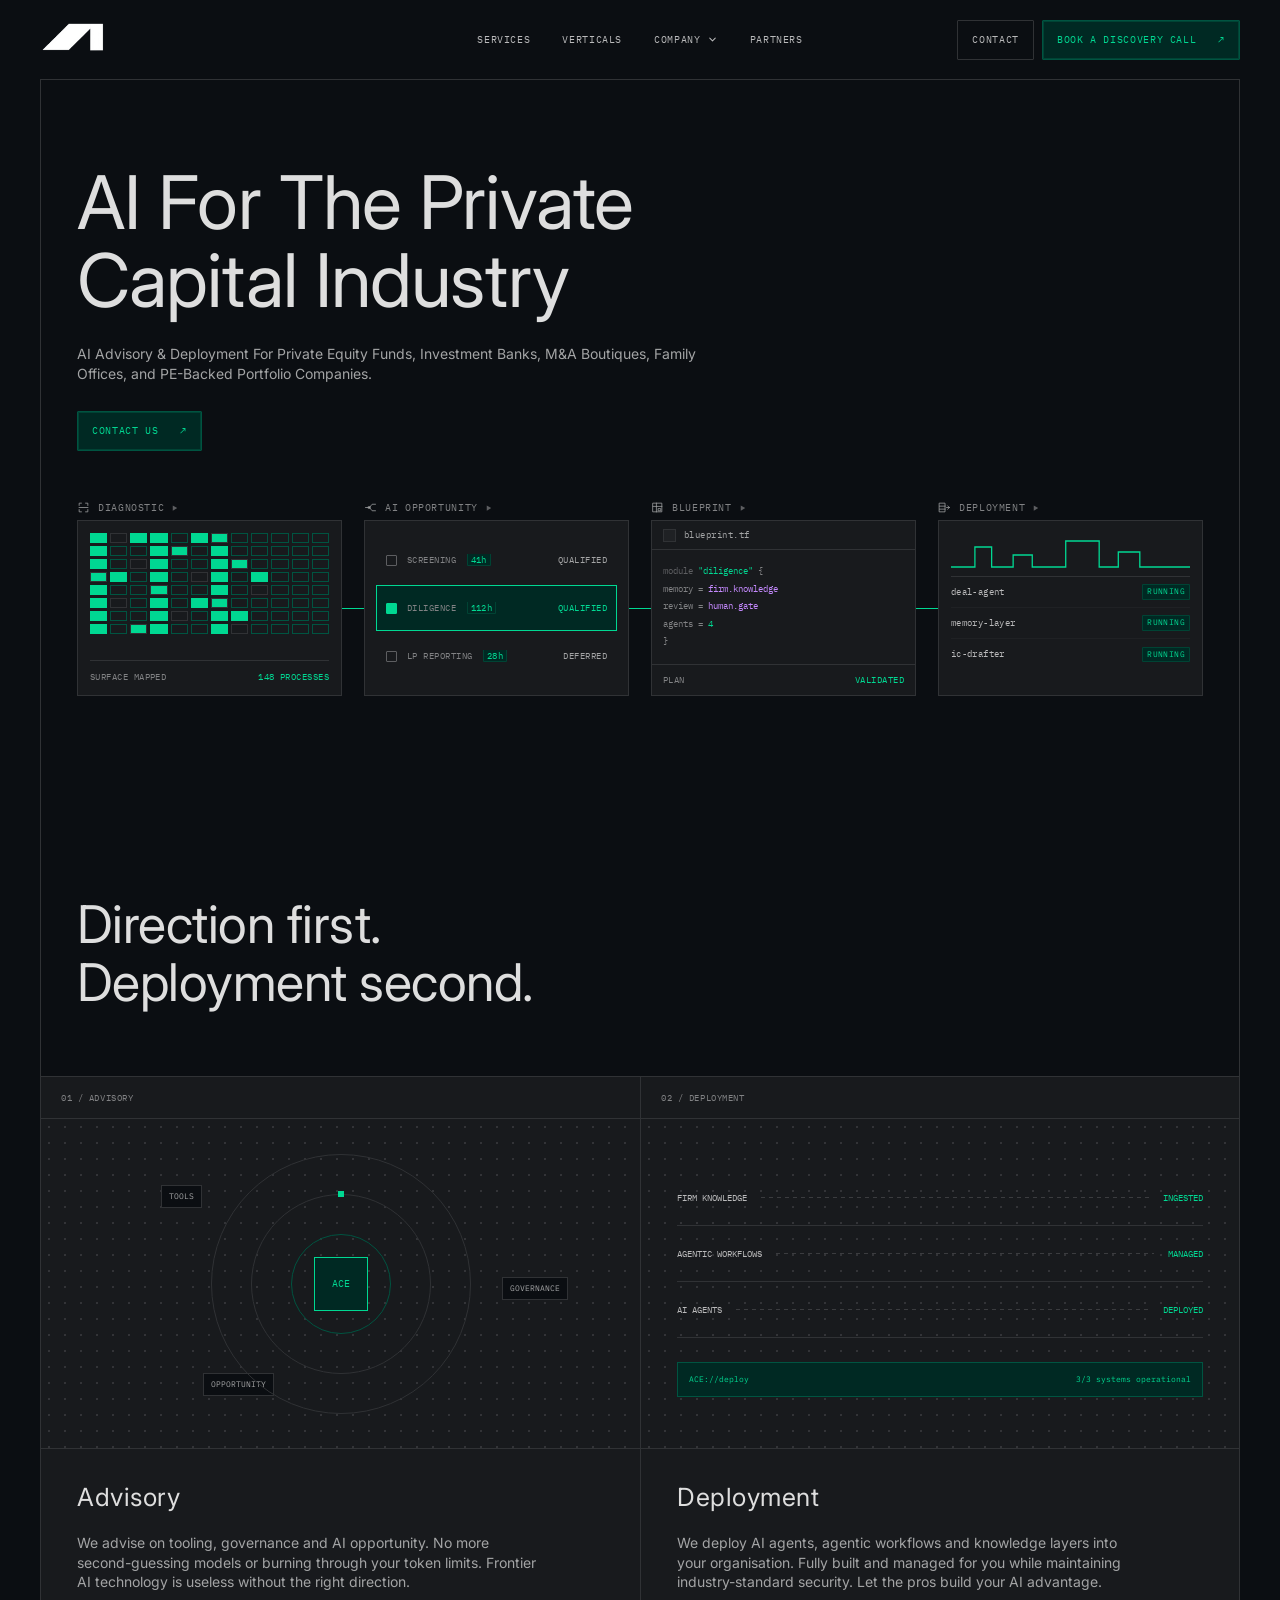
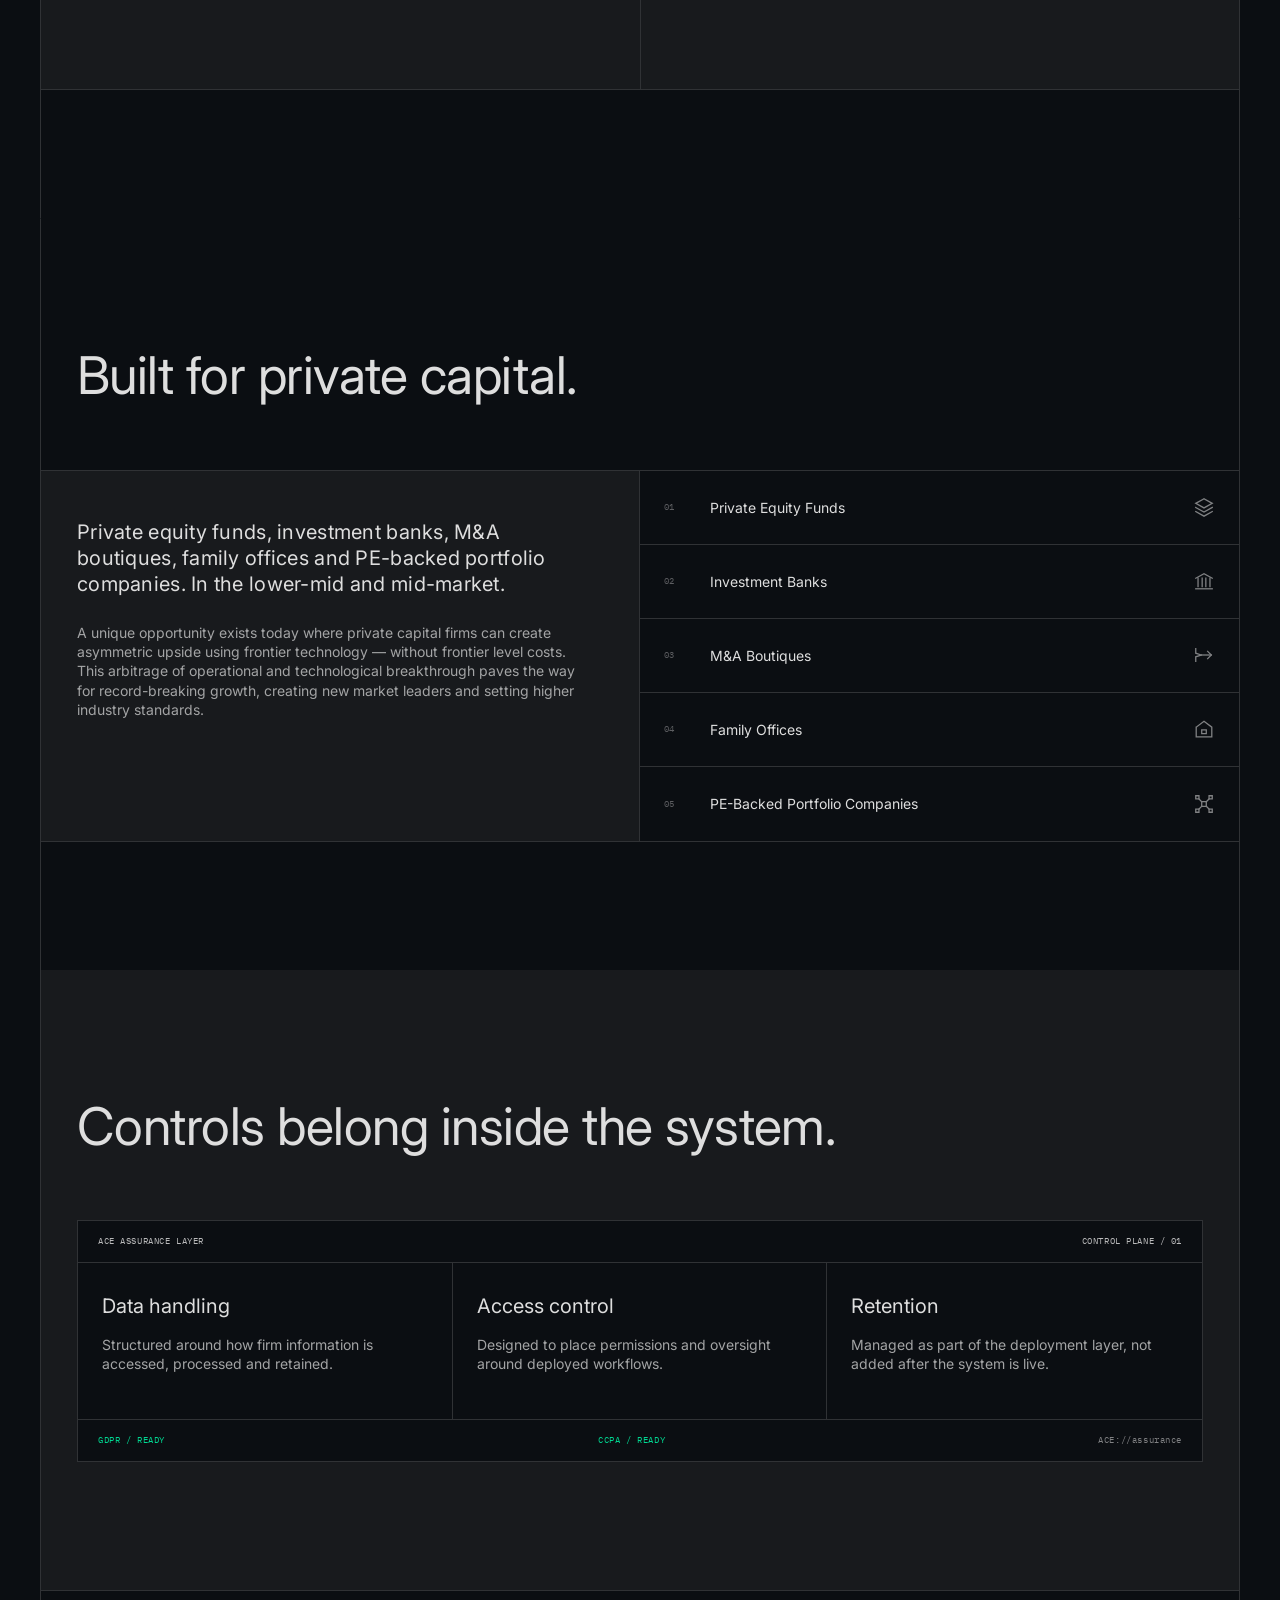
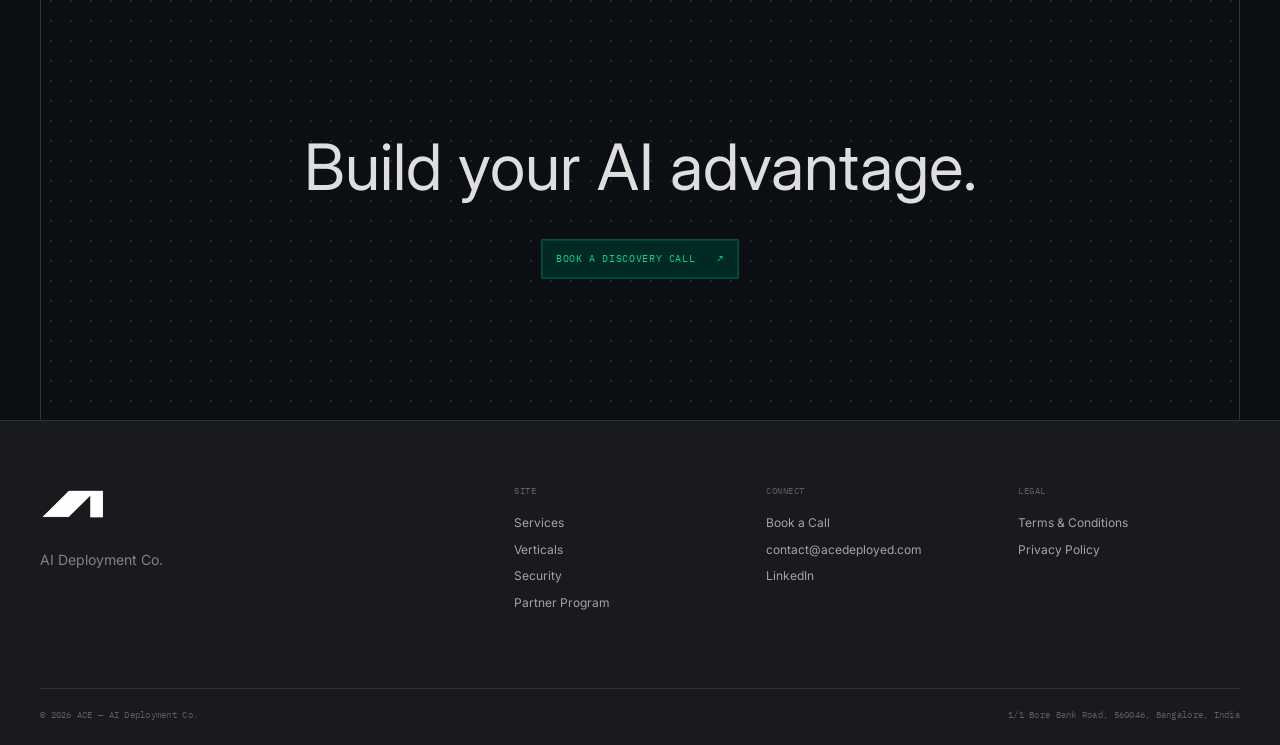
==== commit d212ae3a: "Restore the four-panel stage rail build Hamza reviewed both directions side by side and chose this o" ====
--- a/index.html
+++ b/index.html
@@ -2,27 +2,27 @@
 <html lang="en">
 <head>
   <meta charset="UTF-8"><meta name="viewport" content="width=device-width,initial-scale=1">
-  <meta name="theme-color" content="#0c0f13">
-  <meta name="description" content="AI advisory and deployment for lower-mid and mid-market private capital firms and portfolio companies.">
-  <link rel="canonical" href="https://acedeployed.com/">
+  <meta name="theme-color" content="#0b0e12">
+  <meta name="description" content="AI advisory and deployment for private equity funds, investment banks, M&amp;A boutiques, family offices, and PE-backed portfolio companies.">
+  <link rel="canonical" href="https://ace-rebrand.vercel.app/">
   <link rel="icon" href="assets/favicon.png" sizes="any" type="image/png">
   <link rel="apple-touch-icon" href="assets/apple-touch-icon.png">
   <meta property="og:type" content="website">
   <meta property="og:site_name" content="ACE">
-  <meta property="og:url" content="https://acedeployed.com/">
+  <meta property="og:url" content="https://ace-rebrand.vercel.app/">
   <meta property="og:title" content="ACE &mdash; AI For The Private Capital Industry">
-  <meta property="og:description" content="AI advisory and deployment for lower-mid and mid-market private capital firms and portfolio companies.">
-  <meta property="og:image" content="https://acedeployed.com/assets/og-cover.jpg">
+  <meta property="og:description" content="AI advisory and deployment for private equity funds, investment banks, M&amp;A boutiques, family offices, and PE-backed portfolio companies.">
+  <meta property="og:image" content="https://ace-rebrand.vercel.app/assets/og-cover.png">
   <meta property="og:image:width" content="1200">
   <meta property="og:image:height" content="630">
   <meta property="og:image:alt" content="ACE — AI Deployment Co.">
   <meta name="twitter:card" content="summary_large_image">
   <meta name="twitter:title" content="ACE &mdash; AI For The Private Capital Industry">
-  <meta name="twitter:description" content="AI advisory and deployment for lower-mid and mid-market private capital firms and portfolio companies.">
-  <meta name="twitter:image" content="https://acedeployed.com/assets/og-cover.jpg">
+  <meta name="twitter:description" content="AI advisory and deployment for private equity funds, investment banks, M&amp;A boutiques, family offices, and PE-backed portfolio companies.">
+  <meta name="twitter:image" content="https://ace-rebrand.vercel.app/assets/og-cover.png">
   <title>ACE — AI Deployment Co.</title>
   <link rel="preconnect" href="https://fonts.googleapis.com"><link rel="preconnect" href="https://fonts.gstatic.com" crossorigin>
-  <link href="https://fonts.googleapis.com/css2?family=IBM+Plex+Mono:wght@400&amp;family=Schibsted+Grotesk:wght@400;500&amp;display=swap" rel="stylesheet">
+  <link href="https://fonts.googleapis.com/css2?family=IBM+Plex+Mono:wght@400&amp;family=Inter:wght@400&amp;display=swap" rel="stylesheet">
   <link rel="stylesheet" href="styles.css"><script src="script.js" defer></script>
 </head>
 <body>
@@ -33,7 +33,7 @@
       <a href="#services">Services</a>
       <a href="#verticals">Verticals</a>
       <div class="nav-group">
-        <a class="nav-trigger" href="company">Company <svg viewBox="0 0 24 24" fill="none" stroke="currentColor" stroke-width="2" stroke-linecap="round" stroke-linejoin="round" aria-hidden="true"><path d="m6 9 6 6 6-6"/></svg></a>
+        <a class="nav-trigger" href="company">Company <svg viewBox="0 0 24 24" fill="none" stroke="currentColor" stroke-width="2.2" stroke-linecap="round" stroke-linejoin="round" aria-hidden="true"><path d="m6 9 6 6 6-6"/></svg></a>
         <div class="nav-panel"><div class="nav-panel-inner">
           <a href="company#case-studies">Case Studies</a>
           <a href="company#our-team">Our Team</a>
@@ -43,7 +43,8 @@
       <a href="partners">Partners</a>
     </nav>
     <div class="header-actions">
-      <a class="button button-primary header-cta" href="https://cal.com/acedeployed/ace-discovery">Book a Discovery Call</a>
+      <a class="button button-outline header-secondary" href="mailto:contact@acedeployed.com">Contact</a>
+      <a class="button button-primary header-cta" href="https://cal.com/acedeployed/ace-discovery">Book a Discovery Call <span aria-hidden="true">&#8599;</span></a>
       <button class="menu-button" type="button" aria-expanded="false" aria-controls="mobile-menu"><span class="sr-only">Open menu</span><i></i><i></i></button>
     </div>
     <div class="mobile-menu" id="mobile-menu" hidden>
@@ -51,231 +52,72 @@
         <a href="#services"><span>01</span>Services</a>
         <a href="#verticals"><span>02</span>Verticals</a>
         <a href="company#case-studies"><span>03</span>Case Studies</a>
-        <a href="company#our-story"><span>04</span>Our Story</a>
-        <a href="partners"><span>05</span>Partners</a>
+        <a href="company#our-team"><span>04</span>Our Team</a>
+        <a href="company#our-story"><span>05</span>Our Story</a>
+        <a href="partners"><span>06</span>Partners</a>
       </nav>
-      <a class="button button-primary" href="https://cal.com/acedeployed/ace-discovery">Book a Discovery Call</a>
+      <a class="button button-primary" href="https://cal.com/acedeployed/ace-discovery">Book a Discovery Call <span aria-hidden="true">&#8599;</span></a>
     </div>
   </header>
 
   <main id="main">
-
     <section class="hero shell" id="top">
-      <h1 class="display">AI For The Private Capital Industry</h1>
-      <p class="lede">AI advisory and deployment that turns high-value workflows into governed production systems across investment teams and portfolio companies.</p>
-      <p class="hero-meta">Private Equity <i></i> Investment Banking <i></i> M&amp;A <i></i> Family Offices <i></i> Portfolio Operations</p>
-      <div class="hero-actions">
-        <a class="button button-primary" href="https://cal.com/acedeployed/ace-discovery">Book a Discovery Call</a>
-        <a class="link-arrow" href="company#case-studies">View Case Studies</a>
+      <div class="hero-copy">
+        <h1>AI For The Private Capital Industry</h1>
+        <p>AI Advisory &amp; Deployment For Private Equity Funds, Investment Banks, M&amp;A Boutiques, Family Offices, and PE-Backed Portfolio Companies.</p>
+        <div class="hero-actions"><a class="button button-primary" href="https://cal.com/acedeployed/ace-discovery">Contact Us <span aria-hidden="true">&#8599;</span></a></div>
+      </div>
+      <div class="stage-rail" aria-hidden="true">
+        <article class="stage"><div class="stage-head"><svg class="stage-icon" viewBox="0 0 24 24" aria-hidden="true"><path d="M4 8V4h4M16 4h4v4M20 16v4h-4M8 20H4v-4"/><path d="M4 12h16"/></svg><span>Diagnostic</span><svg class="stage-caret" viewBox="0 0 8 8" aria-hidden="true"><path d="M1 .5 7 4 1 7.5Z"/></svg></div><div class="stage-box"><i class="scan"></i><div class="diag"><div class="matrix"><i></i><i></i><i></i><i></i><i></i><i></i><i></i><i></i><i></i><i></i><i></i><i></i><i></i><i></i><i></i><i></i><i></i><i></i><i></i><i></i><i></i><i></i><i></i><i></i><i></i><i></i><i></i><i></i><i></i><i></i><i></i><i></i><i></i><i></i><i></i><i></i><i></i><i></i><i></i><i></i><i></i><i></i><i></i><i></i><i></i><i></i><i></i><i></i><i></i><i></i><i></i><i></i><i></i><i></i><i></i><i></i><i></i><i></i><i></i><i></i><i></i><i></i><i></i><i></i><i></i><i></i><i></i><i></i><i></i><i></i><i></i><i></i><i></i><i></i><i></i><i></i><i></i><i></i><i></i><i></i><i></i><i></i><i></i><i></i><i></i><i></i><i></i><i></i><i></i><i></i><i></i><i></i><i></i><i></i><i></i><i></i></div><div class="stage-foot"><span>SURFACE MAPPED</span><b>148 PROCESSES</b></div></div></div></article>
+        <article class="stage"><div class="stage-head"><svg class="stage-icon" viewBox="0 0 24 24" aria-hidden="true"><path d="M3 12h7m0 0 5-6h6m-11 6 5 6h6"/><path d="M8.5 10.5h3v3h-3z"/></svg><span>AI Opportunity</span><svg class="stage-caret" viewBox="0 0 8 8" aria-hidden="true"><path d="M1 .5 7 4 1 7.5Z"/></svg></div><div class="stage-box"><div class="opp"><div class="opp-row"><i class="box"></i><em>SCREENING <u>41h</u></em><span>QUALIFIED</span></div><div class="opp-row is-pick"><i class="box"></i><em>DILIGENCE <u>112h</u></em><span>QUALIFIED</span></div><div class="opp-row"><i class="box"></i><em>LP REPORTING <u>28h</u></em><span>DEFERRED</span></div></div></div></article>
+        <article class="stage"><div class="stage-head"><svg class="stage-icon" viewBox="0 0 24 24" aria-hidden="true"><path d="M4 4h16v16H4z"/><path d="M4 10h16M10 4v16"/><path d="M14 14h4v4h-4z"/></svg><span>Blueprint</span><svg class="stage-caret" viewBox="0 0 8 8" aria-hidden="true"><path d="M1 .5 7 4 1 7.5Z"/></svg></div><div class="stage-box"><div class="plan"><div class="code-head"><i></i><span>blueprint.tf</span></div><pre class="code"><span><em>module</em> <b>"diligence"</b> {</span><span>  memory  = <u>firm.knowledge</u></span><span>  review  = <u>human.gate</u></span><span>  agents  = <b>4</b></span><span>}</span></pre><div class="code-foot"><span>PLAN</span><b>VALIDATED</b></div></div></div></article>
+        <article class="stage"><div class="stage-head"><svg class="stage-icon" viewBox="0 0 24 24" aria-hidden="true"><path d="M3 4h10v16H3z"/><path d="M3 9.5h10M3 15h10"/><path d="M16 12h5m-3-3 3 3-3 3"/></svg><span>Deployment</span><svg class="stage-caret" viewBox="0 0 8 8" aria-hidden="true"><path d="M1 .5 7 4 1 7.5Z"/></svg></div><div class="stage-box"><div class="ship"><div class="wave"><svg viewBox="0 0 400 44" preserveAspectRatio="none"><path d="M0 34H20V14H34V34H52V22H68V34H96V8H124V34H140V19H158V34H220V14H234V34H252V22H268V34H296V8H324V34H340V19H358V34H400"/></svg></div><div class="ship-row"><span>deal-agent</span><b class="chip"><span class="idle">PENDING</span><span class="live">RUNNING</span></b></div><div class="ship-row"><span>memory-layer</span><b class="chip"><span class="idle">PENDING</span><span class="live">RUNNING</span></b></div><div class="ship-row"><span>ic-drafter</span><b class="chip"><span class="idle">PENDING</span><span class="live">RUNNING</span></b></div></div></div></article>
       </div>
     </section>
 
-    <section class="section shell rule" id="method">
-      <div class="head reveal">
-        <p class="meta meta-mark">ACE Methodology</p>
-        <h2 class="h2">Direction first.<br>Deployment second.</h2>
-        <p class="body">Four stages, in order. Each one has to earn the next: we do not build until the value case holds and the controls are designed.</p>
-      </div>
-      <ol class="stages">
-
-        <li class="stage reveal">
-          <p class="stage-id">01 / DIAGNOSTIC</p>
-          <h3 class="h3">Map how the firm actually works</h3>
-          <p>Workflow by workflow: where the hours go, how many handoffs a task crosses, which steps are still manual, and where the data lives. The output is an operating picture of the firm, not a technology survey.</p>
-          <div class="stage-vis">
-            <ul class="wmap">
-              <li><span>Origination</span><i style="--f:.38"></i><b>4 handoffs</b></li>
-              <li><span>Screening</span><i style="--f:.52"></i><b>3 systems</b></li>
-              <li><span>Diligence</span><i style="--f:.88"></i><b>Manual</b></li>
-              <li><span>IC preparation</span><i style="--f:.74"></i><b>6 handoffs</b></li>
-              <li><span>Portfolio monitoring</span><i style="--f:.61"></i><b>30&ndash;45 day lag</b></li>
-              <li><span>LP reporting</span><i style="--f:.82"></i><b>Rebuilt monthly</b></li>
-            </ul>
-            <p class="vis-note">Illustrative &mdash; a diagnostic returns your firm&rsquo;s own figures</p>
-          </div>
-        </li>
-
-        <li class="stage reveal">
-          <p class="stage-id">02 / AI OPPORTUNITY</p>
-          <h3 class="h3">Rank by economic value, not by what is possible</h3>
-          <p>Every candidate workflow is scored on impact, feasibility, risk and time-to-value, then sequenced. Most of the work at this stage is deciding what not to build.</p>
-          <div class="stage-vis">
-            <table class="rank">
-              <thead><tr><th>Workflow</th><th>Impact</th><th>Feasibility</th><th>Time&#8209;to&#8209;value</th></tr></thead>
-              <tbody>
-                <tr class="pick"><td>Diligence</td><td class="v-hi">High</td><td>High</td><td>30 days</td></tr>
-                <tr><td>IC preparation</td><td class="v-hi">High</td><td>High</td><td>21 days</td></tr>
-                <tr><td>LP reporting</td><td>Medium</td><td>High</td><td>45 days</td></tr>
-              </tbody>
-            </table>
-            <p class="vis-note">Illustrative prioritisation &mdash; sequencing comes out of the diagnostic</p>
-          </div>
-        </li>
-
-        <li class="stage reveal">
-          <p class="stage-id">03 / BLUEPRINT</p>
-          <h3 class="h3">Design the architecture, including who signs off</h3>
-          <p>What connects to what, which data is reachable and by whom, where a person reviews before anything leaves the system, and how the result will be measured once live.</p>
-          <div class="stage-vis">
-            <div class="arch" aria-hidden="true">
-              <div class="arch-layer"><span class="t">Firm data</span><span class="c"><em>CRM</em><em>SharePoint</em><em>Drive</em><em>Data room</em><em>Email</em><em>Financials</em></span></div>
-              <div class="arch-join"></div>
-              <div class="arch-layer is-ace"><span class="t">ACE intelligence layer</span><span class="c"><em>Knowledge</em><em>Agents</em><em>Workflows</em><em>Permissions</em></span></div>
-              <div class="arch-join"></div>
-              <div class="arch-layer is-human"><span class="t">Human review</span><span class="c"><em>Investment team</em><em>Operating partner</em><em>CFO</em></span></div>
-              <div class="arch-join"></div>
-              <div class="arch-layer"><span class="t">Institutional output</span><span class="c"><em>IC memo</em><em>Diligence pack</em><em>KPI dashboard</em><em>LP report</em></span></div>
-            </div>
-          </div>
-        </li>
-
-        <li class="stage reveal">
-          <p class="stage-id">04 / DEPLOYMENT</p>
-          <h3 class="h3">Institutional work product, produced in the open</h3>
-          <p>The system stops being a project when the firm's actual deliverables start coming out of it. Every artefact carries the inputs it was built from, so it can be checked.</p>
-          <div class="stage-vis">
-            <ul class="outs">
-              <li><i class="dot"></i><span>IC memo</span><b>From the deal record</b></li>
-              <li><i class="dot"></i><span>Diligence pack</span><b>From the data room</b></li>
-              <li><i class="dot"></i><span>Portfolio KPI report</span><b>From portfolio data</b></li>
-              <li><i class="dot"></i><span>Target list</span><b>From the buy-box</b></li>
-              <li><i class="dot"></i><span>Board pack</span><b>From the operating model</b></li>
-            </ul>
-          </div>
-        </li>
-
-      </ol>
-    </section>
-
-    <section class="section shell rule" id="services">
-      <div class="head reveal">
-        <p class="meta meta-mark">Engagements</p>
-        <h2 class="h2">Decide well, then build it properly.</h2>
-      </div>
-      <div class="services-grid">
-
-        <article class="svc reveal">
-          <div class="svc-head"><p class="meta">Advisory</p><p class="meta">ACE / 01</p></div>
-          <div class="svc-vis" aria-hidden="true">
-            <div class="diag-in"><em>Tools</em><em>Governance</em><em>Opportunity</em></div>
-            <div class="converge"><svg viewBox="0 0 300 34" preserveAspectRatio="none" aria-hidden="true"><path pathLength="1" d="M50 0v13h100v21"/><path pathLength="1" d="M150 0v34"/><path pathLength="1" d="M250 0v13H150v21"/></svg></div>
-            <p class="diag-core">ACE Diagnostic</p>
-            <p class="diag-out"><b>AI Roadmap</b> &mdash; priority, impact, cost, sequence</p>
-          </div>
-          <h3 class="h3">Advisory</h3>
-          <p>Where AI belongs, where it does not, and what each option is worth. We work through the tooling already in place, the governance the firm answers to, and the opportunities worth taking, then return a roadmap with expected impact, implementation cost, risk and order.</p>
-          <p class="pull">Not every workflow needs AI. We identify the ones that do.</p>
+    <section class="services section shell" id="services">
+      <div class="section-intro reveal"><h2>Direction first.<br>Deployment second.</h2></div>
+      <div class="service-grid">
+        <article class="service-card reveal">
+          <div class="card-topline"><span>01 / ADVISORY</span></div>
+          <div class="card-diagram advisory-diagram" aria-hidden="true"><span class="diagram-label label-a">TOOLS</span><span class="diagram-label label-b">GOVERNANCE</span><span class="diagram-label label-c">OPPORTUNITY</span><i class="ring ring-a"></i><i class="ring ring-b"></i><i class="ring ring-c"></i><i class="orbit"><b></b></i><b class="core">ACE</b></div>
+          <div class="card-copy"><h3>Advisory</h3><p>We advise on tooling, governance and AI opportunity. No more second-guessing models or burning through your token limits. Frontier AI technology is useless without the right direction.</p></div>
         </article>
-
-        <article class="svc reveal">
-          <div class="svc-head"><p class="meta">Deployment</p><p class="meta">ACE / 02</p></div>
-          <div class="svc-vis" aria-hidden="true">
-            <ul class="chain">
-              <li><span class="n">01</span><span class="t">Firm knowledge</span></li>
-              <li><span class="n">02</span><span class="t">Workflow orchestration</span></li>
-              <li><span class="n">03</span><span class="t">ACE agents</span></li>
-              <li class="is-human"><span class="n">04</span><span class="t">Human review</span></li>
-              <li class="is-out"><span class="n">05</span><span class="t">Institutional output</span></li>
-            </ul>
-            <p class="chain-out"><em>IC memo</em><em>Diligence report</em><em>Operating dashboard</em><em>Sourcing list</em></p>
-          </div>
-          <h3 class="h3">Deployment</h3>
-          <p>Designed, deployed and managed by ACE. We build the systems, integrate them with the tools the firm already runs, and remain accountable for them once they are live. Review gates and permissions are part of the build rather than a later phase.</p>
-          <p class="pull">Built into the organisation. Managed by ACE.</p>
+        <article class="service-card reveal">
+          <div class="card-topline"><span>02 / DEPLOYMENT</span></div>
+          <div class="card-diagram deployment-diagram" aria-hidden="true"><div class="deploy-row"><span>FIRM KNOWLEDGE</span><i></i><b>INGESTED</b></div><div class="deploy-row"><span>AGENTIC WORKFLOWS</span><i></i><b>MANAGED</b></div><div class="deploy-row"><span>AI AGENTS</span><i></i><b>DEPLOYED</b></div><div class="deploy-log"><span>ACE://deploy</span><span>3/3 systems operational</span></div></div>
+          <div class="card-copy"><h3>Deployment</h3><p>We deploy AI agents, agentic workflows and knowledge layers into your organisation. Fully built and managed for you while maintaining industry-standard security. Let the pros build your AI advantage.</p></div>
         </article>
-
       </div>
     </section>
 
-    <section class="results">
-      <div class="section shell">
-        <div class="head reveal">
-          <p class="meta meta-mark">Selected Deployments</p>
-          <h2 class="h2">Measured in operating outcomes.</h2>
-        </div>
-        <ul class="metrics reveal">
-          <li><b>47%</b><span class="k">Reduction in IC preparation time</span><span class="s">$450M US buyout fund</span></li>
-          <li><b>11 &rarr; 3 days</b><span class="k">Monthly portfolio reporting cycle</span><span class="s">$450M US buyout fund</span></li>
-          <li><b>350 hours</b><span class="k">Returned through deployed systems</span><span class="s">UK family office</span></li>
-          <li><b>45&ndash;60 &rarr; 12&ndash;18 days</b><span class="k">Problem detection cycle</span><span class="s">$450M US buyout fund</span></li>
-        </ul>
-        <div class="results-foot reveal">
-          <p>Separately, a $4.5B AUM private equity firm runs twelve connected modules across its investment function &mdash; deal scoring, diligence, financial DD, IC materials, portfolio dashboards, LP reporting and audit logging &mdash; handed over seeded with sixteen of its own holdings and twenty-one live pipeline opportunities.</p>
-          <a class="link-arrow" href="company#case-studies">View Case Studies</a>
-        </div>
+    <section class="verticals section shell" id="verticals">
+      <div class="section-intro reveal"><h2>Built for private capital.</h2></div>
+      <div class="verticals-layout">
+        <div class="verticals-copy reveal"><p class="lead">Private equity funds, investment banks, M&amp;A boutiques, family offices and PE-backed portfolio companies. In the lower-mid and mid-market.</p><p>A unique opportunity exists today where private capital firms can create asymmetric upside using frontier technology — without frontier level costs. This arbitrage of operational and technological breakthrough paves the way for record-breaking growth, creating new market leaders and setting higher industry standards.</p></div>
+        <ol class="vertical-list reveal"><li><span>01</span><b>Private Equity Funds</b><svg class="vert-icon" viewBox="0 0 24 24" aria-hidden="true"><path pathLength="1" d="M12 3 21 8l-9 5-9-5 9-5Z"/><path pathLength="1" d="m3 12.5 9 5 9-5"/><path pathLength="1" d="m3 17 9 5 9-5"/></svg></li><li><span>02</span><b>Investment Banks</b><svg class="vert-icon" viewBox="0 0 24 24" aria-hidden="true"><path pathLength="1" d="M3 9 12 4l9 5"/><path pathLength="1" d="M5.5 9v9M10 9v9M14 9v9M18.5 9v9"/><path pathLength="1" d="M3 20.5h18"/></svg></li><li><span>03</span><b>M&amp;A Boutiques</b><svg class="vert-icon" viewBox="0 0 24 24" aria-hidden="true"><path pathLength="1" d="M3 5v5l6 2M3 19v-5l6-2"/><path pathLength="1" d="M9 12h11"/><path pathLength="1" d="m16 8 4 4-4 4"/></svg></li><li><span>04</span><b>Family Offices</b><svg class="vert-icon" viewBox="0 0 24 24" aria-hidden="true"><path pathLength="1" d="M3.5 10 12 3.5 20.5 10v10.5h-17V10Z"/><path pathLength="1" d="M9.5 13h5v4h-5z"/></svg></li><li><span>05</span><b>PE-Backed Portfolio Companies</b><svg class="vert-icon" viewBox="0 0 24 24" aria-hidden="true"><path pathLength="1" d="M9.5 9.5h5v5h-5z"/><path pathLength="1" d="M3 3h3.5v3.5H3zM17.5 3H21v3.5h-3.5zM3 17.5h3.5V21H3zM17.5 17.5H21V21h-3.5z"/><path pathLength="1" d="m6.5 6.5 3 3m8-3-3 3m3 8-3-3m-8 3 3-3"/></svg></li></ol>
       </div>
     </section>
 
-    <section class="section shell" id="verticals">
-      <div class="head reveal">
-        <p class="meta meta-mark">Private Capital</p>
-        <h2 class="h2">Built for private capital.</h2>
-        <p class="body">Lower-mid and mid-market firms, and the companies they own. The mandate differs; the constraint rarely does. More deal-team capacity, faster diligence, institutional memory that survives staff turnover, portfolio visibility that is current rather than a month behind, and reporting that does not consume a week.</p>
-      </div>
-      <ol class="verts reveal">
-        <li><span class="n">01</span><span><span class="t">Private Equity Funds</span><span class="flow">Deal <i></i> IC <i></i> Portfolio <i></i> Exit</span></span><svg class="vert-icon" viewBox="0 0 24 24" aria-hidden="true"><path pathLength="1" d="M12 3 21 8l-9 5-9-5 9-5Z"/><path pathLength="1" d="m3 12.5 9 5 9-5"/><path pathLength="1" d="m3 17 9 5 9-5"/></svg></li>
-        <li><span class="n">02</span><span><span class="t">Investment Banks</span><span class="flow">Prospect <i></i> Mandate <i></i> Materials <i></i> Execution</span></span><svg class="vert-icon" viewBox="0 0 24 24" aria-hidden="true"><path pathLength="1" d="M3 9 12 4l9 5"/><path pathLength="1" d="M5.5 9v9M10 9v9M14 9v9M18.5 9v9"/><path pathLength="1" d="M3 20.5h18"/></svg></li>
-        <li><span class="n">03</span><span><span class="t">M&amp;A Boutiques</span><span class="flow">Target <i></i> Outreach <i></i> Diligence <i></i> Close</span></span><svg class="vert-icon" viewBox="0 0 24 24" aria-hidden="true"><path pathLength="1" d="M3 5v5l6 2M3 19v-5l6-2"/><path pathLength="1" d="M9 12h11"/><path pathLength="1" d="m16 8 4 4-4 4"/></svg></li>
-        <li><span class="n">04</span><span><span class="t">Family Offices</span><span class="flow">Opportunity <i></i> Underwriting <i></i> Asset <i></i> Monitoring</span></span><svg class="vert-icon" viewBox="0 0 24 24" aria-hidden="true"><path pathLength="1" d="M3.5 10 12 3.5 20.5 10v10.5h-17V10Z"/><path pathLength="1" d="M9.5 13h5v4h-5z"/></svg></li>
-        <li><span class="n">05</span><span><span class="t">PE-Backed Portfolio Companies</span><span class="flow">Data <i></i> Operations <i></i> Action <i></i> EBITDA</span></span><svg class="vert-icon" viewBox="0 0 24 24" aria-hidden="true"><path pathLength="1" d="M9.5 9.5h5v5h-5z"/><path pathLength="1" d="M3 3h3.5v3.5H3zM17.5 3H21v3.5h-3.5zM3 17.5h3.5V21H3zM17.5 17.5H21V21h-3.5z"/><path pathLength="1" d="m6.5 6.5 3 3m8-3-3 3m3 8-3-3m-8 3 3-3"/></svg></li>
-      </ol>
-    </section>
-
-    <section class="section shell rule" id="security">
-      <div class="head reveal">
-        <p class="meta meta-mark">Assurance</p>
-        <h2 class="h2">Controls belong inside the system.</h2>
-        <p class="body">Permissions, review and traceability are part of the deployment architecture. They are designed at blueprint stage, not added as a compliance layer once the system is already running.</p>
-      </div>
-      <ol class="gate reveal" aria-hidden="true">
-        <li><span class="n">01</span><span class="t">Data</span><span class="d">Scoped per workflow, from sources the firm already controls</span></li>
-        <li><span class="n">02</span><span class="t">Workflow</span><span class="d">Prepared, ranked, drafted, monitored</span></li>
-        <li class="is-gate"><span class="n">03</span><span class="t">Review gate</span><span class="d">Exceptions surfaced; nothing consequential passes silently</span></li>
-        <li><span class="n">04</span><span class="t">Decision</span><span class="d">Investment judgment stays with your team</span></li>
-        <li><span class="n">05</span><span class="t">Output</span><span class="d">Traceable back to the inputs that produced it</span></li>
-      </ol>
-      <div class="controls reveal">
-        <div><h3>Role-based permissions</h3><p>Access follows the firm's existing structure. A deployment does not widen who can reach a document.</p></div>
-        <div><h3>Human review gates</h3><p>Placed during design. Consequential output does not leave the system without an approval.</p></div>
-        <div><h3>Auditability</h3><p>Who ran what, when, and against which inputs, recorded as the system operates.</p></div>
-        <div><h3>Model and data isolation</h3><p>Firm data is kept to the deployment it belongs to and is not pooled across clients.</p></div>
-        <div><h3>Encryption</h3><p>In transit and at rest, using the providers and key handling agreed for the engagement.</p></div>
-        <div><h3>Data retention</h3><p>A design decision made at blueprint stage, not a setting discovered after go-live.</p></div>
-        <div><h3>Source traceability</h3><p>Generated work carries its sources, so a reviewer can check a claim rather than trust it.</p></div>
-        <div><h3>Deployment controls</h3><p>Named people in your firm can pause, change or withdraw any workflow without going through us.</p></div>
-      </div>
-      <div class="status reveal">
-        <p>Controls are specified per engagement and written into the contract. ACE states certification status plainly rather than implying it, and where a firm requires a named standard we scope to it before work begins.</p>
-        <ul>
-          <li>SOC 2 &mdash; <b>not currently held</b></li>
-          <li>ISO 27001 &mdash; <b>not currently held</b></li>
-          <li>Data processing terms &mdash; <b>per engagement</b></li>
-        </ul>
+    <section class="security section shell" id="security">
+      <div class="section-intro reveal"><h2>Controls belong inside the system.</h2></div>
+      <div class="security-console reveal">
+        <svg class="console-trace" viewBox="0 0 100 100" preserveAspectRatio="none" aria-hidden="true"><rect x="0" y="0" width="100" height="100" pathLength="100"/></svg>
+        <div class="console-head"><span>ACE ASSURANCE LAYER</span><span>CONTROL PLANE / 01</span></div>
+        <div class="assurance-grid"><article><h3>Data handling</h3><p>Structured around how firm information is accessed, processed and retained.</p></article><article><h3>Access control</h3><p>Designed to place permissions and oversight around deployed workflows.</p></article><article><h3>Retention</h3><p>Managed as part of the deployment layer, not added after the system is live.</p></article></div>
+        <div class="console-foot"><span>GDPR / READY</span><span>CCPA / READY</span><span>ACE://assurance</span></div>
       </div>
     </section>
 
-    <section class="cta">
-      <img src="assets/industry.webp" alt="" width="1760" height="748" loading="lazy" decoding="async">
-      <div class="cta-inner shell reveal">
-        <h2 class="h2">Find where AI creates value in your firm.</h2>
-        <p>Start with the workflows, the economics and the constraints. Deploy only where the case is clear.</p>
-        <div class="hero-actions">
-          <a class="button button-primary" href="https://cal.com/acedeployed/ace-discovery">Book a Discovery Call</a>
-          <a class="link-arrow" href="mailto:contact@acedeployed.com">Contact ACE</a>
-        </div>
-        <p class="cta-brand">ACE &mdash; Accelerating Company Excellence</p>
-      </div>
-    </section>
+    <section class="cta-section shell reveal"><h2>Build your AI advantage.</h2><a class="button button-primary" href="https://cal.com/acedeployed/ace-discovery">Book a discovery call <span aria-hidden="true">↗</span></a></section>
   </main>
 
-  <footer class="site-footer">
-    <div class="footer-inner shell">
-      <div class="footer-brand"><a class="brand" href="#top" aria-label="ACE home"><img src="assets/ace-white-logomark.png" alt=""></a><p>AI Deployment Co.</p></div>
-      <div class="footer-column"><p>Site</p><a href="#method">Methodology</a><a href="#services">Services</a><a href="#verticals">Verticals</a><a href="#security">Assurance</a><a href="partners">Partner Program</a></div>
-      <div class="footer-column"><p>Connect</p><a href="https://cal.com/acedeployed/ace-discovery">Book a Discovery Call</a><a href="mailto:contact@acedeployed.com">contact@acedeployed.com</a><a href="https://www.linkedin.com/in/hamzavc">LinkedIn</a></div>
-      <div class="footer-column"><p>Legal</p><a href="terms">Terms &amp; Conditions</a><a href="privacy">Privacy Policy</a></div>
-      <div class="footer-meta"><span>© 2026 ACE — AI Deployment Co.</span><span>1/1 Bore Bank Road, 560046, Bangalore, India</span></div>
-    </div>
-  </footer>
+  <footer class="site-footer" id="company"><div class="footer-inner shell">
+    <div class="footer-brand"><a class="brand" href="#top" aria-label="ACE home"><img src="assets/ace-white-logomark.png" alt=""></a><p>AI Deployment Co.</p></div>
+    <div class="footer-column"><p>Site</p><a href="#services">Services</a><a href="#verticals">Verticals</a><a href="#security">Security</a><a href="partners">Partner Program</a></div>
+    <div class="footer-column"><p>Connect</p><a href="https://cal.com/acedeployed/ace-discovery">Book a Call</a><a href="mailto:contact@acedeployed.com">contact@acedeployed.com</a><!-- TODO: swap for the ACE company LinkedIn page when Hamza supplies it. Currently the founder profile. --><a href="https://www.linkedin.com/in/hamzavc">LinkedIn</a></div>
+    <div class="footer-column"><p>Legal</p><a href="terms">Terms &amp; Conditions</a><a href="privacy">Privacy Policy</a></div>
+    <div class="footer-meta"><span>© 2026 ACE — AI Deployment Co.</span><span>1/1 Bore Bank Road, 560046, Bangalore, India</span></div>
+  </div></footer>
 </body>
 </html>
--- a/styles.css
+++ b/styles.css
@@ -1,376 +1,198 @@
-/* ===========================================================================
-   ACE design system.
+:root{--void:#0b0e12;--carbon:#181a1d;--graphite:#1f2124;--slate:#303235;--fog:#5d5e61;--steel:#818284;--ash:#a3a4a5;--silver:#bababb;--bone:#dedede;--green:#00d892;--teal:#002923;--emerald:#005441;--violet:#c58aff;--mono:"IBM Plex Mono",ui-monospace,SFMono-Regular,Menlo,Consolas,monospace;--sans:"Inter",Helvetica,Arial,sans-serif;--shell:min(1200px,calc(100vw - 64px))}
+*{box-sizing:border-box}html{scroll-behavior:smooth;background:var(--void)}body{margin:0;overflow-x:clip;background:var(--void);color:var(--bone);font-family:var(--sans);font-size:14px;font-weight:400;line-height:1.38;-webkit-font-smoothing:antialiased}body.menu-open{overflow:hidden}a{color:inherit;text-decoration:none}button{color:inherit;font:inherit}img{display:block;max-width:100%}.shell{width:var(--shell);margin-inline:auto}.sr-only{position:absolute;width:1px;height:1px;padding:0;overflow:hidden;clip:rect(0,0,0,0);white-space:nowrap;border:0}.skip-link{position:fixed;top:12px;left:12px;z-index:100;padding:10px 14px;background:var(--green);color:var(--void);font-family:var(--mono);transform:translateY(-150%)}.skip-link:focus{transform:translateY(0)}:focus-visible{outline:1px solid var(--green);outline-offset:4px}
+.site-header{position:relative;z-index:20;display:grid;min-height:80px;grid-template-columns:1fr auto 1fr;align-items:center;border-bottom:1px solid var(--slate)}.brand{display:inline-flex;width:fit-content;align-items:center;justify-self:start}.brand img{width:70px;height:auto}.desktop-nav{display:flex;align-items:center;gap:32px;color:var(--silver);font-family:var(--mono);font-size:10px;letter-spacing:.064em;text-transform:uppercase}.desktop-nav a{padding:8px 0;transition:color 160ms linear}.desktop-nav a:hover{color:var(--green)}.header-actions{display:flex;justify-content:flex-end;gap:8px}.button{display:inline-flex;min-height:40px;width:fit-content;align-items:center;justify-content:space-between;gap:22px;padding:10px 14px;border:1px solid var(--slate);border-radius:1px;font-family:var(--mono);font-size:10px;line-height:1.6;letter-spacing:.064em;text-transform:uppercase;transition:background-color 160ms linear,border-color 160ms linear,color 160ms linear}.button-primary{border-color:var(--emerald);background:var(--teal);color:var(--green);box-shadow:inset 0 0 0 1px rgb(0 216 146 / 15%)}.button-primary:hover{border-color:var(--green);background:var(--emerald)}.button-outline{background:transparent;color:var(--silver)}.button-outline:hover{border-color:var(--ash);color:var(--bone)}.menu-button,.mobile-menu{display:none}.nav-group{position:relative}.nav-trigger{display:inline-flex;align-items:center;gap:6px}.nav-trigger svg{width:11px;height:11px;transition:transform 200ms linear}.nav-group:hover .nav-trigger svg,.nav-group:focus-within .nav-trigger svg{transform:rotate(180deg)}.nav-panel{position:absolute;z-index:50;top:100%;left:50%;padding-top:14px;visibility:hidden;opacity:0;transform:translateX(-50%);transition:opacity 160ms linear,visibility 160ms linear}.nav-group:hover .nav-panel,.nav-group:focus-within .nav-panel{visibility:visible;opacity:1}.nav-panel-inner{display:flex;min-width:196px;flex-direction:column;padding:5px;border:1px solid var(--slate);border-radius:1px;background:var(--carbon)}.nav-panel-inner a{padding:9px 11px;border-radius:1px;white-space:nowrap;transition:background-color 160ms linear,color 160ms linear}.nav-panel-inner a:hover{background:var(--graphite);color:var(--green)}
+.hero{position:relative;overflow:hidden;border-right:1px solid var(--slate);border-left:1px solid var(--slate)}.hero-copy{position:relative;z-index:1;width:100%;padding:84px 36px 0}.eyebrow{display:flex;align-items:center;gap:10px;margin:0 0 22px;color:var(--steel);font-family:var(--mono);font-size:10px;line-height:1.6;letter-spacing:.064em;text-transform:uppercase}.eyebrow>span{color:var(--green)}h1,h2,h3{font-weight:400}.hero h1{max-width:760px;margin:0;font-size:clamp(42px,6.1vw,74px);line-height:1.05;letter-spacing:-.012em}.hero-copy>p:not(.eyebrow){max-width:620px;margin:25px 0 0;color:var(--ash);font-size:14px}.hero-actions{display:flex;align-items:center;gap:25px;margin-top:28px}.text-link{color:var(--silver);font-family:var(--mono);font-size:10px;letter-spacing:.064em;text-transform:uppercase}.text-link:hover{color:var(--green)}
+.section{padding-block:128px;border-right:1px solid var(--slate);border-left:1px solid var(--slate)}.section-intro{padding:0 36px 64px}.section-intro h2{max-width:760px;margin:0;font-size:clamp(36px,4.2vw,52px);line-height:1.12;letter-spacing:-.01em}.service-grid{display:grid;grid-template-columns:1fr 1fr;border-top:1px solid var(--slate);border-bottom:1px solid var(--slate)}.service-card{min-width:0;background:var(--carbon);transition:background 180ms linear}.service-card:hover{background:var(--graphite)}.service-card+.service-card{border-left:1px solid var(--slate)}.card-topline,.console-head,.console-foot{display:flex;min-height:42px;align-items:center;justify-content:space-between;padding:0 20px;border-bottom:1px solid var(--slate);color:var(--steel);font-family:var(--mono);font-size:9px;letter-spacing:.064em}.card-diagram{position:relative;height:330px;overflow:hidden;border-bottom:1px solid var(--slate);background-image:radial-gradient(circle,rgb(129 130 132 / 25%) 1px,transparent 1px);background-size:16px 16px}.advisory-diagram .ring{position:absolute;top:50%;left:50%;border:1px solid var(--slate);border-radius:50%;transform:translate(-50%,-50%)}.ring-a{width:260px;height:260px}.ring-b{width:180px;height:180px}.ring-c{width:100px;height:100px;border-color:var(--emerald)!important}.core{position:absolute;top:50%;left:50%;display:grid;width:54px;height:54px;place-items:center;border:1px solid var(--green);background:var(--teal);color:var(--green);font-family:var(--mono);font-size:10px;font-weight:400;transform:translate(-50%,-50%)}.diagram-label{position:absolute;padding:5px 7px;border:1px solid var(--slate);background:var(--void);color:var(--ash);font-family:var(--mono);font-size:8px}.label-a{top:20%;left:20%}.label-b{top:48%;right:12%}.label-c{bottom:16%;left:27%}.deployment-diagram{display:flex;flex-direction:column;justify-content:center;padding:36px}.deploy-row{display:grid;min-height:56px;grid-template-columns:auto 1fr auto;gap:14px;align-items:center;border-bottom:1px solid var(--slate);color:var(--silver);font-family:var(--mono);font-size:9px}.deploy-row i{height:1px;background:repeating-linear-gradient(90deg,var(--fog) 0 4px,transparent 4px 8px)}.deploy-row b{color:var(--green);font-weight:400}.deploy-log{display:flex;justify-content:space-between;margin-top:24px;padding:11px;border:1px solid var(--emerald);background:var(--teal);color:var(--green);font-family:var(--mono);font-size:8px}.card-copy{min-height:240px;padding:32px 36px 42px}.card-copy h3{margin:0 0 20px;font-size:25px;line-height:1.28;letter-spacing:.02em}.card-copy p{max-width:460px;margin:0;color:var(--ash)}
+.verticals{border-top:1px solid transparent;background:var(--void)}.verticals-layout{display:grid;grid-template-columns:1fr 1fr;border-top:1px solid var(--slate);border-bottom:1px solid var(--slate)}.verticals-copy{padding:48px 36px;border-right:1px solid var(--slate);background:var(--carbon)}.verticals-copy p{max-width:500px;margin:0 0 26px;color:var(--ash)}.verticals-copy .lead{color:var(--bone);font-size:20px;line-height:1.3;letter-spacing:.014em}.vertical-list{margin:0;padding:0;list-style:none}.vertical-list li{display:grid;min-height:74px;grid-template-columns:46px 1fr auto;align-items:center;padding:0 24px;border-bottom:1px solid var(--slate)}.vertical-list li:last-child{border-bottom:0}.vertical-list span{color:var(--fog);font-family:var(--mono);font-size:9px}.vertical-list b{font-size:14px;font-weight:400}
+.security{background:var(--carbon)}.security-console{margin:0 36px;border:1px solid var(--slate);background:var(--void)}.console-head{color:var(--silver)}.assurance-grid{display:grid;grid-template-columns:repeat(3,1fr)}.assurance-grid article{min-height:156px;padding:30px 24px;border-right:1px solid var(--slate)}.assurance-grid article:last-child{border-right:0}.assurance-grid h3{margin:0 0 16px;font-size:20px;line-height:1.3}.assurance-grid p{margin:0;color:var(--ash)}.console-foot{border-top:1px solid var(--slate);border-bottom:0}.console-foot span:nth-child(-n+2){color:var(--green)}
+.cta-section{display:grid;min-height:430px;place-items:center;align-content:center;border:1px solid var(--slate);border-bottom:0;text-align:center;background-image:radial-gradient(circle,rgb(129 130 132 / 22%) 1px,transparent 1px);background-size:20px 20px}.cta-section .eyebrow{margin-bottom:22px}.cta-section h2{margin:0 0 36px;font-size:clamp(42px,5vw,65px);line-height:1.1}.site-footer{border-top:1px solid var(--slate);background:var(--carbon)}.footer-inner{display:grid;grid-template-columns:2fr repeat(3,1fr);gap:30px;padding-block:64px 24px}.footer-brand p{margin:18px 0 0;color:var(--steel)}.footer-column{display:flex;flex-direction:column;gap:10px}.footer-column p{margin:0 0 8px;color:var(--fog);font-family:var(--mono);font-size:9px;letter-spacing:.064em;text-transform:uppercase}.footer-column a{width:fit-content;color:var(--ash);font-size:12px}.footer-column a:hover{color:var(--green)}.footer-meta{display:flex;grid-column:1/-1;justify-content:space-between;margin-top:46px;padding-top:20px;border-top:1px solid var(--slate);color:var(--fog);font-family:var(--mono);font-size:9px;letter-spacing:.03em}
+.reveal{opacity:0;transform:translateY(14px);transition:opacity 700ms cubic-bezier(.2,.7,.2,1),transform 700ms cubic-bezier(.2,.7,.2,1)}.reveal.is-visible{opacity:1;transform:translateY(0)}
 
-   A private-capital technology and deployment company. Roughly 70%
-   institutional technology, 20% industrial/real-economy, 10% frontier AI.
+/* ---------------------------------------------------------------------------
+   Hero stage rail — the ACE engagement sequence.
 
-   Deliberately NOT: developer tooling, terminal UI, SaaS dashboard, PE
-   consultancy. The previous build borrowed Oxide Computer's language too
-   directly; the bordered page column, dot grids, terminal chrome, status
-   chips and mono-dominant type are all gone.
+   Four console panels: Diagnostic, AI Opportunity, Blueprint, Deployment.
+   Panel chrome, badge treatment, chip inset and the grey-to-green role split
+   are taken from the Oxide reference (Refero 57399d2f) and the four supplied
+   console captures. Code Violet appears once, inside the blueprint panel, as
+   a syntax accent only — never as a status colour.
 
-   Three primitives carry the identity:
-     1. Vermilion  — oxidised steel and engineering markings, never a
-                     brand-red shout. Marks, rules, ordinals, one hover.
-     2. The notch  — a diagonal clipped corner taken from the ACE mark.
-                     Used sparingly so it reads as a signature, not a style.
-     3. Mono as metadata — section IDs and annotations only, ~15% of type.
-                     Everything a human reads is set in the grotesk.
+   The sequence autoplays once on load and holds its finished state. The only
+   repeating motion is the deployment trace, which is a data readout scrolling
+   past, not a pulse. Under prefers-reduced-motion every animation collapses
+   to its end state, so the finished composition is what a reduced-motion
+   visitor sees immediately.
+--------------------------------------------------------------------------- */
+.stage-rail{display:grid;grid-template-columns:repeat(4,1fr);gap:0 22px;padding:44px 36px 72px}
+.stage{position:relative;min-width:0;opacity:0;animation:stage-in 520ms cubic-bezier(.2,.7,.2,1) both}
+.stage:nth-child(1){animation-delay:120ms}
+.stage:nth-child(2){animation-delay:260ms}
+.stage:nth-child(3){animation-delay:400ms}
+.stage:nth-child(4){animation-delay:540ms}
+.stage+.stage::before,.stage+.stage::after{content:"";position:absolute;top:113px;left:-22px;width:22px;height:1px}
+.stage+.stage::before{background:var(--slate)}
+.stage+.stage::after{background:var(--green);transform:scaleX(0);transform-origin:left;animation:link-run 400ms linear both}
+.stage:nth-child(2)::after{animation-delay:1900ms}
+.stage:nth-child(3)::after{animation-delay:3500ms}
+.stage:nth-child(4)::after{animation-delay:5100ms}
+.stage-head{display:flex;align-items:center;gap:8px;height:25px;color:var(--steel);font-family:var(--mono);font-size:10px;letter-spacing:.064em;text-transform:uppercase;white-space:nowrap}
+.stage-head span{overflow:hidden;text-overflow:ellipsis}
+.stage-icon{flex:none;width:13px;height:13px;fill:none;stroke:var(--ash);stroke-width:1.4;stroke-linecap:square;stroke-linejoin:miter}
+.stage-caret{flex:none;width:6px;height:6px;fill:var(--fog)}
+.stage-box{position:relative;height:176px;overflow:hidden;border:1px solid var(--slate);background:var(--carbon)}
+.scan{position:absolute;z-index:2;top:0;left:0;width:100%;height:1px;background:var(--green);opacity:0;animation:scan-down 1400ms cubic-bezier(.4,0,.6,1) 700ms both}
 
-   Motion: intelligence assembling, never a terminal booting. Reveals and
-   connector draws only, all under prefers-reduced-motion.
-=========================================================================== */
-:root{
-  /* core. --steel is #80868e rather than the brief's #626870: that value
-     measures 3.41:1 on ink black and fails AA for the small metadata it
-     carries. This is the nearest muted grey that clears 4.5:1 on both the
-     page and the panel while keeping bone > ash > steel intact. */
-  --void:#0c0f13;--elevated:#12171d;--panel:#171d24;--panel-2:#1d242c;
-  --bone:#e8e3da;--ash:#9a9da1;--steel:#80868e;--line:#2a3037;
-  /* ACE accent — oxidised vermilion */
-  --accent:#d34a36;--accent-hover:#e25a43;--accent-dark:#431b18;
-  --accent-wash:rgb(211 74 54 / 10%);
-  /* secondary: cold blue-grey for data and connections */
-  --info:#7894a1;--info-dim:#33454c;
-  --sans:"Schibsted Grotesk","Inter",Helvetica,Arial,sans-serif;
-  --mono:"IBM Plex Mono",ui-monospace,SFMono-Regular,Menlo,monospace;
-  --shell:min(1240px,calc(100vw - 80px));
-  --pad:0px;
-  --notch:16px;
-}
-*{box-sizing:border-box}
-html{scroll-behavior:smooth;background:var(--void)}
-body{margin:0;overflow-x:clip;background:var(--void);color:var(--bone);font-family:var(--sans);font-size:15px;font-weight:400;line-height:1.5;-webkit-font-smoothing:antialiased;text-rendering:optimizeLegibility}
-body.menu-open{overflow:hidden}
-a{color:inherit;text-decoration:none}
-button{color:inherit;font:inherit}
-img{display:block;max-width:100%}
-h1,h2,h3,h4{margin:0;font-weight:400}
-p{margin:0}
-ul,ol{margin:0;padding:0;list-style:none}
-.shell{width:var(--shell);margin-inline:auto}
-.sr-only{position:absolute;width:1px;height:1px;padding:0;overflow:hidden;clip:rect(0,0,0,0);white-space:nowrap;border:0}
-.skip-link{position:fixed;top:12px;left:12px;z-index:100;padding:12px 16px;background:var(--bone);color:var(--void);transform:translateY(-160%)}
-.skip-link:focus{transform:translateY(0)}
-:focus-visible{outline:2px solid var(--accent-hover);outline-offset:3px}
+/* Stage 1 — diagnostic. Allocation matrix wiping in under a scan line. */
+.diag{display:flex;height:100%;flex-direction:column;padding:12px}
+.matrix{display:grid;flex:1;min-height:0;overflow:hidden;align-content:start;gap:3px;grid-template-columns:repeat(12,1fr);animation:wipe-x 1200ms cubic-bezier(.35,0,.25,1) 700ms both}
+.matrix i{height:10px;border:1px solid var(--emerald)}
+.matrix i:nth-child(3n+1),.matrix i:nth-child(7n+3),.matrix i:nth-child(13n+6){border-color:var(--green);background:var(--green)}
+.matrix i:nth-child(5n+2){border-color:var(--slate)}
+.matrix i:nth-child(12n+10),.matrix i:nth-child(12n+11),.matrix i:nth-child(12n){border-color:var(--emerald);background:none}
+.stage-foot{display:flex;justify-content:space-between;margin-top:11px;padding-top:10px;border-top:1px solid var(--slate);color:var(--steel);font-family:var(--mono);font-size:9px;letter-spacing:.05em}
+.stage-foot b{color:var(--green);font-weight:400;opacity:0;animation:fade-in 420ms linear 1700ms both}
 
-/* --- ACE notch: the diagonal from the mark, clipped off one corner -------- */
-.notch{clip-path:polygon(0 0,calc(100% - var(--notch)) 0,100% var(--notch),100% 100%,0 100%)}
-.notch-sm{--notch:10px;clip-path:polygon(0 0,calc(100% - var(--notch)) 0,100% var(--notch),100% 100%,0 100%)}
-/* A hairline that survives the clip: the frame is the border. */
-.notch-frame{padding:1px;background:var(--line);clip-path:polygon(0 0,calc(100% - var(--notch)) 0,100% var(--notch),100% 100%,0 100%)}
-.notch-frame>*{background:var(--panel);clip-path:polygon(0 0,calc(100% - var(--notch)) 0,100% var(--notch),100% 100%,0 100%)}
+/* Stage 2 — AI opportunity. Verdict rows, one selected. */
+.opp{display:flex;height:100%;flex-direction:column;justify-content:center;gap:2px;padding:11px}
+.opp-row{display:grid;min-height:46px;grid-template-columns:auto 1fr auto;gap:10px;align-items:center;padding:0 9px;border:1px solid transparent;animation:row-in 400ms cubic-bezier(.2,.7,.2,1) both}
+.opp-row:nth-child(1){animation-delay:2200ms}
+.opp-row:nth-child(2){animation-delay:2350ms}
+.opp-row:nth-child(3){animation-delay:2500ms}
+.opp-row .box{width:11px;height:11px;border:1px solid var(--fog);border-radius:1px}
+.opp-row em{overflow:hidden;color:var(--steel);font-family:var(--mono);font-size:9px;font-style:normal;letter-spacing:.05em;text-overflow:ellipsis;white-space:nowrap}
+.opp-row u{margin-left:5px;padding:1px 4px;border-radius:1px;background:var(--teal);color:var(--green);text-decoration:none;box-shadow:inset 0 0 0 1px rgb(0 216 146 / 15%)}
+.opp-row span{color:var(--ash);font-family:var(--mono);font-size:9px;letter-spacing:.05em}
+.opp-row.is-pick{animation:row-in 400ms cubic-bezier(.2,.7,.2,1) 2350ms both,select-row 460ms linear 3050ms both}
+.opp-row.is-pick .box{animation:box-check 460ms linear 3050ms both}
+.opp-row.is-pick span{animation:verdict 460ms linear 3050ms both}
 
-/* --- Type ----------------------------------------------------------------- */
-.meta{color:var(--ash);font-family:var(--mono);font-size:10px;font-weight:400;letter-spacing:.1em;text-transform:uppercase}
-.meta-mark{display:flex;align-items:center;gap:12px}
-.meta-mark::before{content:"";width:18px;height:2px;flex:none;background:var(--accent)}
-.display{font-size:clamp(44px,6.4vw,82px);line-height:1.02;letter-spacing:-.024em;text-wrap:balance}
-.h2{font-size:clamp(33px,4.4vw,54px);line-height:1.06;letter-spacing:-.02em;text-wrap:balance}
-.h3{font-size:clamp(20px,2vw,25px);line-height:1.22;letter-spacing:-.012em}
-.lede{color:var(--ash);font-size:clamp(16px,1.4vw,19px);line-height:1.55}
-.body{color:var(--ash);font-size:15px;line-height:1.62}
+/* Stage 3 — blueprint. Config typing in, line by line. */
+.plan{display:flex;height:100%;flex-direction:column}
+.code-head{display:flex;min-height:29px;align-items:center;gap:8px;padding:0 11px;border-bottom:1px solid var(--slate);color:var(--ash);font-family:var(--mono);font-size:9px;letter-spacing:.05em}
+.code-head i{width:13px;height:13px;flex:none;border:1px solid var(--slate);background:var(--graphite)}
+.code{margin:0;padding:12px 11px;overflow:hidden;color:var(--steel);font-family:var(--mono);font-size:9px;line-height:1.95}
+.code span{display:block;overflow:hidden;white-space:nowrap;animation:wipe-x 280ms steps(18,end) both}
+.code span:nth-child(1){animation-delay:3800ms}
+.code span:nth-child(2){animation-delay:3990ms}
+.code span:nth-child(3){animation-delay:4180ms}
+.code span:nth-child(4){animation-delay:4370ms}
+.code span:nth-child(5){animation-delay:4560ms}
+.code-foot{display:flex;margin-top:auto;justify-content:space-between;padding:9px 11px;border-top:1px solid var(--slate);color:var(--steel);font-family:var(--mono);font-size:9px;letter-spacing:.05em}
+.code-foot b{color:var(--green);font-weight:400;opacity:0;animation:fade-in 420ms linear 4900ms both}
+.code b{color:var(--green);font-weight:400}
+.code u{color:var(--violet);text-decoration:none}
+.code em{color:var(--fog);font-style:normal}
 
-/* Sections sit on the background. No page-wide border column. */
-.section{padding-block:clamp(84px,9vw,138px)}
-.rule{border-top:1px solid var(--line)}
-.head{max-width:900px}
-.head .meta{margin-bottom:26px}
-.head>p{max-width:660px;margin-top:24px}
+/* Stage 4 — deployment. Throughput trace over live instances. */
+.ship{display:flex;height:100%;flex-direction:column;padding:12px}
+.wave{height:44px;overflow:hidden;border-bottom:1px solid var(--slate);animation:wipe-x 1100ms cubic-bezier(.35,0,.25,1) 5400ms both}
+.wave svg{width:200%;height:44px;animation:trace 22s linear 6600ms infinite}
+.wave path{fill:none;stroke:var(--green);stroke-width:1.3;vector-effect:non-scaling-stroke}
+.ship-row{display:flex;min-height:31px;align-items:center;justify-content:space-between;gap:8px;border-bottom:1px solid var(--graphite);color:var(--silver);font-family:var(--mono);font-size:9px;letter-spacing:.04em;animation:row-in 400ms cubic-bezier(.2,.7,.2,1) both}
+.ship-row:last-child{border-bottom:0}
+.ship-row:nth-child(2){animation-delay:5500ms}
+.ship-row:nth-child(3){animation-delay:5680ms}
+.ship-row:nth-child(4){animation-delay:5860ms}
+.ship-row>span{overflow:hidden;text-overflow:ellipsis;white-space:nowrap}
+.chip{display:inline-grid;flex:none;font-weight:400}
+.chip span{grid-area:1/1;padding:2px 5px;border-radius:1px;font-size:8px;letter-spacing:.05em}
+.chip .idle{background:var(--graphite);color:var(--steel);box-shadow:inset 0 0 0 1px rgb(186 186 187 / 12%);animation:fade-out 300ms linear both}
+.chip .live{background:var(--teal);color:var(--green);opacity:0;box-shadow:inset 0 0 0 1px rgb(0 216 146 / 15%);animation:fade-in 300ms linear both}
+.ship-row:nth-child(2) .chip span{animation-delay:6400ms}
+.ship-row:nth-child(3) .chip span{animation-delay:6620ms}
+.ship-row:nth-child(4) .chip span{animation-delay:6840ms}
 
-/* --- Header --------------------------------------------------------------- */
-.site-header{position:relative;z-index:20;display:grid;min-height:86px;grid-template-columns:1fr auto 1fr;align-items:center}
-.brand{display:inline-flex;width:fit-content;align-items:center;justify-self:start}
-.brand img{width:66px;height:auto}
-.desktop-nav{display:flex;align-items:center;gap:38px;color:var(--ash);font-size:14px}
-.desktop-nav a{padding:8px 0;transition:color 160ms linear}
-.desktop-nav a:hover{color:var(--bone)}
-.header-actions{display:flex;align-items:center;justify-content:flex-end;gap:10px}
-.button{--notch:11px;position:relative;display:inline-flex;min-height:46px;width:fit-content;align-items:center;padding:12px 22px;font-size:13.5px;letter-spacing:.005em;transition:background-color 170ms linear,color 170ms linear}
-.button-primary{background:var(--bone);color:var(--void);clip-path:polygon(0 0,calc(100% - var(--notch)) 0,100% var(--notch),100% 100%,0 100%)}
-.button-primary:hover{background:#fff}
-.button-ghost{color:var(--ash)}
-.button-ghost:hover{color:var(--bone)}
-.link-arrow{display:inline-flex;align-items:center;gap:10px;color:var(--bone);font-size:14px;transition:gap 180ms cubic-bezier(.2,.7,.2,1),color 160ms linear}
-.link-arrow::after{content:"";width:16px;height:1px;background:var(--accent);transition:width 180ms cubic-bezier(.2,.7,.2,1)}
-.link-arrow:hover{color:var(--accent-hover)}
-.link-arrow:hover::after{width:26px}
-.menu-button,.mobile-menu{display:none}
-.nav-group{position:relative}
-.nav-trigger{display:inline-flex;align-items:center;gap:7px}
-.nav-trigger svg{width:11px;height:11px;transition:transform 200ms linear}
-.nav-group:hover .nav-trigger svg,.nav-group:focus-within .nav-trigger svg{transform:rotate(180deg)}
-.nav-panel{position:absolute;z-index:50;top:100%;left:50%;padding-top:14px;visibility:hidden;opacity:0;transform:translateX(-50%);transition:opacity 160ms linear,visibility 160ms linear}
-.nav-group:hover .nav-panel,.nav-group:focus-within .nav-panel{visibility:visible;opacity:1}
-.nav-panel-inner{--notch:10px;display:flex;min-width:206px;flex-direction:column;padding:6px;background:var(--panel);box-shadow:0 0 0 1px var(--line);clip-path:polygon(0 0,calc(100% - var(--notch)) 0,100% var(--notch),100% 100%,0 100%)}
-.nav-panel-inner a{padding:10px 12px;font-size:14px;transition:background-color 160ms linear,color 160ms linear}
-.nav-panel-inner a:hover{background:var(--panel-2);color:var(--accent-hover)}
+@keyframes stage-in{from{opacity:0;transform:translateY(12px)}to{opacity:1;transform:none}}
+@keyframes link-run{from{transform:scaleX(0)}to{transform:scaleX(1)}}
+@keyframes wipe-x{from{clip-path:inset(0 100% 0 0)}to{clip-path:inset(0 0 0 0)}}
+@keyframes scan-down{0%{opacity:0;transform:translateY(6px)}10%{opacity:.85}100%{opacity:0;transform:translateY(118px)}}
+@keyframes row-in{from{opacity:0;transform:translateX(-10px)}to{opacity:1;transform:none}}
+@keyframes select-row{to{border-color:var(--green);background:var(--teal)}}
+@keyframes box-check{to{border-color:var(--green);background:var(--green)}}
+@keyframes verdict{to{color:var(--green)}}
+@keyframes fade-in{to{opacity:1}}
+@keyframes fade-out{to{opacity:0}}
+@keyframes trace{to{transform:translateX(-50%)}}
+@keyframes draw-path{to{stroke-dashoffset:0}}
+@keyframes spin{to{transform:translate(-50%,-50%) rotate(360deg)}}
+@keyframes rise{from{opacity:0;transform:translateY(14px)}to{opacity:1;transform:none}}
 
-/* --- Hero: typographic, generous, no chrome ------------------------------- */
-.hero{padding-block:clamp(78px,11vw,158px) clamp(74px,9vw,120px)}
-.hero h1{max-width:15ch}
-.hero .lede{max-width:640px;margin-top:34px;color:var(--bone)}
-.hero-meta{display:flex;flex-wrap:wrap;align-items:center;gap:10px 16px;margin-top:44px;color:var(--steel);font-family:var(--mono);font-size:10px;letter-spacing:.1em;text-transform:uppercase}
-.hero-meta i{width:3px;height:3px;flex:none;background:var(--accent)}
-.hero-actions{display:flex;flex-wrap:wrap;align-items:center;gap:14px 28px;margin-top:46px}
+/* --- Services diagrams — both build on scroll, then hold ------------------ */
+.advisory-diagram .ring{opacity:0}
+.service-card.is-visible .advisory-diagram .ring{animation:ring-in 620ms cubic-bezier(.2,.7,.2,1) both}
+.service-card.is-visible .ring-a{animation-delay:120ms}
+.service-card.is-visible .ring-b{animation-delay:260ms}
+.service-card.is-visible .ring-c{animation-delay:400ms}
+@keyframes ring-in{from{opacity:0;transform:translate(-50%,-50%) scale(.7)}to{opacity:1;transform:translate(-50%,-50%) scale(1)}}
+.advisory-diagram .core{opacity:0}
+.service-card.is-visible .core{animation:core-in 520ms cubic-bezier(.2,.7,.2,1) 540ms both}
+@keyframes core-in{from{opacity:0;transform:translate(-50%,-50%) scale(.6)}to{opacity:1;transform:translate(-50%,-50%) scale(1)}}
+.diagram-label{opacity:0}
+.service-card.is-visible .diagram-label{animation:rise 460ms cubic-bezier(.2,.7,.2,1) both}
+.service-card.is-visible .label-a{animation-delay:760ms}
+.service-card.is-visible .label-b{animation-delay:880ms}
+.service-card.is-visible .label-c{animation-delay:1000ms}
+.orbit{position:absolute;top:50%;left:50%;width:180px;height:180px;opacity:0;transform:translate(-50%,-50%)}
+.orbit b{position:absolute;top:-3px;left:50%;width:6px;height:6px;margin-left:-3px;background:var(--green)}
+.service-card.is-visible .orbit{animation:fade-in 600ms linear 1100ms both,spin 34s linear 1100ms infinite}
+.deploy-row{opacity:0}
+.service-card.is-visible .deploy-row{animation:row-in 460ms cubic-bezier(.2,.7,.2,1) both}
+.service-card.is-visible .deploy-row:nth-of-type(1){animation-delay:160ms}
+.service-card.is-visible .deploy-row:nth-of-type(2){animation-delay:340ms}
+.service-card.is-visible .deploy-row:nth-of-type(3){animation-delay:520ms}
+.deploy-row i{transform-origin:left}
+.service-card.is-visible .deploy-row i{animation:wipe-x 520ms cubic-bezier(.35,0,.25,1) both}
+.service-card.is-visible .deploy-row:nth-of-type(1) i{animation-delay:420ms}
+.service-card.is-visible .deploy-row:nth-of-type(2) i{animation-delay:600ms}
+.service-card.is-visible .deploy-row:nth-of-type(3) i{animation-delay:780ms}
+.deploy-row b{opacity:0}
+.service-card.is-visible .deploy-row b{animation:fade-in 360ms linear both}
+.service-card.is-visible .deploy-row:nth-of-type(1) b{animation-delay:820ms}
+.service-card.is-visible .deploy-row:nth-of-type(2) b{animation-delay:1000ms}
+.service-card.is-visible .deploy-row:nth-of-type(3) b{animation-delay:1180ms}
+.deploy-log{opacity:0}
+.service-card.is-visible .deploy-log{animation:rise 480ms cubic-bezier(.2,.7,.2,1) 1340ms both}
 
-/* --- Methodology ---------------------------------------------------------- */
-.stages{display:grid;grid-template-columns:1fr 1fr;gap:clamp(28px,3.4vw,44px);margin-top:64px}
-.stage{display:flex;flex-direction:column;padding-top:22px;border-top:1px solid var(--line)}
-.stage-id{color:var(--accent);font-family:var(--mono);font-size:10px;letter-spacing:.1em}
-.stage h3{margin:20px 0 12px}
-.stage>p{max-width:440px;color:var(--ash);font-size:14.5px;line-height:1.62}
-.stage-vis{margin-top:26px}
-.vis-note{margin-top:12px;color:var(--steel);font-family:var(--mono);font-size:9px;letter-spacing:.07em;text-transform:uppercase}
+/* --- Verticals — rows land under a scan, each icon draws itself ----------- */
+.vertical-list{position:relative;overflow:hidden}
+.vertical-list li{opacity:0}
+.vertical-list.is-visible li{animation:row-in 500ms cubic-bezier(.2,.7,.2,1) both}
+.vertical-list.is-visible li:nth-child(1){animation-delay:80ms}
+.vertical-list.is-visible li:nth-child(2){animation-delay:220ms}
+.vertical-list.is-visible li:nth-child(3){animation-delay:360ms}
+.vertical-list.is-visible li:nth-child(4){animation-delay:500ms}
+.vertical-list.is-visible li:nth-child(5){animation-delay:640ms}
+.vert-icon{justify-self:end;width:22px;height:22px;fill:none;stroke:var(--steel);stroke-width:1.4;stroke-linecap:square;stroke-linejoin:miter;transition:stroke 200ms linear}
+.vertical-list li:hover .vert-icon{stroke:var(--green)}
+.vert-icon path{stroke-dasharray:1;stroke-dashoffset:1}
+.vertical-list.is-visible .vert-icon path{animation:draw-path 900ms cubic-bezier(.35,0,.25,1) both}
+.vertical-list.is-visible li:nth-child(1) .vert-icon path{animation-delay:280ms}
+.vertical-list.is-visible li:nth-child(2) .vert-icon path{animation-delay:420ms}
+.vertical-list.is-visible li:nth-child(3) .vert-icon path{animation-delay:560ms}
+.vertical-list.is-visible li:nth-child(4) .vert-icon path{animation-delay:700ms}
+.vertical-list.is-visible li:nth-child(5) .vert-icon path{animation-delay:840ms}
+.vertical-list::before{content:"";position:absolute;z-index:2;top:0;left:0;width:100%;height:1px;background:var(--green);opacity:0;pointer-events:none}
+.vertical-list.is-visible::before{animation:scan-list 1500ms cubic-bezier(.4,0,.6,1) 120ms both}
+@keyframes scan-list{0%{opacity:0;transform:translateY(0)}10%{opacity:.8}100%{opacity:0;transform:translateY(370px)}}
 
-/* 01 — workflow map */
-.wmap{display:flex;flex-direction:column;gap:1px}
-.wmap li{display:grid;grid-template-columns:1fr 96px auto;gap:16px;align-items:center;padding:11px 0;border-bottom:1px solid var(--line)}
-.wmap li:last-child{border-bottom:0}
-.wmap span{font-size:13.5px}
-.wmap i{position:relative;height:3px;background:var(--panel-2)}
-.wmap i::after{content:"";position:absolute;inset:0 auto 0 0;width:calc(var(--f) * 100%);background:var(--accent);transform-origin:left;transform:scaleX(0);transition:transform 900ms cubic-bezier(.2,.7,.2,1)}
-.is-visible .wmap i::after{transform:scaleX(1)}
-.wmap li:nth-child(2) i::after{transition-delay:90ms}
-.wmap li:nth-child(3) i::after{transition-delay:180ms}
-.wmap li:nth-child(4) i::after{transition-delay:270ms}
-.wmap li:nth-child(5) i::after{transition-delay:360ms}
-.wmap li:nth-child(6) i::after{transition-delay:450ms}
-.wmap b{color:var(--steel);font-family:var(--mono);font-size:9.5px;font-weight:400;letter-spacing:.06em;text-transform:uppercase}
+/* --- Security console — the outline traces itself, then the cards land ---- */
+.security-console{position:relative}
+.console-trace{position:absolute;z-index:3;inset:-1px;width:calc(100% + 2px);height:calc(100% + 2px);pointer-events:none}
+.console-trace rect{fill:none;stroke:var(--green);stroke-dasharray:100;stroke-dashoffset:100;vector-effect:non-scaling-stroke}
+.security-console.is-visible .console-trace rect{animation:draw-path 1800ms cubic-bezier(.35,0,.25,1) 100ms both,fade-out 700ms linear 1900ms both}
+.assurance-grid article{opacity:0}
+.security-console.is-visible .assurance-grid article{animation:rise 560ms cubic-bezier(.2,.7,.2,1) both}
+.security-console.is-visible .assurance-grid article:nth-child(1){animation-delay:520ms}
+.security-console.is-visible .assurance-grid article:nth-child(2){animation-delay:700ms}
+.security-console.is-visible .assurance-grid article:nth-child(3){animation-delay:880ms}
+.console-foot span{opacity:0}
+.security-console.is-visible .console-foot span{animation:fade-in 420ms linear both}
+.security-console.is-visible .console-foot span:nth-child(1){animation-delay:1240ms}
+.security-console.is-visible .console-foot span:nth-child(2){animation-delay:1380ms}
+.security-console.is-visible .console-foot span:nth-child(3){animation-delay:1520ms}
 
-/* 02 — prioritisation */
-.rank{width:100%;border-collapse:collapse;font-size:13.5px}
-.rank th{padding:0 12px 10px 0;border-bottom:1px solid var(--line);color:var(--steel);font-family:var(--mono);font-size:9px;font-weight:400;letter-spacing:.08em;text-align:left;text-transform:uppercase}
-.rank td{padding:12px 12px 12px 0;border-bottom:1px solid var(--line);color:var(--ash)}
-.rank tr:last-child td{border-bottom:0}
-.rank td:first-child{color:var(--bone)}
-.rank .pick td{position:relative;color:var(--bone)}
-.rank .pick td:first-child::before{content:"";position:absolute;top:0;bottom:0;left:-14px;width:2px;background:var(--accent)}
-.rank .v-hi{color:var(--accent-hover)}
-
-/* 03 — architecture stack */
-.arch{display:flex;flex-direction:column}
-.arch-layer{padding:13px 0}
-.arch-layer .t{display:block;color:var(--bone);font-size:13.5px}
-.arch-layer .c{display:flex;flex-wrap:wrap;gap:6px;margin-top:9px}
-.arch-layer .c em{padding:4px 8px;background:var(--panel);color:var(--ash);font-family:var(--mono);font-size:9px;font-style:normal;letter-spacing:.05em}
-.arch-layer.is-ace .t{color:var(--accent-hover)}
-.arch-layer.is-ace .c em{background:var(--accent-dark);color:#f0b3a6}
-.arch-layer.is-human .t{color:var(--info)}
-.arch-layer.is-human .c em{background:var(--info-dim);color:#c3d6dd}
-.arch-join{position:relative;height:22px;margin-left:5px;border-left:1px solid var(--info-dim)}.arch-join::after{content:"";position:absolute;bottom:0;left:-2px;width:5px;height:5px;background:var(--info-dim);transform:rotate(45deg)}
-
-/* 04 — institutional outputs */
-.outs li{display:grid;grid-template-columns:auto 1fr auto;gap:14px;align-items:center;padding:12px 0;border-bottom:1px solid var(--line)}
-.outs li:last-child{border-bottom:0}
-.outs .dot{width:6px;height:6px;background:var(--accent);opacity:0;transform:scale(.4);transition:opacity 500ms linear,transform 500ms cubic-bezier(.2,.7,.2,1)}
-.is-visible .outs .dot{opacity:1;transform:scale(1)}
-.outs li:nth-child(2) .dot{transition-delay:120ms}
-.outs li:nth-child(3) .dot{transition-delay:240ms}
-.outs li:nth-child(4) .dot{transition-delay:360ms}
-.outs li:nth-child(5) .dot{transition-delay:480ms}
-.outs span{font-size:13.5px}
-.outs b{color:var(--steel);font-family:var(--mono);font-size:9.5px;font-weight:400;letter-spacing:.06em;text-transform:uppercase}
-
-/* --- Advisory / Deployment ------------------------------------------------ */
-.services-grid{display:grid;grid-template-columns:1fr 1fr;gap:clamp(28px,3.4vw,44px);margin-top:64px}
-.svc{display:flex;flex-direction:column}
-.svc-head{display:flex;align-items:baseline;justify-content:space-between;padding-bottom:20px;border-bottom:1px solid var(--line)}
-.svc-head .meta{color:var(--accent-hover)}
-.svc-vis{display:flex;min-height:268px;flex-direction:column;justify-content:center;padding:32px 28px;background:var(--elevated)}
-.svc h3{margin:30px 0 14px}
-.svc>p{max-width:460px;color:var(--ash);font-size:15px;line-height:1.62}
-.svc .pull{margin-top:20px;color:var(--bone)}
-
-/* Advisory: three inputs converge on the diagnostic, one roadmap comes out */
-.diag-in{display:grid;grid-template-columns:repeat(3,1fr);gap:8px}
-.diag-in em{padding:11px 6px;background:var(--panel);color:var(--ash);font-family:var(--mono);font-size:9px;font-style:normal;letter-spacing:.07em;text-align:center;text-transform:uppercase}
-.converge{position:relative;height:34px}
-.converge svg{width:100%;height:34px;overflow:visible}
-.converge path{fill:none;stroke:var(--info-dim);stroke-width:1;stroke-dasharray:1;stroke-dashoffset:1}
-.is-visible .converge path{animation:draw 900ms cubic-bezier(.35,0,.25,1) 180ms both}
-.diag-core{--notch:12px;padding:15px;background:var(--accent-dark);color:var(--bone);font-size:14px;text-align:center;clip-path:polygon(0 0,calc(100% - var(--notch)) 0,100% var(--notch),100% 100%,0 100%)}
-.diag-out{margin-top:16px;padding-top:15px;border-top:1px solid var(--line);color:var(--ash);font-family:var(--mono);font-size:9.5px;letter-spacing:.08em;text-align:center;text-transform:uppercase}
-.diag-out b{color:var(--bone);font-weight:400}
-
-/* Deployment: the delivery chain, ending in named institutional output */
-.chain{position:relative}.chain::before{content:"";position:absolute;top:16px;bottom:16px;left:7px;width:1px;background:var(--info-dim)}.chain li{position:relative;display:flex;align-items:center;gap:14px;padding:9px 0}
-.chain .n{width:22px;flex:none;color:var(--steel);font-family:var(--mono);font-size:9px;letter-spacing:.06em}
-.chain .t{font-size:13.5px}
-.chain li.is-out .t{color:var(--accent-hover)}
-.chain li.is-human .t{color:var(--info)}
-.chain-out{display:flex;flex-wrap:wrap;gap:6px;margin-top:14px;padding-top:15px;border-top:1px solid var(--line)}
-.chain-out em{padding:5px 9px;background:var(--panel);color:var(--ash);font-family:var(--mono);font-size:9px;font-style:normal;letter-spacing:.05em}
-
-/* --- Selected results: the one light editorial interruption --------------- */
-.results{--void:#e8e3da;--elevated:#ded8ce;--panel:#d5cfc4;--panel-2:#cbc4b7;--line:#c3bcb0;
-  --bone:#121417;--ash:#4e545c;--steel:#6b7178;--accent:#a63a28;--accent-hover:#8f3122;
-  background:#e8e3da;color:#121417}
-.results .meta{color:#5c626a}
-.results .meta-mark::before{background:var(--accent)}
-.metrics{display:grid;grid-template-columns:repeat(4,1fr);gap:clamp(26px,3vw,40px);margin-top:clamp(48px,5vw,72px)}
-.metrics li{padding-top:22px;border-top:1px solid #c3bcb0}
-.metrics b{display:flex;min-height:2em;align-items:flex-end;font-size:clamp(29px,3.1vw,42px);font-weight:400;letter-spacing:-.026em;line-height:1;text-wrap:balance}
-.metrics .k{display:block;margin-top:16px;font-size:15px;line-height:1.42}
-.metrics .s{display:block;margin-top:8px;color:#5c626a;font-family:var(--mono);font-size:9.5px;letter-spacing:.06em;text-transform:uppercase}
-.results-foot{display:flex;flex-wrap:wrap;align-items:flex-end;justify-content:space-between;gap:26px;margin-top:clamp(46px,5vw,68px)}
-.results-foot p{max-width:640px;color:#4e545c;font-size:14.5px;line-height:1.62}
-.results .link-arrow{color:#121417}
-.results .link-arrow:hover{color:var(--accent)}
-
-/* --- Verticals ------------------------------------------------------------ */
-.verts{margin-top:60px;border-top:1px solid var(--line)}
-.verts li{display:grid;grid-template-columns:38px 1fr auto;gap:22px;align-items:center;padding:24px 0;border-bottom:1px solid var(--line);transition:background-color 200ms linear}
-.verts li:last-child{border-bottom:0}.verts li:hover{background:var(--elevated)}
-.verts .n{color:var(--steel);font-family:var(--mono);font-size:10px;letter-spacing:.06em}
-.verts .t{display:block;font-size:19px;letter-spacing:-.01em}
-.verts .flow{display:flex;flex-wrap:wrap;align-items:center;gap:7px;margin-top:9px;color:var(--steel);font-family:var(--mono);font-size:9px;letter-spacing:.07em;text-transform:uppercase}
-.verts .flow i{width:12px;height:1px;flex:none;background:var(--line)}
-.verts li:hover .flow{color:var(--ash)}
-.vert-icon{width:26px;height:26px;fill:none;stroke:var(--info);stroke-width:1.3;stroke-linecap:square;stroke-linejoin:miter;transition:stroke 220ms linear}
-.verts li:hover .vert-icon{stroke:var(--accent-hover)}
-.vert-icon path{stroke-dasharray:1;stroke-dashoffset:1}
-.is-visible .vert-icon path{animation:draw 950ms cubic-bezier(.35,0,.25,1) both}
-.verts li:nth-child(1) .vert-icon path{animation-delay:120ms}
-.verts li:nth-child(2) .vert-icon path{animation-delay:230ms}
-.verts li:nth-child(3) .vert-icon path{animation-delay:340ms}
-.verts li:nth-child(4) .vert-icon path{animation-delay:450ms}
-.verts li:nth-child(5) .vert-icon path{animation-delay:560ms}
-@keyframes draw{to{stroke-dashoffset:0}}
-
-/* --- Assurance: controls drawn inside the system, not bolted beneath ------ */
-.gate{display:grid;grid-template-columns:repeat(5,1fr);gap:10px;margin-top:56px}
-.gate li{padding-top:16px;border-top:1px solid var(--line)}
-.gate .n{color:var(--steel);font-family:var(--mono);font-size:9px;letter-spacing:.08em}
-.gate .t{display:block;margin-top:11px;font-size:15px}
-.gate .d{display:block;margin-top:7px;color:var(--steel);font-size:12.5px;line-height:1.45}
-.gate li.is-gate{border-top-color:var(--accent)}
-.gate li.is-gate .n,.gate li.is-gate .t{color:var(--accent-hover)}
-.gate li.is-gate .d{color:var(--ash)}
-.controls{display:grid;grid-template-columns:repeat(4,1fr);gap:34px 30px;margin-top:60px;padding-top:44px;border-top:1px solid var(--line)}
-.controls h3{margin-bottom:9px;font-size:16px;letter-spacing:-.006em}
-.controls p{color:var(--steel);font-size:13px;line-height:1.5}
-.status{margin-top:52px;padding:22px 24px;background:var(--elevated)}
-.status p{max-width:820px;color:var(--ash);font-size:13.5px;line-height:1.66}
-.status ul{display:flex;flex-wrap:wrap;gap:10px 26px;margin-top:16px}
-.status li{color:var(--steel);font-family:var(--mono);font-size:9.5px;letter-spacing:.07em;text-transform:uppercase}
-.status li b{color:var(--ash);font-weight:400}
-
-/* --- Closing CTA over the industrial band --------------------------------- */
-.cta{position:relative;overflow:hidden;isolation:isolate}
-.cta img{position:absolute;z-index:-2;inset:0;width:100%;height:100%;object-fit:cover}
-.cta::after{content:"";position:absolute;z-index:-1;inset:0;background:linear-gradient(180deg,rgb(12 15 19 / 74%) 0%,rgb(12 15 19 / 34%) 46%,rgb(12 15 19 / 86%) 100%),linear-gradient(90deg,rgb(12 15 19 / 82%) 0%,rgb(12 15 19 / 44%) 46%,rgb(12 15 19 / 6%) 100%)}
-.cta-inner{padding-block:clamp(96px,11vw,168px)}
-.cta h2{max-width:16ch}
-.cta p{max-width:520px;margin-top:24px;color:var(--ash);font-size:16px;line-height:1.55}
-.cta .hero-actions{margin-top:42px}
-.cta-brand{margin-top:clamp(64px,7vw,96px);padding-top:24px;border-top:1px solid rgb(232 227 218 / 16%);color:var(--ash);font-family:var(--mono);font-size:10px;letter-spacing:.14em;text-transform:uppercase}
-
-/* --- Footer --------------------------------------------------------------- */
-.site-footer{border-top:1px solid var(--line);background:var(--elevated)}
-.footer-inner{display:grid;grid-template-columns:2fr repeat(3,1fr);gap:34px;padding-block:70px 26px}
-.footer-brand p{margin-top:20px;color:var(--steel);font-size:13px}
-.footer-column{display:flex;flex-direction:column;gap:11px}
-.footer-column p{margin-bottom:8px;color:var(--steel);font-family:var(--mono);font-size:9.5px;letter-spacing:.1em;text-transform:uppercase}
-.footer-column a{width:fit-content;color:var(--ash);font-size:13.5px;transition:color 160ms linear}
-.footer-column a:hover{color:var(--bone)}
-.footer-meta{display:flex;grid-column:1/-1;justify-content:space-between;margin-top:52px;padding-top:22px;border-top:1px solid var(--line);color:var(--steel);font-family:var(--mono);font-size:9.5px;letter-spacing:.05em}
-
-.reveal{opacity:0;transform:translateY(14px);transition:opacity 700ms cubic-bezier(.2,.7,.2,1),transform 700ms cubic-bezier(.2,.7,.2,1)}
-.reveal.is-visible{opacity:1;transform:none}
-
-/* --- Inner pages ---------------------------------------------------------- */
-.page-head{position:relative;overflow:hidden;isolation:isolate}
-.page-head img{position:absolute;z-index:-2;inset:0;width:100%;height:100%;object-fit:cover;object-position:center 34%}
-.page-head::after{content:"";position:absolute;z-index:-1;inset:0;background:linear-gradient(180deg,rgb(12 15 19 / 74%) 0%,rgb(12 15 19 / 86%) 62%,var(--void) 100%)}
-.page-head-inner{padding-block:clamp(84px,10vw,140px) clamp(60px,7vw,92px)}
-.page-head h1{max-width:16ch}
-.page-head p{max-width:660px;margin-top:24px;color:var(--ash);font-size:16px;line-height:1.58}
-.page-section{padding-block:clamp(68px,7vw,96px)}
-.page-section+.page-section{border-top:1px solid var(--line)}
-.page-section>h2{max-width:800px;margin-bottom:44px}
-.prose{max-width:760px}
-.prose p{margin-bottom:20px;color:var(--ash);font-size:15px;line-height:1.72}
-.prose p:last-child{margin-bottom:0}
-.prose strong{color:var(--bone);font-weight:400}
-.case{padding-top:32px;border-top:1px solid var(--line)}
-.case+.case{margin-top:56px}
-.case-meta{display:flex;flex-wrap:wrap;gap:10px 34px;margin-bottom:26px}
-.case-meta div{display:flex;flex-direction:column;gap:6px}
-.case-meta dt{color:var(--steel);font-family:var(--mono);font-size:9px;letter-spacing:.08em;text-transform:uppercase}
-.case-meta dd{margin:0;font-size:14px}
-.case-meta .out dd{color:var(--accent-hover)}
-.case-body{max-width:820px}
-.case-body h3{margin-bottom:20px;font-size:clamp(22px,2.4vw,29px);line-height:1.2;letter-spacing:-.016em}
-.case-body p{color:var(--ash);font-size:15px;line-height:1.72}
-.legal{display:grid;grid-template-columns:230px 1fr;gap:60px;padding-bottom:96px}
-.legal-toc{position:sticky;top:28px;align-self:start;max-height:calc(100vh - 56px);overflow-y:auto}
-.legal-toc p{margin-bottom:14px;color:var(--steel);font-family:var(--mono);font-size:9.5px;letter-spacing:.1em;text-transform:uppercase}
-.legal-toc a{display:block;padding:5px 0;color:var(--steel);font-size:13px;line-height:1.45;transition:color 160ms linear}
-.legal-toc a:hover{color:var(--bone)}
-.legal-doc{max-width:760px;min-width:0}
-.legal-doc section{padding-bottom:42px}
-.legal-doc section+section{padding-top:42px;border-top:1px solid var(--line)}
-.legal-doc h2{display:flex;gap:15px;margin-bottom:18px;font-size:22px;line-height:1.3;letter-spacing:-.012em}
-.legal-doc h2 span{flex:none;color:var(--accent-hover);font-family:var(--mono);font-size:11px;line-height:2}
-.legal-doc p{margin-bottom:16px;color:var(--ash);font-size:15px;line-height:1.72}
-.legal-doc p:last-child{margin-bottom:0}
-.legal-doc ul{margin-bottom:16px;padding-left:19px;color:var(--ash);font-size:15px;line-height:1.72;list-style:disc}
-.legal-doc li{margin-bottom:8px}
-.legal-doc a{color:var(--accent-hover)}
-.legal-doc a:hover{text-decoration:underline}
-.legal-meta{display:flex;flex-wrap:wrap;gap:10px 28px;margin-bottom:56px;padding-bottom:22px;border-bottom:1px solid var(--line);color:var(--steel);font-family:var(--mono);font-size:9.5px;letter-spacing:.07em;text-transform:uppercase}
-
-/* --- Responsive ----------------------------------------------------------- */
-@media(max-width:1120px){
-  :root{--shell:min(100%,calc(100vw - 56px))}
-  .metrics{grid-template-columns:repeat(2,1fr)}
-  .controls{grid-template-columns:repeat(2,1fr)}
-  .gate{grid-template-columns:repeat(2,1fr)}
-}
-@media(max-width:900px){
-  :root{--shell:min(100%,calc(100vw - 40px))}
-  .site-header{min-height:72px;grid-template-columns:1fr auto}
-  .desktop-nav,.header-cta{display:none}
-  .menu-button{display:flex;width:44px;height:40px;flex-direction:column;align-items:center;justify-content:center;gap:6px;background:transparent;box-shadow:inset 0 0 0 1px var(--line)}
-  .menu-button i{width:17px;height:1px;background:var(--bone);transition:transform 180ms linear}
-  .menu-button[aria-expanded=true] i:first-of-type{transform:translateY(3.5px) rotate(45deg)}
-  .menu-button[aria-expanded=true] i:last-of-type{transform:translateY(-3.5px) rotate(-45deg)}
-  .mobile-menu{position:fixed;z-index:10;inset:72px 0 0;padding:34px 24px 40px;background:var(--void)}
-  .mobile-menu:not([hidden]){display:flex;flex-direction:column;justify-content:space-between}
-  .mobile-menu nav{display:flex;flex-direction:column}
-  .mobile-menu nav a{display:grid;min-height:68px;grid-template-columns:40px 1fr;align-items:center;border-bottom:1px solid var(--line);font-size:21px}
-  .mobile-menu nav span{color:var(--accent);font-family:var(--mono);font-size:9.5px}
-  .stages,.services-grid{grid-template-columns:1fr;gap:52px}
-  .stage>p,.svc>p{max-width:none}
-  .legal{grid-template-columns:1fr;gap:32px}
-  .legal-toc{position:static;max-height:none;padding-bottom:24px;border-bottom:1px solid var(--line)}
-  .legal-toc a{display:inline-block;margin-right:18px}
-  .footer-inner{grid-template-columns:1fr 1fr}
-  .footer-brand{grid-column:1/-1;margin-bottom:22px}
-  /* WCAG 2.5.8: inline links need a 44px tap area on touch. */
-  .footer-column{gap:0}
-  .footer-column a{padding-block:12px}
-  .link-arrow{padding-block:12px}
-  .verts li{padding-block:20px}
-}
-@media(max-width:620px){
-  :root{--shell:calc(100vw - 32px);--notch:12px}
-  .metrics,.controls{grid-template-columns:1fr}
-  .gate{grid-template-columns:1fr;gap:0}
-  .gate li{padding-block:16px}
-  .verts li{grid-template-columns:26px 1fr auto;gap:14px}
-  .verts .t{font-size:17px}
-  .diag-in{grid-template-columns:1fr;gap:6px}
-  .converge{height:22px}
-  .svc-vis{min-height:0;padding:26px 20px}
-  .footer-inner{grid-template-columns:1fr}
-  .footer-brand{grid-column:auto}
-  .footer-meta{align-items:flex-start;flex-direction:column;gap:10px}
-  .case-meta{gap:14px 24px}
-}
-@media(prefers-reduced-motion:reduce){
-  html{scroll-behavior:auto}
-  *,*:before,*:after{animation-duration:.01ms!important;animation-delay:0s!important;animation-iteration-count:1!important;transition-duration:.01ms!important;transition-delay:0s!important}
-  .reveal{opacity:1;transform:none}
-}
+/* Inner pages — company, partners, legal. Same Oxide chrome as the home page. */
+.page-head{padding:88px 36px 56px;border-right:1px solid var(--slate);border-left:1px solid var(--slate)}.page-head+.page-section{padding-top:48px}.page-head h1{max-width:820px;margin:0;font-size:clamp(40px,5.4vw,64px);line-height:1.06;letter-spacing:-.012em}.page-head p{max-width:640px;margin:24px 0 0;color:var(--ash);font-size:14px;line-height:1.6}.page-section{padding-block:96px;border-right:1px solid var(--slate);border-left:1px solid var(--slate)}.page-section+.page-section{border-top:1px solid var(--slate)}.page-section>h2{max-width:760px;margin:0 36px 48px;font-size:clamp(30px,3.4vw,44px);line-height:1.14;letter-spacing:-.01em}.prose{max-width:760px;margin:0 36px}.prose p{margin:0 0 20px;color:var(--ash);font-size:14px;line-height:1.72}.prose p:last-child{margin-bottom:0}.prose strong{color:var(--bone);font-weight:400}.case{border-top:1px solid var(--slate);background:var(--carbon)}.case:last-of-type{border-bottom:1px solid var(--slate)}.case-body{max-width:820px;padding:34px 36px 44px}.case-body h3{margin:0 0 20px;font-size:clamp(22px,2.4vw,28px);line-height:1.26;letter-spacing:.01em}.case-body p{margin:0;color:var(--ash);font-size:14px;line-height:1.72}.legal{display:grid;grid-template-columns:236px 1fr;gap:56px;padding:0 36px 96px;border-right:1px solid var(--slate);border-left:1px solid var(--slate)}.legal-toc{position:sticky;top:28px;align-self:start;max-height:calc(100vh - 56px);overflow-y:auto}.legal-toc p{margin:0 0 14px;color:var(--fog);font-family:var(--mono);font-size:9px;letter-spacing:.064em;text-transform:uppercase}.legal-toc a{display:block;padding:5px 0;color:var(--steel);font-size:12px;line-height:1.45;transition:color 160ms linear}.legal-toc a:hover{color:var(--green)}.legal-doc{max-width:760px;min-width:0}.legal-doc section{padding-bottom:40px}.legal-doc section+section{padding-top:40px;border-top:1px solid var(--slate)}.legal-doc h2{display:flex;gap:14px;margin:0 0 18px;font-size:21px;line-height:1.3;letter-spacing:.01em}.legal-doc h2 span{flex:none;color:var(--green);font-family:var(--mono);font-size:11px;line-height:1.9;letter-spacing:.064em}.legal-doc p{margin:0 0 16px;color:var(--ash);font-size:14px;line-height:1.72}.legal-doc p:last-child{margin-bottom:0}.legal-doc ul{margin:0 0 16px;padding-left:18px;color:var(--ash);font-size:14px;line-height:1.72}.legal-doc li{margin-bottom:8px}.legal-doc a{color:var(--green)}.legal-doc a:hover{text-decoration:underline}.legal-meta{display:flex;flex-wrap:wrap;gap:10px 26px;margin:0 auto 56px;padding:14px 36px;border:1px solid var(--slate);border-width:1px;color:var(--fog);font-family:var(--mono);font-size:9px;letter-spacing:.064em;text-transform:uppercase}
+@media(max-width:900px){.page-head{padding:56px 20px 40px}.page-section{padding-block:64px}.page-section>h2{margin:0 20px 32px}.prose{margin-inline:20px}.legal-meta{padding-inline:20px}.case-body{padding:28px 20px 36px}.legal{grid-template-columns:1fr;gap:32px;padding:0 20px 64px}.legal-toc{position:static;max-height:none;padding-bottom:24px;border-bottom:1px solid var(--slate)}.legal-toc a{display:inline-block;margin-right:18px}.hero-copy{padding:76px 20px 0}.stage-rail{grid-template-columns:repeat(2,1fr);gap:30px 20px;padding:38px 20px 60px}.stage+.stage::before,.stage+.stage::after{display:none}:root{--shell:min(100%,calc(100vw - 32px))}.site-header{min-height:68px;grid-template-columns:1fr auto}.desktop-nav,.header-secondary,.header-cta{display:none}.menu-button{display:flex;width:42px;height:38px;flex-direction:column;align-items:center;justify-content:center;gap:6px;border:1px solid var(--slate);border-radius:1px;background:transparent}.menu-button i{width:16px;height:1px;background:var(--bone);transition:transform 180ms linear}.menu-button[aria-expanded=true] i:first-of-type{transform:translateY(3.5px) rotate(45deg)}.menu-button[aria-expanded=true] i:last-of-type{transform:translateY(-3.5px) rotate(-45deg)}.mobile-menu{position:fixed;z-index:10;inset:68px 0 0;padding:38px 24px;background:var(--void)}.mobile-menu:not([hidden]){display:flex;flex-direction:column;justify-content:space-between}.mobile-menu nav{display:flex;flex-direction:column}.mobile-menu nav a{display:grid;min-height:66px;grid-template-columns:38px 1fr;align-items:center;border-bottom:1px solid var(--slate);font-size:20px}.mobile-menu nav span{color:var(--green);font-family:var(--mono);font-size:9px}.brand img{width:62px}.section{padding-block:88px}.section-intro{padding:0 20px 44px}.service-grid,.verticals-layout{grid-template-columns:1fr}.service-card+.service-card{border-top:1px solid var(--slate);border-left:0}.verticals-copy{padding:36px 20px;border-right:0;border-bottom:1px solid var(--slate)}.security-console{margin:0 20px}.assurance-grid{grid-template-columns:1fr}.assurance-grid article{min-height:auto;border-right:0;border-bottom:1px solid var(--slate)}.assurance-grid article:last-child{border-bottom:0}.console-foot{flex-wrap:wrap;gap:8px 20px;padding-block:12px}.footer-inner{grid-template-columns:1fr 1fr}.footer-brand{grid-column:1/-1;margin-bottom:24px}}
+@media(max-width:560px){.page-head{padding:52px 14px 40px}.page-section>h2{margin:0 14px 26px}.prose{margin-inline:14px}.legal-meta{padding-inline:14px}.case-body{padding:24px 14px 30px}.legal{padding:0 14px 52px}.hero-copy{padding:64px 14px 0}.stage-rail{gap:24px 12px;padding:32px 14px 48px}.stage-box{height:152px}.stage-head{gap:6px;font-size:9px}.stage-icon{width:12px;height:12px}.matrix{grid-template-columns:repeat(8,1fr);gap:2px}.matrix i{height:9px}.opp{padding:9px}.opp-row{min-height:34px;grid-template-columns:auto 1fr;gap:7px;padding:0 7px}.opp-row span{display:none}.code{padding:10px 9px;font-size:8px;line-height:1.9}.code-foot{padding:8px 9px;font-size:8px}.code-head{padding:0 9px;font-size:8px}.ship{padding:9px}.wave,.wave svg{height:38px}.ship-row{min-height:28px;font-size:8px}.stage-foot{font-size:8px}.hero h1{font-size:clamp(39px,12vw,50px);line-height:1.06}:root{--shell:calc(100vw - 20px)}.site-header{width:calc(100vw - 32px)}.hero-actions{align-items:flex-start;flex-direction:column;gap:18px}.card-diagram{height:280px}.deployment-diagram{padding:20px 14px}.deploy-row{gap:8px;font-size:7px}.deploy-log{font-size:7px}.card-copy{min-height:0;padding:28px 20px 36px}.vertical-list li{grid-template-columns:30px 1fr auto;padding:0 14px}.vert-icon{width:19px;height:19px}.security-console{margin-inline:10px}.cta-section{min-height:370px;padding:40px 18px}.footer-inner{grid-template-columns:1fr;padding-inline:10px}.footer-brand{grid-column:auto}.footer-meta{align-items:flex-start;flex-direction:column;gap:10px}}
+@media(prefers-reduced-motion:reduce){html{scroll-behavior:auto}*,*:before,*:after{animation-duration:.01ms!important;animation-delay:0s!important;animation-iteration-count:1!important;transition-duration:.01ms!important;transition-delay:0s!important}.reveal{opacity:1;transform:none}}
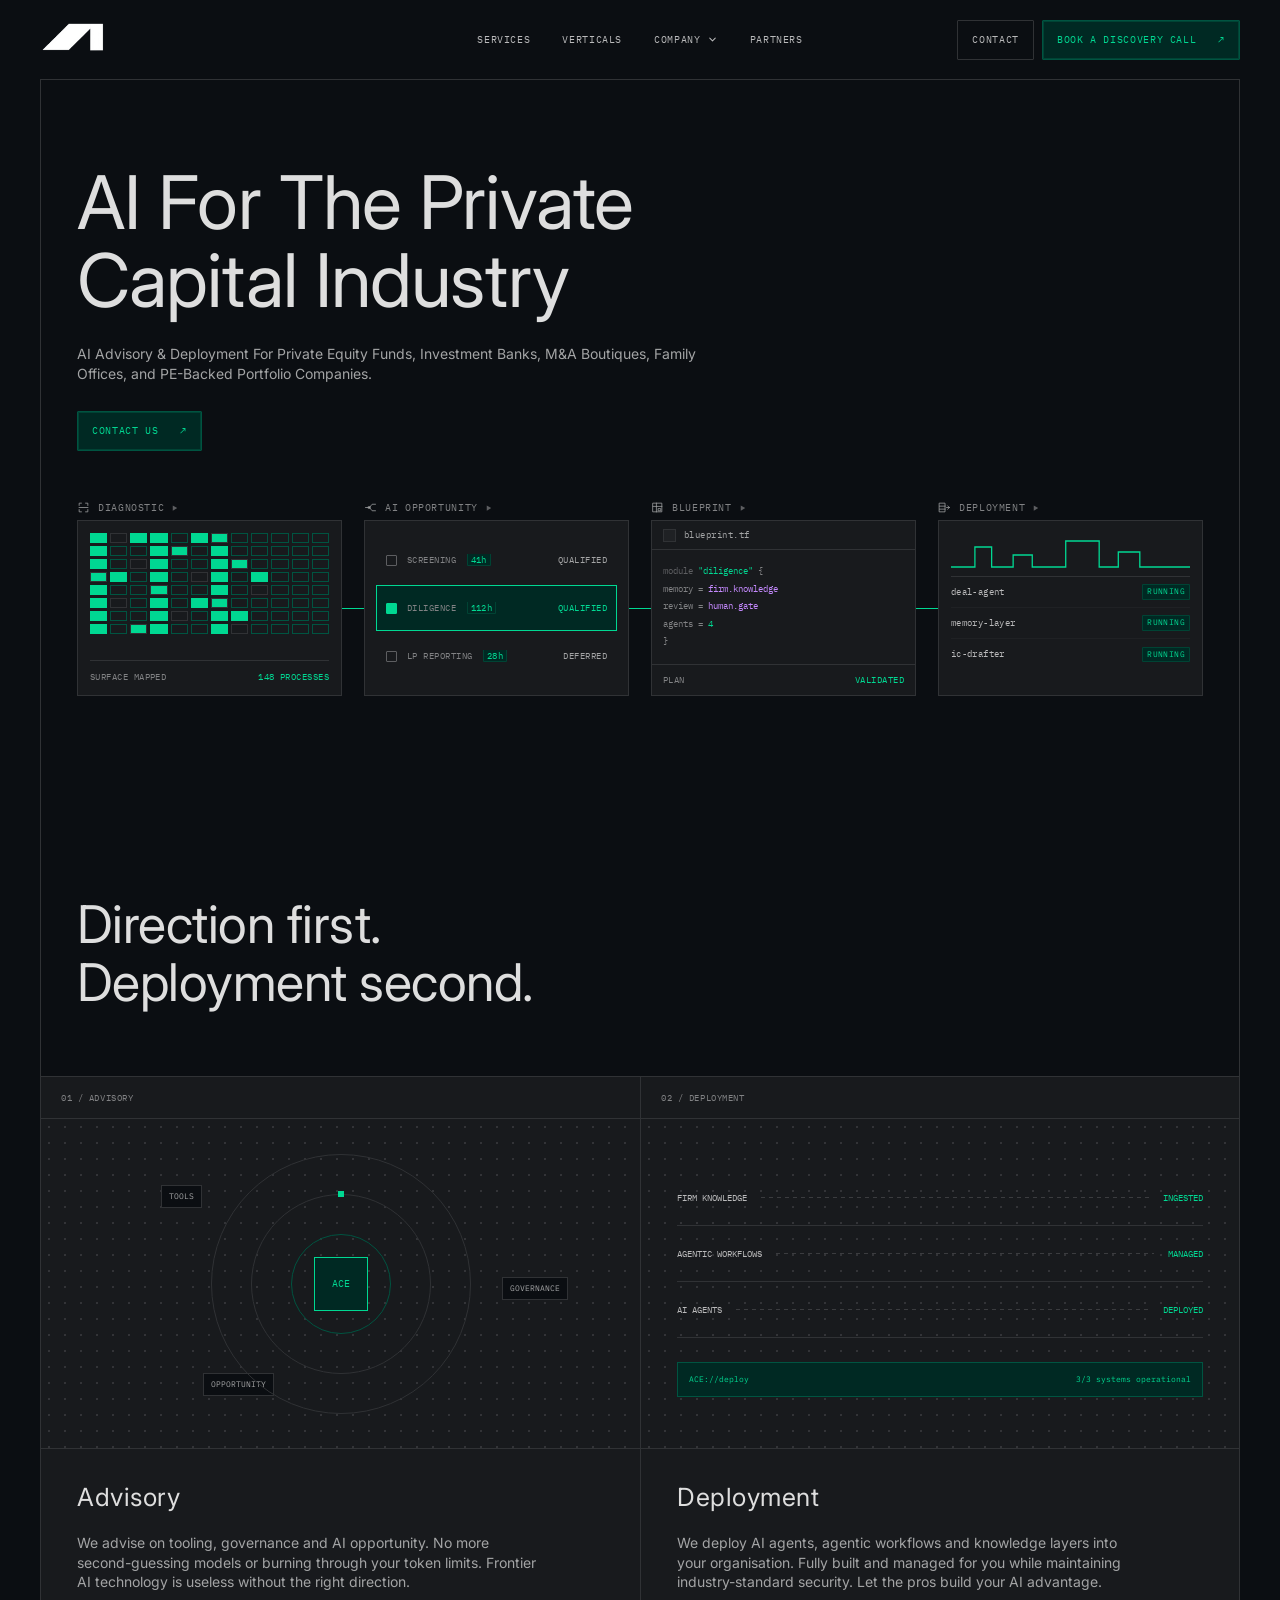
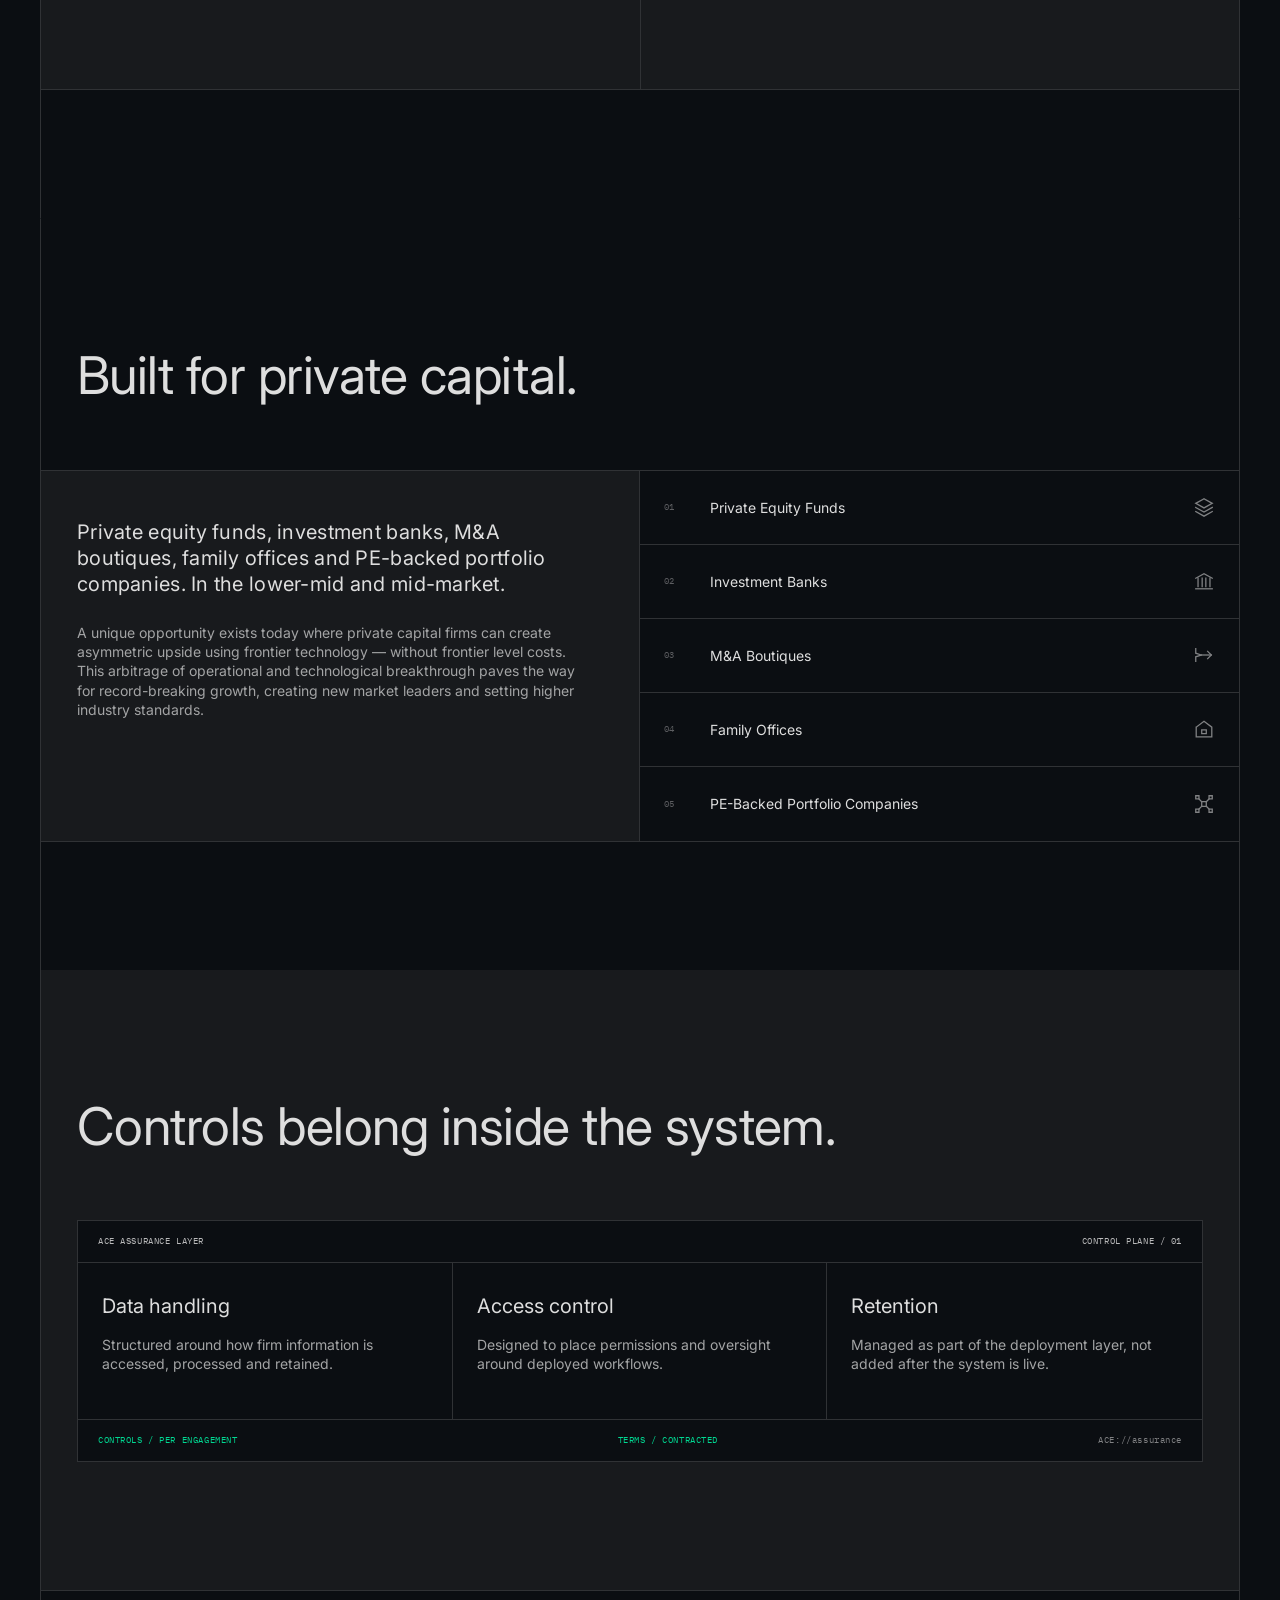
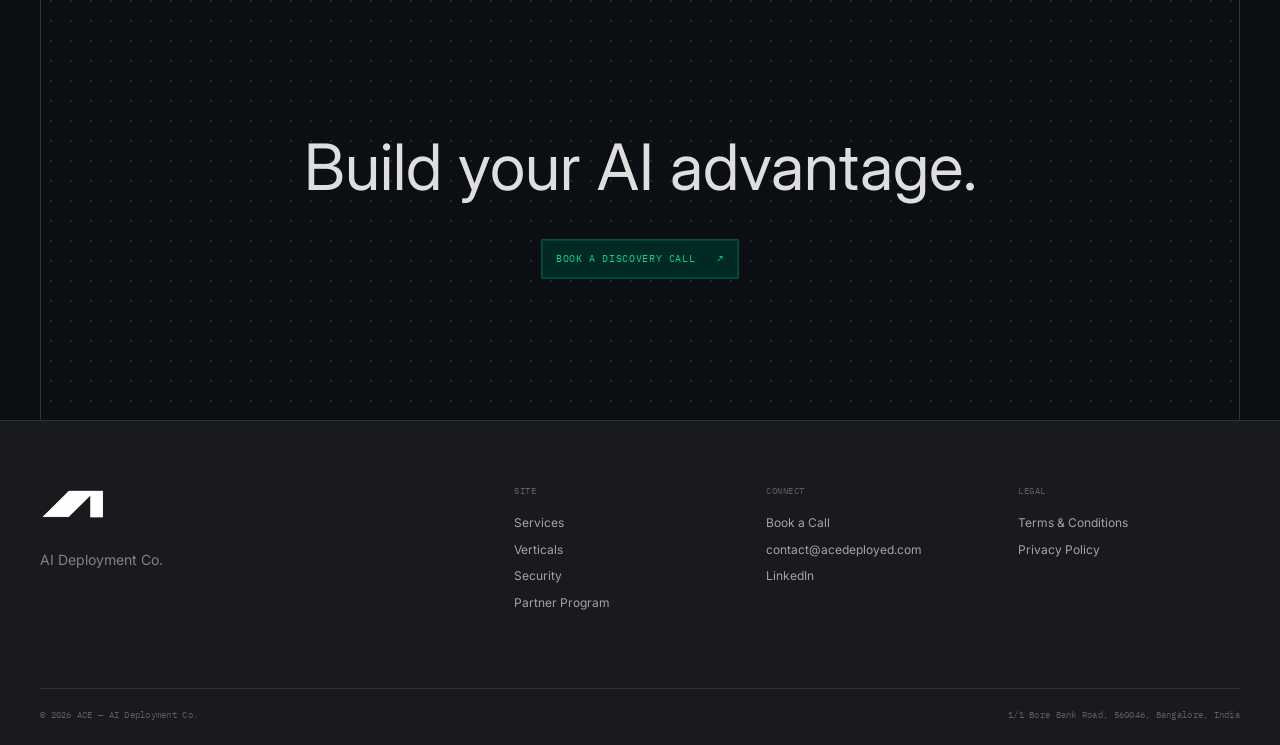
==== commit a6aa2312: "Carry two accuracy fixes across the design revert The reverted build reintroduced two claims that ha" ====
--- a/index.html
+++ b/index.html
@@ -105,7 +105,7 @@
         <svg class="console-trace" viewBox="0 0 100 100" preserveAspectRatio="none" aria-hidden="true"><rect x="0" y="0" width="100" height="100" pathLength="100"/></svg>
         <div class="console-head"><span>ACE ASSURANCE LAYER</span><span>CONTROL PLANE / 01</span></div>
         <div class="assurance-grid"><article><h3>Data handling</h3><p>Structured around how firm information is accessed, processed and retained.</p></article><article><h3>Access control</h3><p>Designed to place permissions and oversight around deployed workflows.</p></article><article><h3>Retention</h3><p>Managed as part of the deployment layer, not added after the system is live.</p></article></div>
-        <div class="console-foot"><span>GDPR / READY</span><span>CCPA / READY</span><span>ACE://assurance</span></div>
+        <div class="console-foot"><span>CONTROLS / PER ENGAGEMENT</span><span>TERMS / CONTRACTED</span><span>ACE://assurance</span></div>
       </div>
     </section>
 
